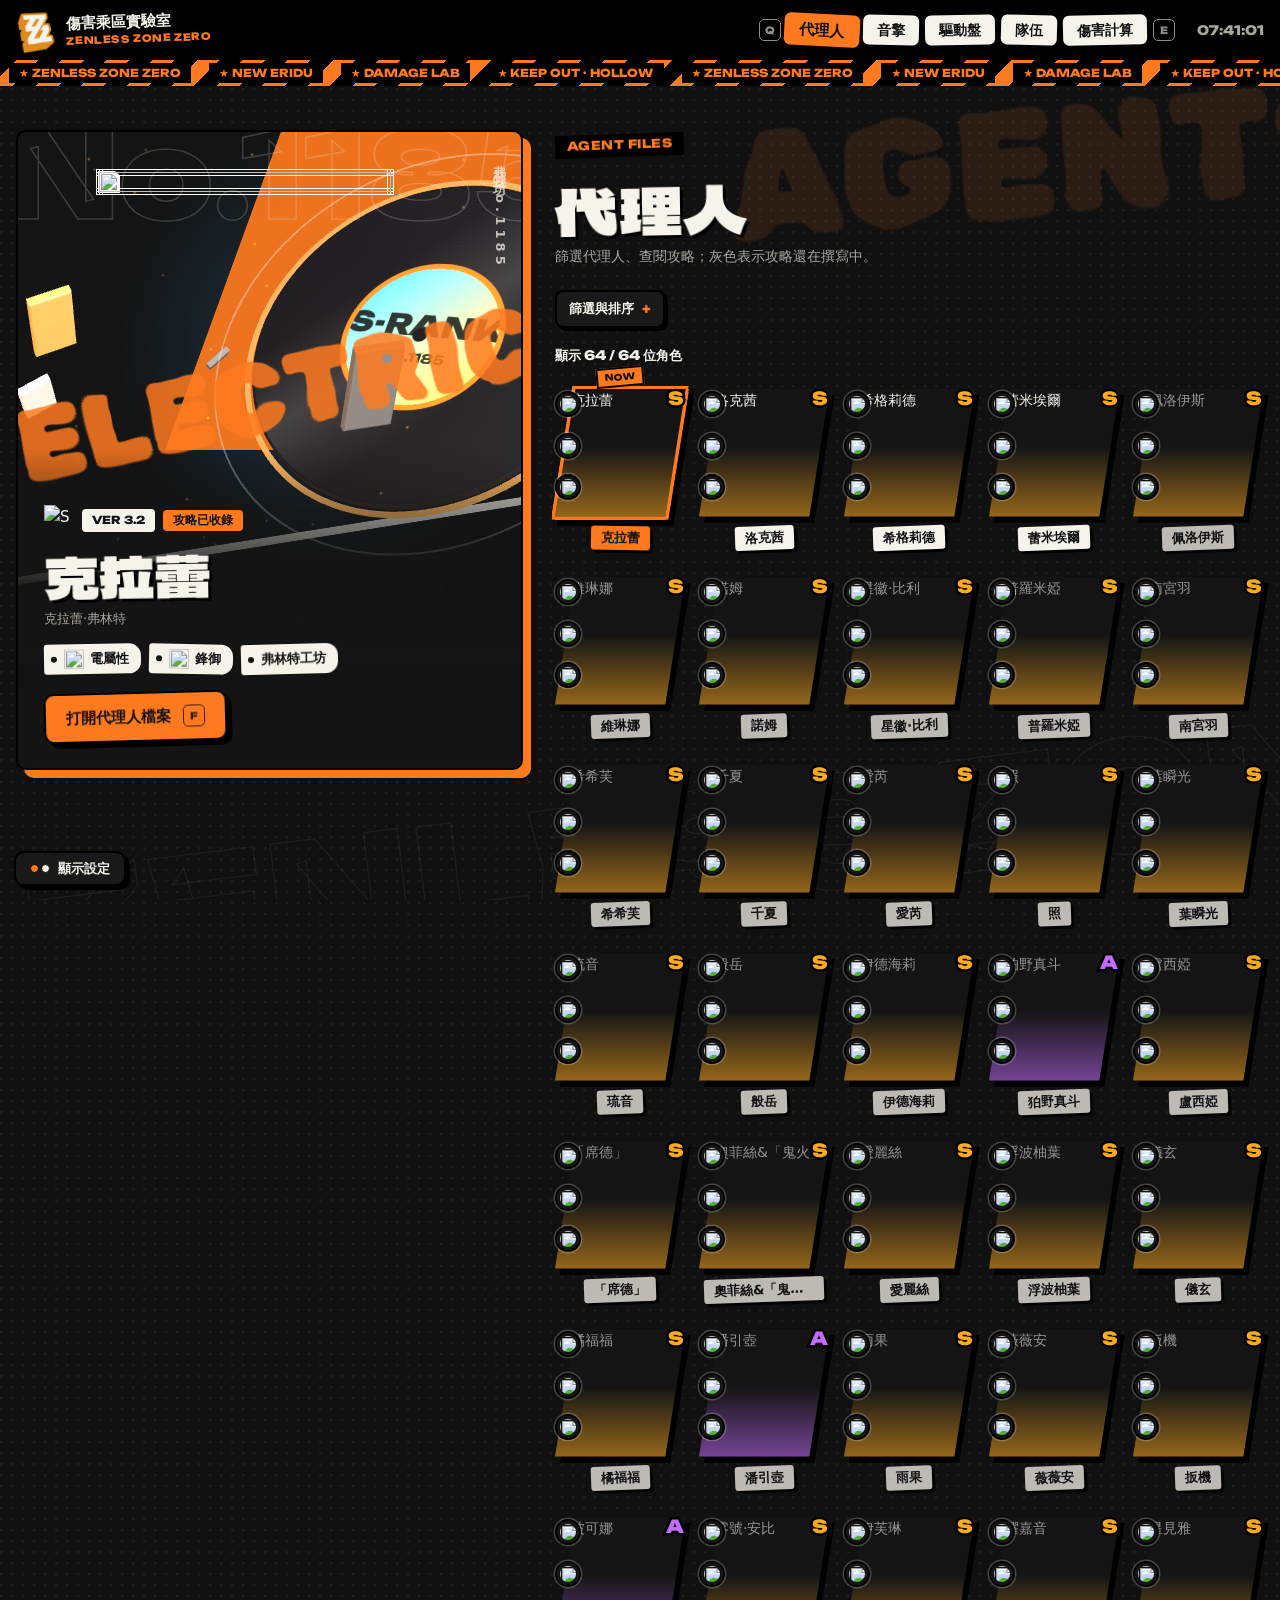
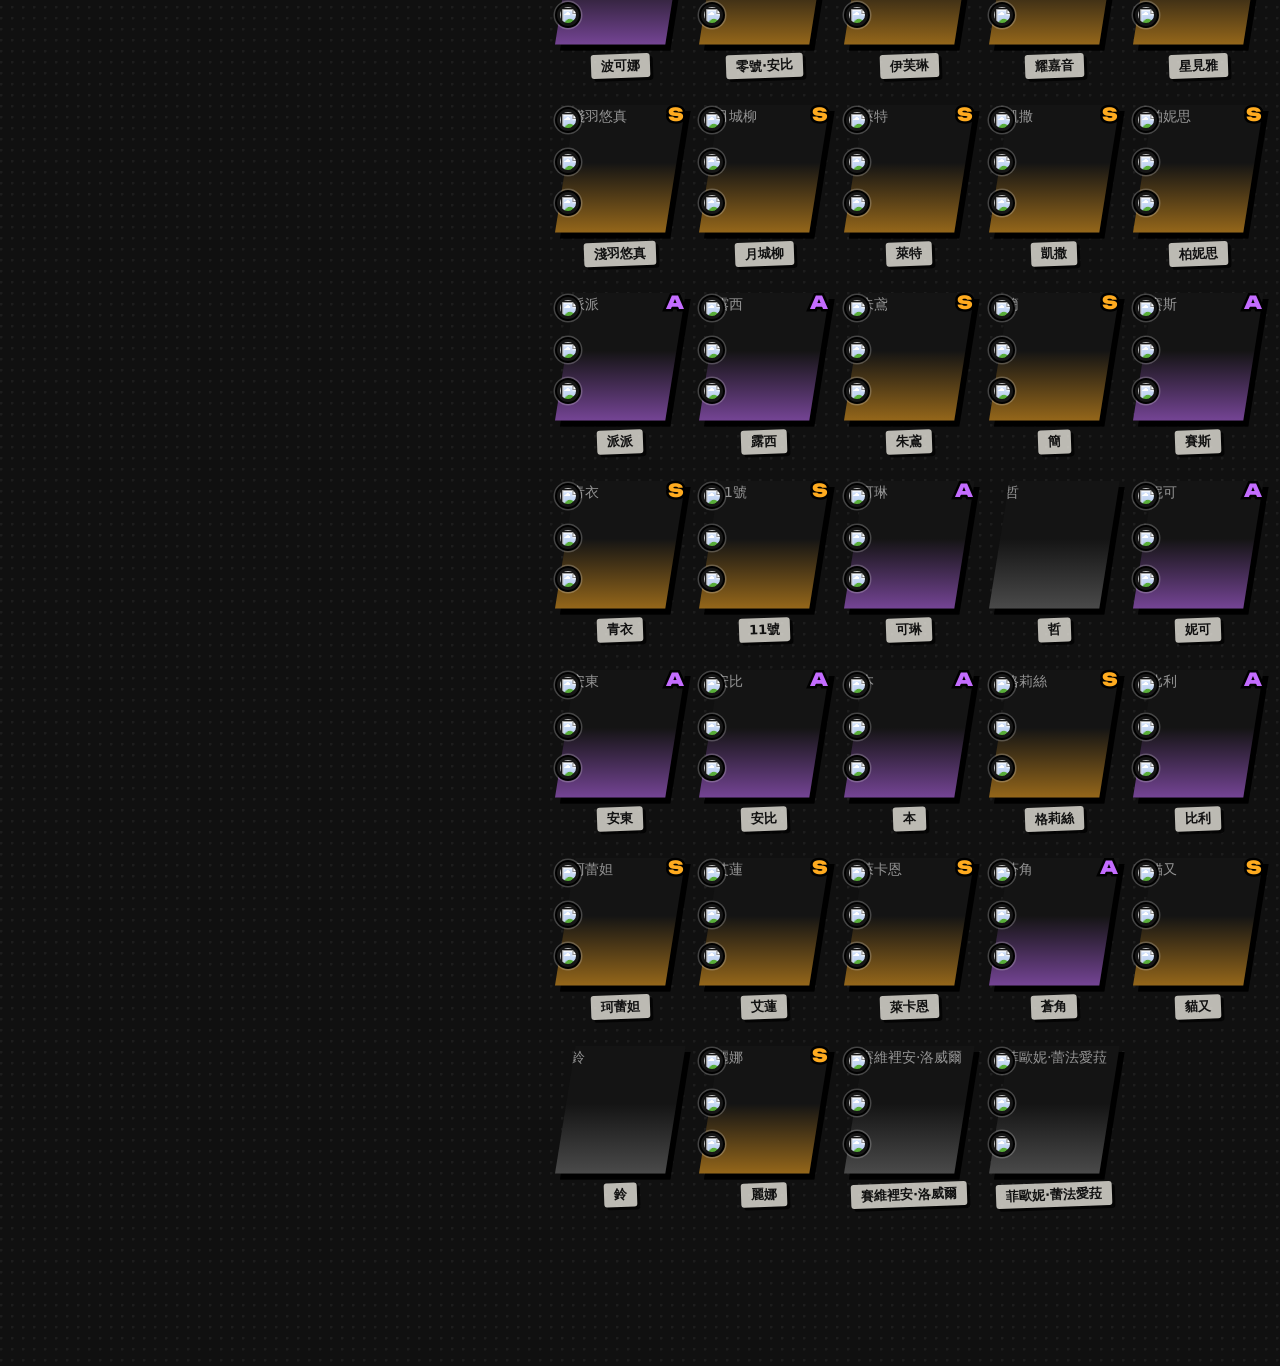
==== index.html @ a224c1a5 "feat: Update style" ====
<!doctype html>
<html lang="zh-Hant">
<head>
<meta charset="utf-8">
<meta name="viewport" content="width=device-width, initial-scale=1">
<meta name="color-scheme" content="dark">
<title>傷害乘區實驗室 · 絕區零</title>
<link rel="icon" type="image/png" sizes="16x16" href="assets/images/site/favicon-16.png">
<link rel="icon" type="image/png" sizes="32x32" href="assets/images/site/favicon-32.png">
<link rel="icon" type="image/png" sizes="512x512" href="assets/images/site/favicon-512.png">
<link rel="apple-touch-icon" href="assets/images/site/favicon-180.png">
<link rel="stylesheet" href="assets/fonts/fonts.css">
<style>
/* Street terminal (A4): black ground, one orange accent, cream stickers.
   Type: Dela Gothic One for large CJK titles, Unbounded for Latin/numbers, Rubik Spray Paint for decorative street words (assets/fonts, OFL).
   Hero areas (spotlight, detail art, damage result) sit on a dark stage; element colour only lights character art. */
:root{
  --bg:#101010; --surface:#191919; --surface-2:#232323; --line:#323232; --fg:#f6f3ea; --mute:#a9a69e;
  --acc:#ff7a1f; --acc-ink:#121212; --ink:#000; --sticker:#f6f3ea; --sticker-ink:#121212; --tape:#2b2825; --tape-ink:#f3efe2;
  --stage:#141414; --stage-fg:#f6f3ea; --stage-mute:#a9a69e; --danger:#ff4d4d; --dots:#ffffff0e;
  --el:#3fb4ff; --el2:#ffe14a;
  --f-body:"Noto Sans TC","Source Han Sans TC","Microsoft JhengHei UI","Microsoft JhengHei","PingFang TC","Hiragino Sans GB","Segoe UI",system-ui,sans-serif;
  --f-disp:"Unbounded","Arial Black",var(--f-body);
  --f-head:"Dela Gothic One",var(--f-body);
  --f-spray:"Rubik Spray Paint","Unbounded",var(--f-body);
  --f-mono:ui-monospace,"Cascadia Mono",Consolas,monospace;
  --gutter:max(16px,env(safe-area-inset-left,0px)); --gutter-r:max(16px,env(safe-area-inset-right,0px));
  --ease:cubic-bezier(.7,0,.2,1); --out:cubic-bezier(.16,1,.3,1); --spring:cubic-bezier(.3,1.5,.5,1);
  color-scheme:dark;
  transition:--el .9s ease,--el2 .9s ease;
}
@property --el{syntax:'<color>';inherits:true;initial-value:#3fb4ff}
@property --el2{syntax:'<color>';inherits:true;initial-value:#ffe14a}
*{box-sizing:border-box}
[hidden]{display:none!important}
html{background:radial-gradient(circle at 1px 1px,var(--dots) 1.3px,transparent 1.8px) 0 0/11px 11px,var(--bg)}
body{margin:0;min-height:100vh;color:var(--fg);font:500 15px/1.7 var(--f-body);overflow-x:hidden}
button,input,select{font:inherit;color:inherit}
button,a,input,select,summary{-webkit-tap-highlight-color:transparent}
button{cursor:pointer}
button:disabled{opacity:.45;cursor:not-allowed}
a{color:var(--acc);text-underline-offset:4px}
img{max-width:100%}
:focus-visible{outline:3px solid var(--acc);outline-offset:3px}
.sr-only{position:absolute;width:1px;height:1px;padding:0;margin:-1px;overflow:hidden;clip:rect(0,0,0,0);white-space:nowrap;border:0}
.disp{font-family:var(--f-disp);font-weight:800}
.head{font-family:var(--f-head);font-weight:400;letter-spacing:.01em}
.h-fx{display:inline-block;transform:rotate(-1deg);text-shadow:3px 3px 0 #000}
kbd{display:inline-grid;place-items:center;min-width:22px;height:22px;padding:0 5px;border:1.5px solid currentColor;border-radius:5px;font:800 10px/1 var(--f-disp);opacity:.85}

/* ---------- ambient ---------- */
.bg{position:fixed;inset:0;z-index:-1;pointer-events:none;overflow:hidden}
.bg-word{position:absolute;left:0;top:48%;width:max-content;white-space:nowrap;font:800 150px/1 var(--f-disp);color:transparent;-webkit-text-stroke:1.5px var(--dots);transform:rotate(-7deg);animation:word 70s linear infinite}
@keyframes word{from{transform:rotate(-7deg) translateX(0)}to{transform:rotate(-7deg) translateX(-50%)}}

/* ---------- boot ---------- */
.boot{position:fixed;inset:0;z-index:90;display:grid;place-items:center;background:var(--stage);color:var(--stage-fg);cursor:pointer}
.boot-in{display:grid;justify-items:center;gap:14px;text-align:center}
.boot img{width:84px;filter:drop-shadow(4px 4px 0 #000);animation:boot-logo .8s var(--spring) both}
@keyframes boot-logo{from{transform:scale(.2) rotate(-120deg);opacity:0}}
.boot b{font:800 24px/1 var(--f-disp);letter-spacing:.06em;color:var(--acc);animation:pop .5s var(--spring) .2s both}
.boot-bar{width:min(300px,70vw);height:12px;border:2px solid var(--stage-fg);border-radius:3px;overflow:hidden}
.boot-bar i{display:block;height:100%;width:0;background:repeating-linear-gradient(-45deg,var(--acc) 0 8px,var(--stage) 8px 16px);animation:boot-bar .9s var(--ease) .25s forwards}
@keyframes boot-bar{to{width:100%}}
.boot.done{animation:boot-out .5s var(--ease) forwards;pointer-events:none}
@keyframes boot-out{to{clip-path:polygon(100% 0,100% 0,100% 100%,100% 100%)}}

/* ---------- header ---------- */
.hud{position:sticky;top:env(safe-area-inset-top,0px);z-index:30;background:var(--ink);color:#f6f3ea}
.hud-in{display:flex;align-items:center;gap:18px;padding:10px var(--gutter-r) 10px var(--gutter);max-width:1440px;margin:0 auto}
.brand{display:flex;align-items:center;gap:10px;flex:none;color:#f6f3ea;text-decoration:none;transform:rotate(-2deg)}
.brand .mark{width:40px;height:40px;object-fit:contain;filter:drop-shadow(2px 2px 0 #000);transition:transform .6s var(--spring)}
.brand:hover .mark{transform:rotate(-360deg)}
.brand b{display:block;font-size:15px;font-weight:900;line-height:1.15}
.brand small{display:block;font:800 10px/1.4 var(--f-disp);letter-spacing:.06em;color:var(--acc)}
.tabs{display:flex;align-items:center;gap:6px;margin-left:auto;padding:4px;overflow-x:auto;scrollbar-width:none;max-width:100%}
.tabs::-webkit-scrollbar{display:none}
.tabs kbd{color:#a9a69e;flex:none}
.tabs a{--r:-1.5deg;position:relative;flex:none;padding:6px 14px;border-radius:6px;background:#f6f3ea;color:#121212;text-decoration:none;font-weight:900;font-size:14px;line-height:1.3;transform:rotate(var(--r));box-shadow:3px 3px 0 #0008;transition:transform .35s var(--spring),background .2s,color .2s}
.tabs a:nth-of-type(2){--r:1.2deg}.tabs a:nth-of-type(3){--r:-.8deg}.tabs a:nth-of-type(4){--r:1.6deg}.tabs a:nth-of-type(5){--r:-1.2deg}
.tabs a:hover{transform:rotate(0) translateY(-2px)}
.tabs a[aria-current=page]{background:var(--acc);color:var(--acc-ink);transform:rotate(calc(var(--r) * -2)) scale(1.08);box-shadow:4px 4px 0 #000}
.clock{flex:none;font:800 13px/1 var(--f-disp);color:#a9a69e}
.hazard{height:26px;overflow:hidden;background:repeating-linear-gradient(-45deg,var(--acc) 0 16px,var(--ink) 16px 32px)}
.hazard p{margin:0;display:flex;width:max-content;height:100%;align-items:center;animation:tape 30s linear infinite}
.hazard span{margin:0 9px;padding:0 10px;background:var(--ink);color:var(--acc);font:800 11px/20px var(--f-disp);white-space:nowrap}
@keyframes tape{to{transform:translateX(-50%)}}

.shell{position:relative;max-width:1380px;margin:0 auto;padding:28px var(--gutter-r) 120px var(--gutter);transform-origin:50% 35vh}
.shell.exit{animation:main-exit .4s var(--ease) forwards}
.shell.enter{animation:main-enter .7s var(--out) both}
@keyframes main-exit{to{opacity:0;transform:perspective(1400px) translateZ(-160px) rotateY(10deg) translateX(-60px)}}
@keyframes main-enter{from{opacity:0;transform:perspective(1400px) translateZ(-240px) rotateY(-12deg) translateX(80px)}}

/* ---------- shared ---------- */
.eyebrow,.section-kicker{display:inline-block;margin:0;padding:3px 12px;background:var(--ink);color:var(--acc);font:800 12px/1.4 var(--f-disp);letter-spacing:.04em;transform:rotate(-2deg)}
.module-head{position:relative;isolation:isolate;padding:18px 0 22px}
.module-head h2{margin:12px 0 8px;font:400 clamp(38px,5.2vw,64px)/1.05 var(--f-head);transform:rotate(-1deg);text-shadow:3px 3px 0 #000}
.module-head p{margin:0;max-width:52ch;color:var(--mute);font-size:13.5px;line-height:1.75}
.spray{display:none}
[data-exp=on] .spray{display:block;position:absolute;left:24%;top:-30px;z-index:-1;font:400 clamp(84px,12vw,170px)/1 var(--f-spray);color:var(--acc);opacity:.11;white-space:nowrap;pointer-events:none;transform:rotate(-5deg)}
[data-exp=on] .spray.go{animation:spray-in .9s var(--out) both}
@keyframes spray-in{from{opacity:0;transform:rotate(-5deg) translateX(-50px) scale(1.12)}}
.panel{position:relative;background:var(--surface);border:2.5px solid var(--ink);border-radius:8px;box-shadow:6px 6px 0 var(--ink)}
.button{display:inline-flex;align-items:center;gap:8px;padding:8px 14px;border:2.5px solid var(--ink);border-radius:8px;background:var(--surface-2);color:var(--fg);font-weight:900;font-size:13px;line-height:1.2;text-decoration:none;box-shadow:3px 3px 0 var(--ink);transition:transform .25s var(--spring),background .2s}
.button:hover{transform:translate(-1px,-1px) rotate(-1.5deg)}
.button:active{transform:translate(2px,2px);box-shadow:1px 1px 0 var(--ink)}
.button.primary,.btn-acc{position:relative;overflow:hidden;background:var(--acc);color:var(--acc-ink);box-shadow:5px 5px 0 var(--ink)}
.btn-acc{display:inline-flex;align-items:center;gap:12px;padding:12px 20px;border:2.5px solid var(--ink);border-radius:10px;text-decoration:none;font-weight:900;font-size:15px;line-height:1;transform:rotate(-1.5deg);transition:transform .25s var(--spring),box-shadow .25s}
.btn-acc:hover{transform:rotate(0) translate(-2px,-2px);box-shadow:8px 8px 0 var(--ink)}
.btn-acc:before{content:"";position:absolute;inset:0;background:linear-gradient(105deg,transparent 38%,#ffffff88 50%,transparent 62%);transform:translateX(-120%);animation:sweep 3s var(--ease) infinite}
@keyframes sweep{45%,100%{transform:translateX(120%)}}
summary{cursor:pointer;list-style:none}
summary::-webkit-details-marker{display:none}
.hint{font-size:12px;color:var(--mute);line-height:1.75;margin:8px 0 0}
@keyframes pop{from{opacity:0;transform:scale(.3) rotate(-30deg)}}
@keyframes rise{from{opacity:0;transform:translateY(14px)}}
@keyframes spin{to{transform:rotate(1turn)}}

/* ---------- agents: spotlight + roster ---------- */
.select{display:grid;grid-template-columns:minmax(0,5fr) minmax(0,7fr);gap:32px;align-items:start}
.select-main{min-width:0}
.spot{position:sticky;top:130px;height:min(640px,calc(100vh - 160px));min-height:520px;border-radius:10px;overflow:hidden;background:radial-gradient(60% 50% at 62% 34%,color-mix(in srgb,var(--el) 22%,transparent),transparent 70%),var(--stage);color:var(--stage-fg);border:2.5px solid var(--ink);box-shadow:8px 8px 0 var(--acc);isolation:isolate}
.spot-block{position:absolute;z-index:0;left:44%;top:-14%;width:90%;height:64%;background:var(--acc);opacity:.92;transform:skewX(-20deg)}
.spot-line{position:absolute;z-index:0;left:-10%;top:63%;width:130%;height:8px;background:var(--stage-fg);transform:rotate(-9deg);opacity:.9}
.spot.swap .spot-block,.spot.swap .spot-line{animation:block .65s var(--out) both}
.spot.swap .spot-line{animation-delay:.1s}
@keyframes block{from{clip-path:inset(0 100% 0 0)}to{clip-path:inset(0)}}
.stage{position:absolute;inset:0;z-index:1}
.stage-canvas{position:absolute;inset:0;width:100%;height:100%;display:block}
.rings{display:none;position:absolute;left:66%;top:28%;width:80%;aspect-ratio:1;translate:-50% -50%;border-radius:50%;background:repeating-radial-gradient(circle,#ffffff0c 0 2px,transparent 2px 5px),radial-gradient(circle,var(--el) 0 17%,#111 17.5%);border:4px solid var(--stage-fg);animation:spin 30s linear infinite}
[data-3d=off] .rings{display:block}
.spot-layer{position:absolute;inset:0;z-index:2;display:grid;grid-template-rows:minmax(0,1fr) auto}
.spot-no{position:absolute;left:16px;top:14px;font:800 70px/.9 var(--f-disp);color:transparent;-webkit-text-stroke:1.5px #ffffff30;white-space:nowrap;translate:calc(var(--px,0) * 24px) calc(var(--py,0) * 12px)}
.spot-spray,.spot-vert{display:none}
.spot-art{position:relative;z-index:1;min-height:0;display:grid;place-items:center;padding:40px 20px 0}
.spot-art>*{grid-area:1/1;width:min(86%,340px);aspect-ratio:256/250}
.ghost{display:block;background:var(--ink);-webkit-mask-size:contain;mask-size:contain;-webkit-mask-repeat:no-repeat;mask-repeat:no-repeat;-webkit-mask-position:center;mask-position:center;translate:calc(14px + var(--px,0) * 18px) calc(12px + var(--py,0) * 12px)}
.spot-art img{object-fit:contain;filter:drop-shadow(3px 0 0 #fff) drop-shadow(-3px 0 0 #fff) drop-shadow(0 3px 0 #fff) drop-shadow(0 -3px 0 #fff);translate:calc(var(--px,0) * -10px) calc(var(--py,0) * -7px)}
.spot-info{position:relative;padding:56px 26px 26px;background:linear-gradient(transparent,color-mix(in srgb,var(--stage) 92%,transparent) 42%,var(--stage))}
.spot-meta{display:flex;flex-wrap:wrap;align-items:center;gap:8px}
.spot-meta .rk{width:30px;height:30px}
.pill{display:inline-flex;align-items:center;padding:3px 10px;border-radius:4px;font-size:12px;font-weight:900;line-height:1.3}
.pill.ver{background:var(--stage-fg);color:#121212;font:800 11px/1.5 var(--f-disp)}
.pill.ok{background:var(--acc);color:var(--acc-ink)}
.pill.wait{border:2px dashed var(--stage-mute);color:var(--stage-mute)}
.spot-name{margin:12px 0 4px;font:400 clamp(40px,4.4vw,64px)/1 var(--f-head);letter-spacing:-.02em;perspective:600px}
.spot-name .ch,.d-name .ch{display:inline-block;transform-origin:50% 100%}
.spot-full{margin:0 0 14px;font-size:13px;color:var(--stage-mute)}
.tags{display:flex;flex-wrap:wrap;gap:8px;margin:0 0 18px;padding:0;list-style:none}
.tags li{position:relative;display:inline-flex;align-items:center;gap:6px;padding:4px 12px 4px 20px;background:var(--stage-fg);color:#121212;border-radius:3px 12px 12px 3px;font-weight:900;font-size:13px;transform:rotate(var(--r,-1deg))}
.tags li:nth-child(2){--r:1.2deg}.tags li:nth-child(3){--r:-1.6deg}
.tags li:before{content:"";position:absolute;left:7px;top:50%;width:6px;height:6px;margin-top:-3px;border-radius:50%;background:var(--stage)}
.tags img{width:20px;height:20px;object-fit:contain}
.spot-layer.in .ghost{animation:ghost .7s var(--out) .06s both}
.spot-layer.in .spot-art img{animation:slap .6s var(--spring) both}
.spot-layer.in .spot-name .ch{animation:ch3d .55s var(--spring) both;animation-delay:calc(var(--c) * 55ms + .12s)}
.spot-layer.in .spot-meta,.spot-layer.in .spot-full,.spot-layer.in .tags,.spot-layer.in .btn-acc{animation:rise .5s var(--out) both}
.spot-layer.in .spot-full{animation-delay:.18s}.spot-layer.in .tags{animation-delay:.24s}.spot-layer.in .btn-acc{animation-delay:.3s}
.spot-layer.in .spot-no{animation:no-in .8s var(--out) both}
.spot-layer.out{animation:peel .38s var(--ease) forwards}
@keyframes ghost{from{opacity:0;transform:translate(60px,20px)}}
@keyframes slap{from{opacity:0;transform:scale(1.4) rotate(-10deg)}}
@keyframes ch3d{from{opacity:0;transform:rotateX(-100deg) translateY(10px)}}
@keyframes no-in{from{opacity:0;transform:translateX(-70px)}}
@keyframes peel{to{opacity:0;transform:translate(-50px,-60px) rotate(-14deg)}}
[data-exp=on] .spot-spray{display:block;position:absolute;left:-6px;top:34%;z-index:0;font:400 clamp(70px,8vw,118px)/.9 var(--f-spray);color:var(--acc);opacity:.85;white-space:nowrap;transform:rotate(-12deg);pointer-events:none;translate:calc(var(--px,0) * 34px) 0}
[data-exp=on] .spot-layer.in .spot-spray{animation:spray-in .8s var(--out) .05s both}
[data-exp=on] .spot-vert{display:block;position:absolute;right:14px;top:22px;z-index:3;writing-mode:vertical-rl;font:700 13px/1 var(--f-body);letter-spacing:.32em;color:var(--stage-fg);opacity:.75}
[data-exp=on] .spot-vert b{color:var(--acc);font-weight:700}
[data-exp=on] .spot-no{left:-14px;top:-10px;font-size:118px;-webkit-text-stroke:1.5px #ffffff2e}

/* filters: label-maker tape */
.roster-filters{margin:0 0 18px}
.roster-filters>summary{display:inline-flex;align-items:center;gap:8px;padding:6px 12px;background:var(--surface);border:2.5px solid var(--ink);border-radius:8px;box-shadow:3px 3px 0 var(--ink);font-weight:900;font-size:13px}
.roster-filters>summary:after{content:"+";font:800 14px/1 var(--f-disp);color:var(--acc);transition:transform .35s var(--spring)}
.roster-filters[open]>summary:after{transform:rotate(45deg)}
.roster-filter-fields{display:grid;gap:10px;padding-top:14px}
.roster-filter-fields fieldset{min-width:0;margin:0;padding:0;border:0;display:flex;flex-wrap:wrap;align-items:center;gap:6px}
.roster-filter-fields legend{float:left;margin-right:6px;padding:0;font-weight:900;font-size:13px;color:var(--mute)}
.filter-option{position:relative;display:inline-flex;align-items:center;gap:5px;padding:4px 10px 4px 6px;min-height:30px;border-radius:3px;background:var(--tape);color:var(--tape-ink);font-weight:900;font-size:12.5px;letter-spacing:.04em;text-shadow:0 1px 0 #000;box-shadow:inset 0 2px 0 #fff2,inset 0 -2px 0 #0006,2px 3px 0 #0005;cursor:pointer;transition:transform .25s var(--spring),background .15s,color .15s}
.filter-option input{position:absolute;width:1px;height:1px;opacity:0;margin:0}
.filter-option img{width:20px;height:20px;object-fit:contain}
.filter-option:hover{transform:rotate(-2deg) scale(1.05)}
.filter-option:has(input:checked){background:var(--acc);color:var(--acc-ink);text-shadow:none;transform:rotate(-3deg) scale(1.04)}
.filter-option:has(input:focus-visible){outline:3px solid var(--acc);outline-offset:2px}
.roster-filter-fields select{min-width:0;min-height:34px;padding:4px 10px;border:2.5px solid var(--ink);border-radius:8px;background:var(--surface-2);font-weight:700;font-size:13px}
.roster-filter-footer{display:flex;align-items:center;justify-content:space-between;gap:12px;font-size:12px;color:var(--mute)}
.roster-count{margin:0 0 18px;font:800 13px/1.4 var(--f-disp);color:var(--fg)}
.roster{color:var(--mute);font-size:14px;padding-bottom:40px}
.roster-grid{display:grid;grid-template-columns:repeat(auto-fill,minmax(118px,1fr));gap:22px 14px}
#roster.roster-grid{grid-template-columns:repeat(auto-fill,minmax(124px,1fr));gap:28px 14px;padding-top:6px}
.roster-empty,.guide-empty{grid-column:1/-1;margin:0;padding:28px 18px;text-align:center;border:2.5px dashed var(--line);border-radius:8px;color:var(--mute);font-size:14px}

/* agent tiles */
.tile{position:relative;display:block;text-decoration:none;color:var(--fg);outline:none;perspective:700px;animation:tile-in .6s var(--spring) both;animation-delay:calc(var(--i,0) * 30ms)}
@keyframes tile-in{from{opacity:0;transform:rotate(-12deg) scale(.5)}}
.tile-shape{display:block;transform:rotateX(var(--rx,0deg)) rotateY(var(--ry,0deg));transition:transform .3s var(--out),filter .2s;filter:drop-shadow(5px 6px 0 var(--ink))}
.tile-frame{position:relative;display:block;aspect-ratio:256/250;clip-path:polygon(15.6% 0,100% 0,84.4% 100%,0 100%);background:linear-gradient(0deg,color-mix(in srgb,var(--rk,#777) 55%,transparent),transparent 55%),var(--stage);overflow:hidden}
.tile-frame img{position:absolute;inset:0;width:100%;height:100%;object-fit:cover;translate:calc(var(--mx,0) * -7px) calc(var(--my,0) * -7px);transition:scale .5s var(--out),translate .2s}
.tile-glare{position:absolute;inset:0;background:radial-gradient(60% 60% at var(--gx,50%) var(--gy,0%),#ffffff55,transparent 60%);opacity:0;transition:opacity .25s}
.tile:hover .tile-frame img,.tile:focus-visible .tile-frame img{scale:1.1}
.tile:hover .tile-glare,.tile:focus-visible .tile-glare{opacity:1}
.tile:hover .tile-shape,.tile:focus-visible .tile-shape,.tile.on .tile-shape{filter:drop-shadow(3px 0 0 var(--acc)) drop-shadow(-3px 0 0 var(--acc)) drop-shadow(0 3px 0 var(--acc)) drop-shadow(0 -3px 0 var(--acc)) drop-shadow(5px 6px 0 var(--ink))}
.tile:hover .tile-shape,.tile:focus-visible .tile-shape{transform:translateY(-6px) rotateX(var(--rx,0deg)) rotateY(var(--ry,0deg)) scale(1.04)}
.tile.on:before{content:"NOW";position:absolute;left:50%;top:-22px;z-index:3;padding:1px 7px;translate:-50% 0;background:var(--acc);color:var(--acc-ink);border:2px solid var(--ink);font:800 9px/1.5 var(--f-disp);transform:rotate(-5deg);animation:bob 1s ease-in-out infinite}
@keyframes bob{50%{translate:-50% -4px}}
.tile-rk{position:absolute;top:0;right:2px;z-index:2;font:900 18px/1 var(--f-disp);color:var(--rk,#999);-webkit-text-stroke:5px var(--ink);paint-order:stroke fill;transition:transform .35s var(--spring);transform-origin:70% 30%}
.tile:hover .tile-rk,.tile:focus-visible .tile-rk{transform:scale(1.4) rotate(-10deg)}
.tile-icons{position:absolute;left:0;bottom:36px;z-index:2;display:flex;flex-direction:column;gap:3px}
.tile-icons img{width:26px;height:26px;padding:3px;object-fit:contain;background:#161616;border:2px solid var(--ink);border-radius:50%;box-shadow:0 0 0 1.5px #ffffff38}
.tile-name{display:block;width:max-content;max-width:92%;margin:9px auto 0;padding:2px 10px;background:var(--sticker);color:var(--sticker-ink);border-radius:3px;font-weight:900;font-size:13px;line-height:1.5;white-space:nowrap;overflow:hidden;text-overflow:ellipsis;transform:rotate(-2deg);box-shadow:3px 3px 0 var(--ink);transition:background .2s,color .2s,transform .3s var(--spring)}
.tile:hover .tile-name,.tile.on .tile-name{background:var(--acc);color:var(--acc-ink);transform:rotate(1deg)}
.tile.no-guide .tile-frame img{filter:grayscale(1) brightness(.6) contrast(1.1)}
.tile.no-guide .tile-name{opacity:.75}
.tile.no-guide:hover .tile-frame img{filter:grayscale(.2)}

/* W-engine / disc tiles */
.item-card{position:relative;display:grid;gap:8px;min-width:0;color:var(--fg);text-decoration:none;font-weight:900;font-size:13px;perspective:600px;animation:tile-in .55s var(--spring) both;animation-delay:calc(var(--i,0) * 25ms)}
.item-card-art{position:relative;display:block;aspect-ratio:1;border-radius:10px;overflow:hidden;background:radial-gradient(circle at 50% 30%,color-mix(in srgb,var(--rk,#6b6b6b) 80%,#fff 20%),color-mix(in srgb,var(--rk,#6b6b6b) 50%,#000) 78%);border:2.5px solid var(--ink);box-shadow:4px 4px 0 var(--ink);transform:rotateX(var(--rx,0deg)) rotateY(var(--ry,0deg));transition:transform .3s var(--out),box-shadow .2s}
.item-card-art .portrait-image{display:block;width:100%;height:100%;object-fit:contain;padding:10%;transition:transform .45s var(--spring)}
.item-card-badges{position:absolute;top:5px;left:5px;display:flex;gap:3px}
.item-card-badges .agent-badge{display:grid;place-items:center;width:26px;height:26px;background:#161616;border:2px solid var(--ink);border-radius:50%;box-shadow:0 0 0 1.5px #ffffff38}
.item-card-badges .agent-badge img{width:80%;height:80%;object-fit:contain}
.item-card-name{display:block;overflow:hidden;text-overflow:ellipsis;white-space:nowrap}
.item-card:hover .item-card-art .portrait-image,.item-card:focus-visible .item-card-art .portrait-image{transform:scale(1.12) rotate(-6deg) translateY(-4px)}
.item-card:hover .item-card-art,.item-card:focus-visible .item-card-art{box-shadow:0 0 0 4px var(--acc),6px 6px 0 4px var(--ink)}
.item-card:hover .item-card-name{color:var(--acc)}

/* ---------- teams ---------- */
.team-grid{display:grid;grid-template-columns:repeat(auto-fill,minmax(300px,1fr));gap:30px 24px;color:var(--mute);font-size:14px;padding-top:12px}
.team-card{--r:-.8deg;position:relative;display:grid;gap:12px;padding:24px 20px 18px;background:var(--surface);border:2.5px solid var(--ink);border-radius:8px;box-shadow:6px 6px 0 var(--ink);color:var(--fg);text-decoration:none;transform:rotate(var(--r));transition:transform .35s var(--spring),box-shadow .2s;animation:pop .55s var(--spring) both}
.team-card:nth-child(even){--r:.9deg}
.team-card:hover,.team-card:focus-visible{transform:rotate(0) translate(-3px,-3px);box-shadow:9px 9px 0 var(--acc)}
.team-card:before{content:"";position:absolute;left:50%;top:-11px;width:64px;height:20px;translate:-50% 0;background:#efe6c8cc;transform:rotate(-4deg);box-shadow:0 1px 2px #0003}
.team-card h3{margin:0;font-size:18px;font-weight:900;line-height:1.4}
.team-members{display:flex;flex-wrap:wrap;gap:8px}
.team-card .team-members img{width:64px;height:64px;object-fit:cover;object-position:50% 45%;border-radius:50%;background:var(--sticker);border:2.5px solid var(--ink);box-shadow:3px 3px 0 var(--ink);transition:transform .35s var(--spring)}
.team-card:hover .team-members img:nth-child(1){transform:rotate(-8deg) translateY(-4px)}
.team-card:hover .team-members img:nth-child(2){transform:translateY(-8px) scale(1.06)}
.team-card:hover .team-members img:nth-child(3){transform:rotate(8deg) translateY(-4px)}
.member-link{display:grid;justify-items:center;gap:6px;color:var(--fg);text-decoration:none;font-size:13px;font-weight:900}
.member-link img{width:84px;height:84px;object-fit:cover;object-position:50% 45%;border-radius:50%;background:var(--sticker);border:2.5px solid var(--ink);box-shadow:4px 4px 0 var(--ink);transition:transform .35s var(--spring)}
.member-link:hover img{transform:scale(1.08) rotate(-6deg)}
.member-link:hover span{color:var(--acc)}

/* ---------- detail pages ---------- */
.guide-page{padding:4px 0 60px}
.back-link{display:inline-flex;align-items:center;gap:8px;margin-bottom:18px;padding:5px 12px;background:var(--surface);border:2.5px solid var(--ink);border-radius:999px;color:var(--fg);text-decoration:none;font-weight:900;font-size:13px;box-shadow:3px 3px 0 var(--ink);transform:rotate(-1deg)}
.back-link:hover{background:var(--acc);color:var(--acc-ink)}
.dossier{display:grid;grid-template-columns:minmax(0,5fr) minmax(0,7fr);gap:36px;align-items:start}
.d-main{min-width:0}
.d-art{position:sticky;top:130px;aspect-ratio:4/5;max-height:calc(100vh - 160px);border-radius:10px;overflow:hidden;background:radial-gradient(60% 50% at 50% 40%,color-mix(in srgb,var(--el) 26%,transparent),transparent 70%),var(--stage);border:2.5px solid var(--ink);box-shadow:8px 8px 0 var(--acc);isolation:isolate}
.d-art .spot-block{left:30%;top:-22%}
.d-art .spot-line{top:74%}
.d-art .spot-art{position:absolute;inset:0;padding:0 0 46px;z-index:2}
.d-art .spot-art>*{width:80%}
.d-art .ghost{animation:ghost .8s var(--out) .15s both}
.d-art .spot-art img{animation:slap .7s var(--spring) both}
.d-art .rings{left:58%;top:30%}
.d-chibi{position:absolute;right:16px;bottom:56px;z-index:3;width:30%;filter:drop-shadow(3px 0 0 #fff) drop-shadow(-3px 0 0 #fff) drop-shadow(0 3px 0 #fff) drop-shadow(0 -3px 0 #fff) drop-shadow(5px 6px 0 #0006);transform:rotate(8deg);animation:pop .7s var(--spring) .6s both}
.d-strip{position:absolute;left:0;right:0;bottom:0;z-index:3;height:30px;overflow:hidden;background:repeating-linear-gradient(-45deg,var(--acc) 0 14px,var(--ink) 14px 28px)}
.d-strip span{display:inline-block;margin-top:5px;padding:0 8px;background:var(--ink);color:var(--acc);font:800 11px/20px var(--f-disp);white-space:nowrap;animation:tape 18s linear infinite}
.kicker{display:table;margin:0;padding:3px 12px;background:var(--ink);color:var(--acc);font:800 12px/1.4 var(--f-disp);transform:rotate(-2deg)}
.d-name{margin:14px 0 6px;font:400 clamp(44px,6vw,88px)/1.05 var(--f-head);letter-spacing:-.02em;perspective:700px;overflow-wrap:anywhere}
.d-name .ch{animation:ch3d .6s var(--spring) both;animation-delay:calc(var(--c) * 60ms + .15s)}
.d-full{margin:0 0 20px;font-size:15px;color:var(--mute)}
.facts{display:flex;flex-wrap:wrap;gap:12px;margin:0 0 34px;padding:0;list-style:none}
.facts li{animation:pop .5s var(--spring) both;animation-delay:calc(var(--i) * 70ms + .25s)}
.facts .tag{position:relative;display:inline-grid;padding:6px 16px 6px 24px;background:var(--surface);border:2.5px solid var(--ink);border-radius:4px 16px 16px 4px;box-shadow:3px 3px 0 var(--ink);transform:rotate(var(--r,-1deg))}
.facts .tag:before{content:"";position:absolute;left:8px;top:50%;width:8px;height:8px;margin-top:-4px;border-radius:50%;background:var(--bg);box-shadow:0 0 0 2px var(--ink)}
.facts small{font-size:12px;font-weight:700;color:var(--mute)}
.facts b{display:flex;align-items:center;gap:5px;font-size:16px;font-weight:900}
.facts img{width:22px;height:22px;object-fit:contain}
.sub{display:flex;align-items:baseline;gap:12px;margin:0 0 16px;font-size:22px;font-weight:900;line-height:1.2}
.sub small{padding:2px 10px;background:var(--ink);color:var(--acc);font:800 11px/1.5 var(--f-disp);transform:rotate(2deg)}
.item-grid{grid-template-columns:repeat(auto-fill,minmax(112px,1fr));margin-bottom:34px}
.guide-related{margin-top:34px}
/* W-engine / disc / team heads */
.item-head{display:grid;grid-template-columns:minmax(220px,360px) minmax(0,1fr);gap:32px;align-items:center;margin-bottom:30px}
.item-stage{position:relative;display:grid;place-items:center;aspect-ratio:1;border-radius:10px;overflow:hidden;background:radial-gradient(circle at 50% 50%,color-mix(in srgb,var(--rk,#777) 42%,transparent),transparent 64%),var(--stage);border:2.5px solid var(--ink);box-shadow:8px 8px 0 var(--acc);isolation:isolate}
.item-stage .item-avatar{position:relative;z-index:2;width:52%;filter:drop-shadow(3px 0 0 #fff) drop-shadow(-3px 0 0 #fff) drop-shadow(0 3px 0 #fff) drop-shadow(0 -3px 0 #fff);animation:float 4s ease-in-out infinite}
[data-3d=on] .item-stage.is-disc .item-avatar.has-3d{opacity:0}
@keyframes float{50%{transform:translateY(-10px) rotate(3deg)}}
.item-title{min-width:0}
.item-title .agent-ver{margin:0 0 6px}
.agent-ver{display:inline-block;margin-left:10px;padding:2px 8px;background:var(--stage-fg);color:#121212;font:800 11px/1.5 var(--f-disp);border-radius:3px;vertical-align:middle;transform:rotate(3deg)}
.agent-facts{display:flex;flex-wrap:wrap;gap:10px;margin-top:14px}
.agent-fact{display:inline-flex;align-items:center;gap:6px;padding:5px 12px;background:var(--surface);border:2.5px solid var(--ink);border-radius:4px 14px 14px 4px;box-shadow:3px 3px 0 var(--ink);font-size:13px;font-weight:900;white-space:nowrap;transform:rotate(-1deg)}
.agent-fact:nth-child(even){transform:rotate(1.2deg)}
.agent-fact img{width:20px;height:20px;object-fit:contain}
.team-head{display:flex;flex-wrap:wrap;align-items:flex-end;justify-content:space-between;gap:22px;margin-bottom:28px}
.team-head h2{margin:14px 0 0;font:400 clamp(32px,4.4vw,56px)/1.15 var(--f-head);text-shadow:3px 3px 0 #000;transform:rotate(-1deg)}
.team-head .eyebrow{transform:rotate(-2deg)}
/* guide markdown */
.guide-body{font-size:15px;line-height:1.95;font-weight:500;color:var(--fg)}
.guide-body>p,.guide-section>*:not(summary){margin:0 0 14px}
.guide-body img{max-width:100%;height:auto;border-radius:8px;border:2.5px solid var(--ink)}
.guide-body h3{display:table;margin:22px 0 10px;padding:1px 10px;background:var(--acc);color:var(--acc-ink);font-size:15px;font-weight:900;transform:rotate(-1deg)}
.guide-body h4{margin:18px 0 8px;font-size:15px;font-weight:900;color:var(--acc)}
.guide-body a{color:var(--acc)}
.guide-body code{font-family:var(--f-mono);background:#0b0b0b;border:1px solid var(--line);padding:1px 6px;border-radius:4px;font-size:.9em;color:var(--acc)}
.guide-body table{border-collapse:collapse;width:100%;font-size:14px}
.guide-body th,.guide-body td{border:2px solid var(--ink);padding:6px 10px;text-align:left;background:var(--surface-2)}
.guide-body th{background:var(--ink);color:var(--acc)}
.guide-body blockquote{margin:0 0 14px;padding:10px 16px;border-left:5px solid var(--acc);background:#0b0b0b;border-radius:0 8px 8px 0;color:var(--mute)}
.guide-body ul{padding-left:22px}
.guide-body li::marker{color:var(--acc)}
.guide-section{position:relative;margin-bottom:20px;padding:16px 20px 6px;background:var(--surface);border:2.5px solid var(--ink);border-radius:6px;box-shadow:5px 5px 0 var(--ink);transform:rotate(var(--r,-.4deg))}
.guide-section:nth-child(even){--r:.4deg}
.guide-section>summary{display:flex;align-items:center;gap:10px;padding:2px 0 10px}
.guide-section>summary:before{content:"";flex:none;width:22px;height:8px;background:var(--acc);border:2px solid var(--ink);transform:skewX(-20deg)}
.guide-section>summary h2{display:inline;margin:0;font-size:19px;font-weight:900;line-height:1.35}
.guide-section>summary:after{content:"+";margin-left:auto;font:800 16px/1 var(--f-disp);color:var(--acc);transition:transform .35s var(--spring)}
.guide-section[open]>summary:after{transform:rotate(45deg)}
.guide-section::details-content{block-size:0;overflow:clip;transition:block-size .45s var(--out),content-visibility .45s allow-discrete}
.guide-section[open]::details-content{block-size:auto}
.guide-section[open]>summary{border-bottom:2px dashed var(--line);margin-bottom:14px}
.video-embed{aspect-ratio:16/9;margin:0 0 16px;border:2.5px solid var(--ink);border-radius:8px;overflow:hidden;background:#000;box-shadow:5px 5px 0 var(--ink)}
.video-embed iframe{display:block;width:100%;height:100%;border:0}
.agent-chip{display:inline-flex;align-items:center;gap:6px;padding:2px 10px 2px 2px;margin:0 2px;vertical-align:middle;border:2px solid var(--ink);border-radius:999px;background:var(--surface-2);color:var(--fg)!important;font-size:.9em;font-weight:900;line-height:1.6;text-decoration:none;box-shadow:2px 2px 0 var(--ink);transition:transform .3s var(--spring),background .2s}
.agent-chip img{width:26px;height:26px;object-fit:contain}
.agent-chip[data-icon-key^="agent:"] img{border-radius:50%;object-fit:cover;object-position:50% 45%;background:var(--sticker);border:1.5px solid var(--ink);transition:transform .35s var(--spring)}
a.agent-chip:hover{background:var(--acc);color:var(--acc-ink)!important;transform:rotate(-2deg)}
a.agent-chip:hover img{transform:scale(1.15) rotate(-8deg)}
.agent-chip.text-only,.agent-chip.missing{padding-left:10px}
.agent-chip.missing{color:var(--danger)!important;border-style:dashed}
.icon-chip.alias{border-style:dashed;font-style:italic}
.item-body .item-effect{white-space:pre-line}
.item-body .item-condition{color:var(--mute);font-size:14px}
.item-source{color:var(--mute);font-size:12px}
.item-agents{padding-bottom:6px}

/* ---------- damage lab ---------- */
.calc-links{display:flex;flex-wrap:wrap;gap:8px;width:fit-content;margin:0 0 6px auto}
.calc-links a{padding:5px 12px;background:var(--surface);border:2px solid var(--ink);border-radius:6px;color:var(--fg);text-decoration:none;font-weight:900;font-size:13px;box-shadow:3px 3px 0 var(--ink);transition:transform .25s var(--spring)}
.calc-links a:hover{background:var(--acc);color:var(--acc-ink);transform:rotate(-2deg)}
.hero{position:relative;isolation:isolate;display:flex;justify-content:space-between;align-items:center;gap:24px;padding:26px 0 30px}
.hero h1{margin:14px 0 12px;font:400 clamp(34px,4.8vw,62px)/1.2 var(--f-head);text-shadow:3px 3px 0 #000;transform:rotate(-1deg)}
.hero h1 span{display:inline-block;margin-top:6px;padding:0 12px;background:var(--acc);color:var(--acc-ink);text-shadow:none;transform:rotate(1.5deg);box-shadow:5px 5px 0 #000}
.tagline{margin:0;font-weight:900;font-size:clamp(15px,1.5vw,19px);color:var(--fg)}
.tagline:before{content:"// ";color:var(--acc)}
.pill-row,.hero .pill{display:inline-flex;align-items:center;gap:8px;margin-top:16px;padding:4px 12px;background:var(--sticker);color:var(--sticker-ink);border-radius:3px;font-weight:900;font-size:12px;transform:rotate(-1deg);box-shadow:3px 3px 0 #000}
.dot{width:8px;height:8px;border-radius:50%;background:var(--danger);animation:blink 1s steps(1) infinite}
@keyframes blink{50%{opacity:0}}
.avatar-slot{position:relative;flex:none;align-self:center}
.hero-art{display:grid;place-items:center;width:200px;height:200px;padding:0;border:0;background:none;cursor:pointer;transform:rotate(5deg);transition:transform .35s var(--spring)}
.hero-art:hover{transform:rotate(-3deg) scale(1.05)}
#avatar-img{width:100%;height:100%;object-fit:contain;filter:drop-shadow(3px 0 0 #fff) drop-shadow(-3px 0 0 #fff) drop-shadow(0 3px 0 #fff) drop-shadow(0 -3px 0 #fff) drop-shadow(6px 7px 0 #000);opacity:0;transition:opacity .3s}
.avatar-slot .avatar-tag{position:absolute;top:-6px;right:-8px;z-index:2;padding:2px 8px;background:var(--acc);color:var(--acc-ink);border:2px solid var(--ink);font:800 10px/1.5 var(--f-disp);transform:rotate(8deg)}
.avatar-slot .avatar-name{position:absolute;left:-8px;bottom:0;z-index:2;max-width:200px;overflow:hidden;text-overflow:ellipsis;white-space:nowrap;padding:2px 10px;background:var(--sticker);color:var(--sticker-ink);border-radius:3px;font-weight:900;font-size:12px;transform:rotate(-4deg);box-shadow:3px 3px 0 #000}
.experiments{display:grid;grid-template-columns:repeat(3,1fr);gap:14px;margin-bottom:28px}
.experiment{display:flex;align-items:center;gap:14px;padding:14px 16px;text-align:left;background:var(--surface);border:2.5px solid var(--ink);border-radius:8px;box-shadow:5px 5px 0 var(--ink);transition:transform .3s var(--spring),box-shadow .2s}
.experiment:hover{transform:translate(-2px,-2px) rotate(-.8deg);box-shadow:8px 8px 0 var(--acc)}
.experiment .num{flex:none;font:800 13px/1 var(--f-disp);color:var(--acc)}
.experiment strong{display:block;font-size:14px;font-weight:900;margin-bottom:3px}
.experiment small{color:var(--mute);font-size:12px}
.experiment .arrow{margin-left:auto;display:grid;place-items:center;flex:none;width:26px;height:26px;background:var(--acc);color:var(--acc-ink);border:2px solid var(--ink);border-radius:50%;font-weight:900}
.formula-overview{padding:24px;margin-bottom:28px}
.section-title{display:flex;align-items:center;justify-content:space-between;gap:12px;margin-bottom:16px}
.section-title h2{margin:0;font-size:20px;font-weight:900}
.section-title small{font-size:12px;color:var(--mute)}
.formula-overview>p{font-size:13px;line-height:1.85;color:var(--mute)}
.formula-tabs{display:flex;flex-wrap:wrap;gap:8px;margin:18px 0}
.formula-tabs button{--r:-1deg;padding:6px 14px;border:2px solid var(--ink);border-radius:6px;background:var(--sticker);color:var(--sticker-ink);font-weight:900;font-size:13px;transform:rotate(var(--r));box-shadow:3px 3px 0 var(--ink);transition:transform .3s var(--spring),background .2s}
.formula-tabs button:nth-child(even){--r:1.2deg}
.formula-tabs button:hover{transform:rotate(0) translateY(-2px)}
.formula-tabs button[aria-pressed=true]{background:var(--acc);color:var(--acc-ink);transform:rotate(calc(var(--r) * -2)) scale(1.06)}
.full-equation{font-size:15px;font-weight:900;line-height:2;color:var(--fg);overflow-wrap:anywhere;margin:10px 0}
.substitution,.formula{font:12.5px/1.85 var(--f-mono);color:var(--acc);overflow-wrap:anywhere;background:#0b0b0b;padding:12px 14px;border:2px solid var(--ink);border-radius:6px}
.formula-overview details,.formula-all{border-top:2px dashed var(--line);margin-top:14px}
.formula-overview details>summary,.sources>summary{display:flex;align-items:center;gap:8px;padding:14px 0;font-weight:900;font-size:14px}
.formula-overview details>summary:after,.sources>summary:after,details.group>summary:after{content:"+";margin-left:auto;font:800 15px/1 var(--f-disp);color:var(--acc);transition:transform .35s var(--spring)}
.formula-overview details[open]>summary:after,.sources[open]>summary:after,details.group[open]>summary:after{transform:rotate(45deg)}
.formula-glossary{display:grid;grid-template-columns:repeat(2,minmax(0,1fr));gap:9px;margin:4px 0 14px}
.formula-glossary button{display:block;min-width:0;padding:10px 12px;text-align:left;line-height:1.65;background:var(--surface-2);border:2px solid var(--ink);border-radius:6px;box-shadow:3px 3px 0 var(--ink);transition:transform .25s var(--spring)}
.formula-glossary button:hover{transform:translate(-1px,-1px);box-shadow:4px 4px 0 var(--acc)}
.formula-glossary b{font-size:12.5px;font-weight:900}
.formula-glossary small{display:block;color:var(--mute);font-size:11.5px;overflow-wrap:anywhere;white-space:pre-line}
.formula-all article{padding:12px 0;border-bottom:1px solid var(--line)}
.formula-all h3,.sources-content h3{margin:0 0 6px;font-size:14px;font-weight:900;color:var(--acc)}
.sources-content h3{margin-top:20px}
.formula-all p,.sources-content p,.sources-content li{font-size:12.5px;color:var(--mute);line-height:1.9;margin:0 0 10px;overflow-wrap:anywhere}
.sources-content ul{padding-left:20px}
.sources-content table th,.sources-content table td{padding:4px 8px;border-bottom:1px solid var(--line)}
.workbench{display:grid;grid-template-columns:390px minmax(0,1fr);gap:24px;align-items:start}
.controls{overflow:hidden}
.panel-heading{display:flex;justify-content:space-between;align-items:center;gap:8px;padding:16px 20px 12px;margin:0 0 6px;background:var(--ink)}
.panel-heading h2{margin:0;font-size:17px;font-weight:900}
.subtle{font:800 10px/1.4 var(--f-disp);color:var(--acc)}
.mode-switch{display:grid;grid-template-columns:repeat(5,minmax(0,1fr));gap:6px;margin:8px 20px 12px}
.mode-switch button{padding:7px 2px;border:2px solid var(--ink);border-radius:6px;background:var(--surface-2);font-weight:900;font-size:12.5px;box-shadow:2px 2px 0 var(--ink);transition:transform .25s var(--spring),background .2s}
.mode-switch button:hover{transform:translateY(-2px)}
.mode-switch button[aria-pressed=true]{background:var(--acc);color:var(--acc-ink)}
.mode-explain{font-size:12.5px;color:var(--mute);line-height:1.8;margin:6px 20px 14px}
.scope{margin:0 20px 16px;padding:9px 12px;border-left:4px solid var(--acc);background:#ff7a1f12;color:#f3d6bd;font-size:12.5px;line-height:1.75}
.source-roles{margin-bottom:16px;padding:11px 13px;background:#ff7a1f10;border:2px solid #ff7a1f55;border-radius:6px;font-size:12.5px;line-height:1.9;color:var(--mute)}
.source-roles b{color:var(--acc)}
details.group{border-top:2px dashed var(--line)}
details.group>summary{display:flex;align-items:center;gap:10px;padding:14px 20px;font-weight:900;font-size:14px}
.group-no{display:grid;place-items:center;flex:none;width:24px;height:24px;background:var(--acc);color:var(--acc-ink);border:2px solid var(--ink);border-radius:50%;font:800 11px/1 var(--f-disp)}
.fields{display:grid;gap:18px;padding:0 20px 20px}
.field-stack{display:grid;gap:18px}
.field label{display:block;color:var(--mute);font-size:12.5px;margin-bottom:8px}
.field-head{display:flex;align-items:center;justify-content:space-between;gap:10px;margin-bottom:6px}
.field-head label{margin:0;color:var(--fg);font-weight:700}
.label-line{display:flex;align-items:center;gap:7px;min-width:0}
.help-toggle{flex:none;width:21px;height:21px;padding:0;border:2px solid var(--ink);border-radius:50%;background:var(--surface-2);color:var(--mute);font:800 10px/1 var(--f-disp);box-shadow:1px 1px 0 var(--ink)}
.help-toggle:hover{color:var(--acc)}
.help-toggle[aria-expanded=true]{background:var(--acc);color:var(--acc-ink)}
.field-help{margin:9px 0 0;padding:10px 12px;border-left:4px solid var(--acc);background:#0b0b0b;border-radius:0 6px 6px 0;font-size:12px;line-height:1.85;color:var(--mute)}
.field-help p{margin:0}.field-help p+p{margin-top:7px}
.field-help b{display:block;color:var(--acc);font:800 10px/1.7 var(--f-disp)}
.numberbox{display:flex;align-items:center;gap:4px;min-width:92px;padding:3px 10px;border:2.5px solid var(--ink);border-radius:6px;background:#0b0b0b}
.numberbox input{width:66px;padding:2px;border:0;background:transparent;color:var(--acc);text-align:right;font:800 13px var(--f-disp);appearance:textfield;-moz-appearance:textfield}
.numberbox input::-webkit-inner-spin-button{appearance:none}
.unit{font-size:10px;color:var(--mute)}
input[type=range]{-webkit-appearance:none;appearance:none;width:100%;height:24px;margin:2px 0 0;background:transparent;cursor:pointer}
input[type=range]::-webkit-slider-runnable-track{height:10px;border-radius:10px;border:2px solid var(--ink);background:linear-gradient(90deg,var(--acc) var(--p,50%),var(--surface-2) var(--p,50%))}
input[type=range]::-moz-range-track{height:6px;border-radius:10px;border:2px solid var(--ink);background:var(--surface-2)}
input[type=range]::-moz-range-progress{height:6px;border-radius:10px;background:var(--acc)}
input[type=range]::-webkit-slider-thumb{-webkit-appearance:none;width:20px;height:20px;margin-top:-7px;background:var(--sticker);border:3px solid var(--ink);border-radius:50%;box-shadow:2px 2px 0 var(--ink);transition:transform .25s var(--spring)}
input[type=range]::-moz-range-thumb{width:15px;height:15px;background:var(--sticker);border:3px solid var(--ink);border-radius:50%}
input[type=range]:active::-webkit-slider-thumb{transform:scale(1.3)}
input[type=range]:disabled{opacity:.4;cursor:not-allowed}
.select-row{display:grid;grid-template-columns:1fr 1fr;gap:12px}
.select-row.single{grid-template-columns:1fr}
select{width:100%;min-height:38px;padding:6px 10px;border:2.5px solid var(--ink);border-radius:6px;background:var(--surface-2);color:var(--fg);font-size:13px;font-weight:700}
.check-row{display:flex;align-items:center;gap:10px;font-size:13px;font-weight:700}
.check-row input{accent-color:var(--acc);width:18px;height:18px}
.const-table{width:100%;border-collapse:collapse;font-size:12px;line-height:1.75;margin:10px 0 4px}
.const-table th,.const-table td{border-bottom:1px solid var(--line);padding:7px 9px;text-align:left;vertical-align:top}
.const-table th{color:var(--acc);font:800 10px/1.6 var(--f-disp);white-space:nowrap}
.const-table td:nth-child(2){color:var(--acc);font:800 11px/1.75 var(--f-disp);white-space:nowrap}
.controls-footer{display:flex;flex-wrap:wrap;justify-content:space-between;gap:8px;padding:16px 20px;border-top:2px dashed var(--line)}
.output-column{position:sticky;top:130px;display:grid;gap:22px;min-width:0}
.result{padding:22px 24px;overflow:hidden;background:var(--stage);box-shadow:8px 8px 0 var(--acc);isolation:isolate}
.result:before{content:"";position:absolute;right:-8%;top:-24%;z-index:-1;width:34%;height:62%;background:var(--acc);opacity:.9;transform:skewX(-20deg)}
.result.shake{animation:shake .32s steps(4)}
@keyframes shake{25%{transform:translate(-5px,3px)}50%{transform:translate(4px,-3px)}75%{transform:translate(-2px,2px)}}
.result-top{display:flex;align-items:center;justify-content:space-between;gap:10px}
.result h2{margin:0;font-size:17px;font-weight:900}
.live{display:inline-flex;align-items:center;gap:8px;padding:3px 10px;background:var(--stage-fg);color:#121212;border-radius:3px;font:800 10px/1.6 var(--f-disp);transform:rotate(-2deg)}
.big-number{position:relative;display:flex;align-items:flex-end;flex-wrap:wrap;gap:12px;margin:16px 0 14px;overflow-wrap:anywhere}
.big-number output{font:900 clamp(40px,5.4vw,76px)/1.1 var(--f-disp);color:var(--stage-fg);text-shadow:4px 4px 0 #000}
.big-number.odo-on output{position:absolute;width:1px;height:1px;overflow:hidden;clip:rect(0 0 0 0)}
.odo{display:inline-flex;font:900 clamp(40px,5.4vw,76px)/1.1 var(--f-disp);color:var(--stage-fg);text-shadow:4px 4px 0 #000;transform-origin:0 70%}
.odo.pulse{animation:odo-pulse .55s var(--out)}
@keyframes odo-pulse{30%{transform:scale(1.07) rotate(-1.5deg)}}
.odo-col{display:inline-block;width:1ch;height:1.1em;overflow-x:visible;overflow-y:clip;text-align:center}
.odo-strip{display:flex;flex-direction:column;transition:transform 1s cubic-bezier(.2,1.2,.35,1)}
.odo-strip span{display:block;height:1.1em}
.odo-sep{display:inline-block;height:1.1em;text-align:center}
.result-unit{font:800 16px/1.8 var(--f-disp);color:var(--stage-mute)}
.spark{position:absolute;left:var(--sx,40%);top:50%;width:16px;height:5px;border-radius:2px;background:var(--sc);transform:rotate(var(--a)) translateX(0);animation:spark .6s cubic-bezier(.2,.8,.3,1) forwards;pointer-events:none}
@keyframes spark{to{transform:rotate(var(--a)) translateX(var(--d)) scaleX(.2);opacity:0}}
.result-meta{display:flex;justify-content:space-between;align-items:center;gap:12px;flex-wrap:wrap;color:var(--stage-mute);font-size:12.5px}
.comparison{display:flex;justify-content:space-between;align-items:center;gap:14px;margin-top:18px;padding-top:14px;border-top:2px dashed #ffffff26;font-size:12.5px}
.comparison strong{font:900 22px var(--f-disp);color:var(--acc)}
.comparison strong.negative{color:var(--danger)}
.comparison small{display:block;color:var(--stage-mute);margin-top:4px;font-size:11.5px}
.status-message{margin:14px 0 0;font-size:12.5px;line-height:1.7;color:#f3d6bd}
.breakdown,.mini-card{padding:20px 22px}
.factor-list{display:grid;gap:7px}
.factor{display:grid;grid-template-columns:96px 70px minmax(0,1fr) 86px;align-items:center;gap:10px;width:100%;padding:9px 10px;text-align:left;font-size:12.5px;background:var(--surface-2);border:2px solid var(--ink);border-radius:6px;transition:transform .25s var(--spring),box-shadow .2s}
.factor:hover{transform:translate(-1px,-1px);box-shadow:3px 3px 0 var(--ink)}
.factor[aria-pressed=true]{box-shadow:0 0 0 3px var(--acc),4px 4px 0 3px var(--ink)}
.factor-name{font-weight:900}
.factor .value{font:800 12px var(--f-disp);color:var(--acc)}
.factor[data-loss=true] .value{color:var(--danger)}
.bar-track{height:12px;border-radius:6px;background:#0b0b0b;border:1.5px solid var(--ink);overflow:hidden}
.bar-fill{height:100%;background:repeating-linear-gradient(-60deg,var(--acc) 0 7px,color-mix(in srgb,var(--acc) 70%,#fff) 7px 10px);transition:width .8s var(--out)}
.factor[data-loss=true] .bar-fill{background:repeating-linear-gradient(-60deg,var(--danger) 0 7px,color-mix(in srgb,var(--danger) 70%,#fff) 7px 10px)}
.cumulative{text-align:right;color:var(--mute);font:800 11px var(--f-disp)}
.factor-info{min-height:120px;margin-top:14px;padding-top:14px;border-top:2px dashed var(--line)}
.factor-info h3{display:table;margin:0 0 10px;padding:1px 8px;background:var(--acc);color:var(--acc-ink);font-size:13px;font-weight:900;transform:rotate(-1deg)}
.factor-info p{font-size:12.5px;color:var(--mute);line-height:1.8;margin:9px 0 0}
.formula-compact{margin-top:16px;padding-top:14px;border-top:2px dashed var(--line);font-size:12.5px;line-height:1.9;color:var(--mute);overflow-wrap:anywhere}
.formula-compact strong{display:block;margin-bottom:4px;color:var(--fg);font-weight:900}
.mini-card h2{margin:0 0 10px;font-size:16px;font-weight:900}
.mini-card p{margin:0;font-size:12.5px;line-height:1.9;color:var(--mute)}
.sharp-prob{font:12px/1.8 var(--f-mono);color:var(--acc);margin-top:12px}
.timeline{height:12px;margin:16px 0 8px;border:2px solid var(--ink);border-radius:6px;background:#0b0b0b;overflow:hidden}
.timeline span{display:block;height:100%;background:var(--acc);transition:width .2s}
.timeline-labels{display:flex;justify-content:space-between;font-size:10.5px;color:var(--mute)}
.formula-line{margin-top:12px;font-size:12.5px;line-height:1.9;color:#f3d6bd;overflow-wrap:anywhere}
.learning{margin-top:48px}
.learning>h2{margin:12px 0 22px;font:400 clamp(28px,3.6vw,42px)/1.2 var(--f-head);text-shadow:3px 3px 0 #000;transform:rotate(-1deg)}
.concept-grid{display:grid;grid-template-columns:1.15fr 1fr;gap:22px}
.concept{padding:22px}
.concept h3{margin:0 0 10px;font-size:17px;font-weight:900}
.concept p{margin:0 0 14px;font-size:13px;line-height:1.9;color:var(--mute)}
.lab-label{display:flex;justify-content:space-between;margin:12px 0;font-size:12.5px;color:var(--mute)}
.lab-label output{color:var(--acc);font:800 13px var(--f-disp)}
.contrast{display:grid;grid-template-columns:1fr 1fr;gap:12px;margin-top:16px}
.contrast div{padding:14px;background:var(--surface-2);border:2px solid var(--ink);border-radius:6px;box-shadow:3px 3px 0 var(--ink)}
.contrast span{display:block;font-size:11.5px;color:var(--mute)}
.contrast strong{display:block;margin:7px 0;font:900 22px var(--f-disp);color:var(--acc)}
.contrast code{font-size:11.5px;color:var(--mute)}
.quiz-options{display:grid;gap:8px;margin-top:12px}
.quiz-options button{padding:11px 14px;text-align:left;font-size:13px;font-weight:700;background:var(--surface-2);border:2px solid var(--ink);border-radius:6px;box-shadow:3px 3px 0 var(--ink);transition:transform .25s var(--spring)}
.quiz-options button:hover{transform:translate(-1px,-1px) rotate(-.6deg)}
.quiz-options button[aria-pressed=true]{background:var(--acc);color:var(--acc-ink)}
.quiz-feedback{min-height:48px;margin:13px 0 0!important;color:#f3d6bd!important}
.sources{margin-top:26px;padding:0 22px}
.sources-content{padding-bottom:18px}
.footer{display:flex;justify-content:space-between;gap:16px;margin-top:30px;padding-top:20px;border-top:3px solid var(--acc);color:var(--mute);font-size:11.5px;line-height:1.8}
.mobile-dock{display:none}
body:not([data-view=calc]) .mobile-dock{display:none!important}

/* ---------- wipe ---------- */
.wipe{position:fixed;inset:0;z-index:60;pointer-events:none;overflow:hidden}
.wipe i{position:absolute;top:-20%;bottom:-20%;left:-30%;width:160%;transform:translateX(125%) skewX(-22deg)}
.wipe i:nth-child(1){background:var(--acc)}
.wipe i:nth-child(2){background:var(--stage);display:grid;place-items:center}
.wipe b{transform:skewX(22deg);text-align:center;opacity:0;color:var(--stage-fg);font-weight:400}
.wipe .w-zh{display:block;font:400 clamp(46px,9vw,110px)/1 var(--f-head)}
.wipe .w-en{display:inline-block;margin-top:16px;padding:3px 14px;background:var(--acc);color:var(--acc-ink);font:800 clamp(14px,2.2vw,22px)/1.4 var(--f-disp);transform:rotate(-3deg)}
[data-exp=on] .wipe .w-en{padding:0;background:none;color:var(--acc);font:400 clamp(44px,8vw,96px)/1 var(--f-spray);transform:rotate(-6deg)}
.wipe.cover i{animation:w-in .42s var(--ease) forwards}
.wipe.cover i:nth-child(2){animation-delay:.08s}
.wipe.cover b{animation:w-label .45s var(--spring) .3s forwards}
.wipe.reveal i{transform:translateX(0) skewX(-22deg);animation:w-out .5s var(--ease) forwards}
.wipe.reveal i:nth-child(1){animation-delay:.08s}
.wipe.reveal b{opacity:1}
@keyframes w-in{to{transform:translateX(0) skewX(-22deg)}}
@keyframes w-out{to{transform:translateX(-135%) skewX(-22deg)}}
@keyframes w-label{from{opacity:0;transform:skewX(22deg) scale(1.6) rotate(-8deg)}to{opacity:1;transform:skewX(22deg)}}

/* ---------- settings ---------- */
.tune{position:fixed;z-index:70;left:max(14px,env(safe-area-inset-left,0px));bottom:max(14px,env(safe-area-inset-bottom,0px))}
.tune-btn{display:inline-flex;align-items:center;gap:8px;padding:9px 14px;border:2.5px solid var(--ink);border-radius:10px;background:var(--surface);font-weight:900;font-size:13px;line-height:1;box-shadow:4px 4px 0 var(--ink)}
.tune-btn i{display:flex;gap:2px}
.tune-btn i b{width:9px;height:9px;border-radius:50%;border:1.5px solid var(--ink)}
.tune-btn[aria-expanded=true]{background:var(--acc);color:var(--acc-ink)}
.tune-panel{position:absolute;left:0;bottom:calc(100% + 12px);width:min(300px,calc(100vw - 32px));padding:14px;border-radius:10px;background:var(--surface);border:2.5px solid var(--ink);box-shadow:6px 6px 0 var(--ink);display:grid;gap:12px;transform-origin:0 100%;animation:tune-in .35s var(--spring)}
@keyframes tune-in{from{opacity:0;transform:scale(.85) translateY(10px)}}
.tune fieldset{margin:0;padding:0;border:0;display:grid;gap:6px}
.tune legend{padding:0;margin-bottom:6px;font-weight:900;font-size:13px}
.seg{display:grid;grid-auto-flow:column;grid-auto-columns:1fr;gap:4px}
.seg label{position:relative;display:grid;place-items:center;padding:7px 4px;border:2px solid var(--line);border-radius:8px;font-size:13px;font-weight:900;cursor:pointer}
.seg input{position:absolute;opacity:0;width:1px;height:1px}
.seg label:has(input:checked){background:var(--acc);color:var(--acc-ink);border-color:var(--ink)}
.seg label:has(input:focus-visible){outline:3px solid var(--acc);outline-offset:2px}
.seg label:has(input:disabled){opacity:.4;cursor:not-allowed}
.tune-note{margin:0;font-size:11px;color:var(--mute);line-height:1.6}

.head,.module-head h2,.spot-name,.d-name,.hero h1,.learning>h2,.team-head h2,.wipe .w-zh{font-weight:900;font-synthesis:none}

/* ---------- responsive ---------- */
@media (max-width:1000px){
  .clock{display:none}
  .select,.dossier,.workbench{grid-template-columns:minmax(0,1fr)}
  .spot,.d-art,.output-column{position:relative;top:0}
  .spot{height:460px;min-height:0}
  .d-art{max-width:480px;width:100%;margin:0 auto}
  .item-head{grid-template-columns:minmax(0,1fr)}
  .item-stage{max-width:360px;width:100%}
  .factor{grid-template-columns:86px 62px minmax(0,1fr) 74px;gap:6px;font-size:12px}
  .experiments{gap:10px}
}
@media (max-width:760px){
  .hud-in{flex-wrap:wrap;gap:10px}
  .tabs{margin-left:0;width:100%;gap:5px}
  .tabs kbd{display:none}
  .tabs a{padding:5px 10px;font-size:13px}
  .shell{padding-top:20px;padding-bottom:110px}
  #roster.roster-grid{grid-template-columns:repeat(3,minmax(0,1fr));gap:26px 8px}
  .roster-grid{grid-template-columns:repeat(3,minmax(0,1fr));gap:16px 10px}
  .tile-name{font-size:12px;padding:1px 7px}
  .tile-icons{bottom:32px}.tile-icons img{width:22px;height:22px}
  .spot{height:390px;box-shadow:5px 5px 0 var(--acc)}
  .spot-no{font-size:48px}
  [data-exp=on] .spot-no{font-size:72px}
  .spot .spot-art{position:absolute;top:0;right:0;width:70%;height:76%;padding:16px 4px 0}
  .spot .spot-art>*{width:100%}
  .spot-info{grid-row:2;padding:30px 18px 18px}
  .spot-name{font-size:40px}
  .spot-full,[data-exp=on] .spot-vert{display:none}
  .tags{margin-bottom:12px}
  .btn-acc{padding:10px 16px;font-size:14px}
  .roster-filter-footer{align-items:flex-start}
  .team-grid{grid-template-columns:minmax(0,1fr)}
  .hero{padding-top:18px}
  .avatar-slot{display:none}
  .experiments{grid-template-columns:minmax(0,1fr)}
  .formula-overview{padding:18px 16px}
  .formula-glossary{grid-template-columns:minmax(0,1fr)}
  .full-equation{font-size:13px}
  .output-column{grid-row:1}
  .mini-card{display:none}
  .factor{grid-template-columns:minmax(0,1fr) 62px 74px;gap:6px}
  .factor .bar-track{grid-column:1/-1;grid-row:2}
  .factor-info{min-height:0}
  .concept-grid{grid-template-columns:minmax(0,1fr)}
  .footer{flex-direction:column;gap:6px}
  .member-link img{width:64px;height:64px}
  .mobile-dock{position:fixed;z-index:20;left:0;right:0;bottom:0;display:flex;align-items:center;justify-content:space-between;gap:12px;padding:10px var(--gutter-r) calc(10px + env(safe-area-inset-bottom,0px)) var(--gutter);background:#101010f5;border-top:3px solid var(--acc);box-shadow:0 -4px 0 #000}
  .mobile-dock span{display:block;font-size:10.5px;color:var(--mute)}
  .mobile-dock output{font:900 22px var(--f-disp);color:var(--fg)}
  .mobile-dock nav{display:flex;gap:6px}
  .mobile-dock a{padding:8px 10px;border:2px solid var(--ink);border-radius:6px;background:var(--surface-2);color:var(--fg);text-decoration:none;font-size:12px;font-weight:900}
  .mobile-dock nav a:first-child{background:var(--acc);color:var(--acc-ink)}
  body[data-view=calc] .tune{bottom:calc(76px + env(safe-area-inset-bottom,0px))}
  .bg-word{font-size:90px}
}
@media (prefers-reduced-motion:reduce){
  *,*:before,*:after{animation:none!important;transition:none!important;scroll-behavior:auto!important}
}
@media print{
  .hud,.bg,.tune,.wipe,.mobile-dock,.controls,.experiments,.quiz-options,.calc-links,.spot{display:none!important}
  .workbench,.concept-grid,.select{display:block}
  .output-column{position:static}
  .panel{break-inside:avoid;margin-bottom:16px}
  body{print-color-adjust:exact}
}
.still *,.still *:before,.still *:after{animation:none!important;transition:none!important}
</style>
</head>
<body>
<div class="bg" aria-hidden="true"><div class="bg-word">ZENLESS ZONE ZERO ★ NEW ERIDU ★ ZENLESS ZONE ZERO ★ NEW ERIDU ★ </div></div>
<header class="hud"><div class="hud-in"><a class="brand" href="#/agents"><img class="mark" src="assets/images/site/logo.png" alt="" width="40" height="40"><span><b>傷害乘區實驗室</b><small>ZENLESS ZONE ZERO</small></span></a><nav class="tabs module-tabs" aria-label="切換模塊"><kbd aria-hidden="true">Q</kbd><a href="#/agents" data-module-link="agents">代理人</a><a href="#/wengines" data-module-link="wengines">音擎</a><a href="#/discs" data-module-link="discs">驅動盤</a><a href="#/teams" data-module-link="teams">隊伍</a><a href="#/calc" data-module-link="calc">傷害計算</a><kbd aria-hidden="true">E</kbd></nav><span class="clock" id="clock" aria-hidden="true"></span></div><div class="hazard" aria-hidden="true"><p id="tape"></p></div></header>
<div class="shell">
  <section class="module" id="module-agents" data-module="agents" hidden>
    <div id="agents-list" class="select">
      <aside class="spot" id="spot" aria-label="目前聚焦的代理人"><span class="spot-block" aria-hidden="true"></span><span class="spot-line" aria-hidden="true"></span><div class="stage" id="stage-spot"><span class="rings"></span></div></aside>
      <div class="select-main">
      <div class="module-head"><div class="eyebrow">AGENT FILES</div><h2>代理人</h2><p>篩選代理人、查閱攻略；灰色表示攻略還在撰寫中。</p></div>
      <details class="roster-filters" id="roster-filters">
        <summary>篩選與排序</summary>
        <div class="roster-filter-fields">
          <fieldset id="filter-rarity"><legend>稀有度</legend></fieldset>
          <fieldset id="filter-element"><legend>元素</legend></fieldset>
          <fieldset id="filter-profession"><legend>職業</legend></fieldset>
          <fieldset id="filter-faction"><legend>陣營</legend></fieldset>
          <fieldset class="roster-sort-field"><legend>排序</legend><select id="roster-sort" aria-label="排序"><option value="version-desc">版本：新到舊</option><option value="version-asc">版本：舊到新</option><option value="name-asc">名稱：正序</option><option value="name-desc">名稱：反序</option><option value="rarity-desc">稀有度：高到低</option><option value="id-asc">Wiki ID：小到大</option></select></fieldset>
          <div class="roster-filter-footer"><span>同一類可複選（符合任一即顯示），不同類同時套用；版本未提供的角色排在版本排序末尾。</span><button type="button" class="button" id="roster-reset">重設</button></div>
        </div>
      </details>
      <p class="roster-count" id="roster-count" role="status" aria-live="polite"></p>
      <div class="roster" id="roster">載入角色資料中…</div>
      </div>
    </div>
    <article class="guide-page" id="agent-page" hidden></article>
  </section>
  <section class="module" id="module-wengines" data-module="wengines" hidden>
    <div id="wengines-list">
      <div class="module-head"><div class="eyebrow">W-ENGINE FILES</div><h2>音擎</h2><p>篩選音擎，點進去查看基礎屬性、音擎效果與推薦代理人。</p></div>
      <details class="roster-filters" id="wengine-roster-filters">
        <summary>篩選與排序</summary>
        <div class="roster-filter-fields">
          <fieldset id="wengine-filter-rarity"><legend>稀有度</legend></fieldset>
          <fieldset id="wengine-filter-profession"><legend>職業</legend></fieldset>
          <fieldset class="roster-sort-field"><legend>排序</legend><select id="wengine-roster-sort" aria-label="排序"><option value="version-desc">版本：新到舊</option><option value="version-asc">版本：舊到新</option><option value="name-asc">名稱：正序</option><option value="name-desc">名稱：反序</option><option value="rarity-desc">稀有度：高到低</option><option value="id-asc">Wiki ID：小到大</option></select></fieldset>
          <div class="roster-filter-footer"><span>同一類可複選（符合任一即顯示），不同類同時套用；官方未提供版本的音擎排在版本排序末尾。</span><button type="button" class="button" id="wengine-roster-reset">重設</button></div>
        </div>
      </details>
      <p class="roster-count" id="wengine-roster-count" role="status" aria-live="polite"></p>
      <div class="roster" id="wengine-roster">載入音擎資料中…</div>
    </div>
    <article class="guide-page" id="wengine-page" hidden></article>
  </section>
  <section class="module" id="module-discs" data-module="discs" hidden>
    <div id="discs-list">
      <div class="module-head"><div class="eyebrow">DRIVE DISC FILES</div><h2>驅動盤</h2><p>點驅動盤套裝查看 2 件與 4 件套效果。</p></div>
      <details class="roster-filters" id="disc-roster-filters">
        <summary>排序</summary>
        <div class="roster-filter-fields">
          <fieldset class="roster-sort-field"><legend>排序</legend><select id="disc-roster-sort" aria-label="排序"><option value="version-desc">版本：新到舊</option><option value="version-asc">版本：舊到新</option><option value="name-asc">名稱：正序</option><option value="name-desc">名稱：反序</option><option value="id-asc">Wiki ID：小到大</option></select></fieldset>
          <div class="roster-filter-footer"><span>官方未提供版本的驅動盤排在版本排序末尾。</span><button type="button" class="button" id="disc-roster-reset">重設</button></div>
        </div>
      </details>
      <p class="roster-count" id="disc-roster-count" role="status" aria-live="polite"></p>
      <div class="roster" id="disc-roster">載入驅動盤資料中…</div>
    </div>
    <article class="guide-page" id="disc-page" hidden></article>
  </section>
  <section class="module" id="module-teams" data-module="teams" hidden>
    <div id="teams-list">
      <div class="module-head"><div class="eyebrow">SQUAD FILES</div><h2>隊伍</h2><p>點隊伍看配隊攻略，點成員頭像回到代理人頁。</p></div>
      <div class="team-grid" id="team-list" aria-live="polite">載入隊伍資料中…</div>
    </div>
    <article class="guide-page" id="team-page" hidden></article>
  </section>
  <div class="module" id="module-calc" data-module="calc" hidden>
  <nav class="toplinks calc-links" aria-label="傷害計算導覽"><a href="#all-formulas">完整公式</a><a href="#workbench">試算台</a><a href="#learning">觀念練習</a><a href="#sources" id="sources-link">來源與範圍 ↗</a></nav>
  <section class="hero"><div><div class="eyebrow">INTERACTIVE FIELD NOTES / 02</div><h1>H.I.A. 急難救助：<span>拯救刮痧師傅大作戰</span></h1><p class="tagline">把算傷害講得像是在接神祕懸賞一樣</p><div class="pill"><span class="dot"></span>九種完整公式 · Lv.60 基底 · 離線可用</div></div><div class="avatar-slot"><button type="button" class="hero-art" id="avatar-frame" aria-label="換下一張角色頭像，每 10 秒也會自動換"><img id="avatar-img" alt=""></button><span class="avatar-tag" id="avatar-tag"></span><span class="avatar-name" id="avatar-name"></span></div></section>
  <div class="experiments" aria-label="一鍵實驗">
    <button class="experiment" data-preset="dilution"><span class="num">01 /</span><span><strong>增傷為何被稀釋？</strong><small>已有 100%，再加 20% 試試</small></span><span class="arrow">↗</span></button>
    <button class="experiment" data-preset="defense"><span class="num">02 /</span><span><strong>減防、穿透怎麼選？</strong><small>40% 穿透 vs. 各 20%</small></span><span class="arrow">↗</span></button>
    <button class="experiment" data-preset="disorder"><span class="num">03 /</span><span><strong>紊亂越早越痛？</strong><small>拖動剩餘時間，看階梯結算</small></span><span class="arrow">↗</span></button>
  </div>
  <section class="panel formula-overview" id="all-formulas" aria-label="九種傷害完整公式">
    <div class="section-title"><h2>完整傷害公式</h2><small>九種傷害 · 公式與試算同步</small></div>
    <p>選一種傷害，先看整條公式，再到下方調數值。百分比計算前都除以 100；沒有的加成填 0，沒有的獨立修正為 ×1。</p>
    <div class="formula-tabs" role="group" aria-label="選擇完整公式"><button data-mode="direct" aria-pressed="true">直傷</button><button data-mode="sheer" aria-pressed="false">貫穿</button><button data-mode="sharp" aria-pressed="false">銳化</button><button data-mode="anomaly" aria-pressed="false">異常</button><button data-mode="disorder" aria-pressed="false">紊亂</button><button data-mode="turbulence" aria-pressed="false">亂流</button><button data-mode="release" aria-pressed="false">異放</button><button data-mode="aberrant" aria-pressed="false">耀變</button><button data-mode="trueDmg" aria-pressed="false">真實</button></div>
    <div id="full-equation" class="full-equation"></div><div id="substitution" class="substitution"></div><p id="formula-key-note" class="hint"></p>
    <details><summary>展開這條公式的變數定義與目前數值</summary><div id="formula-glossary" class="formula-glossary"></div></details>
    <details class="formula-all"><summary>一次列出全部九種完整公式</summary><div id="all-formula-list"></div></details>
    <details class="formula-all"><summary>查看倍率表與貫穿／銳化／異放／耀變／真實傷害的換算規則</summary><div class="sources-content">
      <p>下列倍率單位為 %；floor 是無條件捨去，t 的單位為秒。紊亂使用被覆蓋異常剩餘時間；亂流為非風先發生時的剩餘時間，或風先發生時非風異常的完整持續時間。</p>
      <div style="overflow-x:auto"><table style="border-collapse:collapse;width:100%;font-size:12px;line-height:2;text-align:left"><thead><tr><th>非風屬性</th><th>異常單次</th><th>普通紊亂</th><th>亂流</th></tr></thead><tbody>
        <tr><td>物理</td><td>713%</td><td>450 + floor(t) × 7.5</td><td>800 + floor(t) × 7.5</td></tr>
        <tr><td>冰</td><td>500%</td><td>450 + floor(t) × 7.5</td><td>1300 + floor(t) × 7.5</td></tr>
        <tr><td>烈霜</td><td>500%</td><td>600 + floor(t) × 75</td><td>0 + floor(t) × 75</td></tr>
        <tr><td>火</td><td>50%</td><td>450 + floor(t/0.5) × 50</td><td>900 + floor(t/0.5) × 50</td></tr>
        <tr><td>電</td><td>125%</td><td>450 + floor(t) × 125</td><td>650 + floor(t) × 125</td></tr>
        <tr><td>乙太</td><td>62.5%</td><td>450 + floor(t/0.5) × 62.5</td><td>650 + floor(t/0.5) × 62.5</td></tr>
        <tr><td>風（僅異常）</td><td>1250%</td><td>極性紊亂 100%</td><td>—（風是亂流的觸發方）</td></tr>
      </tbody></table></div>
      <p>玄墨同乙太、凜刃同物理，已併入上表的乙太與物理列。風化只作為一次性異常倍率，亂流模式不能選風。仍可用「其他屬性・自訂倍率」填自行計算的結果。自訂異放則填原異常單次倍率，技能結算比例仍另乘。自訂模式不判斷觸發條件，請先確認狀態可結算。</p>
      <h3>貫穿：先算貫穿力，再乘技能倍率</h3><p>P = 攻擊力 × 攻擊轉換率 + 最大生命 × 生命轉換率 + 額外貫穿力。示例 2,000 × 30% + 20,000 × 10% = 2,600；以技能實際轉換率為準，防禦區固定 1。</p>
      <h3>銳化：自身防禦 × 技能倍率 × 分段暴擊期望</h3><p>令 r 為最終暴率（0–2）、s 為額外銳暴傷害（初始 1.5）。r ≤ 1：C = 1 + r × s；1 &lt; r ≤ 2：C = (1+s) × [1+(r−1)×s]。例如 r=1.5、s=1.5，C=4.375。克拉蕾的局外普通暴傷轉暴率示例：50% × 0.35 = 17.5 個百分點；不要在已含核心轉換的最終暴率上再加一次。</p>
      <h3>毀傷：就是銳化，只是觸發方式不同</h3><p>原文把毀傷歸類為銳化傷害：須消耗殘痕值觸發，為一次性的範圍傷害，克拉蕾的毀傷倍率和<b>特殊技</b>等級有關。公式與乘區與銳化完全相同，沒有毀傷專屬乘區，所以用銳化模式計算，技能倍率欄改填該等級的毀傷倍率即可。原文只有這一句敘述，各等級的實際倍率需自行查角色技能文本。</p>
      <h3>耀變：兩份精通，沒有暴擊</h3><p>基礎傷害區 = 倍率區 × 耀變倍率提升區 × 攻擊力，其中耀變倍率提升區 = 1 + 0.2% × 結算當下精通；異化係數區 = 1 + 核心技 10% + 0.02% × 當下精通 + 二命 20%。精通區用的是虛曜快照的精通，與上面兩區的「當下精通」是不同的值。原文明載耀變不吃異常暴擊；特殊虛曜多一個特殊等級區（Lv.60 為 2.5），四命另外獨立乘 1.12。</p>
      <h3>真實傷害：只有基礎傷害區</h3><p>倍率 × 目標最大生命值，無屬性，不吃暴擊、增傷、防禦、抗性、失衡。部位破壞、穢盾淨除、完美反制、活性轉化等機制會造成，各機制倍率原文未列出，需自行查證。</p>
      <h3>異放：原異常單次倍率與結算比例分開</h3><p>固定比例例：一段感電 125% × 技能結算 400% = 500% 基礎倍率。精通縮放例：薇薇安以太示例每 10 精通提供 6.15% 比例，施放者 300 精通時，比例為 6.15% × 30 = 184.5%；侵蝕單次 62.5% 再乘 184.5%，得到 115.3125% 基礎倍率。原異常基底的精通區仍須另外乘，不能省略。</p>
    </div></details>
    <a class="button primary" href="#parameters" style="display:inline-block;text-decoration:none;margin-top:14px">調整這種傷害的數值 ↓</a>
  </section>
  <main id="workbench" class="workbench">
    <section class="panel controls" aria-label="傷害參數">
      <div class="panel-heading"><h2>調整你的假設</h2><span class="subtle">01 — INPUT</span></div>
      <div class="mode-switch" role="group" aria-label="傷害種類"><button data-mode="direct" aria-pressed="true">直傷</button><button data-mode="sheer" aria-pressed="false">貫穿</button><button data-mode="sharp" aria-pressed="false">銳化</button><button data-mode="anomaly" aria-pressed="false">異常</button><button data-mode="disorder" aria-pressed="false">紊亂</button><button data-mode="turbulence" aria-pressed="false">亂流</button><button data-mode="release" aria-pressed="false">異放</button><button data-mode="aberrant" aria-pressed="false">耀變</button><button data-mode="trueDmg" aria-pressed="false">真實</button></div>
      <p id="mode-explain" class="mode-explain"></p>
      <p class="scope" id="mode-scope">以戰鬥中的最終攻擊力輸入，避免把裝備與隊友加成重算一次。</p>
      <details class="group" open><summary><span class="group-no">A</span> 傷害的起點</summary><div class="fields">
        <div id="source-roles" class="source-roles" hidden></div>
        <div id="attack-field"></div>
        <div id="sheer-fields" class="field-stack" hidden><div class="field"><label for="sheerMethod">貫穿力來源</label><select id="sheerMethod"><option value="manual">直接輸入局內最終貫穿力</option><option value="derive">由攻擊、生命與轉換率試算</option></select></div><div id="sheerPower-field"></div><div id="sheer-conversion" class="field-stack" hidden><div id="maxHp-field"></div><div id="atkConversion-field"></div><div id="hpConversion-field"></div><div id="sheerFlat-field"></div></div><p class="hint" id="sheer-hint"></p></div>
        <div id="agentDef-field" hidden></div>
        <div id="direct-fields"><div id="skill-field"></div><div class="select-row single" id="crit-mode-wrap" style="margin-top:18px"><div class="field"><label for="critMode">結果類型</label><select id="critMode"><option value="average">平均期望（含暴擊機率）</option><option value="normal">非暴擊</option><option value="critical">暴擊命中</option></select></div></div></div>
        <div id="anomaly-fields" hidden><div class="field"><label for="element" id="element-label">異常屬性</label><select id="element"><option value="physical">物理／凛刃 · 強擊</option><option value="ice">冰 · 碎冰</option><option value="frost">烈霜 · 碎冰</option><option value="fire">火 · 灼燒</option><option value="electric" selected>電 · 感電</option><option value="ether">乙太／玄墨 · 侵蝕</option><option value="wind">風 · 風化</option></select></div><div id="ap-field" style="margin-top:18px"></div><div id="hits-wrap" style="margin-top:18px"><div id="hits-field"></div><p class="hint" id="hits-hint"></p></div><div id="time-wrap" style="margin-top:18px" hidden><div id="time-field"></div><p class="hint">剩餘時間，不是已經經過多久。一般狀態以 10 秒上限示範；0 秒表示已結束、不能再觸發普通紊亂。</p></div></div>
      </div></details>
      <details class="group" id="crit-group" open><summary><span class="group-no">B</span> 暴擊與期望</summary><div class="fields"><div id="normal-crit-fields" class="field-stack"><div id="cr-field"></div><div id="cd-field"></div><p class="hint">暴擊傷害填額外增加百分比；100% 暴傷代表暴擊命中 ×2。</p></div><div id="sharp-crit-fields" class="field-stack" hidden><div id="sharpCr-field"></div><div id="sharpCd-field"></div><p class="hint">輸入最終銳化暴率與「銳暴傷害」。銳暴初始 150%：一次暴擊 ×2.5，二次暴擊 ×6.25。普通暴傷不直接填入銳暴；克拉蕾的局外普通暴傷每 1% 轉為 0.35% 局外暴率，已有最終暴率時不要重加。</p><p class="sharp-prob" id="sharp-prob"></p></div></div></details>
      <details class="group" id="settlement-group" open hidden><summary><span class="group-no">B</span> 特殊結算方式</summary><div class="fields"><div id="customMV-field" hidden></div><div id="turbulence-fields" class="field-stack" hidden><div class="field"><label for="turbulenceOrder">哪一種異常先發生？</label><select id="turbulenceOrder"><option value="nonWindFirst">非風先 → 使用其剩餘時間</option><option value="windFirst">風先 → 使用非風完整持續時間</option></select></div><div id="duration-field"></div><p class="hint">亂流取代這組風／非風異常互動的普通紊亂。造成者是風異常來源，傷害屬性與積蓄基底則取非風異常。</p></div><div id="aberrant-fields" class="field-stack" hidden><div id="aberrantAP-field"></div><div id="aberrantBonus-field"></div><label class="check-row" for="specialSigil"><input type="checkbox" id="specialSigil">特殊虛曜：多乘一個特殊等級區</label><label class="check-row" for="m4"><input type="checkbox" id="m4">四命：耀變倍率額外 ×1.12</label><p class="hint">異化係數區 = 1 ＋ 固定加成 ＋ 0.02% × 結算當下精通；核心技 +10%、二命 +20% 都填在固定加成。特殊等級區 = 1 ＋ 0.025 × 角色等級，Lv.60 為 2.5。一般耀變的屬性取「繼承的異常」，特殊虛曜取蕾米的流變屬性。</p></div><div id="trueDmg-fields" class="field-stack" hidden><div id="targetHp-field"></div><p class="hint">真實傷害只乘基礎傷害區：倍率 × 目標最大生命值。面板、暴擊、增傷、防禦、抗性一律不參與，所以其他欄位在這個模式會收起來。各機制的確切倍率所引文章未列出，需自行查證後填。</p></div><div id="release-fields" class="field-stack" hidden><div class="field"><label for="releaseMethod">技能如何描述結算比例？</label><select id="releaseMethod"><option value="fixed">固定結算比例（例：400% 異常傷害）</option><option value="apScale">每 10 點施放者精通換算比例</option></select></div><div id="releaseRatio-field"></div><div id="release-ap-fields" class="field-stack" hidden><div id="triggerAP-field"></div><div id="ratioPer10-field"></div></div><p class="hint" id="release-hint"></p></div></div></details>
      <details class="group" id="bonus-group" open><summary><span class="group-no">C</span> 增傷、易傷與失衡</summary><div class="fields"><div id="dmg-field"></div><div id="attribute-field"></div><div id="outgoingReduction-field"></div><div id="taken-field"></div><div id="reduction-field"></div><div id="special-wrap" hidden><div id="special-field"></div></div><div id="specialReduction-field" hidden></div><div id="typeBonus-field" hidden></div><label class="check-row" for="stunned"><input type="checkbox" id="stunned">敵人正在失衡</label><div id="stun-field"></div></div></details>
      <details class="group" id="defense-group"><summary><span class="group-no">D</span> 敵人防禦與穿透</summary><div class="fields"><div id="def-field"></div><div id="defUp-field"></div><div id="shred-field"></div><div id="ignore-field"></div><div id="pen-field"></div><div id="flat-field"></div><p class="hint">敵人防禦填已含等級、未套增減防的防禦值。敵人增防與減防在同一括號加減，有效防禦最低 0。角色 Lv.60 防禦公式係數為 794。</p></div></details>
      <details class="group" id="res-group"><summary><span class="group-no">E</span> 屬性抗性</summary><div class="fields"><div id="res-field"></div><div id="resDown-field"></div><p class="hint">負抗性代表弱點。減抗與無視抗性在此合計輸入；抗性乘區最高為 2 倍。</p></div></details>
      <details class="group" id="direct-extra"><summary><span class="group-no">F</span> 距離衰減與直傷易傷</summary><div class="fields"><div id="distanceLoss-field"></div><div id="directTaken-field"></div><p class="hint">距離衰減請填已確認的傷害衰減百分比，不以公尺估算。直傷易傷須符合風化／浸染等效果指定的屬性與狀態才填；預設 0 表示沒有適用效果。</p></div></details>
      <details class="group" id="anomaly-extra" hidden><summary><span class="group-no">F</span> 異常暴擊與獨立減易傷</summary><div class="fields"><div id="anomaly-crit-fields" class="field-stack"><div id="anomalyCr-field"></div><div id="anomalyCd-field"></div><div id="release-crit-fields" class="field-stack" hidden><div id="releaseCr-field"></div><div id="releaseCd-field"></div></div></div><div id="anomalyTaken-field"></div><div id="anomalyReduction-field"></div><p class="hint">這是指定技能允許的異常暴擊，不使用普通面板雙暴。無對應技能請保持暴率 0。異常獨立減易傷與上方異常增傷區是兩個乘區。</p></div></details>
      <div class="controls-footer"><button class="button" id="reset">重設全部</button><button class="button" id="help-all" aria-pressed="false">展開全部說明</button><a href="#result" class="button" style="text-decoration:none">看計算結果 ↑</a></div>
    </section>
    <div class="output-column">
      <section class="panel result" id="result" aria-label="計算結果"><div class="result-top"><h2 id="result-heading">平均期望傷害</h2><span class="live"><span class="dot"></span>LIVE CALCULATION</span></div><div class="big-number"><output id="damage">—</output> <span class="result-unit">DMG</span></div><div class="result-meta"><span id="result-context"></span><button class="button" id="pin">設為比較基準</button></div><div class="comparison" id="comparison" hidden><div><span id="baseline-label"></span><small id="baseline-number"></small></div><strong id="delta"></strong></div><p class="status-message" id="status" role="status" aria-live="polite"></p></section>
      <section class="panel breakdown"><div class="section-title"><h2>一筆傷害的旅程</h2><small>點選乘區看公式 ↓</small></div><div class="factor-list" id="factors"></div><div class="factor-info" id="factor-info" aria-live="polite"></div><p class="hint">右側數字＝依序相乘後的傷害；色條比較的是各步累計值，不是傷害占比。</p><div class="formula-compact"><strong>完整公式與代入結果</strong><div id="compact-equation"></div><div id="compact-substitution"></div><a href="#all-formulas">比較全部七種公式 ↑</a></div></section>
      <section class="panel mini-card"><h2 id="insight-title">先從一個乘區開始</h2><p id="insight"></p><div id="timeline-wrap" hidden><div class="timeline"><span id="timeline-fill"></span></div><div class="timeline-labels"><span>已結束 · 0 秒</span><span>剛觸發 · 10 秒</span></div></div><div class="formula-line" id="formula-line"></div></section>
    </div>
  </main>
  <section class="learning" id="learning"><p class="section-kicker">LESS NUMBERS, MORE UNDERSTANDING</p><h2>把直覺，也調整一下。</h2><div class="concept-grid">
    <section class="panel concept"><h3>同區相加，跨區相乘。</h3><p>固定「再加 20 個百分點」，比較放進既有增傷區，或放進原本為 0 的易傷區。拖動已有增傷，觀察收益差距。</p><label class="lab-label" for="labBonus">已有增傷 <output id="labBonus-value">100%</output></label><input id="labBonus" type="range" min="0" max="300" step="10" value="100"><div class="contrast"><div><span>再加 20% 同區增傷</span><strong id="same-gain">+10.0%</strong><code id="same-equation">2.2 ÷ 2.0</code></div><div><span>另外取得 20% 易傷</span><strong>+20.0%</strong><code>× 1.2</code></div></div><p class="hint" style="margin:13px 0 0">相對收益下降，不代表原有增傷失效。此處只比較指定乘區；不代表任意兩件裝備能直接這樣換算。</p></section>
    <section class="panel concept"><h3>換個人觸發，誰的傷害？</h3><p>角色 A 已讓敵人感電，角色 B 再讓敵人灼燒，觸發普通紊亂。這次紊亂結算哪一個異常？</p><div class="quiz-options" role="group" aria-label="紊亂觀念小測驗"><button data-answer="a" aria-pressed="false">A 的感電：被覆蓋的前一個異常</button><button data-answer="b" aria-pressed="false">B 的灼燒：最後觸發的角色</button><button data-answer="both" aria-pressed="false">直接將兩人的攻擊力加起來</button></div><p id="quiz-feedback" class="quiz-feedback" role="status">選一個答案，看看原因。</p></section>
  </div></section>
  <details class="panel sources" id="sources"><summary>閱讀依據、適用範圍與特殊機制</summary><div class="sources-content">
    <p>這是一份以巴哈文章為起點、重新設計的互動教學。解說與視覺皆重新編寫，保留原作者連結；不是原文全文鏡像，也不是角色配裝資料庫。</p>
    <ul><li><a href="https://forum.gamer.com.tw/Co.php?bsn=74860&amp;sn=32943" target="_blank" rel="noopener noreferrer">巴哈姆特：觀念解析－傷害種類＆乘區（1F）</a>：傷害分類、乘區與常規倍率。</li><li><a href="https://forum.gamer.com.tw/Co.php?bsn=74860&amp;sn=32963" target="_blank" rel="noopener noreferrer">巴哈姆特：異常傷害機制（2F）</a>：積蓄來源與結算觀念，建議延伸閱讀。</li><li><a href="https://wikiwiki.jp/zenless/ダメージ計算式" target="_blank" rel="noopener noreferrer">日文 Wiki：ダメージ計算式</a>：交叉核對直傷、防禦與抗性公式。</li><li><a href="https://wikiwiki.jp/zenless/状態異常" target="_blank" rel="noopener noreferrer">日文 Wiki：状態異常</a>：常規屬性倍率、段數與等級乘區。</li></ul>
    <h3>常數與係數，值從哪來</h3><p>下表是本頁寫死在計算式裡的常數。面板類數值（攻擊力、精通、雙暴等）請以遊戲內戰鬥中面板為準，不在此表。</p><div id="constants-table"></div>
    <h3>本頁算的是什麼？</h3><p>提供直傷、貫穿、銳化、異常、紊亂、亂流、異放、耀變、真實傷害的乘區公式與單次結算。耀變不吃暴擊；真實傷害只有基礎傷害區。角色／異常基底固定 Lv.60。貫穿可輸入最終貫穿力或由攻擊／生命換算；銳化輸入自身防禦與最終銳化雙暴。異常段數、距離衰減、敵人獨立減傷和技能條件，均由你依實際情況填值。</p>
    <p>亂流與異放分別輸入原異常基底和本次結算條件。基底的攻擊、一般增傷、精通、等級、穿透率與穿透值是快照／有效值；本次結算使用當下敵人狀態，以及本次造成者可享有的特殊增傷。亂流的造成者是風異常來源，屬性與基底是非風異常；異放的造成者是技能施放者，基底是被結算的原異常。這不是把所有數值都換成觸發者目前面板。</p>
    <h3>耀變與真實傷害的依據</h3><p>耀變公式取自 5F「五、蕾米埃爾的耀變傷害」：基礎傷害區 = 倍率區 × 耀變倍率提升區 × 攻擊力，另有異化係數區、（特殊虛曜才有的）特殊等級區；原文明載耀變<b>無法受益於目前的異常暴擊效果</b>，所以公式不列暴擊區。耀變有「異常傷害」標籤但不繼承性質：繼承物理異常的耀變不算強擊傷害。流明積蓄點、異化反應與虛曜的蓄能流程屬於角色機制，本頁不模擬，只算單次結算。</p><p>真實傷害取自 1F「四、真實傷害」：只計算基礎傷害區的無屬性傷害，基底通常是目標的最大生命值，與面板、暴擊、增傷、防禦、抗性都無關；常見於部位破壞、穢盾淨除、完美反制、活性轉化。各機制的確切倍率原文未列出（原文指向站外的數據機制導論），本頁不預填倍率。</p>
    <h3>已知但未實作的角色專屬變體</h3><p>原文另外整理了幾種「基礎傷害區不同、但仍屬既有種類」的角色專屬傷害，本頁沒有做成獨立模式：毀傷（克拉蕾，消耗殘痕值觸發的一次性範圍傷害，原文明寫「屬於銳化傷害」，公式與銳化相同）、極性紊亂（柳、南宮羽，跳過積蓄過程，不受一般紊亂 3 秒 CD 限制）、極性強擊（愛麗絲，直接以當下積蓄值結算並觸發紊亂）、決算傷害（雨果、佩洛伊斯，命中失衡敵人觸發，固定 +1000%，依剩餘失衡時間最多加到 3400%）。決算本質是直傷，可把倍率直接填進直傷模式的技能倍率；毀傷用銳化模式、倍率填毀傷倍率；極性紊亂／極性強擊可用紊亂／異常模式代入你已知的倍率。角色個別數值需自行查證。</p>
    <h3>技能特例如何處理？</h3><p>沒有技能授予特殊異常暴擊時，保持異常暴率 0；有對應角色效果才填。異放的來源異常暴率與額外異放暴率相加後封頂 100%，暴傷相加，再算期望，此處採巴哈作者的實測整理。距離衰減手動填入，不提供未確認的通用公尺曲線。普通紊亂不套異常暴擊與異常專用增傷。異放結算比例依技能輸入，精通縮放模式提供來源中的示例係數，未自動套全角色／全核心等級資料。</p>
    <p>「完整公式」指列出所引文章九種傷害的通用乘區，不是全角色技能模擬。基底限定一名積蓄者或你已算好的有效快照；不自動混合多人積蓄、不包含異化基底、極性紊亂額外精通項、技能專屬附加傷害、動態 Buff 時序或實戰 DPS。其他屬性可自訂倍率，但需自行確認觸發條件。結算結果不包含之前已跳出的傷害或新異常另行造成的傷害。</p>
    <p>核對日期：2026-09-18。巴哈直接擷取受限，已使用搜尋索引中的公式核對；特殊公式依巴哈玩家實測整理，不宣稱官方驗證。原始來源：<a href="https://forum.gamer.com.tw/Co.php?bsn=74860&amp;sn=36497" target="_blank" rel="noopener noreferrer">5F 異放與快照進階觀念</a>。多人積蓄資料存在模型差異，因此不提供自動混合積蓄。數值保留浮點計算，顯示時四捨五入；遊戲內結果仍需實測。</p>
  </div></details>
  <footer class="footer"><span>ZENLESS ZONE ZERO / DAMAGE LAB<br>從一個數字，理解一整條公式。</span><span>教學用非官方工具 · 不連網、不上傳數值<br>重新開啟頁面會回到預設值。</span></footer>
  </div>
</div>
<aside class="mobile-dock" aria-label="即時傷害摘要"><div><span id="mobile-heading">平均期望傷害</span><output id="mobile-damage">—</output></div><nav aria-label="手機快捷導覽"><a href="#parameters">調數值</a><a href="#result">看乘區 ↑</a></nav></aside>
<div class="wipe" id="wipe" aria-hidden="true"><i></i><i><b id="wipe-label"></b></i></div>
<div class="tune" id="tune">
  <div class="tune-panel" id="tune-panel" hidden>
    <fieldset><legend>實驗排版</legend><div class="seg"><label><input type="radio" name="exp" value="on">開</label><label><input type="radio" name="exp" value="off">關</label></div></fieldset>
    <fieldset><legend>3D 場景</legend><div class="seg"><label><input type="radio" name="d3" value="on">開</label><label><input type="radio" name="d3" value="off">關</label></div></fieldset>
    <p class="tune-note" id="tune-note">實驗排版：噴漆大字、直排、裁切大號編號。3D 場景較耗效能，舊手機可關閉。設定只存在這台裝置。</p>
  </div>
  <button type="button" class="tune-btn" id="tune-btn" aria-expanded="false" aria-controls="tune-panel"><i aria-hidden="true"><b style="background:var(--acc)"></b><b style="background:var(--fg)"></b></i><span>顯示設定</span></button>
</div>
<div class="boot" id="boot" hidden><div class="boot-in"><img src="assets/images/site/logo.png" alt=""><b>ZZZ LAB</b><span class="boot-bar"><i></i></span></div></div>
<noscript><p>請在瀏覽器啟用 JavaScript，才能使用即時計算與互動解說。</p></noscript>
<script id="damage-engine">
'use strict';
// ponytail: explicit effective inputs, not an agent database or combat timeline simulator.
const ELEMENTS = {
  physical:{name:'物理／凛刃 · 強擊',single:7.13,maxHits:1,interval:1,tail:.075,disorder:4.5,turbulence:8},
  ice:{name:'冰 · 碎冰',single:5,maxHits:1,interval:1,tail:.075,disorder:4.5,turbulence:13},
  frost:{name:'烈霜 · 碎冰',single:5,maxHits:1,interval:1,tail:.75,disorder:6,turbulence:0},
  fire:{name:'火 · 灼燒',single:.5,maxHits:20,interval:.5,tail:.5,disorder:4.5,turbulence:9},
  electric:{name:'電 · 感電',single:1.25,maxHits:10,interval:1,tail:1.25,disorder:4.5,turbulence:6.5},
  ether:{name:'乙太／玄墨 · 侵蝕',single:.625,maxHits:20,interval:.5,tail:.625,disorder:4.5,turbulence:6.5},
  wind:{name:'風 · 風化',single:12.5,maxHits:1,interval:1,tail:0,disorder:1,turbulence:0},
  custom:{name:'其他屬性 · 自訂倍率',single:1,maxHits:1,interval:1,tail:0,disorder:4.5,turbulence:0}
};
const MODE_NAMES={direct:'直傷',sheer:'貫穿',sharp:'銳化',anomaly:'異常',disorder:'紊亂',turbulence:'亂流',release:'異放',aberrant:'耀變',trueDmg:'真實'};
const COMMON='增傷區 × 抗性區 × 防禦區 × 減易傷區 × 失衡區';
const FORMULAS={
  direct:'攻擊力 × 技能倍率 × '+COMMON+' × 普通暴擊區 × 距離區 × 直傷易傷區',
  sheer:'貫穿力 × 技能倍率 × 增傷區 × 抗性區 × 減易傷區 × 失衡區 × 普通暴擊區 × 距離區 × 貫穿增傷區 × 直傷易傷區（防禦固定 ×1）',
  sharp:'自身防禦力 × 技能倍率 × '+COMMON+' × 銳化暴擊區 × 距離區 × 銳化增傷區 × 直傷易傷區',
  anomaly:'基底攻擊力 × 異常倍率 × '+COMMON+' × 等級區 × 精通區 × 異常增傷區 × 異常暴擊區 × 異常減易傷區',
  disorder:'前一異常基底攻擊力 × 紊亂倍率 × '+COMMON+' × 等級區 × 精通區 × 紊亂增傷區',
  turbulence:'非風基底攻擊力 × 亂流倍率 × '+COMMON+' × 等級區 × 精通區 ×（1＋異常增傷＋亂流增傷－同區減傷）× 異常暴擊區 × 異常減易傷區',
  release:'原異常基底攻擊力 × 原異常單次倍率 × 技能結算比例 × '+COMMON+' × 等級區 × 精通區 ×（1＋異常增傷＋異放增傷－同區減傷）× 合併異常暴擊區 × 異常減易傷區',
  aberrant:'攻擊力 × 倍率區 × 耀變倍率提升區 × '+COMMON+' × 異化係數區 × 等級區 ×（特殊虛曜才有的特殊等級區）× 精通區 × 異常增傷區 × 異常減易傷區（無暴擊區）',
  trueDmg:'目標最大生命值 × 真實傷害倍率（沒有其他乘區）'
};
const MODE_NOTES={direct:'普通直傷以攻擊力為基礎；技能另有生命／防禦轉換或倍率加算時，先換成正確基礎傷害。',sheer:'貫穿力不是穿透率。防禦區固定 1，減防、穿透率、穿透值皆不增傷；屬性抗性仍有效。',sharp:'銳化用自身防禦力。銳化暴率可達 200%，超過 100% 進入第二次暴擊；普通暴傷不能當成銳暴傷害。毀傷也屬於銳化傷害，用同一條公式，倍率欄改填毀傷倍率。',anomaly:'異常倍率依屬性與實際段數決定。無特殊技能時異常暴率為 0，異常暴擊區就是 1。',disorder:'使用被覆蓋異常的剩餘時間與基底；普通紊亂不吃異常暴擊及異常專用增傷。',turbulence:'基底與傷害屬性取非風異常，傷害造成者是風異常來源；亂流增傷與異常增傷同區相加。',release:'先算「原異常單次倍率 × 技能結算比例」。原異常基底精通與施放者用來換算比例的精通是兩個不同輸入。',aberrant:'耀變是異常體系的第三個分支（蕾米埃爾）。不吃暴擊，也不吃異常暴擊；它有「異常傷害」標籤但不繼承性質，繼承物理異常的耀變不算強擊傷害。',trueDmg:'真實傷害只算基礎傷害區：無屬性，與攻擊力、暴擊、增傷、防禦、抗性全部無關，常見於部位破壞、穢盾淨除、完美反制、活性轉化等機制。'};
const DEFAULTS={mode:'direct',attack:3000,skill:300,critMode:'average',cr:50,cd:100,element:'electric',ap:300,hits:1,time:5,dmg:40,attribute:30,taken:0,special:0,stunned:false,stun:150,def:1000,shred:0,ignore:0,pen:0,flat:0,res:0,resDown:0,sheerMethod:'manual',sheerPower:2900,maxHp:20000,atkConversion:30,hpConversion:10,sheerFlat:0,agentDef:2000,sharpCr:150,sharpCd:150,turbulenceOrder:'nonWindFirst',duration:10,customMV:100,releaseMethod:'fixed',releaseRatio:400,triggerAP:300,ratioPer10:6.15,reduction:0,specialReduction:0,typeBonus:0,distanceLoss:0,directTaken:0,anomalyCr:0,anomalyCd:0,releaseCr:0,releaseCd:0,anomalyTaken:0,anomalyReduction:0,defUp:0,outgoingReduction:0,aberrantAP:300,aberrantBonus:10,targetHp:100000,specialSigil:false,m4:false};
const LIMITS={attack:[0,10000,50],skill:[0,10000,10],cr:[0,100,1],cd:[0,400,1],ap:[0,1200,1],hits:[1,20,1],time:[0,30,.1],dmg:[0,300,1],attribute:[0,200,1],taken:[0,200,1],special:[0,300,1],stun:[100,300,1],def:[0,10000,1],shred:[0,100,1],ignore:[0,100,1],pen:[0,100,1],flat:[0,1500,1],res:[-100,100,1],resDown:[0,200,1],sheerPower:[0,15000,10],maxHp:[0,100000,100],atkConversion:[0,100,1],hpConversion:[0,100,1],sheerFlat:[0,5000,10],agentDef:[0,10000,10],sharpCr:[0,200,1],sharpCd:[0,400,1],duration:[1,30,.1],customMV:[0,20000,.1],releaseRatio:[0,10000,1],triggerAP:[0,1200,1],ratioPer10:[0,100,.01],reduction:[0,100,1],specialReduction:[0,100,1],typeBonus:[0,300,1],distanceLoss:[0,100,1],directTaken:[0,100,1],anomalyCr:[0,100,1],anomalyCd:[0,400,1],releaseCr:[0,100,1],releaseCd:[0,400,1],anomalyTaken:[0,200,1],anomalyReduction:[0,100,1],aberrantAP:[0,1200,1],aberrantBonus:[0,200,1],targetHp:[0,2000000,1000]};
const clamp=(n,min,max)=>Math.min(max,Math.max(min,n));
Object.assign(LIMITS,{defUp:[0,200,1],outgoingReduction:[0,100,1]});
const isDirect=mode=>['direct','sheer','sharp'].includes(mode);
const isDerived=mode=>['turbulence','release'].includes(mode);
function sanitize(input){
  const s={...DEFAULTS,...input};
  for(const [key,[min,max]] of Object.entries(LIMITS)){const n=Number(s[key]);s[key]=clamp(Number.isFinite(n)?n:DEFAULTS[key],min,max);}
  if(!Object.hasOwn(MODE_NAMES,s.mode))s.mode='direct';
  for(const [key,choices] of Object.entries({critMode:['average','normal','critical'],sheerMethod:['manual','derive'],turbulenceOrder:['nonWindFirst','windFirst'],releaseMethod:['fixed','apScale']}))if(!choices.includes(s[key]))s[key]=DEFAULTS[key];
  if(!Object.hasOwn(ELEMENTS,s.element))s.element='electric';
  if(s.mode==='turbulence'&&s.element==='wind')s.element='electric';
  s.hits=clamp(Math.round(s.hits),1,ELEMENTS[s.element].maxHits);s.stunned=s.stunned===true;s.specialSigil=s.specialSigil===true;s.m4=s.m4===true;
  return s;
}
function calculate(input){
  const s=sanitize(input),e=ELEMENTS[s.element],factors=[],direct=isDirect(s.mode),derived=isDerived(s.mode),custom=s.element==='custom',aberrant=s.mode==='aberrant';
  const add=(id,label,value,formula,explanation)=>factors.push({id,label,value,formula,explanation});
  if(s.mode==='trueDmg'){
    add('attack','目標最大生命值',s.targetHp,`${s.targetHp}（目標的最大生命值）`,'真實傷害的基礎值通常是目標的最大生命值，與我方任何面板無關。');
    add('coefficient','真實傷害倍率',s.skill/100,`${s.skill}% ÷ 100 = ${s.skill/100}`,'倍率由觸發機制決定：部位破壞、穢盾淨除、完美反制、活性轉化等。所引文章沒有列出各機制的確切倍率，需自行查證後填入。');
    let trueTotal=1;for(const f of factors){trueTotal*=f.value;f.cumulative=trueTotal;}
    return {total:trueTotal,factors,coefficient:s.skill/100,releaseRatio:1,baseValue:s.targetHp,defEffective:0,state:s};
  }
  const defEffective=Math.max(0,s.def*Math.max(0,1+(s.defUp-s.shred-s.ignore)/100)*(1-s.pen/100)-s.flat);
  const defFactor=s.mode==='sheer'?1:794/(794+defEffective),resFactor=clamp(1-s.res/100+s.resDown/100,0,2);
  const sheerValue=s.sheerMethod==='derive'?s.attack*s.atkConversion/100+s.maxHp*s.hpConversion/100+s.sheerFlat:s.sheerPower;
  const baseValue=s.mode==='sheer'?sheerValue:s.mode==='sharp'?s.agentDef:s.attack;
  const baseLabel=s.mode==='sheer'?'貫穿力':s.mode==='sharp'?'自身防禦':'攻擊力';
  add('attack',baseLabel,baseValue,s.mode==='sheer'&&s.sheerMethod==='derive'?`${s.attack} × ${s.atkConversion}% + ${s.maxHp} × ${s.hpConversion}% + ${s.sheerFlat} = ${baseValue}`:`${baseValue}（${baseLabel}有效值）`,s.mode==='sheer'?'直接輸入最終貫穿力，或按技能轉換率換算。30% 攻擊＋10% 生命是所引資料中的示例，不是保證所有角色永久通用的係數。':s.mode==='sharp'?'銳化基礎值是自身防禦。這與敵人防禦是兩個欄位，攻擊力不參與本模式。':derived?'使用原異常基底的有效攻擊力；不是本次風角色／異放施放者當下整套面板。':'使用已含裝備、Buff 的有效攻擊力，避免把相同加成重算。');
  let coefficient,coefFormula,coefLabel,t=s.time;
  if(direct){coefficient=s.skill/100;coefLabel='技能倍率';coefFormula=`${s.skill}% ÷ 100 = ${coefficient}`;}
  else if(aberrant){coefficient=s.skill/100;coefLabel='倍率區';coefFormula=`${s.skill}% ÷ 100 = ${s.skill/100}`;}
  else if(s.mode==='release'){coefficient=custom?s.customMV/100:e.single;coefLabel='原異常倍率';coefFormula=custom?`自訂原異常單次 ${s.customMV}%`:`${e.name}：單次 ${e.single*100}%`;
  }else if(custom){coefficient=s.customMV/100;coefLabel=MODE_NAMES[s.mode]+'倍率';coefFormula=`自訂已結算倍率 ${s.customMV}% ÷ 100`;
  }else if(s.mode==='anomaly'){coefficient=e.single*s.hits;coefLabel='異常倍率';coefFormula=`${e.single*100}% × ${s.hits} 段 = ${(coefficient*100).toFixed(1)}%`;
  }else{
    if(s.mode==='turbulence'&&s.turbulenceOrder==='windFirst')t=s.duration;
    const steps=Math.floor(t/e.interval+1e-9),fixed=s.mode==='turbulence'?e.turbulence:e.disorder;
    coefficient=t>0?fixed+steps*e.tail:0;coefLabel=MODE_NAMES[s.mode]+'倍率';
    coefFormula=t===0?'0（基底異常已結束，無本次結算）':`${fixed*100}% + floor(${t} ÷ ${e.interval}) × ${e.tail*100}% = ${(coefficient*100).toFixed(1)}%`;
  }
  add('coefficient',coefLabel,coefficient,coefFormula,direct?'技能倍率作用於對應基礎能力，多段技能可輸入合計倍率。':aberrant?'耀變的倍率區標在蕾米埃爾的普攻／支援技／終結技文本中，會隨技能等級變動。':custom?'自訂時請填已確認的完整倍率，系統不再另外補段數／時間。異放例外：此欄只填原異常單次倍率，結算比例在下一區另乘。':s.mode==='release'?'技能寫「結算 400% 異常傷害」是原異常單次倍率再乘 4，不是直接以 400% 攻擊力結算。':s.mode==='anomaly'?'使用屬性固定倍率，不吃一般技能倍率；感電／侵蝕段數須實際觸發。':'floor 是無條件捨去，倍率呈階梯變化。紊亂用前一異常剩餘時間；亂流若風先發生，則用非風異常完整持續時間。');
  if(aberrant)add('aberrantMv','耀變倍率提升區',1+s.aberrantAP*.002,`1 + 0.2% × ${s.aberrantAP} = ${(1+s.aberrantAP*.002).toFixed(3)}`,'實時結算：用造成耀變傷害「當下」的異常精通，不是虛曜快照的那一份精通。');
  let releaseRatio=1;
  if(s.mode==='release'){
    releaseRatio=s.releaseMethod==='fixed'?s.releaseRatio/100:s.ratioPer10/100*(s.triggerAP/10);
    add('releaseRatio','技能結算比例',releaseRatio,s.releaseMethod==='fixed'?`${s.releaseRatio}% ÷ 100 = ${releaseRatio}`:`${s.ratioPer10}% × (${s.triggerAP} ÷ 10) = ${releaseRatio.toFixed(6)}`,'比例以技能為準，請自行包含該技能指定的額外條件。每 10 精通換算的 AP/10 不取整；此精通屬於施放者，與原異常基底精通分開。');
  }
  add('bonus','增傷區',Math.max(0,1+(s.dmg+s.attribute-s.outgoingReduction)/100),`max(0, 1 + ${s.dmg}% + ${s.attribute}% − ${s.outgoingReduction}%)`,'適用於本次傷害的通用／屬性增傷先相加，再扣此增傷區的全類型減傷；不是敵人的受擊減傷。同區越高，再加固定百分點的相對收益越小。');
  add('resistance','抗性區',resFactor,`clamp(1 − ${s.res}% + ${s.resDown}%, 0, 2) = ${resFactor.toFixed(2)}`,'抗性可以降低傷害，負抗性則提高傷害。此模型依來源將抗性乘區限制在 0 至 2；沒有套用其他遊戲的負抗折半規則。');
  add('defense','防禦區',defFactor,s.mode==='sheer'?'1（貫穿無視所有敵人防禦）':`有效防禦 = max(0, ${s.def} × max(0, 1 + ${s.defUp}% − ${s.shred}% − ${s.ignore}%) × (1 − ${s.pen}%) − ${s.flat}) = ${defEffective.toFixed(2)}\n794 ÷ (794 + ${defEffective.toFixed(2)}) = ${defFactor.toFixed(4)}`,s.mode==='sheer'?'防禦區固定為 1。提高穿透率、固定穿透或減防，都不會再提高貫穿傷害。':'敵人增防、減防與無視防禦在同一括號加減，再乘穿透率，最後扣固定穿透值。有效防禦最低 0；銳化仍會經過這一區。');
  add('taken','減易傷區',Math.max(0,1+(s.taken-s.reduction)/100),`max(0, 1 + ${s.taken}% − ${s.reduction}%)`,'這是常規受擊易傷與受擊減傷，與我方增傷、異常獨立減易傷分屬不同乘區。');
  add('stun','失衡區',s.stunned?s.stun/100:1,s.stunned?`${s.stun}% ÷ 100 = ${(s.stun/100).toFixed(2)}`:'1（未失衡）','失衡易傷倍率直接填顯示值：150% 是 ×1.5，不是 ×2.5。只有勾選「敵人正在失衡」才生效。');
  if(direct){
    if(s.mode==='sharp'){
      const r=s.sharpCr/100,d=s.sharpCd/100,crit=r<=1?1+r*d:(1+d)*(1+(r-1)*d);
      add('crit','銳化暴擊區',crit,r<=1?`1 + ${s.sharpCr}% × ${s.sharpCd}% = ${crit.toFixed(4)}`:`(1 + ${s.sharpCd}%) × [1 + (${s.sharpCr}% − 1) × ${s.sharpCd}%] = ${crit.toFixed(4)}`,'最終暴率最多 200%。100% 以上保證一次暴擊，超出部分為第二次暴擊機率；兩次暴擊倍率相乘。銳暴傷害初始 150%，普通暴傷不直接提高這個值。');
    }else{
      const crit=s.critMode==='average'?1+s.cr/100*s.cd/100:s.critMode==='critical'?1+s.cd/100:1;
      add('crit','普通暴擊區',crit,s.critMode==='average'?`1 + ${s.cr}% × ${s.cd}% = ${crit.toFixed(4)}`:s.critMode==='critical'?`1 + ${s.cd}% = ${crit.toFixed(4)}`:'1（非暴擊）','期望值是暴擊與非暴擊的加權平均。「暴擊命中」只是假設這一擊暴擊，不代表保證發生。');
    }
    add('distance','距離區',1-s.distanceLoss/100,`1 − ${s.distanceLoss}%`,'填已查證的衰減百分比，不將距離公尺數直接映射成通用公式。沒有距離衰減請填 0。');
    if(s.mode!=='direct')add('special',MODE_NAMES[s.mode]+'增傷區',1+s.special/100,`1 + ${s.special}%`,'這是貫穿／銳化各自獨立的專用增傷，與一般增傷區相乘。');
    add('directTaken','直傷易傷區',1+s.directTaken/100,`1 + ${s.directTaken}%`,'只填適用於本次屬性與狀態的直傷易傷；例如風化／浸染的指定效果。直傷、貫穿、銳化均可受益，異常體系不套用。');
  }else{
    if(aberrant)add('aberrantCoef','異化係數區',1+s.aberrantBonus/100+s.aberrantAP*.0002,`1 + ${s.aberrantBonus}% + 0.02% × ${s.aberrantAP} = ${(1+s.aberrantBonus/100+s.aberrantAP*.0002).toFixed(4)}`,'加權積蓄數值：核心技 +10%、二命 +20% 填進固定加成，精通項為 0.02% × 當下精通。0.02% 是所引文章列出的數值，核心技等級不同會變動。');
    add('level','等級區',2,'Lv.60 → ×2','異常體系共用的等級乘區，公式為 trunc(1 + 1/59 × (等級 − 1), 4)，Lv.60 剛好等於 2。不是防禦公式的 794。');
    if(aberrant&&s.specialSigil)add('specialLevel','特殊等級區',2.5,'1 + 0.025 × 60 = 2.5','只有特殊虛曜（一命蕾米埃爾進場獲得 3 顆）的耀變傷害多這一區，一般耀變沒有。');
    add('ap','精通區',s.ap/100,`${s.ap} ÷ 100 = ${(s.ap/100).toFixed(2)}`,'使用異常基底的有效精通。異放中，施放者拿來換算技能比例的精通在「技能結算比例」另算；異常掌控不能填在這裡。');
    const specialBonus=s.special+(derived?s.typeBonus:0)-(s.mode==='disorder'?0:s.specialReduction);
    add('special',s.mode==='disorder'?'紊亂增傷區':'異常增傷區',Math.max(0,1+specialBonus/100),`max(0, 1 + ${s.special}%${derived?' + '+s.typeBonus+'%':''}${s.mode==='disorder'?'':' − '+s.specialReduction+'%'})`,s.mode==='disorder'?'普通紊亂只套用紊亂專用增傷，不套用異常增傷。':'亂流／異放增傷與異常增傷在此相加。同區的異常減傷也在此扣除；它不同於下方的異常獨立減傷。');
    if(s.mode!=='disorder'){
      if(!aberrant){
      const rate=Math.min(1,(s.anomalyCr+(s.mode==='release'?s.releaseCr:0))/100),critDamage=(s.anomalyCd+(s.mode==='release'?s.releaseCd:0))/100;
      add('anomalyCrit','異常暴擊區',1+rate*critDamage,s.mode==='release'?`1 + min(1, ${s.anomalyCr}% + ${s.releaseCr}%) × (${s.anomalyCd}% + ${s.releaseCd}%)`:`1 + ${s.anomalyCr}% × ${s.anomalyCd}%`,'僅指定角色效果允許異常暴擊，不讀普通面板雙暴。異放依巴哈作者實測整理，來源異常與額外異放的暴率先加算、暴傷先加算，再算期望；合計暴率最多 100%。');}
      add('anomalyTaken','異常減易傷',Math.max(0,1+(s.anomalyTaken-s.anomalyReduction)/100),`max(0, 1 + ${s.anomalyTaken}% − ${s.anomalyReduction}%)`,'異常、亂流、異放、耀變適用的獨立受擊修正。與普通減易傷區、異常增傷區相乘，不挪到同一欄相減。');
      if(aberrant&&s.m4)add('m4','四命獨立乘區',1.12,'×1.12','蕾米埃爾四命：耀變傷害倍率額外 +12%，是獨立乘區，不與倍率區相加。');
    }
  }
  let total=1;for(const f of factors){total*=f.value;f.cumulative=total;}
  return {total,factors,coefficient,releaseRatio,baseValue,defEffective,state:s};
}
</script>
<script src="assets/vendor/marked.umd.js"></script>
<script id="site-ui">
'use strict';
// Site shell: module router, character/team tables (data/*.json) and markdown guides (guides/**/*.md).
const $=id=>document.getElementById(id);
let CHARACTERS=[],TEAMS=[],AVATARS=[],ICON_ENTRIES={},WENGINES=[],DISCS=[];
const PAGES={agents:'agents',agent:'agents',wengines:'wengines',wengine:'wengines',discs:'discs',disc:'discs',teams:'teams',team:'teams',calc:'calc'};
// Detail route -> [module, article id].
const DETAIL_PAGES={agent:['agents','agent-page'],wengine:['wengines','wengine-page'],disc:['discs','disc-page'],team:['teams','team-page']};
const getJson=url=>fetch(url,{cache:'no-cache'}).then(r=>{if(!r.ok)throw new Error(url+' '+r.status);return r.json();});
const dataReady=Promise.all([getJson('data/characters.json'),getJson('data/teams.json'),getJson('data/icon-registry.json').catch(error=>{console.warn('Icon registry unavailable:',error);return {entries:{}};}),getJson('data/wengines.json'),getJson('data/discs.json'),getJson('data/custom-icons.json').catch(error=>{console.warn('Custom icons unavailable:',error);return {};})]).then(([characters,teams,registry,wengines,discs,custom])=>{
  // Hand-made custom:* icons sit beside the crawled registry; official keys win on any clash.
  CHARACTERS=characters;TEAMS=teams;ICON_ENTRIES={...custom,...registry.entries};WENGINES=wengines;DISCS=discs;
  // iconOf borrows another entry's image, so one official icon can carry several meanings (閃避 → 閃避反擊、衝刺攻擊…).
  for(const e of Object.values(custom))if(e.iconOf)e.icon=ICON_ENTRIES[e.iconOf]?.icon;
  AVATARS=characters.filter(c=>c.version).flatMap(c=>c.avatars.map(f=>({f,n:c.name,v:c.version})));
});
dataReady.catch(()=>{for(const id of ['roster','wengine-roster','disc-roster','team-list'])$(id).textContent='資料載入失敗。請透過網頁伺服器開啟（直接雙擊 index.html 無法讀取 data/ 內的檔案，見 README）。';});
const findCharacter=id=>CHARACTERS.find(c=>c.id===Number(id));
const findWengine=id=>WENGINES.find(w=>w.id===Number(id));
const findDisc=id=>DISCS.find(d=>d.id===Number(id));
const findTeam=id=>TEAMS.find(t=>t.id===Number(id));
const el=(tag,className,text)=>{const e=document.createElement(tag);if(className)e.className=className;if(text!=null)e.textContent=text;return e;};
const avatarImg=(c,className)=>{const img=el('img',className);img.src=encodeURI(c.icon);img.alt=c.name;img.loading='lazy';return img;};
const manualAvatar=c=>{if(!c.avatars?.[0])return null;const img=el('img');img.src=encodeURI(c.avatars[0]);img.alt=c.name;img.loading='lazy';return img;};
const RARITY_COLOR={S:'#ffab1f',A:'#c46cff',B:'#3ea8ff'};
// Title split into letters so each can flip in; the heading keeps the full name for assistive tech.
function letterTitle(text,className){const h=el('h2',className);h.setAttribute('aria-label',text);[...text].forEach((ch,i)=>{const s=el('span','ch',ch);s.style.setProperty('--c',i);s.setAttribute('aria-hidden','true');h.append(s);});return h;}
function subHeading(text,en){const h=el('h3','sub',text);h.append(el('small',null,en));return h;}
// Portrait with a black silhouette offset behind it (mask of the same artwork).
function portraitStack(c){const wrap=el('div','spot-art'),ghost=el('span','ghost'),src='url("'+encodeURI(c.icon)+'")';ghost.style.setProperty('-webkit-mask-image',src);ghost.style.setProperty('mask-image',src);const img=avatarImg(c);img.alt='';img.loading='eager';wrap.append(ghost,img);return wrap;}

let lastView='',routeToken=0;
function route(){
  const hash=decodeURIComponent(location.hash.slice(1));
  let [page,id]=hash.startsWith('/')?hash.slice(1).split('/'):[],target=null;
  // Plain anchors (#workbench, #sources…) open the module that contains them.
  if(!PAGES[page]){target=hash?document.getElementById(hash):null;page=target?.closest('[data-module]')?.dataset.module||'agents';id='';}
  const name=PAGES[page],view=page+'/'+(id||'');
  for(const m of document.querySelectorAll('[data-module]'))m.hidden=m.dataset.module!==name;
  for(const a of document.querySelectorAll('[data-module-link]'))a.dataset.moduleLink===name?a.setAttribute('aria-current','page'):a.removeAttribute('aria-current');
  document.body.dataset.view=name;
  if(target)target.scrollIntoView();else if(view!==lastView)window.scrollTo(0,0);
  lastView=view;
  const token=++routeToken;
  if(name!=='calc')dataReady.then(()=>{if(token===routeToken)renderPage(page,id,token);},()=>{});
  else window.FX?.afterRender('calc','');
}
function renderPage(page,id,token){
  const module=PAGES[page],detail=DETAIL_PAGES[page];
  $(module+'-list').hidden=!!detail;
  const box=$((detail||DETAIL_PAGES[page.slice(0,-1)])[1]);box.hidden=!detail;
  if(CATALOGS[page])renderCatalog(page);
  else if(page==='teams')renderTeamList();
  else if(page==='agent')renderAgentPage(box,findCharacter(id),token);
  else if(page==='wengine')renderWenginePage(box,findWengine(id),token);
  else if(page==='disc')renderDiscPage(box,findDisc(id),token);
  else renderTeamPage(box,findTeam(id),token);
  window.FX?.afterRender(page,id);
}

function appendBadges(box,badgeList){
  for(const [kind,value]of badgeList){
    const entry=categoryIcon(kind,value);if(!entry)continue;
    const badge=el('span','agent-badge');badge.dataset.kind=kind;badge.title=entry.name;badge.setAttribute('role','img');badge.setAttribute('aria-label',entry.name);
    const img=el('img');img.src=encodeURI(entry.icon);img.alt='';badge.append(img);box.append(badge);
  }
}
// Agents: slanted portrait tile (rank letter, element/role/faction discs, name sticker); hover feeds the spotlight.
function agentCard(c){
  const card=el('a','agent-card tile'+(c.guide?'':' no-guide'));card.href='#/agent/'+c.id;card.dataset.id=c.id;
  if(RARITY_COLOR[c.rarity])card.style.setProperty('--rk',RARITY_COLOR[c.rarity]);
  const shape=el('span','tile-shape'),frame=el('span','tile-frame');frame.append(avatarImg(c,'portrait-image'),el('span','tile-glare'));shape.append(frame);card.append(shape);
  if(c.rarity){const rank=el('span','tile-rk',c.rarity);rank.setAttribute('aria-hidden','true');card.append(rank);}
  const badges=el('span','tile-icons');appendBadges(badges,[['element',c.elementId],['profession',c.professionId],['faction',c.faction]]);card.append(badges);
  card.append(el('span','tile-name',c.name));
  card.setAttribute('aria-label',[c.name,c.rarity&&c.rarity+' 級',categoryIcon('element',c.elementId)?.name,categoryIcon('profession',c.professionId)?.name,c.guide?'':'攻略撰寫中'].filter(Boolean).join('，'));
  if(!c.guide)card.title='攻略撰寫中';
  return card;
}
// W-Engine / disc artwork is square, so they keep the rounded-square capsule card.
function itemCard(item,href,badgeList){
  const card=el('a','item-card');card.href=href;card.dataset.id=item.id;
  const rk=RARITY_COLOR[itemRarity(item)];if(rk&&badgeList.length)card.style.setProperty('--rk',rk);
  const art=el('span','item-card-art');art.append(avatarImg(item,'portrait-image'));
  const badges=el('span','item-card-badges');appendBadges(badges,badgeList);art.append(badges);
  card.append(art,el('span','item-card-name',item.name));
  return card;
}
const wengineCard=w=>itemCard(w,'#/wengine/'+w.id,[['rarity',w.rarity],['profession',w.professionId]]);
const discCard=d=>itemCard(d,'#/disc/'+d.id,[]);
function teamCard(t){
  const card=el('a','team-card');card.href='#/team/'+t.id;card.dataset.id=t.id;
  const members=el('div','team-members');
  for(const c of t.members.map(findCharacter).filter(Boolean))members.append(manualAvatar(c)||el('span',null,c.name));
  card.append(el('h3',null,t.title),members);
  return card;
}
const characterNameOrder=new Intl.Collator('zh-Hant',{numeric:true});
const versionOrder=new Intl.Collator('en',{numeric:true});
const rarityOrder={S:3,A:2,B:1};
const categoryIcon=(kind,value)=>!value?null:kind==='faction'?Object.entries(ICON_ENTRIES).find(([key,e])=>key.startsWith('faction:')&&e.name===value)?.[1]:ICON_ENTRIES[kind+':'+(kind==='rarity'?value.toLowerCase():value)];
// Overview pages. Element ids are prefix + 'filter-<kind>' / 'roster-sort' / 'roster-reset' / 'roster-count' / 'roster'.
// Each filter maps an item to its values; checked options in one group are OR-ed, groups are AND-ed, none checked = all.
const CATALOGS={
  agents:{prefix:'',items:()=>CHARACTERS,unit:'位角色',noun:'角色',card:agentCard,filters:{rarity:c=>[c.rarity],element:c=>[c.elementId],profession:c=>[c.professionId],faction:c=>[c.faction]}},
  wengines:{prefix:'wengine-',items:()=>WENGINES,unit:'把音擎',noun:'音擎',card:wengineCard,filters:{rarity:w=>[w.rarity],profession:w=>[w.professionId]}},
  discs:{prefix:'disc-',items:()=>DISCS,unit:'套驅動盤',noun:'驅動盤',card:discCard,filters:{}},
};
const itemRarity=item=>item.rarity??item.rarities?.[0];
const filterLabel=(kind,value)=>categoryIcon(kind,value)?.name??(kind==='rarity'?value+'級':value);
function filterValues(config,kind,item){return config.filters[kind](item).filter(Boolean);}
function checkedFilterValues(fieldset){return [...fieldset.querySelectorAll('input:checked')].map(i=>i.value).filter(Boolean);}
function initCatalogControls(page){
  const config=CATALOGS[page],p=config.prefix;
  if(config.ready)return;
  config.ready=true;
  const render=()=>renderCatalog(page);
  for(const kind of Object.keys(config.filters)){
    const fieldset=$(p+'filter-'+kind),values=new Set();let unknown=false;
    for(const item of config.items()){const v=filterValues(config,kind,item);v.forEach(x=>values.add(x));if(!v.length)unknown=true;}
    const sorted=[...values].sort((a,b)=>kind==='rarity'?(rarityOrder[b]||0)-(rarityOrder[a]||0):characterNameOrder.compare(filterLabel(kind,a),filterLabel(kind,b)));
    const choices=[['','全部'],...sorted.map(v=>[v,filterLabel(kind,v)])];if(unknown)choices.push(['__unknown__','未分類／未提供']);
    for(const [value,label]of choices){
      const option=el('label','filter-option'),input=el('input');input.type='checkbox';input.name=fieldset.id;input.value=value;input.checked=value==='';option.append(input);
      const entry=categoryIcon(kind,value);if(entry){const img=el('img');img.src=encodeURI(entry.icon);img.alt='';option.append(img);}
      option.append(el('span',null,label));fieldset.append(option);
    }
    // "全部" is checked exactly when nothing else is: picking it clears the group, clearing the last option restores it.
    fieldset.addEventListener('change',e=>{
      const all=fieldset.querySelector('input[value=""]');
      if(e.target===all)for(const i of fieldset.querySelectorAll('input'))i.checked=i===all;
      else all.checked=!checkedFilterValues(fieldset).length;
      render();
    });
  }
  $(p+'roster-sort').addEventListener('change',render);
  $(p+'roster-reset').addEventListener('click',()=>{for(const kind of Object.keys(config.filters))for(const i of $(p+'filter-'+kind).querySelectorAll('input'))i.checked=i.value==='';$(p+'roster-sort').value='version-desc';render();});
}
function renderCatalog(page){
  initCatalogControls(page);
  const config=CATALOGS[page],p=config.prefix,items=config.items();
  const roster=$(p+'roster');roster.textContent='';roster.classList.add('roster-grid');
  const filtered=items.filter(item=>Object.keys(config.filters).every(kind=>{
    const selected=checkedFilterValues($(p+'filter-'+kind)),values=filterValues(config,kind,item);
    return !selected.length||selected.some(v=>v==='__unknown__'?!values.length:values.includes(v));
  }));
  const sort=$(p+'roster-sort').value;
  filtered.sort((a,b)=>{
    if(sort.startsWith('version-')){
      if(!a.version||!b.version)return Number(!a.version)-Number(!b.version);
      return versionOrder.compare(a.version,b.version)*(sort==='version-desc'?-1:1);
    }
    if(sort.startsWith('name-'))return characterNameOrder.compare(a.name,b.name)*(sort==='name-desc'?-1:1);
    if(sort==='rarity-desc')return (rarityOrder[itemRarity(b)]||0)-(rarityOrder[itemRarity(a)]||0);
    return a.id-b.id;
  });
  $(p+'roster-count').textContent=`顯示 ${filtered.length} / ${items.length} ${config.unit}`;
  if(!filtered.length)roster.append(el('p','roster-empty',`沒有符合條件的${config.noun}。請調整篩選條件或按「重設」。`));
  else for(const item of filtered)roster.append(config.card(item));
  window.FX?.onRoster(page);
}
function renderTeamList(){
  const list=$('team-list');list.textContent='';
  if(!TEAMS.length){list.append(el('p','guide-empty','還沒有隊伍。'));return;}
  for(const t of TEAMS)list.append(teamCard(t));
}
function notFound(box,label,back,backText){
  box.textContent='';const link=el('a','back-link',backText);link.href=back;
  box.append(link,el('p','guide-empty','找不到這個'+label+'。'));
}
function renderAgentPage(box,c,token){
  if(!c)return notFound(box,'角色','#/agents','← 全部代理人');
  box.textContent='';
  const back=el('a','back-link','← 全部代理人');back.href='#/agents';
  // Left: sticky art panel (3D stage, silhouette, chibi sticker, hazard strip). Right: facts, W-Engines, guide, squads.
  const dossier=el('div','dossier'),art=el('div','d-art'),main=el('div','d-main');art.id='d-art';
  const stage=el('div','stage');stage.id='stage-detail';stage.append(el('span','rings'));
  art.append(el('span','spot-block'),el('span','spot-line'),stage,portraitStack(c));
  const chibi=manualAvatar(c);if(chibi){chibi.className='d-chibi';chibi.alt='';art.append(chibi);}
  const strip=el('div','d-strip');strip.setAttribute('aria-hidden','true');strip.append(el('span',null,`★ AGENT FILE ${c.id} ★ ${c.rarity?c.rarity+'-RANK':'NEW ERIDU'} ★ VER ${c.version||'—'} `.repeat(8)));art.append(strip);
  main.append(el('p','kicker','AGENT FILE · No.'+c.id),letterTitle(c.name,'d-name h-fx'));
  if(c.officialName&&c.officialName!==c.name)main.append(el('p','d-full',c.officialName));
  const facts=el('ul','facts'),tilt=[-1.5,1.2,-.8,1.6,-1.2];
  const rows=[['稀有度','rarity',c.rarity],['屬性','element',c.elementId],['職業','profession',c.professionId],['陣營','faction',c.faction],['實裝版本',null,c.version]];
  rows.filter(r=>r[2]).forEach(([label,kind,value],i)=>{
    const entry=kind&&categoryIcon(kind,value),li=el('li'),tag=el('span','tag'),b=el('b');li.style.setProperty('--i',i);tag.style.setProperty('--r',tilt[i]+'deg');
    if(entry?.icon){const img=el('img');img.src=encodeURI(entry.icon);img.alt='';b.append(img);}
    b.append(kind==='rarity'?(entry?.name??value+'級'):kind==='faction'||!kind?value:(entry?.name??value));
    tag.append(el('small',null,label),b);li.append(tag);facts.append(li);
  });
  main.append(facts);
  // Official agent-page recommendations first, then W-Engines that list this agent.
  const engineIds=[...new Set([...(c.recommendedWengines||[]),...WENGINES.filter(w=>w.recommendedAgents.includes(c.id)).map(w=>w.id)])];
  const engines=engineIds.map(findWengine).filter(Boolean);
  const engineGrid=el('div','roster-grid item-grid');
  if(engines.length)engineGrid.append(...engines.map(wengineCard));else engineGrid.append(el('p','guide-empty','官方資料尚未列出推薦音擎。'));
  const body=el('div','guide-body');
  const related=el('section','guide-related'),teams=TEAMS.filter(t=>t.members.includes(c.id));
  const grid=el('div','team-grid');
  if(teams.length)grid.append(...teams.map(teamCard));else grid.append(el('p','guide-empty','還沒有收錄這個代理人的隊伍。'));
  related.append(subHeading('相關隊伍','SQUAD'),grid);
  main.append(subHeading('推薦音擎','W-ENGINE'),engineGrid,subHeading('攻略','GUIDE'),body,related);
  dossier.append(art,main);box.append(back,dossier);
  fillGuide(body,c.guide,token);
}
// W-Engine / disc pages: official data from their tables, plus an optional guide markdown like agents.
function factPill(kind,text,icon){
  const fact=el('span','agent-fact');fact.dataset.kind=kind;
  if(icon){const img=el('img');img.src=encodeURI(icon);img.alt='';fact.append(img);}
  fact.append(el('span',null,text));return fact;
}
// W-Engine / disc head: art on a dark stage (3D equalizer ring or spinning disc), title and fact stickers.
function itemHead(item,facts,kind){
  const head=el('header','item-head'),stage=el('div','item-stage'+(kind==='disc'?' is-disc':'')),title=el('div','item-title');stage.id='item-stage';
  const rk=RARITY_COLOR[itemRarity(item)];if(rk&&kind!=='disc')stage.style.setProperty('--rk',rk);
  stage.append(avatarImg(item,'item-avatar'));
  title.append(el('p','kicker',(kind==='disc'?'DRIVE DISC':'W-ENGINE')+' · No.'+item.id),letterTitle(item.name,'d-name h-fx'));
  if(item.version)title.append(el('span','agent-ver','VER '+item.version));
  const list=el('div','agent-facts');list.append(...facts);title.append(list);
  head.append(stage,title);
  return head;
}
function infoSection(heading,...children){
  const section=el('details','guide-section item-section');section.open=true;
  const summary=el('summary');summary.append(el('h2',null,heading));section.append(summary,...children);
  return section;
}
const effectText=(text,className='item-effect')=>el('p',className,text||'官方資料未提供。');
function itemGuide(box,item,token){
  if(!item.guide)return;
  const body=el('div','guide-body');box.append(body);fillGuide(body,item.guide,token);
}
function renderWenginePage(box,w,token){
  if(!w)return notFound(box,'音擎','#/wengines','← 全部音擎');
  box.textContent='';
  const back=el('a','back-link','← 全部音擎');back.href='#/wengines';
  const facts=[];
  const rarity=categoryIcon('rarity',w.rarity);if(rarity)facts.push(factPill('rarity',rarity.name,rarity.icon));
  const profession=categoryIcon('profession',w.professionId);if(profession)facts.push(factPill('profession',profession.name,profession.icon));
  for(const [kind,stat]of [['base-stat',w.baseStat],['advanced-stat',w.advancedStat]])if(stat?.value)facts.push(factPill(kind,stat.name+' '+stat.value));
  const body=el('div','guide-body item-body');
  const effect=[];if(w.effectCondition)effect.push(el('p','item-condition',w.effectCondition));effect.push(effectText(w.effect));
  body.append(infoSection('音擎效果'+(w.effectName?'｜'+w.effectName:''),...effect));
  const agents=w.recommendedAgents.map(findCharacter).filter(Boolean);
  if(agents.length){
    const members=el('div','team-members item-agents');
    for(const c of agents){const link=el('a','member-link');link.href='#/agent/'+c.id;link.dataset.id=c.id;const avatar=manualAvatar(c);if(avatar)link.append(avatar);link.append(el('span',null,c.name));members.append(link);}
    body.append(infoSection('推薦代理人',members));
  }
  if(w.intro)body.append(infoSection('簡介',effectText(w.intro)));
  const note=el('p','item-source');const src=el('a',null,'HoYoWiki');src.href=w.sourcePage;src.target='_blank';src.rel='noopener';
  note.append('屬性為 Lv.60 改裝後數值；資料來源：',src,'。');
  body.append(note);
  box.append(back,itemHead(w,facts,'wengine'),body);
  itemGuide(box,w,token);
}
function renderDiscPage(box,d,token){
  if(!d)return notFound(box,'驅動盤','#/discs','← 全部驅動盤');
  box.textContent='';
  const back=el('a','back-link','← 全部驅動盤');back.href='#/discs';
  const body=el('div','guide-body item-body');
  body.append(infoSection('2 件套效果',effectText(d.twoPiece)),infoSection('4 件套效果',effectText(d.fourPiece)));
  const note=el('p','item-source');const src=el('a',null,'HoYoWiki');src.href=d.sourcePage;src.target='_blank';src.rel='noopener';
  note.append('資料來源：',src,'。');
  body.append(note);
  box.append(back,itemHead(d,[],'disc'),body);
  itemGuide(box,d,token);
}
function renderTeamPage(box,t,token){
  if(!t)return notFound(box,'隊伍','#/teams','← 全部隊伍');
  box.textContent='';
  const back=el('a','back-link','← 全部隊伍');back.href='#/teams';
  const head=el('header','guide-head team-head'),members=el('div','team-members');
  for(const c of t.members.map(findCharacter).filter(Boolean)){
    const link=el('a','member-link');link.href='#/agent/'+c.id;link.dataset.id=c.id;
    const avatar=manualAvatar(c);if(avatar)link.append(avatar);
    link.append(el('span',null,c.name));members.append(link);
  }
  const title=el('div');title.append(el('div','eyebrow','SQUAD FILE'),el('h2',null,t.title));
  head.append(title,members);
  const body=el('div','guide-body');
  box.append(back,head,body);
  fillGuide(body,t.guide,token);
}

const guideCache=new Map();
function loadGuide(path){
  if(!guideCache.has(path))guideCache.set(path,fetch(path,{cache:'no-cache'}).then(r=>{if(!r.ok)throw new Error(r.status);return r.text();}).catch(e=>{guideCache.delete(path);throw e;}));
  return guideCache.get(path);
}
function fillGuide(body,path,token){
  if(!path){body.append(el('p','guide-empty','攻略撰寫中。'));return;}
  body.append(el('p','guide-empty','載入攻略中…'));
  loadGuide(path).then(md=>{if(token===routeToken)renderMarkdown(body,md,path);},()=>{if(token===routeToken)body.replaceChildren(el('p','guide-empty','攻略檔案讀取失敗：'+path));});
}
// A video link alone on its own line becomes an embedded player; other hosts stay plain links.
function youtubeSeconds(t){
  if(!t)return 0;if(/^\d+s?$/.test(t))return parseInt(t);
  const m=t.match(/^(?:(\d+)h)?(?:(\d+)m)?(?:(\d+)s)?$/);return m?(+m[1]||0)*3600+(+m[2]||0)*60+(+m[3]||0):0;
}
function videoEmbed(href){
  let u;try{u=new URL(href);}catch{return null;}
  const host=u.hostname.replace(/^(www|m)\./,'');
  const yt=host==='youtu.be'?u.pathname.slice(1):host==='youtube.com'?u.searchParams.get('v')||u.pathname.match(/^\/(?:shorts|embed|live)\/([\w-]+)/)?.[1]:null;
  if(yt){
    // start/end are seconds from the beginning of the video (YouTube player parameters); end is our own add-on to the share link.
    const start=youtubeSeconds(u.searchParams.get('t')||u.searchParams.get('start')),end=youtubeSeconds(u.searchParams.get('end')),q=new URLSearchParams();
    if(start)q.set('start',start);if(end>start)q.set('end',end);
    return 'https://www.youtube-nocookie.com/embed/'+yt+(q.size?'?'+q:'');
  }
  const bv=host==='bilibili.com'&&u.pathname.match(/^\/video\/(BV\w+)/)?.[1];
  if(bv)return 'https://player.bilibili.com/player.html?bvid='+bv+'&autoplay=0'+(u.searchParams.get('p')?'&p='+u.searchParams.get('p'):'');
  return null;
}
// Agents use the manual chibi (name only without one); W-Engines/discs use their official icon and link to their page.
function resolveReference(key){
  const [kind,id]=key.split(':');
  if(kind==='agent'){const c=findCharacter(id);return c&&{name:c.name,src:c.avatars?.[0],href:'#/agent/'+c.id};}
  const item=kind==='wengine'?findWengine(id):kind==='disc'?findDisc(id):null;
  if(item)return {name:item.name,src:item.icon,href:'#/'+kind+'/'+item.id};
  const entry=ICON_ENTRIES[key];return entry&&{name:entry.name,src:entry.icon};
}
function renderMarkdown(body,md,path){
  const tmp=el('div');tmp.innerHTML=marked.parse(md);
  const base=new URL(path,location.href);
  // Relative media paths are relative to the .md file, same as any markdown editor preview.
  for(const n of tmp.querySelectorAll('img[src],video[src],source[src]'))n.src=new URL(n.getAttribute('src'),base).href;
  for(const p of tmp.querySelectorAll('p')){
    const a=p.firstElementChild;
    if(p.childElementCount!==1||a.tagName!=='A'||p.textContent.trim()!==a.textContent.trim()||a.textContent.trim()!==a.getAttribute('href'))continue;
    const src=videoEmbed(a.href);if(!src)continue;
    const wrap=el('div','video-embed'),frame=el('iframe');
    frame.src=src;frame.loading='lazy';frame.allowFullscreen=true;frame.title='嵌入影片';
    frame.setAttribute('allow','accelerometer; clipboard-write; encrypted-media; gyroscope; picture-in-picture; web-share');
    wrap.append(frame);p.replaceWith(wrap);
  }
  // Numeric and agent references use official HoYoWiki character IDs.
  // {{key=文字}} keeps key's icon but shows 文字, e.g. an agent-only term like 猩紅銘刻 on the shared 機制條 icon.
  const walker=document.createTreeWalker(tmp,NodeFilter.SHOW_TEXT),texts=[];
  const tokenPattern=/\{\{(?:\d+|[a-z][a-z0-9_]*:[a-zA-Z0-9_-]+)(?:=[^{}=]+)?\}\}/;
  while(walker.nextNode())if(tokenPattern.test(walker.currentNode.nodeValue)&&!walker.currentNode.parentElement.closest('code,pre'))texts.push(walker.currentNode);
  for(const node of texts){
    const frag=document.createDocumentFragment();
    node.nodeValue.split(/(\{\{(?:\d+|[a-z][a-z0-9_]*:[a-zA-Z0-9_-]+)(?:=[^{}=]+)?\}\})/).forEach((part,i)=>{
      if(i%2===0){if(part)frag.append(part);return;}
      const [reference,label]=part.slice(2,-2).split('='),key=/^\d+$/.test(reference)?'agent:'+reference:reference;
      const ref=resolveReference(key);
      if(!ref){frag.append(el('span','agent-chip icon-chip missing',part));return;}
      const chip=el(ref.href?'a':'span','agent-chip icon-chip');chip.dataset.iconKey=key;
      if(ref.href)chip.href=ref.href;
      if(ref.src){const img=el('img');img.src=encodeURI(ref.src);img.alt='';img.loading='lazy';chip.append(img);}
      else chip.classList.add('text-only');
      if(label?.trim()){chip.classList.add('alias');chip.title=ref.name;chip.append(label.trim());}else chip.append(ref.name);frag.append(chip);
    });
    node.replaceWith(frag);
  }
  // Each H2 plus everything up to the next H2 becomes a collapsible section, open by default.
  body.textContent='';let section=null;
  for(const node of [...tmp.childNodes]){
    if(node.nodeName==='H2'){
      section=el('details','guide-section');section.open=true;
      const summary=el('summary');summary.append(node);section.append(summary);body.append(section);
    }else (section||body).append(node);
  }
}
// Module changes play the page wipe (street-fx) before the router swaps content.
addEventListener('hashchange',()=>window.FX?FX.navigate(route):route());route();
</script>
<script id="damage-ui">
let avatarIndex=-1,avatarTimer=0;
function showAvatar(){
  if(!AVATARS.length)return;
  let next=avatarIndex;
  if(AVATARS.length>1){while(next===avatarIndex)next=Math.floor(Math.random()*AVATARS.length);}else next=0;
  avatarIndex=next;
  const img=$('avatar-img');img.style.opacity='0';
  img.src=encodeURI(AVATARS[next].f);
  img.alt=AVATARS[next].n;
  $('avatar-tag').textContent='VER '+AVATARS[next].v;
  $('avatar-name').textContent=AVATARS[next].n;
}
$('avatar-img').addEventListener('load',()=>{$('avatar-img').style.opacity='1';});
function cycleAvatar(){showAvatar();clearInterval(avatarTimer);avatarTimer=setInterval(showAvatar,10000);}
$('avatar-frame').addEventListener('click',cycleAvatar);
dataReady.then(cycleAvatar,()=>{});
const fmt=n=>new Intl.NumberFormat('zh-TW',{maximumFractionDigits:1}).format(n);
let state={...DEFAULTS},baseline=null,selectedFactor='bonus',message='先調整參數，再點選下方乘區查看推導。';
const FIELD_SPEC=[['attack','戰鬥中攻擊力',''],['skill','技能倍率','%'],['cr','暴擊率','%'],['cd','暴擊傷害','%'],['ap','異常基底精通',''],['hits','實際結算段數','段'],['time','前一異常剩餘時間','秒'],['dmg','適用的通用增傷','%'],['attribute','適用的屬性增傷','%'],['taken','常規受擊易傷','%'],['special','專用增傷','%'],['stun','失衡易傷倍率','%'],['def','敵人防禦',''],['shred','減防率','%'],['ignore','無視防禦','%'],['pen','穿透率','%'],['flat','固定穿透值',''],['res','敵人屬性抗性','%'],['resDown','減抗＋無視抗性','%'],
['sheerPower','最終貫穿力',''],['maxHp','局內最大生命值',''],['atkConversion','攻擊轉貫穿力比例','%'],['hpConversion','生命轉貫穿力比例','%'],['sheerFlat','額外固定貫穿力',''],['agentDef','自身局內防禦力',''],['sharpCr','銳化最終暴擊率','%'],['sharpCd','銳暴傷害','%'],['duration','非風異常完整持續時間','秒'],['customMV','自訂基礎倍率','%'],['releaseRatio','技能結算比例','%'],['triggerAP','異放施放者當下精通',''],['ratioPer10','每 10 精通的結算比例','%'],['reduction','常規受擊減傷','%'],['specialReduction','異常增傷區內的減傷','%'],['typeBonus','本次結算專用增傷','%'],['distanceLoss','距離造成的衰減','%'],['directTaken','適用的直傷易傷','%'],['anomalyCr','來源異常特殊暴擊率','%'],['anomalyCd','來源異常特殊暴擊傷害','%'],['releaseCr','額外異放暴擊率','%'],['releaseCd','額外異放暴擊傷害','%'],['anomalyTaken','異常獨立受擊易傷','%'],['anomalyReduction','異常獨立受擊減傷','%']];
const FIELD_HELP={
  attack:['角色在戰鬥中的最終攻擊力，已含音擎、驅動盤與隊友增益。','戰鬥中開選單看代理人屬性面板，或在訓練場讀面板值。不要用局外面板再自己加一次 Buff，會重複計算。'],
  skill:['本次要算的那一招在技能頁顯示的傷害倍率；要一次算多段就把那幾段的倍率相加。','遊戲內「代理人 → 技能」頁，對應技能等級那一列的百分比。'],
  cr:['局內最終暴擊率。','戰鬥中代理人屬性面板的暴擊率，已含詞條與 Buff。'],
  cd:['暴擊時「額外增加」的百分比：面板寫 100% 就填 100，代表暴擊命中為 ×2。','戰鬥中代理人屬性面板的暴擊傷害，直接照抄面板數字。'],
  ap:['造成這個異常的那一瞬間，觸發者的異常精通（快照值）。','戰鬥中該名觸發者的屬性面板。異常在觸發當下快照，之後換人或掉 Buff 都不改變已結算的基底。'],
  hits:['這次異常實際跳了幾段。','依屬性的段數上限與間隔（見「來源與範圍 → 常數與係數」）。敵人提早死亡或異常被覆蓋時，填實際跳完的段數。'],
  time:['被覆蓋的那個異常「還剩」幾秒，不是已經過了幾秒。','戰鬥中敵人身上的異常圖示倒數。一般異常 10 秒，有技能延長就自行加上去。'],
  dmg:['所有「造成的傷害提高」類加成的總和；同區內直接相加。','技能、核心技、額外能力、驅動盤四件套的敘述文字，逐條加總。'],
  attribute:['本次傷害屬性對應的「屬性傷害提高」總和。','驅動盤 4 號位主詞條、音擎與隊友增益敘述。與上一欄同在增傷區相加，分兩欄只是方便對帳。'],
  taken:['敵人身上「受到的傷害提高」效果總和。','造成該 debuff 的技能敘述（支援／擊破角色常見）。'],
  special:['只對本次結算類型生效的增傷：貫穿／銳化／異常／紊亂／亂流／異放各自獨立。','技能或核心技敘述中明寫「異常傷害提高」「貫穿傷害提高」之類的條目。'],
  stun:['敵人失衡狀態下的易傷倍率，填顯示值：150% 就是 ×1.5。只有勾選「敵人正在失衡」才生效。','敵人本身的失衡易傷倍率＋我方的「失衡易傷提高」加成。每種敵人不同，150% 是所引資料的示例值。'],
  def:['敵人已含等級、尚未套任何增減防的防禦力。','遊戲內不顯示，需查社群實測的敵人防禦表。沒有確切數字時，用預設值比較「相對差距」仍然有效。'],
  defUp:['敵人自身或場地機制造成的增防百分比。','敵人技能／機制敘述；沒有就填 0。與減防、無視防禦在同一個括號內加減。'],
  shred:['我方造成的「降低防禦力」百分比。','技能、核心技或驅動盤四件套敘述。與無視防禦同括號相加，不是另一個乘區。'],
  ignore:['「無視防禦力」百分比。','技能或驅動盤敘述。與減防同括號相加。'],
  pen:['穿透率百分比。','戰鬥中代理人屬性面板的穿透率。作用在減防與無視防禦之後。'],
  flat:['穿透值，是固定數值不是百分比。','戰鬥中代理人屬性面板的穿透值。在乘完穿透率之後才扣掉。'],
  res:['敵人對本次傷害屬性的抗性，負值代表弱點。','敵人抗性資料；沒有明確資料就填 0，代表不抗也不弱。'],
  resDown:['減抗與無視抗性加總。','技能與驅動盤敘述。抗性區最高 2 倍，加太多也不會再上升。'],
  sheerPower:['局內最終貫穿力。','戰鬥中代理人屬性面板的貫穿力。貫穿力不是穿透率，兩者無關。'],
  maxHp:['角色局內最大生命值。','戰鬥中代理人屬性面板的生命值。'],
  atkConversion:['技能把攻擊力換成貫穿力的比例。','該角色的技能／核心技敘述。30% 只是所引資料的示例，不是全角色通用係數。'],
  hpConversion:['技能把最大生命換成貫穿力的比例。','同樣看角色技能敘述；沒有生命轉換的角色填 0。'],
  sheerFlat:['不經轉換、直接加上的貫穿力。','技能或音擎敘述中直接寫「貫穿力＋N」的條目。'],
  agentDef:['自身局內防禦力，這是銳化的基礎能力。','戰鬥中代理人屬性面板的防禦力。與下方「敵人防禦」是完全不同的兩個欄位。'],
  sharpCr:['銳化的最終暴擊率，可超過 100%，最高 200%；超過 100% 的部分是第二次暴擊的機率。','角色核心技／技能敘述換算後的結果。克拉蕾示例：局外普通暴傷每 1% 轉為 0.35% 局外暴率；已經是最終暴率就不要再加一次。'],
  sharpCd:['銳化專用的暴擊傷害（銳暴），初始 150%。','角色技能敘述中的銳暴加成。普通面板暴擊傷害不能直接填進這一欄。'],
  duration:['非風異常的「完整」持續時間；風異常先發生時用這個值。','該異常的基礎持續時間（一般 10 秒）加上技能延長。'],
  customMV:['自訂的基礎倍率，屬性選「其他屬性」時才用。','自行從技能敘述或實測整理。異放模式下這一欄只填原異常的「單次」倍率，結算比例在另一欄。'],
  releaseRatio:['技能寫的異放結算比例：敘述寫「結算 400% 的異常傷害」就填 400。','異放技能敘述。它乘在原異常單次倍率上，不是直接的攻擊力倍率。'],
  triggerAP:['異放施放者在結算當下的異常精通，用來換算結算比例。','戰鬥中該名施放者的屬性面板。與上方「異常基底精通」通常是不同的人、不同時間點。'],
  ratioPer10:['技能每 10 點精通提供的結算比例。','異放技能敘述。預設 6.15% 是所引資料的薇薇安示例，不是全角色通用。'],
  reduction:['敵人的一般受擊減傷。','敵人技能或場地機制敘述。與「常規受擊易傷」在同一區加減。'],
  specialReduction:['扣在異常增傷區裡面的減傷。','敵人對異常傷害的專屬減免。與下方「異常獨立受擊減傷」是兩個不同的乘區。'],
  typeBonus:['亂流／異放這一次結算專用的增傷。','技能敘述中寫明只對亂流或異放生效的條目，與異常增傷在同一區相加。'],
  distanceLoss:['已確認的距離傷害衰減百分比。','實測或資料整理列出的衰減值。本頁不提供用公尺推估的通用曲線；沒有衰減就填 0。'],
  directTaken:['直傷體系專用的易傷（風化／浸染之類的指定效果）。','對應技能敘述，且要符合它指定的屬性與狀態才填；不符合就留 0。'],
  anomalyCr:['技能特別授予的異常暴擊率；沒有這種技能就保持 0。','角色技能／核心技敘述。普通面板暴擊率不會讓異常暴擊。'],
  anomalyCd:['異常暴擊時的暴擊傷害。','同一個授予異常暴擊的技能敘述。'],
  releaseCr:['只對異放額外生效的暴擊率，會和來源異常的暴率相加，合計上限 100%。','異放技能敘述。先加暴率、先加暴傷再算期望，此加算規則採所引資料的實測整理。'],
  releaseCd:['只對異放額外生效的暴擊傷害，與來源異常的暴傷相加。','同上，看異放技能敘述。'],
  anomalyTaken:['敵人受到異常傷害時的獨立易傷區。','敵人 debuff 或角色技能敘述中寫明「受到的異常傷害提高」的條目。'],
  anomalyReduction:['敵人對異常傷害的獨立減傷。','敵人機制敘述。與異常增傷區內的減傷分開乘，不要填在同一欄。'],
  outgoingReduction:['扣在我方增傷區裡的全類型減傷。','敵人或場地機制敘述中，寫成「造成的傷害降低」而非「受到的傷害降低」的條目。'],
  aberrantAP:['造成耀變傷害「當下」的異常精通，實時結算。','戰鬥中蕾米埃爾的屬性面板。它同時餵給耀變倍率提升區（0.2%／點）與異化係數區（0.02%／點），和上方虛曜快照的精通是不同的兩個值。'],
  aberrantBonus:['異化係數區裡不隨精通變動的固定加成：核心技 +10%、二命 +20%，兩個都有就填 30。','蕾米埃爾的核心技與二命敘述。'],
  targetHp:['目標的最大生命值。','敵人生命資料；遊戲內不直接顯示，需查實測表。真實傷害只跟這個值與倍率有關。']
};
$('element').add(new Option('其他屬性 · 自訂倍率','custom'));
FIELD_SPEC.push(['defUp','敵人增防率','%'],['outgoingReduction','一般增傷區內的全類型減傷','%'],['aberrantAP','耀變結算當下精通',''],['aberrantBonus','異化係數固定加成','%'],['targetHp','目標最大生命值','']);
for(const [mode,formula] of Object.entries(FORMULAS)){const item=document.createElement('article'),h=document.createElement('h3'),p=document.createElement('p');h.textContent=MODE_NAMES[mode]+'傷害';p.textContent='傷害 = '+formula;item.append(h,p);$('all-formula-list').append(item);}
for(const [id,label,unit] of FIELD_SPEC){
  const [min,max,step]=LIMITS[id],box=$(id+'-field');
  const help=FIELD_HELP[id];
  box.className='field';box.innerHTML=`<div class="field-head"><span class="label-line"><label for="${id}">${label}</label>${help?`<button type="button" class="help-toggle" id="${id}-help-btn" aria-expanded="false" aria-controls="${id}-help" title="這一欄要填什麼、值從哪來">?</button>`:''}</span><span class="numberbox"><input id="${id}" type="number" min="${min}" max="${max}" step="${step}" value="${state[id]}" inputmode="decimal"><span class="unit">${unit}</span></span></div><input type="range" id="${id}-range" min="${min}" max="${max}" step="${step}" value="${state[id]}" aria-label="${label}滑桿">${help?`<div class="field-help" id="${id}-help" hidden><p><b>填什麼</b>${help[0]}</p><p><b>值從哪來</b>${help[1]}</p></div>`:''}`;
  if(help)$(id+'-help-btn').addEventListener('click',()=>toggleHelp(id));
  for(const el of [$(id),$(id+'-range')]){
    el.addEventListener('input',()=>{
      if(el.value===''||!Number.isFinite(el.valueAsNumber)){el.setAttribute('aria-invalid','true');$('status').textContent='數值尚未填妥，目前保留上一個有效結果。離開欄位時會還原有效值。';return;}
      el.removeAttribute('aria-invalid');state[id]=el.valueAsNumber;state=sanitize(state);if(el.valueAsNumber!==state[id])el.value=state[id];
      const other=el===$(id)?$(id+'-range'):$(id);other.value=state[id];render();
    });
    el.addEventListener('change',()=>{sync();render();});
  }
}
function toggleHelp(id,force){const panel=$(id+'-help'),btn=$(id+'-help-btn');if(!panel||!btn)return;const open=force===undefined?panel.hidden:force;panel.hidden=!open;btn.setAttribute('aria-expanded',String(open));}
let helpAllOpen=false;
$('help-all').addEventListener('click',()=>{helpAllOpen=!helpAllOpen;for(const [id] of FIELD_SPEC)toggleHelp(id,helpAllOpen);$('help-all').textContent=helpAllOpen?'收合全部說明':'展開全部說明';$('help-all').setAttribute('aria-pressed',String(helpAllOpen));});
const CONSTANTS=[
  ['防禦公式係數','794','防禦區 = 794 ÷ (794 + 有效防禦)，對應 Lv.60。<b>出處待補</b>：所引文章只給公式框架，並寫明「1 級基礎防禦與攻擊方等級基數須查表得知」，沒有列出 794；這是社群通行的 Lv.60 數值，本頁沿用但未取得官方表格。'],
  ['異常等級區','×2','異常、紊亂、亂流、異放、耀變共用。公式 trunc(1 + 1/59 × (等級 − 1), 4)，Lv.60 剛好等於 2。與防禦係數 794 無關。'],
  ['耀變倍率提升區','0.2% ／點','1 + 0.2% × 結算當下異常精通。'],
  ['耀變異化係數區','0.02% ／點','1 + 核心技 10% + 0.02% × 當下精通 + 二命 20%。精通項倍率會隨核心技等級變動。'],
  ['耀變特殊等級區','1 + 0.025 × 等級','只有特殊虛曜適用，Lv.60 為 2.5。'],
  ['耀變四命乘區','×1.12','蕾米埃爾四命，獨立乘區。'],
  ['真實傷害','僅基礎傷害區','倍率 × 目標最大生命值，無屬性、不吃任何其他乘區。各機制的倍率所引文章未列出。'],
  ['抗性區範圍','0 ～ 2','抗性乘區的上下限；減抗堆再多也不超過 ×2。'],
  ['有效防禦下限','0','減防、無視防禦、穿透扣完之後，有效防禦不會是負數。'],
  ['銳暴傷害初始值','150%','銳化暴擊命中為 ×2.5；第二次暴擊再乘一次，兩次全中為 ×6.25。'],
  ['銳化暴擊率上限','200%','超過 100% 的部分是第二次暴擊的機率。'],
  ['異放合併暴擊率上限','100%','來源異常暴率＋額外異放暴率先相加，再封頂。'],
  ['異常一般持續時間','10 秒','未受技能延長時的預設值，用於紊亂／亂流的剩餘時間換算。']
];
function buildConstants(){
  const rows=CONSTANTS.map(([name,value,note])=>[name,value,note]);
  for(const [key,e] of Object.entries(ELEMENTS)){
    if(key==='custom')continue;
    rows.push(['異常倍率 · '+e.name,`單次 ${e.single*100}%`,key==='wind'
      ?'一次性結算。風化只在極性紊亂的情境下作為紊亂基底（100%），一般亂流以「非風異常」為基底，所以亂流模式不能選風。'
      :`最多 ${e.maxHits} 段，每 ${e.interval} 秒 1 段；紊亂 ${e.disorder*100}% ＋每段 ${e.tail*100}%，亂流 ${e.turbulence*100}% ＋每段 ${e.tail*100}%。`]);
  }
  $('constants-table').innerHTML='<table class="const-table"><thead><tr><th>常數</th><th>數值</th><th>用在哪／注意事項</th></tr></thead><tbody>'+
    rows.map(r=>`<tr><td>${r[0]}</td><td>${r[1]}</td><td>${r[2]}</td></tr>`).join('')+
    '</tbody></table><p class="hint">以上常數取自本節開頭列出的巴哈姆特整理與日文 Wiki 條目，核對日期 2026-09-18；遊戲版本更新可能變動。攻擊力、精通、雙暴、貫穿力等面板類數值不是常數，請以戰鬥中面板為準。</p>';
}
buildConstants();
function sync(){
  state=sanitize(state);
  for(const [id] of FIELD_SPEC){$(id).value=state[id];$(id+'-range').value=state[id];$(id).removeAttribute('aria-invalid');}
  for(const id of ['critMode','element','sheerMethod','turbulenceOrder','releaseMethod'])$(id).value=state[id];$('stunned').checked=state.stunned;$('specialSigil').checked=state.specialSigil;$('m4').checked=state.m4;
  for(const id of ['hits','hits-range'])$(id).max=ELEMENTS[state.element].maxHits;
  for(const b of document.querySelectorAll('[data-mode]'))b.setAttribute('aria-pressed',String(b.dataset.mode===state.mode));
  const direct=isDirect(state.mode),disorder=state.mode==='disorder',derived=isDerived(state.mode),custom=state.element==='custom',sharp=state.mode==='sharp',sheer=state.mode==='sheer',release=state.mode==='release',turbulence=state.mode==='turbulence',aberrant=state.mode==='aberrant',trueMode=state.mode==='trueDmg';
  const show=(id,visible)=>{$(id).hidden=!visible;};
  show('direct-fields',direct||aberrant||trueMode);show('crit-group',direct);show('anomaly-fields',!direct&&!trueMode);show('special-wrap',state.mode!=='direct'&&!trueMode);show('bonus-group',!trueMode);show('res-group',!trueMode);show('defense-group',!trueMode);show('time-wrap',!custom&&(disorder||(turbulence&&state.turbulenceOrder==='nonWindFirst')));show('hits-wrap',state.mode==='anomaly'&&!custom);
  show('sheer-fields',sheer);show('sheer-conversion',sheer&&state.sheerMethod==='derive');show('sheerPower-field',state.sheerMethod==='manual');show('agentDef-field',sharp);show('attack-field',!sharp&&!trueMode&&(!sheer||state.sheerMethod==='derive'));
  show('normal-crit-fields',!sharp);show('sharp-crit-fields',sharp);show('crit-mode-wrap',!sharp&&direct);show('direct-extra',direct);show('anomaly-extra',!direct&&!disorder&&!trueMode);show('anomaly-crit-fields',!aberrant);
  show('settlement-group',derived||aberrant||trueMode||(!direct&&custom&&!trueMode));show('customMV-field',!direct&&custom&&!aberrant&&!trueMode);show('aberrant-fields',aberrant);show('trueDmg-fields',trueMode);show('turbulence-fields',turbulence);show('duration-field',turbulence&&!custom&&state.turbulenceOrder==='windFirst');show('release-fields',release);show('releaseRatio-field',state.releaseMethod==='fixed');show('release-ap-fields',state.releaseMethod==='apScale');show('release-crit-fields',release);
  show('typeBonus-field',derived);show('specialReduction-field',!direct&&!disorder&&!trueMode);show('source-roles',derived);
  $('source-roles').innerHTML='<b>原異常基底快照</b><br>攻擊、一般／屬性增傷、精通、穿透率與穿透值。<br><b>本次結算當下</b><br>敵人減防、減抗、失衡，以及傷害造成者可適用的特殊增傷／無視效果。';
  const fieldLabel=(id,text)=>{$(id+'-field').querySelector('label').textContent=text;$(id+'-range').setAttribute('aria-label',text+'滑桿');};
  fieldLabel('attack',derived?'原異常基底攻擊力':'戰鬥中攻擊力');fieldLabel('dmg',derived?'原異常基底通用增傷':'適用的通用增傷');fieldLabel('attribute',derived?'原異常基底屬性增傷':'適用的屬性增傷');fieldLabel('pen',derived?'原異常基底穿透率':'穿透率');fieldLabel('flat',derived?'原異常基底固定穿透':'固定穿透值');
  fieldLabel('skill',aberrant?'耀變倍率區':trueMode?'真實傷害倍率':sharp?'技能／毀傷倍率':'技能倍率');fieldLabel('ap',aberrant?'虛曜快照精通':'異常基底精通');fieldLabel('special',direct?MODE_NAMES[state.mode]+'專用增傷':disorder?'紊亂專用增傷':'異常增傷');fieldLabel('typeBonus',MODE_NAMES[state.mode]+'專用增傷');fieldLabel('time',turbulence?'非風異常剩餘時間':'前一異常剩餘時間');fieldLabel('customMV',release?'原異常單次倍率':'已結算的基礎倍率');
  $('element-label').textContent=disorder?'被覆蓋的前一異常':turbulence?'非風異常（傷害屬性與基底）':release?'被結算的原異常':aberrant?'繼承的異常屬性（決定抗性區）':'異常屬性';
  $('element').querySelector('[value="wind"]').disabled=turbulence;
  $('mode-explain').textContent=MODE_NOTES[state.mode];
  $('mode-scope').textContent=trueMode?'真實傷害只有基礎傷害區；其他乘區在這個模式一律不適用，所以相關欄位會收起來。':aberrant?'基底固定 Lv.60。虛曜快照精通進精通區；耀變倍率提升區與異化係數區用結算當下的精通。耀變不吃暴擊。':derived?'基底固定 Lv.60。'+(turbulence?'基底與屬性取非風異常；傷害造成者取風角色。':'基底取原異常；傷害造成者是異放施放者。')+'以下分別填快照與結算數值。':direct?'填入對應能力的局內最終值。沒有的乘區加成保持 0；不是把所有增傷都塞進同一區。':'單一角色積蓄、Buff 固定的 Lv.60 模型；攻擊與精通屬於'+(disorder?'前一異常':'原異常')+'來源。';
  $('time-wrap').querySelector('.hint').textContent='填剩餘秒數，不是已過時間。一般上限為 10 秒，技能延長可自行調整；0 秒表示異常已結束，無本次結算。';
  $('sheer-hint').textContent=state.sheerMethod==='derive'?'此示例按 30% 攻擊＋10% 生命＋額外貫穿力換算。請依技能改轉換率；已知局內最終貫穿力時改用直接輸入。':'直接輸入已含所有 Buff 的貫穿力。想看如何由攻擊／生命換算，可切換上方選項。';
  $('release-hint').textContent=state.releaseMethod==='fixed'?'例如技能寫「結算 400% 原異常傷害」，此欄填 400；原異常單次倍率仍會另外相乘。條件加成請先反映在技能比例。':'比例 = 每 10 點精通比例 × (施放者精通 ÷ 10)，不取整。預設 6.15% 是來源中薇薇安以太示例，不通用於所有屬性／核心等級。';
  const e=ELEMENTS[state.element];$('hits-hint').textContent=e.maxHits===1?'單次強擊／碎冰，固定結算 1 段。':`每段倍率 ${e.single*100}%。可示範 1–${e.maxHits} 段。`+(state.element==='fire'?'這裡只計入你指定的灼燒段數。':'感電／侵蝕需符合條件的攻擊才會跳傷，並非自動定時觸發。');
  $('hits').disabled=$('hits-range').disabled=e.maxHits===1;
  for(const id of ['def','defUp','shred','ignore','pen','flat']){$(id).disabled=$(id+'-range').disabled=sheer;}
}
function render(){
  const result=calculate(state),s=result.state;
  $('damage').value=fmt(result.total);
  $('mobile-damage').value=fmt(result.total);
  const direct=isDirect(s.mode),custom=s.element==='custom',aberrant=s.mode==='aberrant',trueMode=s.mode==='trueDmg';
  $('result-heading').textContent=s.mode==='direct'?({average:'平均期望傷害',normal:'非暴擊傷害',critical:'暴擊命中傷害'}[s.critMode]):s.mode==='sheer'?'貫穿'+({average:'期望傷害',normal:'非暴擊傷害',critical:'暴擊命中傷害'}[s.critMode]):s.mode==='sharp'?'銳化期望傷害':MODE_NAMES[s.mode]+'結算傷害';
  $('mobile-heading').textContent=$('result-heading').textContent;
  $('result-context').textContent=trueMode?`目標生命 ${fmt(s.targetHp)} · 倍率 ${s.skill}%`:direct?`Lv.60 · ${s.stunned?'失衡中':'未失衡'} · 技能 ${s.skill}%`:`Lv.60 基底 · ${ELEMENTS[s.element].name} · `+(aberrant?`倍率 ${s.skill}%`+(s.specialSigil?' · 特殊虛曜':''):s.mode==='release'?`結算比例 ${(result.releaseRatio*100).toFixed(2)}%`:custom?'自訂倍率':s.mode==='anomaly'?`${s.hits} 段`:s.mode==='turbulence'&&s.turbulenceOrder==='windFirst'?`完整持續 ${s.duration} 秒`:`剩餘 ${s.time} 秒`);
  $('stun').disabled=$('stun-range').disabled=!s.stunned;
  $('comparison').hidden=!baseline;
  if(baseline){$('baseline-label').textContent=baseline.label;$('baseline-number').textContent=`基準 ${fmt(baseline.value)} DMG`;$('delta').textContent=baseline.value>0?`${result.total>=baseline.value?'+':''}${((result.total/baseline.value-1)*100).toFixed(1)}%`:result.total===0?'±0':'基準為 0';$('delta').classList.toggle('negative',result.total<baseline.value);}
  const expired=!custom&&s.time===0&&(s.mode==='disorder'||s.mode==='turbulence'&&s.turbulenceOrder==='nonWindFirst');
  $('status').textContent=expired?'異常已結束：不能以這個狀態觸發本次'+MODE_NAMES[s.mode]+'。':message;
  const r=s.sharpCr/100;$('sharp-prob').textContent=`非暴擊 ${fmt(Math.max(0,1-r)*100)}% ／ 一次暴擊 ${fmt((r<=1?r:2-r)*100)}% ／ 二次暴擊 ${fmt(Math.max(0,r-1)*100)}%`;
  const equation='傷害 = '+FORMULAS[s.mode],numeric=result.factors.map(f=>Number(f.value.toFixed(6))).join(' × ')+' = '+fmt(result.total)+' DMG';
  $('full-equation').textContent=equation;$('substitution').textContent='目前代入：'+numeric;$('formula-key-note').textContent=MODE_NOTES[s.mode];$('compact-equation').textContent=equation;$('compact-substitution').textContent=numeric;
  $('formula-glossary').replaceChildren();for(const f of result.factors){const card=document.createElement('button');card.type='button';const label=document.createElement('b'),detail=document.createElement('small');label.textContent=f.label;detail.textContent=f.formula+'\n'+f.explanation;card.append(label,detail);card.addEventListener('click',()=>{selectedFactor=f.id;render();$('factor-info').scrollIntoView({block:'center'});});$('formula-glossary').append(card);}
  const peak=Math.max(1,...result.factors.map(f=>f.cumulative));
  if(!result.factors.some(f=>f.id===selectedFactor))selectedFactor='coefficient';
  // Keep buttons stable while inputs change, preserving keyboard focus on the inspected factor.
  const factorSignature=s.mode+'|'+result.factors.map(f=>f.id).join(',');
  if($('factors').dataset.mode!==factorSignature){$('factors').replaceChildren();for(const f of result.factors){const b=document.createElement('button');b.className='factor';b.type='button';b.dataset.factor=f.id;b.innerHTML='<span class="factor-name"></span><span class="value"></span><span class="bar-track" aria-hidden="true"><span class="bar-fill" style="display:block"></span></span><span class="cumulative"></span>';b.addEventListener('click',()=>{selectedFactor=f.id;render();});$('factors').append(b);}$('factors').dataset.mode=factorSignature;}
  for(const f of result.factors){const b=$('factors').querySelector(`[data-factor="${f.id}"]`);b.setAttribute('aria-pressed',String(f.id===selectedFactor));b.dataset.loss=String(f.value<1);b.querySelector('.factor-name').textContent=f.label;b.querySelector('.value').textContent=f.id==='attack'?fmt(f.value):'×'+Number(f.value.toFixed(4));b.querySelector('.bar-fill').style.width=(100*f.cumulative/peak)+'%';b.querySelector('.cumulative').textContent=fmt(f.cumulative);b.setAttribute('aria-label',`${f.label} ${f.id==='attack'?'':'乘以'} ${f.value.toFixed(4)}，累計 ${fmt(f.cumulative)}，查看解說`);}
  const f=result.factors.find(f=>f.id===selectedFactor);$('factor-info').replaceChildren();const heading=document.createElement('h3'),formula=document.createElement('div'),explanation=document.createElement('p');heading.textContent=f.label+' / 拆解';formula.className='formula';formula.style.whiteSpace='pre-line';formula.textContent=f.formula;explanation.textContent=f.explanation;$('factor-info').append(heading,formula,explanation);
  $('timeline-wrap').hidden=custom||!['disorder','turbulence'].includes(s.mode);const t=s.mode==='turbulence'&&s.turbulenceOrder==='windFirst'?s.duration:s.time;$('timeline-fill').style.width=(t/30*100)+'%';document.querySelector('.timeline-labels').lastElementChild.textContent='含延長的教學上限 · 30 秒';
  $('insight-title').textContent=MODE_NAMES[s.mode]+' / 這次要注意什麼';$('insight').textContent=MODE_NOTES[s.mode];
  $('formula-line').textContent=isDerived(s.mode)?'一般增傷和穿透是基底快照；不要整套替換成觸發者的當前面板。':'完整公式已列在上方，可展開各乘區的定義與目前代入值。';
  window.FX?.onDamage(result.total);
}
function changeMode(mode){if(state.mode===mode)return;state.mode=mode;for(const key of ['special','typeBonus','specialReduction','anomalyCr','anomalyCd','releaseCr','releaseCd','anomalyTaken','anomalyReduction','directTaken'])state[key]=0;baseline=null;message='已切換為'+MODE_NAMES[mode]+'：比較基準與特殊加成已清除，共用面板保留。';sync();render();}
for(const b of document.querySelectorAll('[data-mode]'))b.addEventListener('click',()=>changeMode(b.dataset.mode));
for(const id of ['critMode','element','stunned','specialSigil','m4','sheerMethod','turbulenceOrder','releaseMethod'])$(id).addEventListener('change',()=>{state[id]=$(id).type==='checkbox'?$(id).checked:$(id).value;if(id==='element'){state.hits=1;for(const key of ['anomalyCr','anomalyCd','releaseCr','releaseCd'])state[key]=0;baseline=null;message='已更換屬性、段數回到 1；清除跨屬性基準與特殊暴擊，請核對技能。';}sync();render();});
$('pin').addEventListener('click',()=>{baseline={value:calculate(state).total,label:'你設定的比較基準'};message='基準已記住。調整一個數值，觀察傷害改變幾 %。';render();});
$('reset').addEventListener('click',()=>{state={...DEFAULTS};baseline=null;selectedFactor='bonus';message='已回到預設示例。';sync();render();});
for(const b of document.querySelectorAll('[data-preset]'))b.addEventListener('click',()=>{
  state={...DEFAULTS};
  if(b.dataset.preset==='dilution'){state.dmg=100;state.attribute=0;baseline={value:calculate(state).total,label:'原本：100% 增傷'};state.dmg=120;selectedFactor='bonus';message='實驗 01：100% → 120% 增傷，傷害只提高 10%。把新倍率 2.2 除以原倍率 2.0，就能看懂。';}
  if(b.dataset.preset==='defense'){state.pen=40;baseline={value:calculate(state).total,label:'原本：40% 穿透率'};state.pen=20;state.shred=20;selectedFactor='defense';$('defense-group').open=true;message='實驗 02：40% 穿透留下 60% 防禦；20% 減防＋20% 穿透留下 64%。相同百分點總數，不是相同收益。';}
  if(b.dataset.preset==='disorder'){state.mode='disorder';state.time=10;state.special=0;baseline={value:calculate(state).total,label:'比較：感電剩餘 10 秒'};state.time=5;selectedFactor='coefficient';message='實驗 03：往回拖「前一異常剩餘時間」。注意階梯變化；結果不含之前的跳傷或新觸發的灼燒。';}
  sync();render();
});
function renderLab(){const n=Number($('labBonus').value);$('labBonus-value').value=n+'%';$('same-gain').textContent='+'+(20/(100+n)*100).toFixed(1)+'%';$('same-equation').textContent=((120+n)/100).toFixed(1)+' ÷ '+((100+n)/100).toFixed(1);}
$('labBonus').addEventListener('input',renderLab);
for(const b of document.querySelectorAll('[data-answer]'))b.addEventListener('click',()=>{for(const other of document.querySelectorAll('[data-answer]'))other.setAttribute('aria-pressed',String(other===b));$('quiz-feedback').textContent=b.dataset.answer==='a'?'答對了。普通紊亂結算被覆蓋的感電；B 促成切換，B 的灼燒則是另一筆異常。此題假設 A 獨自完成感電積蓄。':'再想想：普通紊亂結算「被覆蓋」的前一個異常。這次是 A 的感電，而 B 的灼燒是另外一筆。';});
$('sources-link').addEventListener('click',()=>{$('sources').open=true;});
document.querySelector('.controls').id='parameters';sync();render();renderLab();
</script>
<script src="assets/vendor/three.min.js"></script>
<script id="street-fx">
'use strict';
// Street-terminal layer on top of the site shell: settings, 3D stage (three.js r128, assets/vendor), agent spotlight,
// page wipe, keyboard shortcuts, damage odometer. Everything degrades to plain CSS when three.js or motion is unavailable.
window.FX=(()=>{
  const root=document.documentElement;
  const still=/(^|[?&])still\b/.test(location.search);
  if(still)root.classList.add('still');
  const reduced=still||matchMedia('(prefers-reduced-motion: reduce)').matches;
  const ACC='#ff7a1f',CREAM='#f6f3ea';
  const ELEMENT_PAIR={electric:['#3fb4ff','#ffe14a'],fire:['#ff5b2e','#ffc23a'],ice:['#6fe0ff','#5b7bff'],frost:['#a9e8ff','#8b7bff'],ether:['#ff4f8f','#a35bff'],physical:['#ffd23a','#ff8a1f'],wind:['#3fe39b','#d6f633'],light:['#ffe39a','#ff8fd0'],honededge:['#ff7a3a','#ffd29a'],auricink:['#b48cff','#ffcf5a']};
  const ELEMENT_EN={electric:'ELECTRIC',fire:'FIRE',ice:'ICE',frost:'FROST',ether:'ETHER',physical:'PHYSICAL',wind:'WIND',light:'LUMEN',honededge:'HONED',auricink:'AURIC INK'};
  const MODULE_EN={agents:'AGENTS',wengines:'W-ENGINES',discs:'DRIVE DISCS',teams:'SQUAD UP',calc:'DAMAGE'};
  const SPRAY={agents:'AGENTS',wengines:'W-ENGINE',discs:'DISCS',teams:'SQUAD',calc:'DAMAGE'};
  const esc=s=>String(s??'').replace(/[&<>"']/g,c=>({'&':'&amp;','<':'&lt;','>':'&gt;','"':'&quot;',"'":'&#39;'}[c]));

  /* ---------- settings (per device) ---------- */
  const prefs={exp:'on',d3:'on'};
  try{Object.assign(prefs,JSON.parse(localStorage.getItem('zzz-fx')||'{}'));}catch(e){}
  const savePrefs=()=>{try{localStorage.setItem('zzz-fx',JSON.stringify(prefs));}catch(e){}};
  let theme={el:'#3fb4ff',el2:'#ffe14a'};
  const colors=()=>({...theme,acc:ACC,acc2:CREAM,shards:[ACC,CREAM,'#2b2b2b']});

  /* ---------- 3D stage ---------- */
  const Stage=(()=>{
    const T=window.THREE;
    if(!T)return null;
    let R;
    try{R=new T.WebGLRenderer({antialias:true,alpha:true});}catch(e){return null;}
    R.setPixelRatio(Math.min(devicePixelRatio||1,1.6));R.outputEncoding=T.sRGBEncoding;R.setClearColor(0x000000,0);
    const cv=R.domElement;cv.className='stage-canvas';cv.setAttribute('aria-hidden','true');
    const scene=new T.Scene(),cam=new T.PerspectiveCamera(34,1,.1,100);cam.position.set(0,0,11);
    scene.add(new T.AmbientLight(0xffffff,.6));
    const key=new T.PointLight(0xffffff,2.2,60);key.position.set(5,5,8);scene.add(key);
    const rim=new T.PointLight(ACC,1.4,60);rim.position.set(-7,-3,5);scene.add(rim);
    const sun=new T.DirectionalLight(0xffffff,.6);sun.position.set(0,6,8);scene.add(sun);
    // Drive disc: canvas-drawn label with grooves, element gradient and either text or the disc artwork.
    const lc=document.createElement('canvas');lc.width=lc.height=512;
    const tex=new T.CanvasTexture(lc);tex.encoding=T.sRGBEncoding;tex.anisotropy=R.capabilities.getMaxAnisotropy();
    const disc=new T.Group();scene.add(disc);
    const body=new T.Mesh(new T.CylinderGeometry(3,3,.16,128),[new T.MeshStandardMaterial({color:0x2a2a2e,metalness:.85,roughness:.28}),new T.MeshStandardMaterial({map:tex,metalness:.3,roughness:.42}),new T.MeshStandardMaterial({color:0x0b0b0f,metalness:.6,roughness:.5})]);
    body.rotation.x=Math.PI/2;disc.add(body);
    const edge=new T.Mesh(new T.TorusGeometry(3.12,.05,10,180),new T.MeshBasicMaterial({color:ACC}));disc.add(edge);
    const halo=new T.Mesh(new T.TorusGeometry(3.75,.016,6,200),new T.MeshBasicMaterial({color:0xffffff,transparent:true,opacity:.35}));disc.add(halo);
    // Shards cut like the agent tiles.
    const sh=new T.Shape();sh.moveTo(-.32,-.5);sh.lineTo(.22,-.5);sh.lineTo(.32,.5);sh.lineTo(-.22,.5);sh.closePath();
    const shGeo=new T.ExtrudeGeometry(sh,{depth:.1,bevelEnabled:true,bevelThickness:.025,bevelSize:.025,bevelSegments:2});shGeo.center();
    const shards=Array.from({length:8},(_,i)=>{const m=new T.Mesh(shGeo,new T.MeshStandardMaterial({color:0xffffff,metalness:.25,roughness:.4}));m.userData={a:i/8*Math.PI*2,r:3.9+Math.random()*1.1,sp:.1+Math.random()*.16,y:(Math.random()-.5)*1.6,spin:.006+Math.random()*.018};m.scale.setScalar(.45+Math.random()*.55);scene.add(m);return m;});
    const N=220,pos=new Float32Array(N*3),spd=new Float32Array(N);
    for(let i=0;i<N;i++){pos[i*3]=(Math.random()-.5)*18;pos[i*3+1]=(Math.random()-.5)*12;pos[i*3+2]=-6+Math.random()*7;spd[i]=.004+Math.random()*.012;}
    const pg=new T.BufferGeometry();pg.setAttribute('position',new T.BufferAttribute(pos,3));
    const dot=document.createElement('canvas');dot.width=dot.height=32;
    {const x=dot.getContext('2d'),g=x.createRadialGradient(16,16,0,16,16,16);g.addColorStop(0,'#fff');g.addColorStop(.4,'rgba(255,255,255,.6)');g.addColorStop(1,'rgba(255,255,255,0)');x.fillStyle=g;x.fillRect(0,0,32,32);}
    const pm=new T.PointsMaterial({color:ACC,size:.14,map:new T.CanvasTexture(dot),transparent:true,opacity:.75,blending:T.AdditiveBlending,depthWrite:false});
    scene.add(new T.Points(pg,pm));
    // W-Engine: equalizer ring.
    const eq=new T.Group();scene.add(eq);
    const barGeo=new T.BoxGeometry(.13,1,.13);barGeo.translate(0,.5,0);
    const bars=Array.from({length:64},(_,i)=>{const a=i/64*Math.PI*2;const m=new T.Mesh(barGeo,new T.MeshStandardMaterial({color:0xffffff,emissive:0xffffff,emissiveIntensity:.3,metalness:.2,roughness:.4}));m.position.set(Math.cos(a)*2.5,Math.sin(a)*2.5,0);m.rotation.z=a-Math.PI/2;eq.add(m);return m;});
    const MODES={spot:{disc:1,eq:0,shards:1,p:[2.3,1.7,-3.2],r:[-.6,-.5,.25],s:.8},detail:{disc:1,eq:0,shards:1,p:[.9,1.3,-3.6],r:[-.45,.35,.1],s:1},disc:{disc:1,eq:0,shards:0,p:[0,0,0],r:[-.62,.28,0],s:.95},engine:{disc:0,eq:1,shards:0,p:[0,0,0],r:[-.6,0,0],s:1}};
    let host=null,mode='spot',raf=0,spin=.01,burst=0,tx=0,ty=0,enabled=true,labelOpts={},lastImg=null;
    const tv=new T.Vector3(),cols={};
    const ro=new ResizeObserver(()=>resize());
    function resize(){if(!host)return;const w=host.clientWidth,h=host.clientHeight;if(!w||!h)return;R.setSize(w,h,false);cam.aspect=w/h;cam.updateProjectionMatrix();if(reduced)R.render(scene,cam);}
    const imgOk=im=>{try{const t=document.createElement('canvas');t.width=t.height=2;const x=t.getContext('2d');x.drawImage(im,0,0,2,2);x.getImageData(0,0,1,1);return true;}catch(e){return false;}};
    function drawLabel(im){
      const x=lc.getContext('2d'),S=512,C=256,{text='ZZZ',sub=''}=labelOpts;
      x.clearRect(0,0,S,S);x.fillStyle='#0d0d11';x.beginPath();x.arc(C,C,C,0,7);x.fill();
      for(let r=116;r<252;r+=3){x.strokeStyle=`rgba(255,255,255,${r%9===0?.1:.035})`;x.lineWidth=1;x.beginPath();x.arc(C,C,r,0,7);x.stroke();}
      const g=x.createLinearGradient(0,0,S,S);g.addColorStop(.32,'rgba(255,255,255,0)');g.addColorStop(.5,'rgba(255,255,255,.12)');g.addColorStop(.68,'rgba(255,255,255,0)');x.fillStyle=g;x.beginPath();x.arc(C,C,252,0,7);x.fill();
      const lg=x.createLinearGradient(C-110,C-110,C+110,C+110);lg.addColorStop(0,cols.el);lg.addColorStop(1,cols.el2);
      if(im&&imgOk(im)){x.save();x.beginPath();x.arc(C,C,196,0,7);x.clip();x.fillStyle=lg;x.fillRect(0,0,S,S);x.drawImage(im,C-190,C-190,380,380);x.restore();x.strokeStyle=cols.acc;x.lineWidth=8;x.beginPath();x.arc(C,C,199,0,7);x.stroke();}
      else{x.fillStyle=lg;x.beginPath();x.arc(C,C,110,0,7);x.fill();x.fillStyle='rgba(10,10,12,.88)';x.textAlign='center';x.textBaseline='middle';x.font='900 46px Unbounded, "Arial Black", sans-serif';x.fillText(text,C,C-12);x.font='700 20px Unbounded, Arial, sans-serif';x.fillText(sub,C,C+38);x.strokeStyle=cols.acc;x.lineWidth=8;x.beginPath();x.arc(C,C,114,0,7);x.stroke();}
      x.fillStyle='#0d0d11';x.beginPath();x.arc(C,C,11,0,7);x.fill();
      tex.needsUpdate=true;if(reduced&&host)R.render(scene,cam);
    }
    function label(opts){if(opts){labelOpts=opts;lastImg=null;}drawLabel(lastImg);if(opts?.img){const im=new Image();im.onload=()=>{if(labelOpts===opts){lastImg=im;drawLabel(im);}};im.src=opts.img;}}
    function setColors(c){
      Object.assign(cols,c);rim.color.set(c.acc);edge.material.color.set(c.acc);pm.color.set(c.acc);
      shards.forEach((s,i)=>{const k=c.shards[i%c.shards.length];s.material.color.set(k);s.material.emissive.set(k);s.material.emissiveIntensity=.08;});
      const a=new T.Color(c.acc),b=new T.Color(c.acc2);bars.forEach((m,i)=>{const k=Math.abs(i/bars.length*2-1);m.material.color.copy(a).lerp(b,k);m.material.emissive.copy(m.material.color);});
      drawLabel(lastImg);
    }
    function update(t){
      const m=MODES[mode];disc.visible=!!m.disc;eq.visible=!!m.eq;
      disc.position.lerp(tv.set(...m.p),.07);disc.rotation.x+=(m.r[0]-disc.rotation.x)*.07;disc.rotation.y+=(m.r[1]-disc.rotation.y)*.07;disc.rotation.z+=(m.r[2]-disc.rotation.z)*.07;
      disc.scale.setScalar(disc.scale.x+(m.s-disc.scale.x)*.07);
      spin+=(.012-spin)*.035;body.rotation.y+=spin;halo.rotation.z-=.003;burst*=.95;
      shards.forEach((s,i)=>{s.visible=!!m.shards;const u=s.userData;u.a+=u.sp*.012*(1+burst*8);const r=u.r*(1+burst*.5);s.position.set(disc.position.x+Math.cos(u.a)*r,disc.position.y+u.y+Math.sin(t*.8+i)*.3,disc.position.z+Math.sin(u.a)*r*.5);s.rotation.x+=u.spin*(1+burst*4);s.rotation.y+=u.spin*1.3;});
      for(let i=0;i<N;i++){pos[i*3+1]+=spd[i]*(1+burst*5);if(pos[i*3+1]>6)pos[i*3+1]=-6;}
      pg.attributes.position.needsUpdate=true;
      if(eq.visible){eq.rotation.x+=(m.r[0]-eq.rotation.x)*.07;eq.rotation.z+=.004;bars.forEach((b,i)=>{b.scale.y=.25+Math.abs(Math.sin(t*2.7+i*.45))*(.7+.5*Math.sin(t*1.2+i*.13))*1.3+burst*2.4;});}
      cam.position.x+=(tx-cam.position.x)*.05;cam.position.y+=(ty-cam.position.y)*.05;cam.lookAt(0,0,0);
    }
    function loop(now){raf=0;if(!host||!enabled||!host.isConnected){host=null;return;}update((now||0)/1000);R.render(scene,cam);if(!reduced)raf=requestAnimationFrame(loop);}
    return{
      mount(el,m,opts){if(!enabled||!el){this.unmount();return;}host=el;mode=m;if(cv.parentNode!==el)el.prepend(cv);ro.disconnect();ro.observe(el);resize();label(opts||{});burst=1;spin=.38;if(reduced)for(let k=0;k<90;k++)update(k/60);if(!raf)raf=requestAnimationFrame(loop);},
      unmount(){host=null;cv.remove();ro.disconnect();},
      colors:setColors,label,
      kick(){burst=1;spin=.4;},
      aim(x,y){tx=x*1.6;ty=-y;},
      enable(on){enabled=on;if(!on)this.unmount();}
    };
  })();

  function setTheme(element){
    const p=ELEMENT_PAIR[element]||ELEMENT_PAIR.electric;theme={el:p[0],el2:p[1]};
    root.style.setProperty('--el',p[0]);root.style.setProperty('--el2',p[1]);Stage?.colors(colors());
  }
  function applyPrefs(){
    if(!Stage)prefs.d3='off';
    root.dataset.exp=prefs.exp;root.dataset['3d']=prefs.d3;
    for(const i of document.querySelectorAll('.tune input')){i.checked=prefs[i.name]===i.value;if(i.name==='d3'&&!Stage)i.disabled=true;}
    if(!Stage)$('tune-note').textContent='3D 函式庫沒有載入，已改用平面效果。設定只存在這台裝置。';
    Stage?.enable(prefs.d3==='on');Stage?.colors(colors());
  }

  /* ---------- agent spotlight ---------- */
  let spotId=null;
  const chars=s=>[...s].map((ch,i)=>`<span class="ch" style="--c:${i}" aria-hidden="true">${esc(ch)}</span>`).join('');
  const iconImg=(entry,cls='')=>entry?`<img${cls?` class="${cls}"`:''} src="${encodeURI(entry.icon)}" alt="${esc(entry.name)}">`:'';
  function spotLayer(c){
    const rk=categoryIcon('rarity',c.rarity),elm=categoryIcon('element',c.elementId),pr=categoryIcon('profession',c.professionId),src=encodeURI(c.icon);
    return `<div class="spot-layer in">
      <div class="spot-no" aria-hidden="true">No.${c.id}</div>
      <div class="spot-spray" aria-hidden="true">${ELEMENT_EN[c.elementId]||'AGENT'}</div>
      <div class="spot-vert" aria-hidden="true">${esc(c.faction||'新艾利都')}<b>・</b>No.${c.id}</div>
      <div class="spot-art"><span class="ghost" style="-webkit-mask-image:url('${src}');mask-image:url('${src}')"></span><img src="${src}" alt=""></div>
      <div class="spot-info">
        <div class="spot-meta">${iconImg(rk,'rk')}${c.version?`<span class="pill ver">VER ${esc(c.version)}</span>`:''}${c.guide?'<span class="pill ok">攻略已收錄</span>':'<span class="pill wait">攻略撰寫中</span>'}</div>
        <h2 class="spot-name h-fx" aria-label="${esc(c.name)}">${chars(c.name)}</h2>
        ${c.officialName&&c.officialName!==c.name?`<p class="spot-full">${esc(c.officialName)}</p>`:''}
        <ul class="tags">${elm?`<li>${iconImg({...elm,name:''})}${esc(elm.name)}</li>`:''}${pr?`<li>${iconImg({...pr,name:''})}${esc(pr.name)}</li>`:''}${c.faction?`<li>${esc(c.faction)}</li>`:''}</ul>
        <a class="btn-acc" href="#/agent/${c.id}"><span>打開代理人檔案</span><kbd aria-hidden="true">F</kbd></a>
      </div></div>`;
  }
  function setSpot(id){
    const spot=$('spot'),c=findCharacter(id);
    if(!spot||!c||id===spotId)return;
    spotId=id;
    for(const old of spot.querySelectorAll('.spot-layer')){old.classList.remove('in');old.classList.add('out');setTimeout(()=>old.remove(),380);}
    spot.insertAdjacentHTML('beforeend',spotLayer(c));
    spot.classList.remove('swap');void spot.offsetWidth;spot.classList.add('swap');
    setTheme(c.elementId);Stage?.label({text:(c.rarity||'Z')+'-RANK',sub:'No.'+c.id});Stage?.kick();markSpot();
  }
  const markSpot=()=>{for(const t of document.querySelectorAll('#roster .tile'))t.classList.toggle('on',Number(t.dataset.id)===spotId);};
  function onRoster(page){
    const roster=$((CATALOGS[page]?.prefix??'')+'roster');
    if(roster)[...roster.children].forEach((t,i)=>t.style.setProperty('--i',Math.min(i,24)));
    if(page!=='agents')return;
    const first=roster?.querySelector('.tile');
    if(first&&!roster.querySelector(`.tile[data-id="${spotId}"]`)){spotId=null;setSpot(Number(first.dataset.id));}
    markSpot();
  }
  let hoverTimer=0;
  document.addEventListener('pointerover',e=>{const t=e.target.closest?.('#roster .tile');if(!t||e.pointerType==='touch')return;clearTimeout(hoverTimer);hoverTimer=setTimeout(()=>setSpot(Number(t.dataset.id)),70);});
  document.addEventListener('focusin',e=>{const t=e.target.closest?.('#roster .tile');if(t)setSpot(Number(t.dataset.id));});

  /* ---------- per-page 3D + theme ---------- */
  let current={page:'',id:''};
  function afterRender(page,id){
    current={page,id:id||''};document.body.dataset.fxView=page+'/'+(id||'');
    if(page==='agents'){Stage?.mount($('stage-spot'),'spot',{text:'ZZZ',sub:'LAB'});spotId=null;onRoster('agents');}
    else if(page==='agent'){const c=findCharacter(id);if(c){setTheme(c.elementId);Stage?.mount($('stage-detail'),'detail',{text:(c.rarity||'Z')+'-RANK',sub:'No.'+c.id});}else Stage?.unmount();}
    else if(page==='wengine'){const host=$('item-stage');host?Stage?.mount(host,'engine',{}):Stage?.unmount();}
    else if(page==='disc'){const d=findDisc(id),host=$('item-stage');if(d&&host&&Stage&&prefs.d3==='on'){Stage.mount(host,'disc',{text:'DISC',sub:'No.'+d.id,img:encodeURI(d.icon)});host.querySelector('.item-avatar')?.classList.add('has-3d');}else Stage?.unmount();}
    else{Stage?.unmount();if(CATALOGS[page])onRoster(page);}
  }

  /* ---------- page wipe ---------- */
  let navTimer=0;
  function replaySpray(module){for(const s of document.querySelectorAll(`[data-module="${module}"] .spray`)){s.classList.remove('go');void s.offsetWidth;s.classList.add('go');}}
  function navigate(route){
    const h=decodeURIComponent(location.hash.slice(1));
    const [page,id]=h.startsWith('/')?h.slice(1).split('/'):[];
    const module=PAGES[page],key=page+'/'+(id||'');
    if(reduced||!module||!document.body.dataset.fxView||key===document.body.dataset.fxView){route();return;}
    const label=document.querySelector(`[data-module-link="${module}"]`)?.textContent||'';
    $('wipe-label').innerHTML=`<span class="w-zh">${esc(label)}</span><span class="w-en">${MODULE_EN[module]}</span>`;
    const w=$('wipe'),shell=document.querySelector('.shell');
    w.className='wipe cover';shell.classList.remove('enter');shell.classList.add('exit');
    clearTimeout(navTimer);
    navTimer=setTimeout(()=>{
      route();shell.classList.remove('exit');shell.classList.add('enter');w.className='wipe reveal';replaySpray(module);
      navTimer=setTimeout(()=>{w.className='wipe';shell.classList.remove('enter');},760);
    },600);
  }

  /* ---------- pointer: tile tilt, art parallax ---------- */
  document.addEventListener('pointermove',e=>{
    if(reduced)return;
    const t=e.target.closest?.('.tile,.item-card');
    if(t){
      const r=t.getBoundingClientRect(),x=(e.clientX-r.left)/r.width-.5,y=(e.clientY-r.top)/r.height-.5,s=t.querySelector('.tile-shape,.item-card-art');
      s?.style.setProperty('--ry',(x*22).toFixed(1)+'deg');s?.style.setProperty('--rx',(-y*18).toFixed(1)+'deg');
      t.style.setProperty('--mx',x.toFixed(3));t.style.setProperty('--my',y.toFixed(3));t.style.setProperty('--gx',((x+.5)*100).toFixed(0)+'%');t.style.setProperty('--gy',((y+.5)*100).toFixed(0)+'%');
    }
    const p=e.target.closest?.('#spot,#d-art,#item-stage');
    if(p){const r=p.getBoundingClientRect(),x=(e.clientX-r.left)/r.width-.5,y=(e.clientY-r.top)/r.height-.5;p.style.setProperty('--px',x.toFixed(3));p.style.setProperty('--py',y.toFixed(3));Stage?.aim(x,y);}
  });
  document.addEventListener('pointerout',e=>{const t=e.target.closest?.('.tile,.item-card');if(t&&!t.contains(e.relatedTarget)){const s=t.querySelector('.tile-shape,.item-card-art');s?.style.setProperty('--rx','0deg');s?.style.setProperty('--ry','0deg');}});

  /* ---------- keys: Q / E switch modules, F opens the spotlight agent, Esc leaves a detail page ---------- */
  document.addEventListener('keydown',e=>{
    if(e.target.closest?.('input,select,textarea,[contenteditable]')||e.metaKey||e.ctrlKey||e.altKey)return;
    const k=e.key.toLowerCase();
    if(k==='q'||k==='e'){
      const links=[...document.querySelectorAll('.tabs [data-module-link]')],i=links.findIndex(a=>a.dataset.moduleLink===document.body.dataset.view);
      const next=links[(i+(k==='e'?1:-1)+links.length)%links.length];location.hash=next.getAttribute('href');
    }else if(k==='f'&&spotId&&!$('agents-list').hidden&&document.body.dataset.view==='agents')location.hash='#/agent/'+spotId;
    else if(e.key==='Escape'){const m=location.hash.match(/^#\/(agent|wengine|disc|team)\//);if(m)location.hash='#/'+m[1]+'s';}
  });

  /* ---------- damage odometer, sparks, range fill ---------- */
  let lastTotal=null,lastFx=0;
  function paintRanges(scope=document){for(const r of scope.querySelectorAll('input[type=range]'))r.style.setProperty('--p',((r.value-r.min)/((r.max-r.min)||1)*100)+'%');}
  document.addEventListener('input',e=>{if(e.target.type==='range')paintRanges(e.target.parentElement);});
  function onDamage(total){
    paintRanges();
    const out=$('damage'),box=out?.closest('.big-number');if(!box)return;
    let odo=$('odo');
    if(!odo){odo=document.createElement('span');odo.id='odo';odo.className='odo';odo.setAttribute('aria-hidden','true');box.prepend(odo);box.classList.add('odo-on');}
    const s=out.value;
    if(odo.dataset.shape!==s.replace(/\d/g,'0')){
      odo.innerHTML=[...s].map(ch=>/\d/.test(ch)?`<span class="odo-col"><span class="odo-strip">${[...'0123456789'].map(d=>`<span>${d}</span>`).join('')}</span></span>`:`<span class="odo-sep">${esc(ch)}</span>`).join('');
      odo.dataset.shape=s.replace(/\d/g,'0');void odo.offsetWidth;
    }
    const strips=odo.querySelectorAll('.odo-strip');let k=0;
    [...s].forEach((ch,i)=>{if(!/\d/.test(ch))return;const st=strips[k++];st.style.transitionDelay=((s.length-i)*45)+'ms';st.style.transform=`translateY(${-ch*10}%)`;});
    const now=performance.now();
    if(!reduced&&lastTotal!=null&&Math.abs(total-lastTotal)>=1&&now-lastFx>260){
      lastFx=now;const result=$('result');result.classList.remove('shake');void result.offsetWidth;result.classList.add('shake');
      odo.classList.remove('pulse');void odo.offsetWidth;odo.classList.add('pulse');
      const w=odo.offsetWidth;
      for(let i=0;i<12;i++){const sp=document.createElement('i');sp.className='spark';sp.style.setProperty('--a',(i/12*360+Math.random()*20).toFixed(0)+'deg');sp.style.setProperty('--d',(60+Math.random()*80).toFixed(0)+'px');sp.style.setProperty('--sx',(w*(.3+Math.random()*.5)).toFixed(0)+'px');sp.style.setProperty('--sc',i%2?CREAM:ACC);box.append(sp);setTimeout(()=>sp.remove(),650);}
    }
    lastTotal=total;
  }

  /* ---------- chrome: spray words, tape, clock, filters, settings, boot ---------- */
  for(const head of document.querySelectorAll('.module-head,.hero')){const m=head.closest('[data-module]')?.dataset.module;if(m)head.insertAdjacentHTML('afterbegin',`<span class="spray go" aria-hidden="true">${SPRAY[m]}</span>`);}
  $('tape').innerHTML=Array(2).fill(['ZENLESS ZONE ZERO','NEW ERIDU','DAMAGE LAB','KEEP OUT · HOLLOW'].map(t=>`<span>★ ${t}</span>`).join('')).join('');
  const clock=$('clock'),tick=()=>{clock.textContent=new Date().toTimeString().slice(0,8);};tick();setInterval(tick,1000);
  if(innerWidth<760)for(const d of document.querySelectorAll('.roster-filters[open]'))d.open=false;
  const tuneBtn=$('tune-btn'),tunePanel=$('tune-panel');
  const openTune=on=>{tunePanel.hidden=!on;tuneBtn.setAttribute('aria-expanded',String(on));};
  tuneBtn.addEventListener('click',()=>openTune(tunePanel.hidden));
  document.addEventListener('change',e=>{
    const i=e.target.closest?.('.tune input');if(!i)return;
    prefs[i.name]=i.value;savePrefs();applyPrefs();
    if(i.name==='d3'&&i.value==='on'&&current.page)afterRender(current.page,current.id);
  });
  (()=>{
    let seen=false;try{seen=sessionStorage.getItem('zzz-boot')==='1';sessionStorage.setItem('zzz-boot','1');}catch(e){}
    if(seen||reduced)return;
    const b=$('boot');b.hidden=false;
    const done=()=>{if(b.classList.contains('done'))return;b.classList.add('done');setTimeout(()=>{b.hidden=true;},520);};
    b.addEventListener('click',done);setTimeout(done,1150);
  })();
  applyPrefs();
  document.fonts?.ready.then(()=>Stage?.label());
  // The first route may have rendered before this script ran; replay its effects once data is in.
  dataReady.then(()=>{
    const h=decodeURIComponent(location.hash.slice(1)),[page,id]=h.startsWith('/')?h.slice(1).split('/'):[];
    const view=document.body.dataset.view;
    if(view==='calc')afterRender('calc','');else if(PAGES[page])afterRender(page,id||'');else afterRender(view||'agents','');
  },()=>{});
  onDamage(calculate(state).total);
  return{navigate,afterRender,onRoster,onDamage,paintRanges};
})();
</script>
</body>
</html>
---- assets/fonts/fonts.css ----
/* Self-hosted copies of Google Fonts (SIL Open Font License 1.1, see each folder's OFL.txt). Generated by the style port; keep the unicode-range slices intact. */
@font-face{
  font-family: 'Dela Gothic One';
  font-style: normal;
  font-weight: 400;
  font-display: swap;
  src: url(dela-gothic-one/001.woff2) format('woff2');
  unicode-range: U+25ee8, U+25f23, U+25f5c, U+25fd4, U+25fe0, U+25ffb, U+2600c, U+26017, U+26060, U+260ed, U+26222, U+2626a, U+26270, U+26286, U+2634c, U+26402, U+2667e, U+266b0, U+2671d, U+268dd, U+268ea, U+26951, U+2696f, U+26999, U+269dd, U+26a1e, U+26a58, U+26a8c, U+26ab7, U+26aff, U+26c29, U+26c73, U+26c9e, U+26cdd, U+26e40, U+26e65, U+26f94, U+26ff6-26ff8, U+270f4, U+2710d, U+27139, U+273da-273db, U+273fe, U+27410, U+27449, U+27614-27615, U+27631, U+27684, U+27693, U+2770e, U+27723, U+27752, U+278b2, U+27985, U+279b4, U+27a84, U+27bb3, U+27bbe, U+27bc7, U+27c3c, U+27cb8, U+27d73, U+27da0, U+27e10, U+27eaf, U+27fb7, U+2808a, U+280bb, U+28277, U+28282, U+282f3, U+283cd, U+2840c, U+28455, U+284dc, U+2856b, U+285c8-285c9, U+286d7, U+286fa, U+28946, U+28949, U+2896b, U+28987-28988, U+289ba-289bb, U+28a1e, U+28a29, U+28a43, U+28a71, U+28a99, U+28acd, U+28add, U+28ae4, U+28bc1, U+28bef, U+28cdd, U+28d10, U+28d71, U+28dfb, U+28e0f, U+28e17, U+28e1f, U+28e36, U+28e89, U+28eeb, U+28ef6, U+28f32, U+28ff8, U+292a0, U+292b1, U+29490, U+295cf, U+2967f, U+296f0, U+29719, U+29750, U+29810, U+298c6, U+29a72, U+29d4b, U+29ddb, U+29e15, U+29e3d, U+29e49, U+29e8a, U+29ec4, U+29edb, U+29ee9, U+29fce, U+29fd7, U+2a01a, U+2a02f, U+2a082, U+2a0f9, U+2a190, U+2a2b2, U+2a38c, U+2a437, U+2a5f1, U+2a602, U+2a61a, U+2a6b2, U+2a9e6, U+2b746, U+2b751, U+2b753, U+2b75a, U+2b75c, U+2b765, U+2b776-2b777, U+2b77c, U+2b782, U+2b789, U+2b78b, U+2b78e, U+2b794, U+2b7ac, U+2b7af, U+2b7bd, U+2b7c9, U+2b7cf, U+2b7d2, U+2b7d8, U+2b7f0, U+2b80d, U+2b817, U+2b81a, U+2d544, U+2e278, U+2e569, U+2e6ea, U+2f804, U+2f80f, U+2f815, U+2f818, U+2f81a, U+2f822, U+2f828, U+2f82c, U+2f833, U+2f83f, U+2f846, U+2f852, U+2f862, U+2f86d, U+2f873, U+2f877, U+2f884, U+2f899-2f89a, U+2f8a6, U+2f8ac, U+2f8b2, U+2f8b6, U+2f8d3, U+2f8db-2f8dc, U+2f8e1, U+2f8e5, U+2f8ea, U+2f8ed, U+2f8fc, U+2f903, U+2f90b, U+2f90f, U+2f91a, U+2f920-2f921, U+2f945, U+2f947, U+2f96c, U+2f995, U+2f9d0, U+2f9de-2f9df, U+2f9f4;
}
@font-face{
  font-family: 'Dela Gothic One';
  font-style: normal;
  font-weight: 400;
  font-display: swap;
  src: url(dela-gothic-one/002.woff2) format('woff2');
  unicode-range: U+1f235-1f23b, U+1f240-1f248, U+1f250-1f251, U+2000b, U+20089-2008a, U+200a2, U+200a4, U+200b0, U+200f5, U+20158, U+201a2, U+20213, U+2032b, U+20371, U+20381, U+203f9, U+2044a, U+20509, U+2053f, U+205b1, U+205d6, U+20611, U+20628, U+206ec, U+2074f, U+207c8, U+20807, U+2083a, U+208b9, U+2090e, U+2097c, U+20984, U+2099d, U+20a64, U+20ad3, U+20b1d, U+20b9f, U+20bb7, U+20d45, U+20d58, U+20de1, U+20e64, U+20e6d, U+20e95, U+20f5f, U+21201, U+2123d, U+21255, U+21274, U+2127b, U+212d7, U+212e4, U+212fd, U+2131b, U+21336, U+21344, U+213c4, U+2146d-2146e, U+215d7, U+21647, U+216b4, U+21706, U+21742, U+218bd, U+219c3, U+21a1a, U+21c56, U+21d2d, U+21d45, U+21d62, U+21d78, U+21d92, U+21d9c, U+21da1, U+21db7, U+21de0, U+21e33-21e34, U+21f1e, U+21f76, U+21ffa, U+2217b, U+22218, U+2231e, U+223ad, U+22609, U+226f3, U+2285b, U+228ab, U+2298f, U+22ab8, U+22b46, U+22b4f-22b50, U+22ba6, U+22c1d, U+22c24, U+22de1, U+22e42, U+22feb, U+231b6, U+231c3-231c4, U+231f5, U+23372, U+233cc, U+233d0, U+233d2-233d3, U+233d5, U+233da, U+233df, U+233e4, U+233fe, U+2344a-2344b, U+23451, U+23465, U+234e4, U+2355a, U+23594, U+235c4, U+23638-2363a, U+23647, U+2370c, U+2371c, U+2373f, U+23763-23764, U+237e7, U+237f1, U+237ff, U+23824, U+2383d, U+23a98, U+23c7f, U+23cbe, U+23cfe, U+23d00, U+23d0e, U+23d40, U+23dd3, U+23df9-23dfa, U+23f7e, U+2404b, U+24096, U+24103, U+241c6, U+241fe, U+242ee, U+243bc, U+243d0, U+24629, U+246a5, U+247f1, U+24896, U+248e9, U+24a4d, U+24b56, U+24b6f, U+24c16, U+24d14, U+24e04, U+24e0e, U+24e37, U+24e6a, U+24e8b, U+24ff2, U+2504a, U+25055, U+25122, U+251a9, U+251cd, U+251e5, U+2521e, U+2524c, U+2542e, U+2548e, U+254d9, U+2550e, U+255a7, U+2567f, U+25771, U+257a9, U+257b4, U+25874, U+259c4, U+259cc, U+259d4, U+25ad7, U+25ae3-25ae4, U+25af1, U+25bb2, U+25c4b, U+25c64, U+25da1, U+25e2e, U+25e56, U+25e62, U+25e65, U+25ec2, U+25ed8;
}
@font-face{
  font-family: 'Dela Gothic One';
  font-style: normal;
  font-weight: 400;
  font-display: swap;
  src: url(dela-gothic-one/003.woff2) format('woff2');
  unicode-range: U+ffd7, U+ffda-ffdc, U+ffe0-ffe2, U+ffe4, U+ffe6, U+ffe8-ffee, U+1f100-1f10c, U+1f110-1f16c, U+1f170-1f1ac, U+1f200-1f202, U+1f210-1f234;
}
@font-face{
  font-family: 'Dela Gothic One';
  font-style: normal;
  font-weight: 400;
  font-display: swap;
  src: url(dela-gothic-one/004.woff2) format('woff2');
  unicode-range: U+fa10, U+fa12-fa6d, U+fb00-fb04, U+fe10-fe19, U+fe30-fe42, U+fe44-fe52, U+fe54-fe66, U+fe68-fe6b, U+ff02, U+ff04, U+ff07, U+ff51, U+ff5b, U+ff5d, U+ff5f-ff60, U+ff66, U+ff69, U+ff87, U+ffa1-ffbe, U+ffc2-ffc7, U+ffca-ffcf, U+ffd2-ffd6;
}
@font-face{
  font-family: 'Dela Gothic One';
  font-style: normal;
  font-weight: 400;
  font-display: swap;
  src: url(dela-gothic-one/005.woff2) format('woff2');
  unicode-range: U+f92d-f959, U+f95b-f9f2, U+f9f4-fa0b, U+fa0e-fa0f;
}
@font-face{
  font-family: 'Dela Gothic One';
  font-style: normal;
  font-weight: 400;
  font-display: swap;
  src: url(dela-gothic-one/006.woff2) format('woff2');
  unicode-range: U+9e8b-9e8c, U+9e8e-9e8f, U+9e91-9e92, U+9e95-9e96, U+9e98, U+9e9b, U+9e9d-9e9e, U+9ea4-9ea5, U+9ea8-9eaa, U+9eac-9eb0, U+9eb3-9eb5, U+9eb8, U+9ebc-9ebf, U+9ec3, U+9ec6, U+9ec8, U+9ecb-9ecd, U+9ecf-9ed1, U+9ed4-9ed5, U+9ed8, U+9edb-9ee0, U+9ee4-9ee5, U+9ee7-9ee8, U+9eec-9ef2, U+9ef4-9ef9, U+9efb-9eff, U+9f02-9f03, U+9f07-9f09, U+9f0e-9f12, U+9f14-9f17, U+9f19-9f1b, U+9f1f-9f22, U+9f26, U+9f2a-9f2c, U+9f2f, U+9f31-9f32, U+9f34, U+9f37, U+9f39-9f3a, U+9f3c-9f3f, U+9f41, U+9f43-9f47, U+9f4a, U+9f4e-9f50, U+9f52-9f58, U+9f5a, U+9f5d-9f61, U+9f63, U+9f66-9f6a, U+9f6c-9f73, U+9f75-9f77, U+9f7a, U+9f7d, U+9f7f, U+9f8f-9f92, U+9f94-9f97, U+9f99, U+9f9c-9fa3, U+9fa5, U+9fb4, U+9fbc-9fc2, U+9fc4, U+9fc6, U+9fcc, U+f900-f92c;
}
@font-face{
  font-family: 'Dela Gothic One';
  font-style: normal;
  font-weight: 400;
  font-display: swap;
  src: url(dela-gothic-one/007.woff2) format('woff2');
  unicode-range: U+9c3e, U+9c41, U+9c43-9c4a, U+9c4e-9c50, U+9c52-9c54, U+9c56, U+9c58, U+9c5a-9c61, U+9c63, U+9c65, U+9c67-9c6b, U+9c6d-9c6e, U+9c70, U+9c72, U+9c75-9c78, U+9c7a-9c7c, U+9ce6-9ce7, U+9ceb-9cec, U+9cf0, U+9cf2, U+9cf6-9cf7, U+9cf9, U+9d02-9d03, U+9d06-9d09, U+9d0b, U+9d0e, U+9d11-9d12, U+9d15, U+9d17-9d18, U+9d1b-9d1f, U+9d23, U+9d26, U+9d2a-9d2c, U+9d2f-9d30, U+9d32-9d34, U+9d3a, U+9d3c-9d3f, U+9d41-9d48, U+9d4a, U+9d50-9d54, U+9d59, U+9d5d-9d65, U+9d69-9d6c, U+9d6f-9d70, U+9d72-9d73, U+9d76-9d77, U+9d7a-9d7c, U+9d7e, U+9d83-9d84, U+9d86-9d87, U+9d89-9d8a, U+9d8d-9d8e, U+9d92-9d93, U+9d95-9d9a, U+9da1, U+9da4, U+9da9-9dac, U+9dae, U+9db1-9db2, U+9db5, U+9db8-9dbd, U+9dbf-9dc4, U+9dc6-9dc7, U+9dc9-9dca, U+9dcf, U+9dd3-9dd7, U+9dd9-9dda, U+9dde-9de0, U+9de3, U+9de5-9de7, U+9de9, U+9deb, U+9ded-9df0, U+9df3-9df4, U+9df8, U+9dfd-9dfe, U+9e02, U+9e07, U+9e0a, U+9e0d-9e0e, U+9e10-9e12, U+9e15-9e16, U+9e19-9e1f, U+9e75, U+9e79-9e7d, U+9e80-9e85, U+9e87-9e88;
}
@font-face{
  font-family: 'Dela Gothic One';
  font-style: normal;
  font-weight: 400;
  font-display: swap;
  src: url(dela-gothic-one/008.woff2) format('woff2');
  unicode-range: U+9ae5-9ae7, U+9ae9, U+9aeb-9aec, U+9aee-9aef, U+9af1-9af5, U+9af7, U+9af9-9afb, U+9afd, U+9aff-9b06, U+9b08-9b09, U+9b0b-9b0e, U+9b10, U+9b12, U+9b16, U+9b18-9b1d, U+9b1f-9b20, U+9b22-9b23, U+9b25-9b2f, U+9b32-9b35, U+9b37, U+9b39-9b3b, U+9b3d, U+9b43-9b44, U+9b48, U+9b4b-9b4f, U+9b51, U+9b55-9b58, U+9b5b, U+9b5e, U+9b61, U+9b63, U+9b65-9b66, U+9b68, U+9b6a-9b6f, U+9b72-9b79, U+9b7f-9b80, U+9b83-9b87, U+9b89-9b8b, U+9b8d, U+9b8f-9b94, U+9b96-9b97, U+9b9a, U+9b9d-9ba0, U+9ba6-9ba7, U+9ba9-9baa, U+9bac, U+9bb0-9bb2, U+9bb4, U+9bb7-9bb9, U+9bbb-9bbc, U+9bbe-9bc1, U+9bc6-9bc8, U+9bca, U+9bce-9bd2, U+9bd4, U+9bd7-9bd8, U+9bdd, U+9bdf, U+9be1-9be5, U+9be7, U+9bea-9beb, U+9bee-9bf3, U+9bf5, U+9bf7-9bfa, U+9bfd, U+9bff-9c00, U+9c02, U+9c04, U+9c06, U+9c08-9c0d, U+9c0f-9c16, U+9c18-9c1e, U+9c21-9c2a, U+9c2d-9c32, U+9c35-9c37, U+9c39-9c3a, U+9c3d;
}
@font-face{
  font-family: 'Dela Gothic One';
  font-style: normal;
  font-weight: 400;
  font-display: swap;
  src: url(dela-gothic-one/009.woff2) format('woff2');
  unicode-range: U+98eb, U+98ed-98ee, U+98f0-98f1, U+98f3, U+98f6, U+9902, U+9907-9909, U+9911-9912, U+9914-9918, U+991a-9922, U+9924, U+9926-9927, U+992b-992c, U+992e, U+9931-9935, U+9939-993e, U+9940-9942, U+9945-9949, U+994b-994e, U+9950-9952, U+9954-9955, U+9958-9959, U+995b-995c, U+995e-9960, U+9963, U+9997-9998, U+999b, U+999d-999f, U+99a3, U+99a5-99a6, U+99a8, U+99ad-99ae, U+99b0-99b2, U+99b5, U+99b9-99ba, U+99bc-99bd, U+99bf, U+99c1, U+99c3, U+99c8-99c9, U+99d1, U+99d3-99d5, U+99d8-99df, U+99e1-99e2, U+99e7, U+99ea-99ee, U+99f0-99f2, U+99f4-99f5, U+99f8-99f9, U+99fb-99fe, U+9a01-9a05, U+9a08, U+9a0a-9a0c, U+9a0f-9a11, U+9a16, U+9a1a, U+9a1e, U+9a20, U+9a22-9a24, U+9a27, U+9a2b, U+9a2d-9a2e, U+9a31, U+9a33, U+9a35-9a38, U+9a3e, U+9a40-9a45, U+9a47, U+9a4a-9a4e, U+9a51-9a52, U+9a54-9a58, U+9a5b, U+9a5d, U+9a5f, U+9a62, U+9a64-9a65, U+9a69-9a6c, U+9aaa, U+9aac-9ab0, U+9ab2, U+9ab4-9ab7, U+9ab9, U+9abb-9ac1, U+9ac3, U+9ac6, U+9ac8, U+9ace-9ad3, U+9ad5-9ad7, U+9adb-9adc, U+9ade-9ae0, U+9ae2-9ae4;
}
@font-face{
  font-family: 'Dela Gothic One';
  font-style: normal;
  font-weight: 400;
  font-display: swap;
  src: url(dela-gothic-one/010.woff2) format('woff2');
  unicode-range: U+971d, U+9721-9724, U+9728, U+972a, U+9730-9731, U+9733, U+9736, U+9738-9739, U+973b, U+973d-973e, U+9741-9744, U+9746-974a, U+974d-974f, U+9751, U+9755, U+9757-9758, U+975a-975c, U+9760-9761, U+9763-9764, U+9766-9768, U+976a-976b, U+976e, U+9771, U+9773, U+9776-977d, U+977f-9781, U+9785-9786, U+9789, U+978b, U+978f-9790, U+9795-9797, U+9799-979a, U+979c, U+979e-97a0, U+97a2-97a3, U+97a6, U+97a8, U+97ab-97ac, U+97ae, U+97b1-97b6, U+97b8-97ba, U+97bc, U+97be-97bf, U+97c1, U+97c3-97ce, U+97d0-97d1, U+97d4, U+97d7-97d9, U+97db-97de, U+97e0-97e1, U+97e4, U+97e6, U+97ed-97ef, U+97f1-97f2, U+97f4-97f8, U+97fa, U+9804, U+9807, U+980a, U+980c-980f, U+9814, U+9816-9817, U+9819-981a, U+981c, U+981e, U+9820-9821, U+9823-9826, U+982b, U+982e-9830, U+9832-9835, U+9837, U+9839, U+983d-983e, U+9844, U+9846-9847, U+984a-984b, U+984f, U+9851-9853, U+9856-9857, U+9859-985b, U+9862-9863, U+9865-9866, U+986a-986c, U+986f-9871, U+9873-9875, U+98aa-98ab, U+98ad-98ae, U+98b0-98b1, U+98b4, U+98b6-98b8, U+98ba-98bc, U+98bf, U+98c2-98c8, U+98cb-98cc, U+98ce, U+98dc, U+98de, U+98e0-98e1, U+98e3, U+98e5-98e7, U+98e9-98ea;
}
@font-face{
  font-family: 'Dela Gothic One';
  font-style: normal;
  font-weight: 400;
  font-display: swap;
  src: url(dela-gothic-one/011.woff2) format('woff2');
  unicode-range: U+944a, U+944c, U+9452-9453, U+9455, U+9459-945c, U+945e-9463, U+9468, U+946a-946b, U+946d-9472, U+9475, U+9477, U+947c-947f, U+9481, U+9483-9485, U+9578-9579, U+957e-957f, U+9582, U+9584, U+9586-9588, U+958a, U+958c-958f, U+9592, U+9594, U+9596, U+9598-9599, U+959d-95a1, U+95a4, U+95a6-95a9, U+95ab-95ad, U+95b1, U+95b4, U+95b6, U+95b9-95bf, U+95c3, U+95c6, U+95c8-95cd, U+95d0-95d6, U+95d9-95da, U+95dc-95e2, U+95e4-95e6, U+95e8, U+961d-961e, U+9621-9622, U+9624-9626, U+9628, U+962c, U+962e-962f, U+9631, U+9633-9634, U+9637-963a, U+963c-963d, U+9641-9642, U+964b-964c, U+964f, U+9652, U+9654, U+9656-9658, U+965c-965f, U+9661, U+9666, U+966a, U+966c, U+966e, U+9672, U+9674, U+9677, U+967b-967c, U+967e-967f, U+9681-9684, U+9689, U+968b, U+968d, U+9691, U+9695-9698, U+969a, U+969d, U+969f, U+96a4-96aa, U+96ae-96b4, U+96b6, U+96b8-96bb, U+96bd, U+96c1, U+96c9-96cb, U+96cd-96ce, U+96d2, U+96d5-96d6, U+96d8-96da, U+96dc-96df, U+96e9, U+96ef, U+96f1, U+96f9-96fa, U+9702-9706, U+9708-9709, U+970d-970f, U+9711, U+9713-9714, U+9716, U+9719-971b;
}
@font-face{
  font-family: 'Dela Gothic One';
  font-style: normal;
  font-weight: 400;
  font-display: swap;
  src: url(dela-gothic-one/012.woff2) format('woff2');
  unicode-range: U+92bc-92bd, U+92bf-92c3, U+92c5-92c8, U+92cb-92d0, U+92d2-92d3, U+92d5, U+92d7-92d9, U+92dc-92dd, U+92df-92e1, U+92e3-92e5, U+92e7-92ea, U+92ec, U+92ee, U+92f0, U+92f2, U+92f7-92fb, U+92ff-9300, U+9302, U+9304, U+9308, U+930d, U+930f-9311, U+9314-9315, U+9318-931a, U+931c-931f, U+9321-9325, U+9327-932b, U+932e, U+9333-9337, U+933a-933b, U+9344, U+9347-934a, U+934d, U+9350-9352, U+9354-9358, U+935a, U+935c, U+935e, U+9360, U+9364-9365, U+9367, U+9369-936d, U+936f-9371, U+9373-9374, U+9376, U+937a, U+937d-9382, U+9388, U+938a-938b, U+938d, U+938f, U+9392, U+9394-9395, U+9397-9398, U+939a-939b, U+939e, U+93a1, U+93a3-93a4, U+93a6, U+93a8-93a9, U+93ab-93ad, U+93b0, U+93b4-93b6, U+93b9-93bb, U+93c1, U+93c3-93cd, U+93d0-93d1, U+93d3, U+93d6-93d9, U+93dc-93df, U+93e2, U+93e4-93e8, U+93f1, U+93f5, U+93f7-93fb, U+93fd, U+9401-9404, U+9407-9409, U+940d-9410, U+9413-9417, U+9419-941a, U+941f, U+9421, U+942b, U+942e-942f, U+9431-9434, U+9436, U+9438, U+943a-943b, U+943d, U+943f, U+9441, U+9443-9445, U+9448;
}
@font-face{
  font-family: 'Dela Gothic One';
  font-style: normal;
  font-weight: 400;
  font-display: swap;
  src: url(dela-gothic-one/013.woff2) format('woff2');
  unicode-range: U+9143, U+9146-914c, U+914f, U+9153, U+9156-915b, U+9161, U+9163-9165, U+9167, U+9169, U+916d, U+9172-9174, U+9179-917b, U+9181-9183, U+9185-9187, U+9189-918b, U+918e, U+9191, U+9193-9195, U+9197-9198, U+919e, U+91a1-91a2, U+91a6, U+91a8, U+91aa-91b6, U+91ba-91bd, U+91bf-91c6, U+91c9, U+91cb, U+91d0, U+91d3-91d4, U+91d6-91d7, U+91d9-91db, U+91de-91df, U+91e1, U+91e4-91e6, U+91e9-91ea, U+91ec-91f1, U+91f5-91f7, U+91f9, U+91fb-91fd, U+91ff-9201, U+9204-9207, U+9209-920a, U+920c, U+920e, U+9210-9218, U+921c-921e, U+9223-9226, U+9228-9229, U+922c, U+922e-9230, U+9233, U+9235-923a, U+923c, U+923e-9240, U+9242-9243, U+9245-924b, U+924d-9251, U+9256-925a, U+925c-925e, U+9260-9261, U+9264-9269, U+926e-9270, U+9275-9279, U+927b-927f, U+9288-928a, U+928d-928e, U+9291-9293, U+9295-9297, U+9299, U+929b-929c, U+929f-92a0, U+92a4-92a5, U+92a7-92a8, U+92ab, U+92af, U+92b2-92b3, U+92b6-92bb;
}
@font-face{
  font-family: 'Dela Gothic One';
  font-style: normal;
  font-weight: 400;
  font-display: swap;
  src: url(dela-gothic-one/014.woff2) format('woff2');
  unicode-range: U+8f52-8f55, U+8f57-8f58, U+8f5c-8f5e, U+8f61-8f66, U+8f9c-8f9d, U+8f9f-8fa2, U+8fa4-8fa8, U+8fad-8faf, U+8fb4-8fb8, U+8fbe, U+8fc0-8fc2, U+8fc6, U+8fc8, U+8fca-8fcb, U+8fcd, U+8fd0, U+8fd2-8fd3, U+8fd5, U+8fda, U+8fe0, U+8fe2-8fe5, U+8fe8-8fea, U+8fed-8fef, U+8ff1, U+8ff4-8ff6, U+8ff8-8ffb, U+8ffe, U+9002, U+9004-9005, U+9008, U+900b-900e, U+9011, U+9013, U+9015-9016, U+9018, U+901b, U+901e, U+9021, U+9027-902a, U+902c-902d, U+902f, U+9033-9037, U+9039, U+903c, U+903e-903f, U+9041, U+9043-9044, U+9049, U+904c, U+904f-9052, U+9056, U+9058, U+905b-905e, U+9062, U+9066-9068, U+906c, U+906f-9070, U+9072, U+9074, U+9076, U+9079, U+9080-9083, U+9085, U+9087-9088, U+908b-908c, U+908e-9090, U+9095, U+9097-9099, U+909b, U+90a0-90a2, U+90a5, U+90a8, U+90af-90b6, U+90bd-90be, U+90c3-90c5, U+90c7-90c9, U+90cc, U+90d2, U+90d5, U+90d7-90d9, U+90db-90df, U+90e2, U+90e4-90e5, U+90eb, U+90ef-90f0, U+90f2, U+90f4, U+90f6, U+90fe-9100, U+9102, U+9104-9106, U+9108, U+910d, U+9110, U+9112, U+9114-911a, U+911c, U+911e, U+9120, U+9122-9123, U+9125, U+9127, U+9129, U+912d-9132, U+9134, U+9136-9137, U+9139-913a, U+913c-913d;
}
@font-face{
  font-family: 'Dela Gothic One';
  font-style: normal;
  font-weight: 400;
  font-display: swap;
  src: url(dela-gothic-one/015.woff2) format('woff2');
  unicode-range: U+8dc0, U+8dc2, U+8dc5-8dc8, U+8dca-8dcc, U+8dce-8dcf, U+8dd1, U+8dd4-8dd7, U+8dd9-8ddb, U+8ddf, U+8de3-8de5, U+8de7, U+8dea-8dec, U+8df0-8df2, U+8df4, U+8dfc-8dfd, U+8dff, U+8e01, U+8e04-8e06, U+8e08-8e09, U+8e0b-8e0c, U+8e10-8e11, U+8e14, U+8e16, U+8e1d-8e23, U+8e26-8e27, U+8e30-8e31, U+8e33-8e39, U+8e3d, U+8e40-8e42, U+8e44, U+8e47-8e50, U+8e54-8e55, U+8e59, U+8e5b-8e64, U+8e69, U+8e6c-8e6d, U+8e6f-8e72, U+8e75-8e77, U+8e79-8e7c, U+8e81-8e85, U+8e89, U+8e8b, U+8e90-8e95, U+8e98-8e9b, U+8e9d-8e9e, U+8ea1-8ea2, U+8ea7, U+8ea9-8eaa, U+8eac-8eb1, U+8eb3, U+8eb5-8eb6, U+8eba-8ebb, U+8ebe, U+8ec0-8ec1, U+8ec3-8ec8, U+8ecb, U+8ecf, U+8ed1, U+8ed4, U+8edb-8edc, U+8ee3, U+8ee8, U+8eeb, U+8eed-8eee, U+8ef0-8ef1, U+8ef7, U+8ef9-8efc, U+8efe, U+8f00, U+8f02, U+8f05, U+8f07-8f08, U+8f0a, U+8f0f-8f10, U+8f12-8f13, U+8f15-8f19, U+8f1b-8f1c, U+8f1e-8f21, U+8f23, U+8f25-8f28, U+8f2b-8f2f, U+8f33-8f37, U+8f39-8f3b, U+8f3e, U+8f40-8f43, U+8f45-8f47, U+8f49-8f4a, U+8f4c-8f4f, U+8f51;
}
@font-face{
  font-family: 'Dela Gothic One';
  font-style: normal;
  font-weight: 400;
  font-display: swap;
  src: url(dela-gothic-one/016.woff2) format('woff2');
  unicode-range: U+8b2d, U+8b30, U+8b37, U+8b3c, U+8b3e, U+8b41-8b46, U+8b48-8b49, U+8b4c-8b4f, U+8b51-8b54, U+8b56, U+8b59, U+8b5b, U+8b5e-8b5f, U+8b63, U+8b69, U+8b6b-8b6d, U+8b6f, U+8b71, U+8b74, U+8b76, U+8b78-8b79, U+8b7c-8b81, U+8b84-8b85, U+8b8a-8b8f, U+8b92-8b96, U+8b99-8b9a, U+8b9c-8ba0, U+8c38-8c3a, U+8c3d-8c3f, U+8c41, U+8c45, U+8c47-8c49, U+8c4b-8c4c, U+8c4e-8c51, U+8c53-8c55, U+8c57-8c59, U+8c5b, U+8c5d, U+8c62-8c64, U+8c66, U+8c68-8c69, U+8c6b-8c6d, U+8c73, U+8c75-8c76, U+8c78, U+8c7a-8c7c, U+8c7e, U+8c82, U+8c85-8c87, U+8c89-8c8b, U+8c8d-8c8e, U+8c90, U+8c92-8c94, U+8c98-8c99, U+8c9b-8c9c, U+8c9f, U+8ca4, U+8cad-8cae, U+8cb2-8cb3, U+8cb6, U+8cb9-8cba, U+8cbd, U+8cc1-8cc2, U+8cc4-8cc6, U+8cc8-8cc9, U+8ccb, U+8ccd-8ccf, U+8cd2, U+8cd5-8cd6, U+8cd9-8cda, U+8cdd, U+8ce1, U+8ce3-8ce4, U+8ce6, U+8ce8, U+8cec, U+8cef-8cf2, U+8cf4-8cf5, U+8cf7-8cf8, U+8cfa-8cfb, U+8cfd-8cff, U+8d01, U+8d03-8d04, U+8d07, U+8d09-8d0b, U+8d0d-8d10, U+8d12-8d14, U+8d16-8d17, U+8d1b-8d1d, U+8d65, U+8d67, U+8d69, U+8d6b-8d6e, U+8d71, U+8d73, U+8d76, U+8d7f, U+8d81-8d82, U+8d84, U+8d88, U+8d8d, U+8d90-8d91, U+8d95, U+8d99, U+8d9e-8da0, U+8da6, U+8da8, U+8dab-8dac, U+8daf, U+8db2, U+8db5, U+8db7, U+8db9-8dbc, U+8dbe;
}
@font-face{
  font-family: 'Dela Gothic One';
  font-style: normal;
  font-weight: 400;
  font-display: swap;
  src: url(dela-gothic-one/017.woff2) format('woff2');
  unicode-range: U+8973-8975, U+8977, U+897a-897e, U+8980, U+8983, U+8988-898a, U+898d, U+8990, U+8993-8995, U+8998, U+899b-899c, U+899f-89a1, U+89a5-89a6, U+89a9, U+89ac, U+89af-89b0, U+89b2, U+89b4-89b7, U+89ba, U+89bc-89bd, U+89bf-89c1, U+89d4-89d8, U+89da, U+89dc-89dd, U+89e5, U+89e7, U+89e9, U+89eb, U+89ed, U+89f1, U+89f3-89f4, U+89f6, U+89f8-89f9, U+89fd, U+89ff, U+8a01, U+8a04-8a05, U+8a07, U+8a0c, U+8a0f-8a12, U+8a14-8a16, U+8a1b, U+8a1d-8a1e, U+8a20-8a22, U+8a24-8a26, U+8a2b-8a2c, U+8a2f, U+8a35-8a37, U+8a3b, U+8a3d-8a3e, U+8a40-8a41, U+8a43, U+8a45-8a49, U+8a4d-8a4e, U+8a51-8a54, U+8a56-8a58, U+8a5b-8a5d, U+8a61-8a62, U+8a65, U+8a67, U+8a6c-8a6d, U+8a75-8a77, U+8a79-8a7c, U+8a7e-8a80, U+8a82-8a86, U+8a8b, U+8a8f-8a92, U+8a96-8a97, U+8a99-8a9a, U+8a9f, U+8aa1, U+8aa3, U+8aa5-8aaa, U+8aae-8aaf, U+8ab3, U+8ab6-8ab7, U+8abb-8abc, U+8abe, U+8ac2-8ac4, U+8ac6, U+8ac8-8aca, U+8acc-8acd, U+8ad0-8ad1, U+8ad3-8ad5, U+8ad7, U+8ada-8ae2, U+8ae4, U+8ae7, U+8aeb-8aec, U+8aee, U+8af0-8af1, U+8af3-8af7, U+8afa, U+8afc, U+8aff, U+8b01-8b02, U+8b04-8b07, U+8b0a-8b0d, U+8b0f-8b11, U+8b14, U+8b16, U+8b1a, U+8b1c, U+8b1e-8b20, U+8b26, U+8b28, U+8b2b-8b2c;
}
@font-face{
  font-family: 'Dela Gothic One';
  font-style: normal;
  font-weight: 400;
  font-display: swap;
  src: url(dela-gothic-one/018.woff2) format('woff2');
  unicode-range: U+87e2-87e6, U+87ea-87ed, U+87ef, U+87f1, U+87f3, U+87f5-87f8, U+87fa-87fb, U+87fe-87ff, U+8801, U+8803, U+8805-8807, U+8809-880b, U+880d-8816, U+8818-881c, U+881e-881f, U+8821-8822, U+8827-8828, U+882d-882e, U+8830-8832, U+8835-8836, U+8839-883c, U+8841-8845, U+8848-884b, U+884d-884e, U+8851-8852, U+8855-8856, U+8858-885a, U+885c, U+885e-8860, U+8862, U+8864, U+8869, U+886b, U+886e-886f, U+8871-8872, U+8875, U+8877, U+8879, U+887b, U+887d-887e, U+8880-8882, U+8888, U+888d, U+8892, U+8897-889c, U+889e-88a0, U+88a2, U+88a4, U+88a8, U+88aa, U+88ae, U+88b0-88b1, U+88b5, U+88b7, U+88ba, U+88bc-88c0, U+88c3-88c4, U+88c6, U+88ca-88ce, U+88d1-88d4, U+88d8-88d9, U+88db, U+88dd-88e1, U+88e7-88e8, U+88ef-88f2, U+88f4-88f5, U+88f7, U+88f9, U+88fc, U+8901-8902, U+8904, U+8906, U+890a, U+890c-890f, U+8913, U+8915-8916, U+8918-891a, U+891c-891e, U+8920, U+8925-8928, U+892a-892b, U+8930-8932, U+8935-893b, U+893e, U+8940-8946, U+8949, U+894c-894d, U+894f, U+8952, U+8956-8957, U+895a-895c, U+895e, U+8960-8964, U+8966, U+896a-896b, U+896d-8970;
}
@font-face{
  font-family: 'Dela Gothic One';
  font-style: normal;
  font-weight: 400;
  font-display: swap;
  src: url(dela-gothic-one/019.woff2) format('woff2');
  unicode-range: U+8655-8659, U+865b, U+865d-8664, U+8667, U+8669, U+866c, U+866f, U+8671, U+8675-8677, U+867a-867b, U+867d, U+8687-8689, U+868b-868d, U+8691, U+8693, U+8695-8696, U+8698, U+869a, U+869c-869d, U+86a1, U+86a3-86a4, U+86a6-86ab, U+86ad, U+86af-86b1, U+86b3-86b9, U+86bf-86c1, U+86c3-86c6, U+86c9, U+86cb, U+86ce, U+86d1-86d2, U+86d4-86d5, U+86d7, U+86da, U+86dc, U+86de-86e0, U+86e3-86e7, U+86e9, U+86ec-86ed, U+86ef, U+86f8-86fe, U+8700, U+8703-870b, U+870d-8714, U+8719-871a, U+871e-871f, U+8721-8723, U+8725, U+8728-8729, U+872e-872f, U+8731-8732, U+8734, U+8737, U+8739-8740, U+8743, U+8745, U+8749, U+874b-874e, U+8751, U+8753, U+8755, U+8757-8759, U+875d, U+875f-8761, U+8763-8766, U+8768, U+876a, U+876e-876f, U+8771-8772, U+8774, U+8778, U+877b-877c, U+877f, U+8782-8789, U+878b-878c, U+878e, U+8790, U+8793, U+8795, U+8797-8799, U+879e-87a0, U+87a2-87a3, U+87a7, U+87ab-87af, U+87b1, U+87b3, U+87b5, U+87bb, U+87bd-87c1, U+87c4, U+87c6-87cb, U+87ce, U+87d0, U+87d2, U+87d5-87d6, U+87d9-87da, U+87dc, U+87df-87e0;
}
@font-face{
  font-family: 'Dela Gothic One';
  font-style: normal;
  font-weight: 400;
  font-display: swap;
  src: url(dela-gothic-one/020.woff2) format('woff2');
  unicode-range: U+84b4, U+84b9-84bb, U+84bd-84c2, U+84c6-84ca, U+84cc-84d1, U+84d3, U+84d6, U+84d9-84da, U+84dc, U+84e7, U+84ea, U+84ec, U+84ef-84f2, U+84f4, U+84f7, U+84fa-84fd, U+84ff-8500, U+8502-8503, U+8506-8507, U+850c, U+850e, U+8510, U+8514-8515, U+8517-8518, U+851a-851c, U+851e-851f, U+8521-8525, U+8527, U+852a-852c, U+852f, U+8532-8534, U+8536, U+853e-8541, U+8543, U+8546, U+8548, U+854a-854b, U+854f-8553, U+8555-855a, U+855c-8564, U+8569-856b, U+856d, U+856f, U+8577, U+8579-857b, U+857d-8581, U+8585-8586, U+8588-858c, U+858f-8591, U+8593, U+8597-8598, U+859b-859d, U+859f-85a0, U+85a2, U+85a4-85a5, U+85a7-85a8, U+85ad-85b0, U+85b4, U+85b6-85ba, U+85bc-85bf, U+85c1-85c2, U+85c7, U+85c9-85cb, U+85ce-85d0, U+85d5, U+85d8-85da, U+85dc, U+85df-85e1, U+85e5-85e6, U+85e8, U+85ed, U+85f3-85f4, U+85f6-85f7, U+85f9-85fa, U+85fc, U+85fe-8600, U+8602, U+8604-8606, U+860a-860b, U+860d-860e, U+8610-8613, U+8616-861b, U+861e, U+8621-8622, U+8624, U+8627, U+8629, U+862f-8630, U+8636, U+8638-863a, U+863c-863d, U+863f-8642, U+8646, U+864d, U+8652-8654;
}
@font-face{
  font-family: 'Dela Gothic One';
  font-style: normal;
  font-weight: 400;
  font-display: swap;
  src: url(dela-gothic-one/021.woff2) format('woff2');
  unicode-range: U+82e8, U+82ea, U+82ed, U+82ef, U+82f3-82f4, U+82f6-82f7, U+82f9, U+82fb, U+82fd-82fe, U+8300-8301, U+8303, U+8306-8308, U+830a-830c, U+8316-8318, U+831b, U+831d-831f, U+8321-8323, U+832b-8335, U+8337, U+833a, U+833c-833d, U+8340, U+8342-8347, U+834a, U+834d-8351, U+8353-8357, U+835a, U+8362-8363, U+8370, U+8373, U+8375, U+8378, U+837c-837d, U+837f-8380, U+8382, U+8384-8387, U+838a, U+838d-838e, U+8392-8396, U+8398-83a0, U+83a2, U+83a6-83ad, U+83b1, U+83b5, U+83bd-83c1, U+83c7, U+83c9, U+83ce-83d1, U+83d4, U+83d6, U+83d8, U+83dd, U+83df-83e1, U+83e5, U+83e8, U+83ea-83eb, U+83f0, U+83f2, U+83f4, U+83f6-83f9, U+83fb-83fd, U+8401, U+8403-8404, U+8406-8407, U+840a-840b, U+840d, U+840f, U+8411, U+8413, U+8415, U+8417, U+8419, U+8420, U+8422, U+842a, U+842f, U+8431, U+8435, U+8438-8439, U+843c, U+8445-8448, U+844a, U+844d-844f, U+8451-8452, U+8456, U+8458-845a, U+845c, U+845f-8462, U+8464-8467, U+8469-846b, U+846d-8470, U+8473-8474, U+8476-847a, U+847c-847d, U+8481-8482, U+8484-8485, U+848b, U+8490, U+8492-8493, U+8495, U+8497, U+849c, U+849e-849f, U+84a1, U+84a6, U+84a8-84aa, U+84ad, U+84af, U+84b1;
}
@font-face{
  font-family: 'Dela Gothic One';
  font-style: normal;
  font-weight: 400;
  font-display: swap;
  src: url(dela-gothic-one/022.woff2) format('woff2');
  unicode-range: U+814a, U+814c, U+8151-8153, U+8157, U+815f-8161, U+8165-8169, U+816d-816f, U+8171, U+8173-8174, U+8177, U+8180-8186, U+8188, U+818a-818b, U+818e, U+8190, U+8193, U+8195-8196, U+8198, U+819b, U+819e, U+81a0, U+81a2, U+81a4, U+81a9, U+81ae, U+81b0, U+81b2, U+81b4-81b5, U+81b8, U+81ba-81bb, U+81bd-81be, U+81c0-81c3, U+81c5-81c6, U+81c8-81cb, U+81cd-81cf, U+81d1, U+81d5-81db, U+81dd-81e1, U+81e4-81e5, U+81e7, U+81eb-81ec, U+81ef-81f2, U+81f5-81f6, U+81f8-81fb, U+81fd-8205, U+8209-820b, U+820d, U+820f, U+8212-8214, U+8216, U+8219-821d, U+8221-8222, U+8228-8229, U+822b, U+822e, U+8232-8235, U+8237-8238, U+823a, U+823c, U+8240, U+8243-8246, U+8249, U+824b, U+824e-824f, U+8251, U+8256-825a, U+825c-825d, U+825f-8260, U+8262-8264, U+8267-8268, U+826a-826b, U+826d-826e, U+8271, U+8274, U+8277, U+8279, U+827b, U+827d-8281, U+8283-8284, U+8287, U+8289-828a, U+828d-828e, U+8291-8294, U+8296, U+8298-829b, U+829f-82a1, U+82a3-82a4, U+82a7-82ac, U+82ae, U+82b0, U+82b2, U+82b4, U+82b7, U+82ba-82bc, U+82be-82bf, U+82c5-82c6, U+82d0, U+82d2-82d3, U+82d5, U+82d9-82da, U+82dc, U+82de-82e4, U+82e7;
}
@font-face{
  font-family: 'Dela Gothic One';
  font-style: normal;
  font-weight: 400;
  font-display: swap;
  src: url(dela-gothic-one/023.woff2) format('woff2');
  unicode-range: U+7f77-7f79, U+7f7d-7f80, U+7f82-7f83, U+7f86-7f88, U+7f8b-7f8d, U+7f8f-7f91, U+7f94, U+7f96-7f97, U+7f9a, U+7f9c-7f9d, U+7fa1-7fa3, U+7fa6, U+7faa, U+7fad-7faf, U+7fb2, U+7fb4, U+7fb6, U+7fb8-7fb9, U+7fbc, U+7fbf-7fc0, U+7fc3, U+7fc5-7fc6, U+7fc8, U+7fca, U+7fce-7fcf, U+7fd5, U+7fdb, U+7fdf, U+7fe1, U+7fe3, U+7fe5-7fe6, U+7fe8-7fe9, U+7feb-7fec, U+7fee-7ff0, U+7ff2-7ff3, U+7ff9-7ffa, U+7ffd-7fff, U+8002, U+8004, U+8006-8008, U+800a-800f, U+8011-8014, U+8016, U+8018-8019, U+801c-8021, U+8024, U+8026, U+8028, U+802c, U+802e, U+8030, U+8034-8035, U+8037, U+8039-8040, U+8043-8044, U+8046, U+804a, U+8052, U+8058, U+805a, U+805f-8060, U+8062, U+8064, U+8066, U+8068, U+806d, U+806f-8073, U+8075-8076, U+8079, U+807b, U+807d-8081, U+8084-8088, U+808b, U+808e, U+8093, U+8099-809a, U+809c, U+809e, U+80a4, U+80a6-80a7, U+80ab-80ad, U+80b1, U+80b8-80b9, U+80c4-80c5, U+80c8, U+80ca, U+80cd, U+80cf, U+80d2, U+80d4-80db, U+80dd, U+80e0, U+80e4-80e6, U+80ed-80f3, U+80f5-80f7, U+80f9-80fc, U+80fe, U+8101, U+8103, U+8109, U+810b, U+810d, U+8116-8118, U+811b-811c, U+811e, U+8120, U+8123-8124, U+8127, U+8129, U+812b-812c, U+812f-8130, U+8135, U+8139-813a, U+813c-813e, U+8141, U+8145-8147;
}
@font-face{
  font-family: 'Dela Gothic One';
  font-style: normal;
  font-weight: 400;
  font-display: swap;
  src: url(dela-gothic-one/024.woff2) format('woff2');
  unicode-range: U+7d57, U+7d59-7d5d, U+7d63, U+7d65, U+7d67, U+7d6a, U+7d6e, U+7d70, U+7d72-7d73, U+7d78, U+7d7a-7d7b, U+7d7d, U+7d7f, U+7d81-7d83, U+7d85-7d86, U+7d88-7d89, U+7d8b-7d8d, U+7d8f, U+7d91, U+7d93, U+7d96-7d97, U+7d9b-7da0, U+7da2-7da3, U+7da6-7da7, U+7daa-7dac, U+7dae-7db0, U+7db3, U+7db5-7db9, U+7dbd, U+7dc0, U+7dc2-7dc7, U+7dcc-7dce, U+7dd0, U+7dd5-7dd9, U+7ddc-7dde, U+7de1-7de6, U+7dea-7ded, U+7df1-7df2, U+7df5-7df6, U+7df9-7dfa, U+7e00, U+7e05, U+7e08-7e0b, U+7e10-7e12, U+7e15, U+7e17, U+7e1c-7e1d, U+7e1f-7e23, U+7e27-7e28, U+7e2c-7e2d, U+7e2f, U+7e31-7e33, U+7e35-7e37, U+7e39-7e3b, U+7e3d, U+7e3f, U+7e43-7e48, U+7e4e, U+7e50, U+7e52, U+7e56, U+7e58-7e5a, U+7e5d-7e5f, U+7e61-7e62, U+7e65-7e67, U+7e69-7e6b, U+7e6d-7e6f, U+7e73, U+7e75, U+7e78-7e79, U+7e7b-7e7f, U+7e81-7e83, U+7e86-7e8a, U+7e8c-7e8e, U+7e90-7e96, U+7e98, U+7e9a-7e9f, U+7f38, U+7f3a-7f3f, U+7f43-7f45, U+7f47, U+7f4c-7f50, U+7f52-7f55, U+7f58, U+7f5b-7f5d, U+7f5f, U+7f61, U+7f63-7f69, U+7f6b, U+7f6d, U+7f71;
}
@font-face{
  font-family: 'Dela Gothic One';
  font-style: normal;
  font-weight: 400;
  font-display: swap;
  src: url(dela-gothic-one/025.woff2) format('woff2');
  unicode-range: U+7bc8, U+7bca-7bcc, U+7bcf, U+7bd4, U+7bd6-7bd7, U+7bd9-7bdb, U+7bdd, U+7be5-7be6, U+7be8-7bea, U+7bf0, U+7bf2-7bfa, U+7bfc, U+7bfe, U+7c00-7c04, U+7c06-7c07, U+7c09, U+7c0b-7c0f, U+7c11-7c14, U+7c17, U+7c19, U+7c1b, U+7c1e-7c20, U+7c23, U+7c25-7c28, U+7c2a-7c2c, U+7c2f, U+7c31, U+7c33-7c34, U+7c36-7c3a, U+7c3d-7c3e, U+7c40, U+7c42-7c43, U+7c45-7c46, U+7c4a, U+7c4c, U+7c4f-7c5f, U+7c61, U+7c63-7c65, U+7c67, U+7c69, U+7c6c-7c70, U+7c72, U+7c75, U+7c79, U+7c7b-7c7e, U+7c81-7c83, U+7c86-7c87, U+7c8d, U+7c8f-7c90, U+7c94, U+7c9e, U+7ca0-7ca2, U+7ca4-7ca6, U+7ca8, U+7cab, U+7cad-7cae, U+7cb0-7cb3, U+7cb6-7cb7, U+7cb9-7cbd, U+7cbf-7cc0, U+7cc2, U+7cc4-7cc5, U+7cc7-7cca, U+7ccd-7ccf, U+7cd2-7cd5, U+7cd7-7cda, U+7cdc-7cdd, U+7cdf-7ce0, U+7ce2, U+7ce6, U+7ce9, U+7ceb, U+7cef, U+7cf2, U+7cf4-7cf6, U+7cf9-7cfa, U+7cfe, U+7d02-7d03, U+7d06-7d0a, U+7d0f, U+7d11-7d13, U+7d15-7d16, U+7d1c-7d1e, U+7d23, U+7d26, U+7d2a, U+7d2c-7d2e, U+7d31-7d32, U+7d35, U+7d3c-7d41, U+7d43, U+7d45, U+7d47-7d48, U+7d4b, U+7d4d-7d4f, U+7d51, U+7d53, U+7d55-7d56;
}
@font-face{
  font-family: 'Dela Gothic One';
  font-style: normal;
  font-weight: 400;
  font-display: swap;
  src: url(dela-gothic-one/026.woff2) format('woff2');
  unicode-range: U+7a17-7a19, U+7a1b, U+7a1e-7a21, U+7a27, U+7a2b, U+7a2d, U+7a2f-7a31, U+7a34-7a35, U+7a37-7a3b, U+7a3e, U+7a43-7a49, U+7a4c, U+7a4e, U+7a50, U+7a55-7a57, U+7a59, U+7a5c-7a5d, U+7a5f-7a63, U+7a65, U+7a67, U+7a69-7a6a, U+7a6d, U+7a70, U+7a75, U+7a78-7a79, U+7a7d-7a7e, U+7a80, U+7a82, U+7a84-7a86, U+7a88, U+7a8a-7a8b, U+7a90-7a91, U+7a94-7a98, U+7a9e, U+7aa0, U+7aa3, U+7aa9, U+7aac, U+7ab0, U+7ab3, U+7ab5-7ab6, U+7ab9-7abf, U+7ac3, U+7ac5-7aca, U+7acc-7acf, U+7ad1-7ad3, U+7ad5, U+7ada-7adb, U+7add, U+7adf, U+7ae1-7ae2, U+7ae6-7aed, U+7af0-7af1, U+7af4, U+7af8, U+7afa-7afb, U+7afd-7afe, U+7b02, U+7b04, U+7b06-7b08, U+7b0a-7b0b, U+7b0f, U+7b12, U+7b14, U+7b18-7b19, U+7b1e-7b1f, U+7b23, U+7b25, U+7b27-7b2b, U+7b2d-7b31, U+7b33-7b36, U+7b3b, U+7b3d, U+7b3f-7b41, U+7b45, U+7b47, U+7b4c-7b50, U+7b53, U+7b55, U+7b5d, U+7b60, U+7b64-7b66, U+7b69-7b6a, U+7b6c-7b75, U+7b77, U+7b79-7b7a, U+7b7f, U+7b84, U+7b86, U+7b89, U+7b8d-7b92, U+7b96, U+7b98-7ba0, U+7ba5, U+7bac-7bad, U+7baf-7bb0, U+7bb2, U+7bb4-7bb6, U+7bba-7bbd, U+7bc1-7bc2, U+7bc5-7bc6;
}
@font-face{
  font-family: 'Dela Gothic One';
  font-style: normal;
  font-weight: 400;
  font-display: swap;
  src: url(dela-gothic-one/027.woff2) format('woff2');
  unicode-range: U+7851-7852, U+785c, U+785e, U+7860-7861, U+7863-7864, U+7868, U+786a, U+786e-786f, U+7872, U+7874, U+787a, U+787c, U+787e, U+7886-7887, U+788a, U+788c-788f, U+7893-7895, U+7898, U+789a, U+789d-789f, U+78a1, U+78a3-78a4, U+78a8-78aa, U+78ac-78ad, U+78af-78b3, U+78b5, U+78bb-78bf, U+78c5-78cc, U+78ce, U+78d1-78d6, U+78da-78db, U+78df-78e1, U+78e4, U+78e6-78e7, U+78ea, U+78ec, U+78f2-78f4, U+78f6-78f7, U+78f9-78fb, U+78fd-7901, U+7906-7907, U+790c, U+7910-7912, U+7919-791c, U+791e-7920, U+7925-792e, U+7930-7931, U+7934-7935, U+793b, U+793d, U+793f, U+7941-7942, U+7944-7946, U+794a-794b, U+794f, U+7951, U+7954-7955, U+7957-7958, U+795a-795c, U+795f-7960, U+7962, U+7967, U+7969, U+796b, U+7972, U+7977, U+7979-797c, U+797e-7980, U+798a-798e, U+7991, U+7993-7996, U+7998, U+799b-799d, U+79a1, U+79a6-79ab, U+79ae-79b1, U+79b3-79b4, U+79b8-79bb, U+79bd-79be, U+79c2, U+79c4, U+79c7-79ca, U+79cc-79cd, U+79cf, U+79d4-79d6, U+79da, U+79dd-79e3, U+79e5, U+79e7, U+79ea-79ed, U+79f1, U+79f8, U+79fc, U+7a02-7a03, U+7a05, U+7a07-7a0a, U+7a0c-7a0d, U+7a11, U+7a15;
}
@font-face{
  font-family: 'Dela Gothic One';
  font-style: normal;
  font-weight: 400;
  font-display: swap;
  src: url(dela-gothic-one/028.woff2) format('woff2');
  unicode-range: U+768c-768e, U+7690, U+7693, U+7695-7696, U+7699-76a8, U+76aa, U+76ad, U+76af-76b0, U+76b4, U+76b6-76ba, U+76bd, U+76c1-76c3, U+76c5, U+76c8-76c9, U+76cb-76ce, U+76d2, U+76d4, U+76d6, U+76d9, U+76dc, U+76de, U+76e0-76e1, U+76e5-76e8, U+76ea-76ec, U+76f0-76f1, U+76f6, U+76f9, U+76fb-76fc, U+7700, U+7704, U+7706-7708, U+770a, U+770e, U+7712, U+7714-7715, U+7717, U+7719-771c, U+7722, U+7724-7726, U+7728, U+772d-772f, U+7734-7739, U+773d-773e, U+7742, U+7745-7747, U+774a, U+774d-774f, U+7752, U+7756-7758, U+775a-775c, U+775e-7760, U+7762, U+7764-7765, U+7767, U+776a-776c, U+7770, U+7772-7774, U+7779-777a, U+777c-7780, U+7784, U+778b-778e, U+7794-7796, U+779a, U+779e-77a0, U+77a2, U+77a4-77a5, U+77a7, U+77a9-77aa, U+77ae-77b1, U+77b5-77b7, U+77b9, U+77bb-77bf, U+77c3, U+77c7, U+77c9, U+77cd, U+77d1-77d2, U+77d5, U+77d7, U+77d9-77da, U+77dc, U+77de-77e0, U+77e3-77e4, U+77e6-77e7, U+77e9-77ea, U+77ec, U+77ee, U+77f0-77f1, U+77f4, U+77f8, U+77fb-77fc, U+7805-7806, U+7809, U+780c-780e, U+7811-7812, U+7819, U+781d, U+7820-7823, U+7826-7827, U+782c-782e, U+7830, U+7835, U+7837, U+783a, U+783f, U+7843-7845, U+7847-7848, U+784c, U+784e-784f;
}
@font-face{
  font-family: 'Dela Gothic One';
  font-style: normal;
  font-weight: 400;
  font-display: swap;
  src: url(dela-gothic-one/029.woff2) format('woff2');
  unicode-range: U+7511-7513, U+7515-7517, U+751c, U+751e, U+7520-7522, U+7524, U+7526-7527, U+7529-752c, U+752f, U+7536, U+7538-7539, U+753c-7540, U+7543-7544, U+7546-754b, U+754d-7550, U+7552, U+7557, U+755a-755b, U+755d-755f, U+7561-7562, U+7564, U+7566-7567, U+7569, U+756b-756d, U+756f, U+7571-7572, U+7574-757e, U+7581-7582, U+7585-7587, U+7589-758c, U+758f-7590, U+7592-7595, U+7599-759a, U+759c-759d, U+75a2-75a5, U+75b0-75b1, U+75b3-75b5, U+75b7-75b8, U+75ba, U+75bd, U+75bf-75c4, U+75c6, U+75ca, U+75cc-75cf, U+75d3-75d4, U+75d7-75d8, U+75dc-75e1, U+75e3-75e4, U+75e7, U+75ec, U+75ee-75f3, U+75f9, U+75fc, U+75fe-7604, U+7607-760c, U+760f, U+7612-7613, U+7615-7616, U+7618-7619, U+761b-7629, U+762d, U+7630, U+7632-7635, U+7638-763c, U+7640-7641, U+7643-764b, U+764e, U+7655, U+7658-7659, U+765c, U+765f, U+7661-7662, U+7664-7665, U+7667-766a, U+766c-7672, U+7674, U+7676, U+7678, U+7680-7683, U+7685, U+7688, U+768b;
}
@font-face{
  font-family: 'Dela Gothic One';
  font-style: normal;
  font-weight: 400;
  font-display: swap;
  src: url(dela-gothic-one/030.woff2) format('woff2');
  unicode-range: U+736c, U+736e-7371, U+7375, U+7377-737c, U+7380-7381, U+7383, U+7385-7386, U+738a, U+738e, U+7390, U+7393-7398, U+739c, U+739e-73a0, U+73a2, U+73a5-73a6, U+73a8, U+73aa-73ab, U+73ad, U+73b3, U+73b5, U+73b7, U+73b9-73bd, U+73bf, U+73c5-73c6, U+73c9-73cc, U+73ce-73cf, U+73d2-73d3, U+73d6, U+73d9, U+73dd-73de, U+73e1, U+73e3-73e7, U+73e9-73ea, U+73ee, U+73f1, U+73f4-73f5, U+73f7-73fb, U+73fd, U+73ff-7401, U+7404-7405, U+7407, U+740a, U+7411, U+7413, U+741a-741b, U+7421, U+7424, U+7426, U+7428-7431, U+7433, U+7439-743a, U+743f-7441, U+7443-7444, U+7446-7447, U+744b, U+744d, U+7451-7453, U+7455, U+7457, U+7459-745a, U+745c-745d, U+745f, U+7462-7464, U+7466-746b, U+746d-7473, U+7476, U+747e, U+7480-7481, U+7485-7489, U+748b, U+748f-7492, U+7497-749a, U+749c, U+749e-74a3, U+74a5-74a6, U+74a8-74ab, U+74ae-74af, U+74b1-74b2, U+74b5, U+74b9-74bb, U+74bd, U+74bf, U+74c8-74ca, U+74cc, U+74cf-74d0, U+74d3-74d4, U+74d6, U+74d8, U+74da-74db, U+74de-74e0, U+74e3-74e4, U+74e7-74eb, U+74ee-74f2, U+74f4, U+74f7-74f8, U+74fa-74fc, U+74ff, U+7501, U+7503-7506, U+750c-750e;
}
@font-face{
  font-family: 'Dela Gothic One';
  font-style: normal;
  font-weight: 400;
  font-display: swap;
  src: url(dela-gothic-one/031.woff2) format('woff2');
  unicode-range: U+7166, U+7168, U+716c, U+7179, U+7180, U+7184-7185, U+7187-7188, U+718c, U+718f, U+7192, U+7194-7196, U+7199-719b, U+71a0, U+71a2, U+71a8, U+71ac, U+71ae-71b0, U+71b2-71b3, U+71b9-71ba, U+71be-71c1, U+71c4, U+71c9, U+71cb-71cc, U+71ce, U+71d0, U+71d2-71d4, U+71d6-71d7, U+71d9-71da, U+71dc, U+71df-71e0, U+71e6-71e7, U+71ec-71ee, U+71f4-71f5, U+71f8-71f9, U+71fc, U+71fe-7200, U+7207-7209, U+720d, U+7210, U+7213, U+7215, U+7217, U+721a, U+721d, U+721f, U+7224, U+7228, U+722b, U+722d, U+722f-7230, U+7232, U+7234, U+7238-7239, U+723b-723c, U+723e-7243, U+7245-7246, U+724b, U+724e-7250, U+7252-7253, U+7255-7258, U+725a, U+725c, U+725e, U+7260, U+7263, U+7268, U+726b, U+726e-726f, U+7271, U+7274, U+7277-7278, U+727b-727c, U+727e-7282, U+7284, U+7287, U+7289, U+728d-728e, U+7292-7293, U+7296, U+729b, U+72a2, U+72a7-72a8, U+72ad-72ae, U+72b0-72b2, U+72b4, U+72b9, U+72be, U+72c0-72c1, U+72c3-72c4, U+72c6-72c7, U+72c9, U+72cc, U+72ce, U+72d2, U+72d5-72d6, U+72d8, U+72df-72e2, U+72e5, U+72f3-72f4, U+72f7, U+72f9-72fb, U+72fd-72fe, U+7302, U+7304-7305, U+7307, U+730a-730b, U+730d, U+7312-7313, U+7316-7319, U+731c-731e, U+7322, U+7324, U+7327-7329, U+732c, U+732f, U+7331-7337, U+7339-733b, U+733d-733e, U+7343, U+734d-7350, U+7352, U+7356-7358, U+735d-7360, U+7366-736b;
}
@font-face{
  font-family: 'Dela Gothic One';
  font-style: normal;
  font-weight: 400;
  font-display: swap;
  src: url(dela-gothic-one/032.woff2) format('woff2');
  unicode-range: U+6f58-6f5b, U+6f5d-6f5e, U+6f60-6f62, U+6f66, U+6f68, U+6f6c-6f6d, U+6f6f, U+6f74, U+6f78, U+6f7a, U+6f7c-6f7e, U+6f80, U+6f82-6f83, U+6f86-6f88, U+6f8b-6f8e, U+6f90-6f94, U+6f96-6f98, U+6f9a, U+6f9d, U+6f9f-6fa1, U+6fa3, U+6fa5-6fa8, U+6fae-6fb1, U+6fb3, U+6fb5-6fb7, U+6fb9, U+6fbc, U+6fbe, U+6fc2, U+6fc5-6fca, U+6fd4-6fd5, U+6fd8, U+6fda-6fdb, U+6fde-6fe0, U+6fe4, U+6fe8-6fe9, U+6feb-6fec, U+6fee, U+6ff0, U+6ff3, U+6ff5-6ff6, U+6ff9-6ffa, U+6ffc-6ffe, U+7000-7001, U+7005-7007, U+7009-700b, U+700d, U+700f, U+7011, U+7015, U+7017-7018, U+701a-701b, U+701d-7020, U+7023, U+7026, U+7028, U+702f-7030, U+7032, U+7034, U+7037, U+7039-703a, U+703c, U+703e, U+7043-7044, U+7047-704c, U+704e, U+7051, U+7054-7055, U+705d-705e, U+7064-7065, U+7069, U+706c, U+706e, U+7075-7076, U+707e, U+7081, U+7085-7086, U+7094-7098, U+709b, U+709f, U+70a4, U+70ab-70ac, U+70ae-70b1, U+70b3-70b4, U+70b7, U+70bb, U+70ca-70cb, U+70d1, U+70d3-70d6, U+70d8-70d9, U+70dc-70dd, U+70df, U+70e4, U+70ec, U+70f1, U+70fa, U+70fd, U+7103-7108, U+710b-710c, U+710f, U+7114, U+7119, U+711c, U+711e, U+7120, U+712b, U+712d-7131, U+7138, U+7141, U+7145-7147, U+7149-714b, U+7150-7153, U+7155-7157, U+715a, U+715c, U+715e, U+7160, U+7162, U+7164-7165;
}
@font-face{
  font-family: 'Dela Gothic One';
  font-style: normal;
  font-weight: 400;
  font-display: swap;
  src: url(dela-gothic-one/033.woff2) format('woff2');
  unicode-range: U+6d7c, U+6d80-6d82, U+6d85, U+6d87, U+6d89-6d8a, U+6d8c-6d8e, U+6d91-6d98, U+6d9c, U+6daa-6dac, U+6dae, U+6db4-6db5, U+6db7-6db9, U+6dbd, U+6dbf, U+6dc2, U+6dc4-6dc8, U+6dca, U+6dcc, U+6dce-6dd0, U+6dd2, U+6dd5-6dd6, U+6dd8-6ddb, U+6ddd-6de0, U+6de2, U+6de4-6de6, U+6de8-6dea, U+6dec, U+6dee-6df0, U+6df2, U+6df4, U+6df6, U+6df8-6dfa, U+6dfc, U+6e00, U+6e04, U+6e0a, U+6e17, U+6e19, U+6e1d-6e20, U+6e22-6e25, U+6e27, U+6e2b, U+6e2d-6e2e, U+6e32, U+6e34, U+6e36, U+6e38-6e3c, U+6e42-6e45, U+6e48-6e49, U+6e4b-6e4f, U+6e51-6e54, U+6e57, U+6e5b-6e5f, U+6e62-6e63, U+6e68, U+6e6b, U+6e6e, U+6e72-6e73, U+6e76, U+6e7b, U+6e7d, U+6e82, U+6e89, U+6e8c-6e8d, U+6e8f, U+6e93, U+6e98-6e99, U+6e9f-6ea0, U+6ea5, U+6ea7, U+6eaa-6eab, U+6ead-6eaf, U+6eb1-6eb4, U+6eb7, U+6ebb-6ebd, U+6ebf-6ec4, U+6ec7-6eca, U+6ecc-6ecf, U+6ed3-6ed5, U+6ed9-6edb, U+6ee6, U+6eeb-6eef, U+6ef7-6ef9, U+6efb, U+6efd-6eff, U+6f04, U+6f08-6f0a, U+6f0c-6f0d, U+6f10-6f11, U+6f13, U+6f15-6f16, U+6f18, U+6f1a-6f1b, U+6f25-6f26, U+6f29-6f2a, U+6f2d, U+6f2f-6f33, U+6f35-6f36, U+6f38, U+6f3b-6f3c, U+6f3e-6f3f, U+6f41, U+6f45, U+6f4f, U+6f51-6f53, U+6f57;
}
@font-face{
  font-family: 'Dela Gothic One';
  font-style: normal;
  font-weight: 400;
  font-display: swap;
  src: url(dela-gothic-one/034.woff2) format('woff2');
  unicode-range: U+6b85, U+6b89, U+6b8d, U+6b95, U+6b97-6b98, U+6b9b, U+6b9e-6ba0, U+6ba2-6ba4, U+6ba8-6bb3, U+6bb7-6bb9, U+6bbc-6bbe, U+6bc0, U+6bc3-6bc4, U+6bc6-6bc9, U+6bcb-6bcc, U+6bcf, U+6bd3, U+6bd6-6bd8, U+6bda, U+6bdf, U+6be1, U+6be3, U+6be6-6be7, U+6beb-6bec, U+6bee, U+6bf1, U+6bf3, U+6bf7, U+6bf9, U+6bff, U+6c02, U+6c04-6c05, U+6c08-6c0a, U+6c0d-6c0e, U+6c10, U+6c12-6c14, U+6c19, U+6c1b, U+6c1f, U+6c24, U+6c26-6c28, U+6c2c, U+6c2e, U+6c33, U+6c35-6c36, U+6c3a-6c3b, U+6c3e-6c40, U+6c4a-6c4b, U+6c4d, U+6c4f, U+6c52, U+6c54-6c55, U+6c59, U+6c5b-6c5e, U+6c62, U+6c67-6c68, U+6c6a-6c6b, U+6c6d, U+6c6f, U+6c73-6c74, U+6c76, U+6c78-6c79, U+6c7b, U+6c7e, U+6c81-6c87, U+6c89, U+6c8c-6c8d, U+6c90, U+6c92-6c95, U+6c97-6c98, U+6c9a-6c9c, U+6c9f, U+6caa-6cae, U+6cb0-6cb2, U+6cb4, U+6cba, U+6cbd-6cbe, U+6cc2, U+6cc5-6cc6, U+6ccd, U+6ccf-6cd4, U+6cd6-6cd7, U+6cd9-6cdd, U+6ce0, U+6ce7, U+6ce9-6cef, U+6cf1-6cf2, U+6cf4, U+6cfb, U+6d00-6d01, U+6d04, U+6d07, U+6d0a, U+6d0c, U+6d0e-6d0f, U+6d11, U+6d13, U+6d19-6d1a, U+6d1f, U+6d24, U+6d26-6d28, U+6d2b, U+6d2e-6d2f, U+6d31, U+6d33-6d36, U+6d38-6d39, U+6d3c-6d3d, U+6d3f, U+6d57-6d5b, U+6d5e-6d61, U+6d64-6d65, U+6d67, U+6d6c, U+6d6f-6d70, U+6d79;
}
@font-face{
  font-family: 'Dela Gothic One';
  font-style: normal;
  font-weight: 400;
  font-display: swap;
  src: url(dela-gothic-one/035.woff2) format('woff2');
  unicode-range: U+69dd-69de, U+69e2-69e3, U+69e5, U+69e7-69eb, U+69ed-69ef, U+69f1-69f6, U+69f9, U+69fe-6a01, U+6a03, U+6a05, U+6a0a, U+6a0c, U+6a0f, U+6a11-6a15, U+6a17, U+6a1a-6a1b, U+6a1d-6a20, U+6a22-6a24, U+6a28, U+6a2e, U+6a30, U+6a32-6a38, U+6a3b, U+6a3e-6a3f, U+6a44-6a4a, U+6a4e, U+6a50-6a52, U+6a54-6a56, U+6a5b, U+6a61-6a62, U+6a64, U+6a66-6a67, U+6a6a-6a6b, U+6a71-6a73, U+6a78, U+6a7a, U+6a7e-6a7f, U+6a81, U+6a83-6a84, U+6a86-6a87, U+6a89, U+6a8b, U+6a8d, U+6a90-6a91, U+6a94, U+6a97, U+6a9b, U+6a9d-6aa3, U+6aa5, U+6aaa-6aac, U+6aae-6ab1, U+6ab3-6ab4, U+6ab8, U+6abb, U+6abd-6abf, U+6ac1-6ac3, U+6ac6, U+6ac8-6ac9, U+6acc, U+6ad0-6ad1, U+6ad3-6ad6, U+6ada-6adf, U+6ae2, U+6ae4, U+6ae7-6ae8, U+6aea, U+6aec, U+6af0-6af3, U+6af8, U+6afa, U+6afc-6afd, U+6b02-6b03, U+6b06-6b07, U+6b09-6b0b, U+6b0f-6b12, U+6b16-6b17, U+6b1b, U+6b1d-6b1f, U+6b23-6b24, U+6b28, U+6b2b-6b2c, U+6b2f, U+6b35-6b39, U+6b3b, U+6b3d, U+6b3f, U+6b43, U+6b46-6b47, U+6b49-6b4a, U+6b4d-6b4e, U+6b50, U+6b52, U+6b54, U+6b56, U+6b58-6b59, U+6b5b, U+6b5d, U+6b5f-6b61, U+6b65, U+6b67, U+6b6b-6b6c, U+6b6e, U+6b70, U+6b72, U+6b75, U+6b77-6b7a, U+6b7d-6b84;
}
@font-face{
  font-family: 'Dela Gothic One';
  font-style: normal;
  font-weight: 400;
  font-display: swap;
  src: url(dela-gothic-one/036.woff2) format('woff2');
  unicode-range: U+6855, U+6857-6859, U+685b, U+685d, U+685f, U+6863, U+6867, U+686b, U+686e-6872, U+6874-6875, U+6877, U+6879-687c, U+687e-687f, U+6882-6884, U+6886, U+6888, U+688d-6890, U+6894, U+6896, U+6898-689c, U+689f-68a3, U+68a5-68a7, U+68a9-68ab, U+68ad-68af, U+68b2-68b5, U+68b9-68bc, U+68c3, U+68c5-68c6, U+68c8-68ca, U+68cc-68cd, U+68cf-68d1, U+68d3-68d9, U+68dc-68dd, U+68e0-68e1, U+68e3-68e5, U+68e7-68e8, U+68ea-68ed, U+68ef-68f1, U+68f5-68f7, U+68f9, U+68fb-68fd, U+6900-6901, U+6903-6904, U+6906-690c, U+690f-6911, U+6913, U+6916-6917, U+6919-691b, U+6921-6923, U+6925-6926, U+6928, U+692a, U+6930-6931, U+6933-6936, U+6938-6939, U+693b, U+693d, U+6942, U+6945-6946, U+6949, U+694e, U+6954, U+6957, U+6959, U+695b-695e, U+6961-6966, U+6968-696c, U+696e-6974, U+6977-697b, U+697e-6981, U+6986, U+698d, U+6991-6992, U+6994-6996, U+6998, U+699c, U+69a0-69a1, U+69a5-69a8, U+69ab, U+69ad, U+69af-69b2, U+69b4, U+69b7-69b8, U+69ba-69bc, U+69be-69c1, U+69c3, U+69c5, U+69c7-69c8, U+69ca, U+69ce-69d1, U+69d3, U+69d6-69d7, U+69d9;
}
@font-face{
  font-family: 'Dela Gothic One';
  font-style: normal;
  font-weight: 400;
  font-display: swap;
  src: url(dela-gothic-one/037.woff2) format('woff2');
  unicode-range: U+667e-6680, U+6683-6684, U+6688, U+668b-668e, U+6690, U+6692, U+6698-669d, U+669f-66a0, U+66a2, U+66a4, U+66ad, U+66b1-66b3, U+66b5, U+66b8-66b9, U+66bb-66bc, U+66be-66c4, U+66c6, U+66c8-66c9, U+66cc, U+66ce-66cf, U+66d4, U+66da-66db, U+66dd, U+66df-66e0, U+66e6, U+66e8-66e9, U+66eb-66ec, U+66ee, U+66f5, U+66f7, U+66fa-66fc, U+6701, U+6705, U+6707, U+670c, U+670e-6710, U+6712-6716, U+6719, U+671c, U+671e, U+6720, U+6722, U+6725-6726, U+672e, U+6733, U+6735-6738, U+673e-673f, U+6741, U+6743, U+6745-6748, U+674c-674d, U+6753-6755, U+6759, U+675d-675e, U+6760, U+6762-6764, U+6766, U+676a, U+676c, U+676e, U+6770, U+6772-6774, U+6776-6777, U+677b-677c, U+6780-6781, U+6784-6785, U+6787, U+6789, U+678b-678c, U+678e-678f, U+6791-6793, U+6796, U+6798-6799, U+679b, U+67a1, U+67a4, U+67a6, U+67a9, U+67b0-67b5, U+67b7-67b9, U+67bb-67be, U+67c0-67c3, U+67c5-67c6, U+67c8-67c9, U+67ce, U+67d2, U+67d7-67d9, U+67db-67de, U+67e1-67e2, U+67e4, U+67e6-67e7, U+67e9, U+67ec, U+67ee-67f0, U+67f2, U+67f6-67f7, U+67f9-67fa, U+67fc, U+67fe, U+6801-6802, U+6805, U+6810, U+6814, U+6818-6819, U+681d, U+681f, U+6822, U+6827-6829, U+682b-682d, U+682f-6834, U+683b, U+683e-6840, U+6844-6846, U+6849-684a, U+684c-684e, U+6852-6854;
}
@font-face{
  font-family: 'Dela Gothic One';
  font-style: normal;
  font-weight: 400;
  font-display: swap;
  src: url(dela-gothic-one/038.woff2) format('woff2');
  unicode-range: U+64d2, U+64d4-64d5, U+64d7-64d8, U+64da, U+64e0-64e1, U+64e3-64e5, U+64e7, U+64e9-64ea, U+64ed, U+64ef-64f2, U+64f4-64f7, U+64fa-64fb, U+64fd-6501, U+6504-6505, U+6508-650a, U+650f, U+6513-6514, U+6516, U+6518-6519, U+651b-651f, U+6522, U+6524, U+6526, U+6529-652c, U+652e, U+6531-6532, U+6534-6538, U+653a, U+653c-653d, U+6543-6544, U+6547-6549, U+654d-654e, U+6550, U+6552, U+6554-6556, U+6558, U+655d-6560, U+6567, U+656b, U+6572, U+6578, U+657a, U+657d, U+6581-6585, U+6588, U+658a, U+658c, U+6592, U+6595, U+6598, U+659b, U+659d, U+659f-65a1, U+65a3-65a6, U+65ab, U+65ae, U+65b2-65b5, U+65b7-65b8, U+65be-65bf, U+65c1-65c4, U+65c6, U+65c8-65c9, U+65cc, U+65ce, U+65d0, U+65d2, U+65d4, U+65d6, U+65d8-65d9, U+65db, U+65df-65e1, U+65e3, U+65f0-65f2, U+65f4-65f5, U+65f9, U+65fb-65fc, U+65fe-6600, U+6603-6604, U+6608-660a, U+660d, U+6611-6612, U+6615-6616, U+661c-661e, U+6621-6624, U+6626, U+6629-662c, U+662e, U+6630-6631, U+6633-6637, U+6639-663b, U+663f-6641, U+6644-6646, U+6648-664a, U+664c, U+664e-664f, U+6651, U+6657-6665, U+6667-6668, U+666a-666d, U+6670, U+6673, U+6675, U+6677-6679, U+667b-667c;
}
@font-face{
  font-family: 'Dela Gothic One';
  font-style: normal;
  font-weight: 400;
  font-display: swap;
  src: url(dela-gothic-one/039.woff2) format('woff2');
  unicode-range: U+62cf, U+62d1, U+62d4-62d6, U+62da, U+62dc, U+62ea, U+62ee-62ef, U+62f1-62f2, U+62f4-62f5, U+62fc-62fd, U+62ff, U+6302-6304, U+6308-630d, U+6310, U+6313, U+6316, U+6318, U+631b, U+6327, U+6329-632a, U+632d, U+6332, U+6335-6336, U+6339-633c, U+633e, U+6341-6344, U+6346, U+634a-634e, U+6350, U+6352-6354, U+6358-6359, U+635b, U+6365-6366, U+6369, U+636b-636d, U+6371-6372, U+6374-6378, U+637a, U+637c-637d, U+637f-6380, U+6382, U+6384, U+6387, U+6389-638a, U+638e-6390, U+6394-6396, U+6399-639a, U+639e, U+63a0, U+63a3-63a4, U+63a6, U+63a9, U+63ab-63af, U+63b5, U+63bd-63be, U+63c0-63c1, U+63c4-63c6, U+63c8, U+63ce, U+63d1-63d6, U+63dc, U+63e0, U+63e3, U+63e5, U+63e9-63ed, U+63f2-63f3, U+63f5-63f9, U+6406, U+6409-640a, U+640f-6410, U+6412-6414, U+6416-6418, U+641e, U+6420, U+6422, U+6424-6426, U+6428-642a, U+642f-6430, U+6434-6436, U+643d, U+643f, U+644b, U+644e-644f, U+6451-6454, U+645a-645d, U+645f-6461, U+6463, U+6467, U+646d, U+6473-6474, U+6476, U+6478-6479, U+647b, U+647d, U+6485, U+6487-6488, U+648f-6491, U+6493, U+6495, U+6498-649b, U+649d-649f, U+64a1, U+64a3, U+64a6, U+64a8-64a9, U+64ac, U+64b3, U+64bb-64bf, U+64c2, U+64c4-64c5, U+64c7, U+64c9-64cc, U+64ce, U+64d0-64d1;
}
@font-face{
  font-family: 'Dela Gothic One';
  font-style: normal;
  font-weight: 400;
  font-display: swap;
  src: url(dela-gothic-one/040.woff2) format('woff2');
  unicode-range: U+6117, U+6119, U+611c, U+611e, U+6120-6122, U+6127-6128, U+612a-612c, U+6130-6131, U+6134-6137, U+6139-613a, U+613c-613f, U+6141-6142, U+6144-6147, U+6149-614a, U+614d, U+6153, U+6158-615a, U+615d-6160, U+6164-6165, U+616b-616c, U+616f, U+6171-6175, U+6177-6178, U+617b-6181, U+6183-6184, U+6187, U+618a-618b, U+618d, U+6192-6194, U+6196-619a, U+619c-619d, U+619f-61a0, U+61a5, U+61a8, U+61aa-61ae, U+61b8-61ba, U+61bc, U+61be, U+61c0-61c3, U+61c6, U+61c8, U+61ca-61cf, U+61d5, U+61dc-61df, U+61e1-61e3, U+61e5-61e9, U+61ec-61ed, U+61ef, U+61f4-61f7, U+61fa, U+61fc-6201, U+6203-6204, U+6207-620a, U+620d-620e, U+6213-6215, U+621b-621e, U+6220-6223, U+6227, U+6229-622b, U+622e, U+6230-6233, U+6236, U+6239, U+623d-623e, U+6241-6244, U+6246, U+6248, U+624c, U+624e, U+6250-6252, U+6254, U+6256, U+6258, U+625a-625c, U+625e, U+6260-6261, U+6263-6264, U+6268, U+626d, U+626f, U+6273, U+627a-627e, U+6282-6283, U+6285, U+6289, U+628d-6290, U+6292-6294, U+6296, U+6299, U+629b, U+62a6, U+62a8, U+62ac, U+62b3, U+62b6-62b7, U+62ba-62bb, U+62be-62bf, U+62c2, U+62c4, U+62c6-62c8, U+62ca, U+62ce;
}
@font-face{
  font-family: 'Dela Gothic One';
  font-style: normal;
  font-weight: 400;
  font-display: swap;
  src: url(dela-gothic-one/041.woff2) format('woff2');
  unicode-range: U+5f6c-5f6d, U+5f6f, U+5f72-5f75, U+5f78, U+5f7a, U+5f7d-5f7f, U+5f82-5f83, U+5f87-5f89, U+5f8d, U+5f8f, U+5f91, U+5f96, U+5f99, U+5f9c-5f9d, U+5fa0, U+5fa2, U+5fa4, U+5fa7-5fa8, U+5fab-5fad, U+5faf-5fb1, U+5fb5, U+5fb7-5fb8, U+5fbc-5fbd, U+5fc4, U+5fc7-5fc9, U+5fcb, U+5fd0-5fd4, U+5fdd-5fde, U+5fe1-5fe2, U+5fe4, U+5fe8-5fea, U+5fec-5ff3, U+5ff6, U+5ff8, U+5ffa-5ffd, U+5fff, U+6007, U+600a, U+600d-6010, U+6013-6015, U+6017-601b, U+601f, U+6021-6022, U+6024, U+6026, U+6029, U+602b, U+602d, U+6031, U+6033, U+6035, U+603a, U+6040-6043, U+6046-604a, U+604c-604d, U+6051, U+6054-6057, U+6059-605a, U+605d, U+605f-6064, U+6067, U+606a-606c, U+6070-6071, U+6077, U+607e-607f, U+6081-6086, U+6088-608e, U+6091-6093, U+6095-6098, U+609a-609b, U+609d-609e, U+60a2, U+60a4-60a5, U+60a7-60a8, U+60b0-60b1, U+60b3-60b5, U+60b7-60b8, U+60bb, U+60bd-60be, U+60c2, U+60c4, U+60c6-60cb, U+60ce-60cf, U+60d3-60d5, U+60d8-60d9, U+60db, U+60dd-60df, U+60e1-60e2, U+60e5, U+60ee, U+60f0-60f2, U+60f4-60f8, U+60fa-60fd, U+6100, U+6102-6103, U+6106-6108, U+610a, U+610c-610e, U+6110-6114, U+6116;
}
@font-face{
  font-family: 'Dela Gothic One';
  font-style: normal;
  font-weight: 400;
  font-display: swap;
  src: url(dela-gothic-one/042.woff2) format('woff2');
  unicode-range: U+5d9b, U+5d9d, U+5d9f-5da0, U+5da2, U+5da4, U+5da7, U+5dab-5dac, U+5dae, U+5db0, U+5db2, U+5db4, U+5db7-5db9, U+5dbc-5dbd, U+5dc3, U+5dc7, U+5dc9, U+5dcb-5dce, U+5dd0-5dd3, U+5dd6-5dd9, U+5ddb, U+5de0, U+5de2, U+5de4, U+5de9, U+5df2, U+5df5, U+5df8-5df9, U+5dfd, U+5dff-5e00, U+5e07, U+5e0b, U+5e0d, U+5e11-5e12, U+5e14-5e15, U+5e18-5e1b, U+5e1f-5e20, U+5e25, U+5e28, U+5e2e, U+5e32, U+5e35-5e37, U+5e3e, U+5e40, U+5e43-5e44, U+5e47, U+5e49, U+5e4b, U+5e4e, U+5e50-5e51, U+5e54, U+5e56-5e58, U+5e5b-5e5c, U+5e5e-5e5f, U+5e62, U+5e64, U+5e68, U+5e6a-5e6e, U+5e70, U+5e75-5e77, U+5e7a, U+5e7f-5e80, U+5e87, U+5e8b, U+5e8e, U+5e96, U+5e99-5e9a, U+5ea0, U+5ea2, U+5ea4-5ea5, U+5ea8, U+5eaa, U+5eac, U+5eb1, U+5eb3, U+5eb8-5eb9, U+5ebd-5ebf, U+5ec1-5ec2, U+5ec6, U+5ec8, U+5ecb-5ecc, U+5ece-5ed6, U+5ed9-5ee2, U+5ee5, U+5ee8-5ee9, U+5eeb-5eec, U+5ef0-5ef1, U+5ef3-5ef4, U+5ef8-5ef9, U+5efc-5f00, U+5f02-5f03, U+5f06-5f09, U+5f0b-5f0e, U+5f11, U+5f16-5f17, U+5f19, U+5f1b-5f1e, U+5f21-5f24, U+5f27-5f29, U+5f2b-5f30, U+5f34, U+5f36, U+5f38, U+5f3a-5f3d, U+5f3f-5f41, U+5f44-5f45, U+5f47-5f48, U+5f4a, U+5f4c-5f4e, U+5f50-5f51, U+5f54, U+5f56-5f58, U+5f5b-5f5d, U+5f60, U+5f63-5f65, U+5f67, U+5f6a;
}
@font-face{
  font-family: 'Dela Gothic One';
  font-style: normal;
  font-weight: 400;
  font-display: swap;
  src: url(dela-gothic-one/043.woff2) format('woff2');
  unicode-range: U+5bbc, U+5bc0-5bc1, U+5bc3, U+5bc7, U+5bc9, U+5bcd-5bd0, U+5bd3-5bd4, U+5bd6-5bda, U+5bde, U+5be0-5be2, U+5be4-5be6, U+5be8, U+5beb-5bec, U+5bef-5bf1, U+5bf3-5bf6, U+5bfd, U+5c03, U+5c05, U+5c07-5c09, U+5c0c-5c0d, U+5c12-5c14, U+5c17, U+5c19, U+5c1e-5c20, U+5c22-5c24, U+5c26, U+5c28-5c2e, U+5c30, U+5c32, U+5c35-5c36, U+5c38-5c39, U+5c46, U+5c4d-5c50, U+5c53, U+5c59-5c5c, U+5c5f-5c63, U+5c67-5c69, U+5c6c-5c70, U+5c74-5c76, U+5c79-5c7d, U+5c87-5c88, U+5c8a, U+5c8c, U+5c8f, U+5c91-5c92, U+5c94, U+5c9d, U+5c9f-5ca0, U+5ca2-5ca3, U+5ca6-5ca8, U+5caa-5cab, U+5cad, U+5cb1-5cb2, U+5cb4-5cb7, U+5cba-5cbc, U+5cbe, U+5cc5, U+5cc7, U+5cc9, U+5ccb, U+5cd0, U+5cd2, U+5cd7, U+5cd9, U+5cdd, U+5ce6, U+5ce8-5cea, U+5ced-5cee, U+5cf1-5cf2, U+5cf4-5cf5, U+5cfa-5cfb, U+5cfd, U+5d01, U+5d06, U+5d0b, U+5d0d, U+5d10-5d12, U+5d14-5d15, U+5d17-5d1b, U+5d1d, U+5d1f-5d20, U+5d22-5d24, U+5d26-5d27, U+5d2b, U+5d31, U+5d34, U+5d39, U+5d3d, U+5d3f, U+5d42-5d43, U+5d46-5d48, U+5d4a-5d4b, U+5d4e, U+5d51-5d53, U+5d55, U+5d59, U+5d5c, U+5d5f-5d62, U+5d64, U+5d69-5d6a, U+5d6c-5d6d, U+5d6f-5d70, U+5d73, U+5d76, U+5d79-5d7a, U+5d7e-5d7f, U+5d81-5d84, U+5d87-5d88, U+5d8a, U+5d8c, U+5d90, U+5d92-5d95, U+5d97, U+5d99;
}
@font-face{
  font-family: 'Dela Gothic One';
  font-style: normal;
  font-weight: 400;
  font-display: swap;
  src: url(dela-gothic-one/044.woff2) format('woff2');
  unicode-range: U+598b-598e, U+5992, U+5995, U+5997, U+599b, U+599d, U+599f, U+59a3-59a4, U+59a7, U+59ad-59b0, U+59b2-59b3, U+59b7, U+59ba, U+59bc, U+59be, U+59c1, U+59c3-59c4, U+59c6, U+59c8, U+59ca, U+59cd, U+59d2, U+59d9-59da, U+59dd-59df, U+59e3-59e5, U+59e7-59e8, U+59ec, U+59ee-59ef, U+59f1-59f2, U+59f4, U+59f6-59f8, U+5a00, U+5a03-5a04, U+5a09, U+5a0c-5a0e, U+5a11-5a13, U+5a17, U+5a1a-5a1c, U+5a1e-5a1f, U+5a23-5a25, U+5a27-5a28, U+5a2a, U+5a2d, U+5a30, U+5a35-5a36, U+5a40-5a41, U+5a44-5a45, U+5a47-5a49, U+5a4c, U+5a50, U+5a55, U+5a5e, U+5a62-5a63, U+5a65, U+5a67, U+5a6a, U+5a6c-5a6d, U+5a77, U+5a7a-5a7b, U+5a7e, U+5a84, U+5a8b, U+5a90, U+5a93, U+5a96, U+5a99, U+5a9c, U+5a9e-5aa0, U+5aa2, U+5aa7, U+5aac, U+5ab1-5ab3, U+5ab5, U+5ab8, U+5aba-5abf, U+5ac2, U+5ac4, U+5ac6, U+5ac8, U+5acb, U+5acf-5ad0, U+5ad6-5ad7, U+5ada, U+5adc, U+5ae0-5ae1, U+5ae3, U+5ae5-5ae6, U+5ae9-5aea, U+5aee, U+5af0, U+5af5-5af6, U+5afa-5afb, U+5afd, U+5b00-5b01, U+5b08, U+5b0b, U+5b16-5b17, U+5b19, U+5b1b, U+5b1d, U+5b21, U+5b25, U+5b2a, U+5b2c-5b2d, U+5b30, U+5b32, U+5b34, U+5b36, U+5b38, U+5b3e, U+5b40-5b41, U+5b43, U+5b45, U+5b4b-5b4c, U+5b51-5b52, U+5b56, U+5b5a-5b5c, U+5b5e-5b5f, U+5b65, U+5b68-5b69, U+5b6e-5b71, U+5b73, U+5b75-5b76, U+5b7a, U+5b7c-5b84, U+5b86, U+5b8a-5b8b, U+5b8d-5b8e, U+5b90-5b91, U+5b93-5b94, U+5b96, U+5ba5-5ba6, U+5ba8-5ba9, U+5bac-5bad, U+5baf, U+5bb1-5bb2, U+5bb7-5bb8, U+5bba;
}
@font-face{
  font-family: 'Dela Gothic One';
  font-style: normal;
  font-weight: 400;
  font-display: swap;
  src: url(dela-gothic-one/045.woff2) format('woff2');
  unicode-range: U+57b3, U+57b8, U+57bd, U+57c0, U+57c3, U+57c6-57c8, U+57cc, U+57cf, U+57d2-57d7, U+57dc-57de, U+57e0-57e1, U+57e3-57e4, U+57e6-57e7, U+57e9, U+57ed, U+57f0, U+57f4-57f6, U+57f8, U+57fb, U+57fd-57ff, U+5803-5804, U+5808-580d, U+5819, U+581b, U+581d-5821, U+5826-5827, U+582d, U+582f-5830, U+5832, U+5835, U+5839, U+583d, U+583f-5840, U+5849, U+584b-584d, U+584f-5852, U+5855, U+5858-5859, U+585f, U+5861-5862, U+5864, U+5867-5868, U+586d, U+5870, U+5872, U+5878-5879, U+587c, U+587f-5881, U+5885, U+5887-588d, U+588f-5890, U+5894, U+5896, U+5898, U+589d-589e, U+58a0-58a2, U+58a6, U+58a9-58ab, U+58ae, U+58b1-58b3, U+58b8-58bc, U+58be, U+58c2-58c5, U+58c8, U+58cd-58ce, U+58d0-58da, U+58dc-58e2, U+58e4-58e5, U+58e9, U+58ec, U+58ef, U+58f3-58f4, U+58f7, U+58f9, U+58fb-58fd, U+5902, U+5905-5906, U+590a-590d, U+5910, U+5912-5914, U+5918-5919, U+591b, U+591d, U+591f, U+5921, U+5923-5925, U+5928, U+592c-592d, U+592f-5930, U+5932-5933, U+5935-5936, U+5938-5939, U+593d-593f, U+5943, U+5946, U+594e, U+5950, U+5952-5953, U+5955, U+5957-595b, U+595d-5961, U+5963, U+5967, U+5969, U+596b-596d, U+596f, U+5972, U+5975-5976, U+5978-5979, U+597b-597c, U+5981;
}
@font-face{
  font-family: 'Dela Gothic One';
  font-style: normal;
  font-weight: 400;
  font-display: swap;
  src: url(dela-gothic-one/046.woff2) format('woff2');
  unicode-range: U+5616-5617, U+5619, U+561b, U+5620, U+5628, U+562c, U+562f-5639, U+563b-563d, U+563f-5641, U+5643-5644, U+5646-5647, U+5649, U+564b, U+564d-5650, U+5653-5654, U+565e, U+5660-5664, U+5666, U+5669-566d, U+566f, U+5671-5672, U+5675-5676, U+5678, U+567a, U+5680, U+5684-5688, U+568a-568c, U+568f, U+5694-5695, U+5699-569a, U+569d-56a0, U+56a5-56a9, U+56ab-56ae, U+56b1-56b4, U+56b6-56b7, U+56bc, U+56be, U+56c0, U+56c2-56c3, U+56c5, U+56c8-56d1, U+56d3, U+56d7-56d9, U+56dc-56dd, U+56df, U+56e1, U+56e4-56e8, U+56eb, U+56ed-56ee, U+56f1, U+56f6-56f7, U+56f9, U+56ff-5704, U+5707-570a, U+570c-570d, U+5711, U+5713, U+5715-5716, U+5718, U+571a-571d, U+5720-5726, U+5729-572a, U+572c, U+572e-572f, U+5733-5734, U+5737-5738, U+573b, U+573d-573f, U+5745-5746, U+574c-574f, U+5751-5752, U+5759, U+575f, U+5761-5762, U+5764-5765, U+5767-5769, U+576b, U+576d-5771, U+5773-5775, U+5777, U+5779-577c, U+577e-577f, U+5781, U+5783, U+5788-5789, U+578c, U+5793-5795, U+5797, U+5799-579a, U+579c-57a1, U+57a4, U+57a7-57aa, U+57ac, U+57ae, U+57b0;
}
@font-face{
  font-family: 'Dela Gothic One';
  font-style: normal;
  font-weight: 400;
  font-display: swap;
  src: url(dela-gothic-one/047.woff2) format('woff2');
  unicode-range: U+543f-5440, U+5443-5444, U+5447, U+544c-544f, U+5455, U+545e, U+5462, U+5464, U+5466-5467, U+5469, U+546b-546e, U+5470-5471, U+5474-5477, U+547b, U+547f-5481, U+5483-5486, U+5488-548b, U+548d-5492, U+5495-5496, U+549c, U+549f-54a2, U+54a4, U+54a6-54af, U+54b1, U+54b7-54bc, U+54be-54bf, U+54c2-54c4, U+54c6-54c8, U+54ca, U+54cd-54ce, U+54d8, U+54e0, U+54e2, U+54e5-54e6, U+54e8-54ea, U+54ec-54ef, U+54f1, U+54f3, U+54f6, U+54fc-5501, U+5505, U+5508-5509, U+550c-550f, U+5514-5516, U+5527, U+552a-552b, U+552e, U+5532-5533, U+5535-5536, U+5538-5539, U+553b-553d, U+5540-5541, U+5544-5545, U+5547, U+5549-554a, U+554c-554d, U+5550-5551, U+5556-5558, U+555a-555e, U+5560-5561, U+5563-5564, U+5566, U+557b-5583, U+5586-5588, U+558a, U+558e-558f, U+5591-5594, U+5597, U+5599, U+559e-559f, U+55a3-55a4, U+55a8-55a9, U+55ac-55ae, U+55b2, U+55bf, U+55c1, U+55c3-55c4, U+55c6-55c7, U+55c9, U+55cb-55cc, U+55ce, U+55d1-55d4, U+55d7-55d8, U+55da-55db, U+55dd-55df, U+55e2, U+55e4, U+55e9, U+55ec, U+55ee, U+55f1, U+55f6-55f9, U+55fd-55ff, U+5605, U+5607-5608, U+560a, U+560d-5612;
}
@font-face{
  font-family: 'Dela Gothic One';
  font-style: normal;
  font-weight: 400;
  font-display: swap;
  src: url(dela-gothic-one/048.woff2) format('woff2');
  unicode-range: U+528d, U+5291-5298, U+529a, U+529c, U+52a4-52a7, U+52ab-52ad, U+52af-52b0, U+52b5-52b8, U+52ba-52be, U+52c0-52c1, U+52c4-52c6, U+52c8, U+52ca, U+52cc-52cd, U+52cf-52d2, U+52d4, U+52d6-52d7, U+52db-52dc, U+52de, U+52e0-52e1, U+52e3, U+52e5-52e6, U+52e8-52ea, U+52ec, U+52f0-52f1, U+52f3-52fb, U+5300-5301, U+5303, U+5306-5308, U+530a-530d, U+530f-5311, U+5313, U+5315, U+5318-531f, U+5321, U+5323-5325, U+5327-532d, U+532f-5333, U+5335, U+5338, U+533c-533e, U+5340, U+5342, U+5345-5346, U+5349, U+534b-534c, U+5359, U+535b, U+535e, U+5361, U+5363-5367, U+5369, U+536c-536e, U+5372, U+5377, U+5379-537b, U+537d-537f, U+5382-5383, U+5387-5389, U+538e, U+5393-5394, U+5396, U+5398-5399, U+539d, U+53a0-53a1, U+53a4-53a6, U+53a9-53ab, U+53ad-53b0, U+53b2, U+53b4-53b8, U+53ba, U+53bd, U+53c0-53c1, U+53c3-53c5, U+53cf, U+53d2-53d3, U+53d5, U+53da-53db, U+53dd-53e0, U+53e2, U+53e6-53e8, U+53ed-53ee, U+53f4-53f5, U+53fa, U+5401-5403, U+540b, U+540f, U+5412-5413, U+541a, U+541d-541e, U+5421, U+5424, U+5427-542a, U+542c-542f, U+5431, U+5433-5436, U+543c-543d;
}
@font-face{
  font-family: 'Dela Gothic One';
  font-style: normal;
  font-weight: 400;
  font-display: swap;
  src: url(dela-gothic-one/049.woff2) format('woff2');
  unicode-range: U+50dd-50df, U+50e1-50e6, U+50e8-50e9, U+50ed-50f6, U+50f9-50fb, U+50fe, U+5101-5103, U+5106-5109, U+510b-510e, U+5110, U+5112, U+5114-511e, U+5121, U+5123, U+5127-5128, U+512c-512d, U+512f, U+5131, U+5133-5135, U+5137-513c, U+513f-5142, U+5147, U+514a, U+514c, U+514f, U+5152-5155, U+5157-5158, U+515f-5160, U+5162, U+5164, U+5166-5167, U+5169-516a, U+516e, U+5173-5174, U+5179, U+517b, U+517e, U+5180, U+5182-5184, U+5189, U+518b-518c, U+518e-5191, U+5193, U+5195-5196, U+5198, U+519d, U+51a1-51a4, U+51a6, U+51a9-51ab, U+51ad, U+51b0-51b3, U+51b5, U+51b8, U+51ba, U+51bc-51bf, U+51c2-51c3, U+51c5, U+51c8-51cb, U+51cf, U+51d1-51d6, U+51d8, U+51de-51e0, U+51e2, U+51e5, U+51e7, U+51e9, U+51ec-51ee, U+51f2-51f5, U+51f7, U+51fe, U+5201-5202, U+5204-5205, U+520b, U+520e, U+5212-5216, U+5218, U+5222, U+5226-5228, U+522a-522b, U+522e, U+5231-5233, U+5235, U+523c, U+5244-5245, U+5249, U+524b-524c, U+524f, U+5254-5255, U+5257-5258, U+525a, U+525c-5261, U+5266, U+5269, U+526c, U+526e, U+5271, U+5273-5274, U+5277-5279, U+527d, U+527f-5280, U+5282-5285, U+5288-528a, U+528c;
}
@font-face{
  font-family: 'Dela Gothic One';
  font-style: normal;
  font-weight: 400;
  font-display: swap;
  src: url(dela-gothic-one/050.woff2) format('woff2');
  unicode-range: U+4f57-4f58, U+4f5a-4f5b, U+4f5d-4f5f, U+4f63-4f64, U+4f69-4f6a, U+4f6c, U+4f6e-4f71, U+4f76-4f7e, U+4f81-4f85, U+4f88-4f8a, U+4f8c, U+4f8e-4f90, U+4f92-4f94, U+4f96-4f9a, U+4f9e-4fa0, U+4fab, U+4fad, U+4faf, U+4fb2, U+4fb7, U+4fb9, U+4fbb-4fbe, U+4fc0-4fc1, U+4fc4-4fc6, U+4fc8-4fc9, U+4fcb-4fd4, U+4fd8, U+4fda-4fdc, U+4fdf-4fe0, U+4fe2, U+4fe4-4fe6, U+4fef-4ff2, U+4ff6, U+4ffc-5002, U+5004-5007, U+500a, U+500c, U+500e-5011, U+5013-5014, U+5016-5018, U+501a-501e, U+5021-5023, U+5025-502a, U+502c-502e, U+5030, U+5032-5033, U+5035, U+5039, U+503b, U+5040-5043, U+5045-5048, U+504a, U+504c, U+504e, U+5050-5053, U+5055-5057, U+5059-505a, U+505f-5060, U+5062-5063, U+5066-5067, U+506a, U+506c-506d, U+5070-5072, U+5077-5078, U+5080-5081, U+5083-5086, U+5088, U+508a, U+508e-5090, U+5092-5096, U+509a-509c, U+509e-50a3, U+50aa, U+50ad, U+50af-50b4, U+50b9-50bb, U+50bd, U+50c0, U+50c2-50c4, U+50c7, U+50c9-50ca, U+50cc, U+50ce, U+50d0-50d1, U+50d3-50d4, U+50d6, U+50d8-50d9, U+50dc;
}
@font-face{
  font-family: 'Dela Gothic One';
  font-style: normal;
  font-weight: 400;
  font-display: swap;
  src: url(dela-gothic-one/051.woff2) format('woff2');
  unicode-range: U+4093, U+4103, U+4105, U+4148, U+414f, U+4163, U+41b4, U+41bf, U+41e6, U+41ee, U+41f3, U+4207, U+420e, U+4264, U+4293, U+42c6, U+42d6, U+42dd, U+4302, U+432b, U+4343, U+43ee, U+43f0, U+4408, U+440c, U+4417, U+441c, U+4422, U+4453, U+445b, U+4476, U+447a, U+4491, U+44b3, U+44be, U+44d4, U+4508, U+450d, U+4525, U+4543, U+457a, U+459d, U+45b8, U+45be, U+45e5, U+45ea, U+460f-4610, U+4641, U+4665, U+46a1, U+46ae-46af, U+470c, U+471f, U+4764, U+47e6, U+47fd, U+4816, U+481e, U+4844, U+484e, U+48b5, U+49b0, U+49e7, U+49fa, U+4a04, U+4a29, U+4abc, U+4b38, U+4b3b, U+4b7e, U+4bc2, U+4bca, U+4bd2, U+4be8, U+4c17, U+4c20, U+4c38, U+4cc4, U+4cd1, U+4ce1, U+4d07, U+4d77, U+4e02, U+4e04-4e05, U+4e0c, U+4e0f-4e12, U+4e15, U+4e17, U+4e19, U+4e1e-4e1f, U+4e23-4e24, U+4e28-4e2c, U+4e2e-4e31, U+4e35-4e37, U+4e3f-4e42, U+4e44, U+4e47-4e48, U+4e4d-4e4e, U+4e51, U+4e55-4e56, U+4e58, U+4e5a-4e5c, U+4e62-4e63, U+4e68-4e69, U+4e74-4e75, U+4e79, U+4e7f, U+4e82, U+4e85, U+4e8a, U+4e8d-4e8e, U+4e96-4e99, U+4e9d-4ea0, U+4ea2, U+4ea5-4ea6, U+4ea8, U+4eaf-4eb0, U+4eb3, U+4eb6, U+4eb9, U+4ebb-4ebc, U+4ec2-4ec4, U+4ec6-4ec8, U+4ecd, U+4ed0, U+4ed7, U+4eda-4edb, U+4edd-4ee2, U+4ee8, U+4eeb, U+4eed, U+4eef, U+4ef1, U+4ef3, U+4ef5, U+4ef7, U+4efc-4f00, U+4f02-4f03, U+4f08-4f09, U+4f0b-4f0d, U+4f12, U+4f15-4f17, U+4f19, U+4f1c, U+4f2b, U+4f2e, U+4f30-4f31, U+4f33, U+4f35-4f37, U+4f39, U+4f3b, U+4f3e, U+4f40, U+4f42-4f43, U+4f48-4f49, U+4f4b-4f4c, U+4f52, U+4f54, U+4f56;
}
@font-face{
  font-family: 'Dela Gothic One';
  font-style: normal;
  font-weight: 400;
  font-display: swap;
  src: url(dela-gothic-one/052.woff2) format('woff2');
  unicode-range: U+3395-339b, U+339e-33a0, U+33a2-33ff, U+3402, U+3405-3406, U+3427, U+342c, U+342e, U+3468, U+346a, U+3488, U+3492, U+34b5, U+34bc, U+34c1, U+34c7, U+34db, U+351f, U+353e, U+355d-355e, U+3563, U+356e, U+35a6, U+35a8, U+35c5, U+35da, U+35de, U+35f4, U+3605, U+3614, U+364a, U+3691, U+3696, U+3699, U+36cf, U+3761-3762, U+376b-376c, U+3775, U+378d, U+37c1, U+37e2, U+37e8, U+37f4, U+37fd, U+3800, U+382f, U+3836, U+3840, U+385c, U+3861, U+38a1, U+38ad, U+38fa, U+3917, U+391a, U+396f, U+39a4, U+39b8, U+3a5c, U+3a6e, U+3a73, U+3a85, U+3ac4, U+3acb, U+3ad6-3ad7, U+3aea, U+3af3, U+3b0e, U+3b1a, U+3b1c, U+3b22, U+3b35, U+3b6d, U+3b77, U+3b87-3b88, U+3b8d, U+3ba4, U+3bb6, U+3bc3, U+3bcd, U+3bf0, U+3bf3, U+3c0f, U+3c26, U+3cc3, U+3cd2, U+3d11, U+3d1e, U+3d31, U+3d4e, U+3d64, U+3d9a, U+3dc0, U+3dcc, U+3dd4, U+3e05, U+3e3f-3e40, U+3e60, U+3e66, U+3e68, U+3e83, U+3e8a, U+3e94, U+3eda, U+3f57, U+3f72, U+3f75, U+3f77, U+3fae, U+3fb1, U+3fc9, U+3fd7, U+3fdc, U+4039, U+4058;
}
@font-face{
  font-family: 'Dela Gothic One';
  font-style: normal;
  font-weight: 400;
  font-display: swap;
  src: url(dela-gothic-one/053.woff2) format('woff2');
  unicode-range: U+3028-303f, U+3094-3096, U+309f-30a0, U+30ee, U+30f7-30fa, U+30ff, U+3105-312f, U+3131-3163, U+3165-318e, U+3190-31bb, U+31c0-31c7;
}
@font-face{
  font-family: 'Dela Gothic One';
  font-style: normal;
  font-weight: 400;
  font-display: swap;
  src: url(dela-gothic-one/054.woff2) format('woff2');
  unicode-range: U+2f14-2fd5, U+2ff0-2ffb, U+3004, U+3013, U+3016-301b, U+301e, U+3020-3027;
}
@font-face{
  font-family: 'Dela Gothic One';
  font-style: normal;
  font-weight: 400;
  font-display: swap;
  src: url(dela-gothic-one/055.woff2) format('woff2');
  unicode-range: U+25e4-25e6, U+2601-2603, U+2609, U+260e-260f, U+2616-2617, U+261c-261f, U+262f, U+2641, U+2660, U+2662-2664, U+2666-2668, U+266d-266e, U+2672-267d, U+26bd-26be, U+2702, U+271a, U+273d, U+2740, U+2756, U+2776-2793, U+27a1, U+2934-2935, U+29bf, U+29fa-29fb, U+2b05-2b07, U+2b1a, U+2b95, U+2e3a-2e3b, U+2e80-2e99, U+2e9b-2ef3, U+2f00-2f13;
}
@font-face{
  font-family: 'Dela Gothic One';
  font-style: normal;
  font-weight: 400;
  font-display: swap;
  src: url(dela-gothic-one/056.woff2) format('woff2');
  unicode-range: U+24d1-24ff, U+2503-2513, U+2515-2516, U+2518-251b, U+251d-2522, U+2524-259f, U+25a2-25ab, U+25b1, U+25b7, U+25c0-25c1, U+25c9-25ca, U+25cc, U+25d0-25d3, U+25e2-25e3;
}
@font-face{
  font-family: 'Dela Gothic One';
  font-style: normal;
  font-weight: 400;
  font-display: swap;
  src: url(dela-gothic-one/057.woff2) format('woff2');
  unicode-range: U+2105, U+2109-210a, U+210f, U+2116, U+2121, U+2126-2127, U+212b, U+212e, U+2135, U+213b, U+2194-2199, U+21b8-21b9, U+21c4-21c6, U+21cb-21cc, U+21d0, U+21e6-21e9, U+21f5, U+2202-2203, U+2205-2206, U+2208-220b, U+220f, U+2211, U+2213, U+2215, U+221a, U+221d, U+2220, U+2223, U+2225-2226, U+2228, U+222a-222e, U+2234-2237, U+223d, U+2243, U+2245, U+2248, U+224c, U+2260, U+2262, U+2264-2265, U+226e-226f, U+2272-2273, U+2276-2277, U+2283-2287, U+228a-228b, U+2295-2299, U+22a0, U+22a5, U+22bf, U+22da-22db, U+22ef, U+2305-2307, U+2318, U+2329-232a, U+23b0-23b1, U+23be-23cc, U+23ce, U+23da-23db, U+2423, U+2469-24d0;
}
@font-face{
  font-family: 'Dela Gothic One';
  font-style: normal;
  font-weight: 400;
  font-display: swap;
  src: url(dela-gothic-one/058.woff2) format('woff2');
  unicode-range: U+a1-a4, U+a6-a7, U+aa, U+ac-ad, U+b5-b6, U+b8-ba, U+bc-c8, U+ca-cc, U+ce-d5, U+d9-db, U+dd-df, U+e6, U+ee, U+f0, U+f5, U+f7, U+f9, U+fb, U+fe-102, U+110-113, U+11a-11b, U+128-12b, U+143-144, U+147-148, U+14c, U+14e-14f, U+152-153, U+168-16d, U+192, U+1a0-1a1, U+1af, U+1cd-1dc, U+1f8-1f9, U+251, U+261, U+2bb, U+2c7, U+2c9, U+2ea-2eb, U+304, U+307, U+30c, U+1e3e-1e3f, U+1ea0-1ebe, U+1ec0-1ec6, U+1ec8-1ef9, U+2011-2012, U+2016, U+2018-201a, U+201e, U+2021, U+2030, U+2033, U+2035, U+2042, U+2047, U+2051, U+2074, U+20a9, U+20ab-20ac, U+20dd-20de, U+2100;
}
@font-face{
  font-family: 'Dela Gothic One';
  font-style: normal;
  font-weight: 400;
  font-display: swap;
  src: url(dela-gothic-one/059.woff2) format('woff2');
  unicode-range: U+2227, U+26a0, U+2713, U+301f, U+4ff8, U+5239, U+526a, U+54fa, U+5740, U+5937, U+5993, U+59fb, U+5a3c, U+5c41, U+6028, U+626e, U+646f, U+647a, U+64b0, U+64e2, U+65a7, U+66fe, U+6727, U+6955, U+6bef, U+6f23, U+724c, U+767c, U+7a83, U+7ac4, U+7b67, U+8000, U+8471, U+8513, U+8599, U+86db, U+8718, U+87f2, U+88f3, U+8ad2, U+8e2a, U+8fa3, U+95a5, U+9798, U+9910, U+9957, U+9bab, U+9c3b, U+9daf, U+ff95;
}
@font-face{
  font-family: 'Dela Gothic One';
  font-style: normal;
  font-weight: 400;
  font-display: swap;
  src: url(dela-gothic-one/060.woff2) format('woff2');
  unicode-range: U+a8, U+2032, U+2261, U+2282, U+3090, U+30f1, U+339c, U+535c, U+53d9, U+56a2, U+56c1, U+5806, U+589f, U+59d0, U+5a7f, U+60e0, U+639f, U+65af, U+68fa, U+69ae, U+6d1b, U+6ef2, U+71fb, U+725d, U+7262, U+75bc, U+7768, U+7940, U+79bf, U+7bed, U+7d68, U+7dfb, U+814b, U+8207, U+83e9, U+8494, U+8526, U+8568, U+85ea, U+86d9, U+87ba, U+8861, U+887f, U+8fe6, U+9059, U+9061, U+916a, U+976d, U+97ad, U+9ece;
}
@font-face{
  font-family: 'Dela Gothic One';
  font-style: normal;
  font-weight: 400;
  font-display: swap;
  src: url(dela-gothic-one/061.woff2) format('woff2');
  unicode-range: U+2d9, U+21d4, U+301d, U+515c, U+52fe, U+5420, U+5750, U+5766, U+5954, U+5b95, U+5f8a, U+5f98, U+620c, U+621f, U+641c, U+66d9, U+676d, U+6775, U+67f5, U+694a, U+6a02, U+6a3a, U+6a80, U+6c23, U+6c72, U+6dcb, U+6faa, U+707c, U+71c8, U+7422, U+74e2, U+7791, U+7825, U+7a14, U+7a1c, U+7c95, U+7fc1, U+82a5, U+82db, U+8304, U+853d, U+8cd3, U+8de8, U+8f0c, U+8f3f, U+9091, U+91c7, U+929a, U+98af, U+9913;
}
@font-face{
  font-family: 'Dela Gothic One';
  font-style: normal;
  font-weight: 400;
  font-display: swap;
  src: url(dela-gothic-one/062.woff2) format('woff2');
  unicode-range: U+2ca-2cb, U+2229, U+2468, U+2669, U+266f, U+273f, U+4ec0, U+4f60, U+4fb6, U+5347, U+540e, U+543b, U+5b0c, U+5d4c, U+5f14, U+5f9e, U+6155, U+62d0, U+6602, U+6666, U+66f3, U+67a2, U+67ca, U+69cc, U+6d29, U+6d9b, U+6e3e, U+6f81, U+7109, U+73c0, U+73c2, U+7425, U+7435-7436, U+7525, U+7554, U+785d, U+786b, U+7ae3, U+7b94, U+7d18, U+81bf, U+8511, U+8549, U+9075, U+9640, U+98e2, U+9e9f, U+ff96;
}
@font-face{
  font-family: 'Dela Gothic One';
  font-style: normal;
  font-weight: 400;
  font-display: swap;
  src: url(dela-gothic-one/063.woff2) format('woff2');
  unicode-range: U+2467, U+4ece, U+4ed4, U+4f91, U+4fae, U+534d, U+53c9, U+54b3, U+586b, U+5944, U+5b78, U+5df7, U+5f77, U+6101, U+6167-6168, U+61a4, U+62d9, U+698a, U+699b, U+6a59, U+6cc4, U+6e07, U+7099, U+75d2, U+77ad, U+7953, U+7984, U+7a92, U+7baa, U+7dbb, U+817f, U+82ad, U+85e9, U+868a, U+8caa, U+8f44, U+9017, U+907c, U+908a, U+92f3, U+936e, U+9435, U+978d, U+9838, U+9a28, U+9b41, U+9ba8, U+9c57, U+9eb9;
}
@font-face{
  font-family: 'Dela Gothic One';
  font-style: normal;
  font-weight: 400;
  font-display: swap;
  src: url(dela-gothic-one/064.woff2) format('woff2');
  unicode-range: U+b1, U+309b, U+4e5e, U+51f1, U+5506, U+55c5, U+58cc, U+59d1, U+5c51, U+5ef7, U+6284, U+62d7, U+6689, U+673d, U+6a2b, U+6a8e, U+6a9c, U+6d63, U+6dd1, U+70b8, U+7235, U+72db, U+72f8, U+7560, U+7c9b, U+7ce7, U+7e1e, U+80af, U+82eb, U+8463, U+8499, U+85dd, U+86ee, U+8a60, U+8a6e, U+8c79, U+8e87, U+8e8a, U+8f5f, U+9010, U+918d, U+9190, U+965b, U+97fb, U+9ab8, U+9bad, U+9d3b, U+9d5c, U+9dfa, U+9e93;
}
@font-face{
  font-family: 'Dela Gothic One';
  font-style: normal;
  font-weight: 400;
  font-display: swap;
  src: url(dela-gothic-one/065.woff2) format('woff2');
  unicode-range: U+2020, U+3003, U+3231, U+4e9b, U+4f3d, U+4f47, U+51b6, U+51dc, U+53e1, U+5bc5, U+602f, U+60bc, U+61c9, U+633d, U+637b, U+6492, U+65fa, U+660f, U+66f0, U+6703, U+681e, U+6876, U+6893, U+6912, U+698e, U+6c7d, U+714c, U+7169, U+71d5, U+725f, U+72d7, U+745b, U+74dc, U+75e2, U+7891, U+7897, U+7dcb, U+810a, U+8218, U+8339, U+840e, U+852d, U+8823, U+8a0a, U+9089, U+919c, U+971c, U+9ad9, U+ff4a, U+ff5a;
}
@font-face{
  font-family: 'Dela Gothic One';
  font-style: normal;
  font-weight: 400;
  font-display: swap;
  src: url(dela-gothic-one/066.woff2) format('woff2');
  unicode-range: U+2466, U+2600, U+4eab, U+4fe3, U+4ff5, U+51a5, U+51f0, U+536f, U+53d4, U+53f1, U+54a5, U+559d, U+55e3, U+58fa, U+5962, U+59ea, U+5c16, U+5cef, U+5d16, U+5f10, U+5fd6, U+6190, U+6216, U+634f, U+63bb, U+66d6, U+6756, U+6bc5, U+6e26, U+727d, U+731f, U+76f2, U+7729, U+7a7f, U+7aff, U+7c9f, U+818f, U+8236, U+82b9, U+8338, U+85aa, U+88b4, U+8b33, U+904d, U+93a7, U+96cc, U+96eb, U+9aed, U+9b8e, U+fa11;
}
@font-face{
  font-family: 'Dela Gothic One';
  font-style: normal;
  font-weight: 400;
  font-display: swap;
  src: url(dela-gothic-one/067.woff2) format('woff2');
  unicode-range: U+251c, U+2523, U+4e14, U+545f, U+54bd, U+553e, U+55dc, U+56da, U+589c, U+5b55, U+5bb5, U+5ce1, U+5df4, U+5eb6, U+5ec9, U+6191, U+62f7, U+6357, U+64a5, U+6591, U+65bc, U+6897, U+6e1a, U+7063, U+711a, U+721b, U+722c, U+75b9, U+75d5, U+75fa, U+7766, U+7aae, U+7b48, U+7b8b, U+7d21, U+7e55, U+7f75, U+842c, U+8910, U+8a63, U+8b39, U+8b5a, U+8cdc, U+8d74, U+907d, U+91e7, U+9306, U+96bc, U+98f4, U+9ac4;
}
@font-face{
  font-family: 'Dela Gothic One';
  font-style: normal;
  font-weight: 400;
  font-display: swap;
  src: url(dela-gothic-one/068.woff2) format('woff2');
  unicode-range: U+2003, U+2312, U+266c, U+4f86, U+51ea, U+5243, U+5256, U+541f, U+5841, U+59dc, U+5df3, U+601c, U+60e7, U+632b, U+638c, U+64ad, U+6881, U+697c, U+69cd, U+6c50, U+6d2a, U+6fc1, U+7027, U+7058, U+70f9, U+714e, U+7345, U+751a, U+760d, U+764c, U+77db, U+7d79, U+7e8f, U+80ce, U+814e, U+81fc, U+8247, U+8278, U+85a9, U+8a03, U+90ed, U+9784, U+9801, U+984e, U+99b3, U+9bc9, U+9bdb, U+9be8, U+9e78, U+ff6b;
}
@font-face{
  font-family: 'Dela Gothic One';
  font-style: normal;
  font-weight: 400;
  font-display: swap;
  src: url(dela-gothic-one/069.woff2) format('woff2');
  unicode-range: U+266b, U+3006, U+5176, U+5197, U+51a8, U+51c6, U+52f2, U+5614, U+5875, U+5a2f, U+5b54, U+5ce0, U+5dba, U+5deb, U+5e63, U+5f59, U+5fcc, U+6068, U+6367, U+68b6, U+6a0b, U+6b64, U+6e15, U+6eba, U+7272, U+72a0, U+7947, U+7985, U+79e6, U+79e9, U+7a3d, U+7a9f, U+7aaf, U+7b95, U+7f60, U+7f9e, U+7fe0, U+8098, U+80ba, U+8106, U+82d4, U+831c, U+87f9, U+8a1f, U+8acf, U+90c1, U+920d, U+9756, U+fe43, U+ff94;
}
@font-face{
  font-family: 'Dela Gothic One';
  font-style: normal;
  font-weight: 400;
  font-display: swap;
  src: url(dela-gothic-one/070.woff2) format('woff2');
  unicode-range: U+af, U+2465, U+2517, U+33a1, U+4f10, U+50c5, U+51b4, U+5384, U+5606, U+5bb0, U+5cac, U+5ee3, U+618e, U+61f2, U+62c9, U+66ab, U+66f9, U+6816, U+6960, U+6b3e, U+6f20, U+7078, U+72d0, U+73ed, U+7ad9, U+7b1b, U+7be4, U+7d62, U+7f51, U+80b4, U+80f4, U+8154, U+85fb, U+865c, U+8702, U+895f, U+8aed, U+8b90, U+8ced, U+8fbf, U+91d8, U+9418, U+9583, U+9591, U+9813, U+982c, U+9bd6, U+ff46, U+ff7f, U+ff88;
}
@font-face{
  font-family: 'Dela Gothic One';
  font-style: normal;
  font-weight: 400;
  font-display: swap;
  src: url(dela-gothic-one/071.woff2) format('woff2');
  unicode-range: U+4e91, U+508d, U+50e7, U+514e, U+51f6, U+5446, U+5504, U+584a, U+59a8, U+59d3, U+5a46, U+5ac9, U+6020, U+60a6, U+6148, U+621a, U+6234, U+64c1, U+6523, U+675c, U+67d1, U+6953, U+6ccc, U+6df5, U+6e13, U+6f06, U+723a, U+7325, U+74e6, U+758e, U+75ab, U+75d9, U+7a40, U+8096, U+82fa, U+8587, U+8594, U+8a6b, U+8ab9, U+8b17, U+8b83, U+937c, U+963b, U+9673, U+96db, U+9ce9, U+9f4b, U+ff67, U+ff82, U+ff93;
}
@font-face{
  font-family: 'Dela Gothic One';
  font-style: normal;
  font-weight: 400;
  font-display: swap;
  src: url(dela-gothic-one/072.woff2) format('woff2');
  unicode-range: U+221e, U+2514, U+51f9, U+5270, U+5449, U+5824, U+59a5, U+5a29, U+5d07, U+5e16, U+60e3, U+614c, U+6276, U+643e, U+64ab, U+6562, U+6681, U+670b, U+6734, U+67af, U+6a3d, U+6b05, U+6dc0, U+6e4a, U+7259, U+732a, U+7409, U+78a7, U+7a6b, U+8015, U+809b, U+817a, U+830e, U+837b, U+85ab, U+8a23, U+8a93, U+8b00, U+8b19, U+8b21, U+8cbf, U+8fb0, U+901d, U+91b8, U+9320, U+932c, U+9688, U+96f6, U+9df2, U+ff6a;
}
@font-face{
  font-family: 'Dela Gothic One';
  font-style: normal;
  font-weight: 400;
  font-display: swap;
  src: url(dela-gothic-one/073.woff2) format('woff2');
  unicode-range: U+2002, U+2025, U+4f8d, U+51e1, U+51f8, U+5507, U+5598, U+58f1, U+5983, U+59ac, U+5c3c, U+5de7, U+5e7d, U+5eca, U+5f61, U+606d, U+60f9, U+636e, U+64ec, U+67da, U+67ff, U+6813, U+68f2, U+693f, U+6b6a, U+6bbb, U+6ef4, U+7092, U+717d, U+7261, U+73c8, U+7432, U+7483, U+76fe, U+7709, U+78d0, U+81a3, U+81b3, U+82af, U+8305, U+8309, U+8870, U+88fe, U+8cd1, U+8d66, U+906e, U+971e, U+9812, U+ff79, U+ff90;
}
@font-face{
  font-family: 'Dela Gothic One';
  font-style: normal;
  font-weight: 400;
  font-display: swap;
  src: url(dela-gothic-one/074.woff2) format('woff2');
  unicode-range: U+2464, U+2501, U+2640, U+2642, U+339d, U+4f0e, U+5091, U+50b5, U+5132, U+51cc, U+558b, U+55aa, U+585e, U+5bee, U+5dfe, U+60b6, U+62b9, U+6349, U+6566, U+6590, U+6842, U+689d, U+6a58, U+6c70, U+6ff1, U+7815, U+7881, U+7aaa, U+7bc7, U+7def, U+7fa8, U+8017, U+8036, U+8061, U+821f, U+8429, U+8ce0, U+8e74, U+9019, U+90ca, U+9162, U+932f, U+93ae, U+9644, U+990c, U+9cf3, U+ff56, U+ff6e, U+ff7e, U+ff85;
}
@font-face{
  font-family: 'Dela Gothic One';
  font-style: normal;
  font-weight: 400;
  font-display: swap;
  src: url(dela-gothic-one/075.woff2) format('woff2');
  unicode-range: U+2266-2267, U+4f2f, U+5208, U+5451, U+546a, U+5589, U+576a, U+5815, U+5a9a, U+5b9b, U+5c3a, U+5efb, U+5faa, U+6109, U+6643, U+6652, U+695a, U+69fd, U+6b86, U+6bb4, U+6daf, U+7089, U+70cf, U+7a00, U+7a4f, U+7b39, U+7d33, U+80e1, U+828b, U+82a6, U+86cd, U+8c8c, U+8cca, U+8df3, U+9077, U+9175, U+91dc, U+925b, U+9262, U+9271, U+92ed, U+9855, U+9905, U+9d28, U+ff3f, U+ff58, U+ff68, U+ff6d, U+ff9c;
}
@font-face{
  font-family: 'Dela Gothic One';
  font-style: normal;
  font-weight: 400;
  font-display: swap;
  src: url(dela-gothic-one/076.woff2) format('woff2');
  unicode-range: U+2207, U+25ef, U+309c, U+4e4f, U+5146, U+51dd, U+5351, U+540a, U+5629, U+5eb5, U+5f04, U+5f13, U+60dc, U+6212, U+63b4, U+642c, U+6627, U+66a6, U+66c7, U+66fd, U+674e, U+6b96, U+6c4e, U+6df3, U+6e67, U+6f84, U+72fc, U+733f, U+7c97, U+7db1, U+7e4d, U+816b, U+82d1, U+84cb, U+854e, U+8607, U+86c7, U+871c, U+8776, U+8a89, U+8fc4, U+91a4, U+9285, U+9685, U+9903, U+9b31, U+9f13, U+ff42, U+ff74, U+ff91;
}
@font-face{
  font-family: 'Dela Gothic One';
  font-style: normal;
  font-weight: 400;
  font-display: swap;
  src: url(dela-gothic-one/077.woff2) format('woff2');
  unicode-range: U+4e32, U+51db, U+53a8, U+53ea, U+5609, U+5674, U+5a92, U+5e7e, U+6115, U+611a, U+62cc, U+62ed, U+63c9, U+64b9, U+64e6, U+65cb, U+6606, U+6731, U+683d, U+6afb, U+7460, U+771e, U+78ef, U+7b26, U+7b51, U+7cde, U+7d10, U+7d2f, U+7d46, U+80de, U+819c, U+84b2, U+85cd, U+865a, U+8ecc, U+9022, U+90b8, U+9192, U+9675, U+96b7, U+99ff, U+ff44, U+ff55, U+ff6c, U+ff73, U+ff75, U+ff86, U+ff8d, U+ff92, U+ffe3;
}
@font-face{
  font-family: 'Dela Gothic One';
  font-style: normal;
  font-weight: 400;
  font-display: swap;
  src: url(dela-gothic-one/078.woff2) format('woff2');
  unicode-range: U+25b3, U+30f5, U+4eae, U+4f46, U+4f51, U+5203, U+52ff, U+55a7, U+564c, U+565b, U+57f9, U+5805, U+5b64, U+5e06, U+5f70, U+5f90, U+60e8, U+6182, U+62f3, U+62fe, U+63aa, U+64a4, U+65d7, U+673a, U+6851, U+68cb, U+68df, U+6d1e, U+6e58, U+6e9d, U+77b3, U+7832, U+7c3f, U+7db4, U+7f70, U+80aa, U+80c6, U+8105, U+819d, U+8276, U+8679, U+8986, U+8c9d, U+8fc5, U+916c, U+9665, U+9699, U+96c0, U+9a19, U+ff8b;
}
@font-face{
  font-family: 'Dela Gothic One';
  font-style: normal;
  font-weight: 400;
  font-display: swap;
  src: url(dela-gothic-one/079.woff2) format('woff2');
  unicode-range: U+2463, U+25a1, U+4ef0, U+5076, U+5098, U+51fd, U+5302, U+5448, U+54c9, U+570b, U+583a, U+5893, U+58a8, U+58ee, U+5949, U+5bdb, U+5f26, U+5f81, U+6052, U+6170, U+61c7, U+631f, U+635c, U+664b, U+69fb, U+6f01, U+7070, U+722a, U+745e, U+755c, U+76c6, U+78c1, U+79e4, U+7bb8, U+7d0b, U+81a8, U+82d7, U+8b5c, U+8f14, U+8fb1, U+8fbb, U+9283, U+9298, U+9a30, U+ff03, U+ff50, U+ff59, U+ff7b, U+ff8e-ff8f;
}
@font-face{
  font-family: 'Dela Gothic One';
  font-style: normal;
  font-weight: 400;
  font-display: swap;
  src: url(dela-gothic-one/080.woff2) format('woff2');
  unicode-range: U+2010, U+2502, U+25b6, U+4f3a, U+514b, U+5265, U+52c3, U+5339, U+53ec, U+54c0, U+55b0, U+5854, U+5b8f, U+5cb3, U+5e84, U+60da, U+6247, U+6249, U+628a, U+62cd, U+65ac, U+6838, U+690e, U+6cf0, U+6f02, U+6f2c, U+6f70, U+708a, U+7434, U+75be, U+77ef, U+7c60, U+7c98, U+7d1b, U+7e2b, U+80a5, U+81e3, U+820c, U+8210, U+8475, U+862d, U+8650, U+8997, U+906d, U+91c8, U+9700, U+9727, U+9df9, U+ff3a, U+ff9a;
}
@font-face{
  font-family: 'Dela Gothic One';
  font-style: normal;
  font-weight: 400;
  font-display: swap;
  src: url(dela-gothic-one/081.woff2) format('woff2');
  unicode-range: U+2103, U+5049, U+52b1, U+5320, U+5553, U+572d, U+58c7, U+5b5d, U+5bc2, U+5de3, U+5e61, U+5f80, U+61a9, U+67d0, U+67f4, U+6c88, U+6ca1, U+6ce5, U+6d78, U+6e9c, U+6f54, U+731b, U+73b2, U+74a7, U+74f6, U+75e9, U+7b20, U+7c8b, U+7f72, U+809d, U+8108, U+82b3, U+82bd, U+84b8, U+84c4, U+88c2, U+8ae6, U+8ef8, U+902e, U+9065, U+9326, U+935b, U+938c, U+9676, U+9694, U+96f7, U+9ed9, U+ff48, U+ff4c, U+ff81;
}
@font-face{
  font-family: 'Dela Gothic One';
  font-style: normal;
  font-weight: 400;
  font-display: swap;
  src: url(dela-gothic-one/082.woff2) format('woff2');
  unicode-range: U+2500, U+3008-3009, U+4ead, U+4f0f, U+4fca, U+53eb, U+543e, U+57a2, U+5cf0, U+5e8f, U+5fe0, U+61b2, U+62d8, U+6442, U+64b2, U+6589, U+659c, U+67f1, U+68c4, U+6cb8, U+6d12, U+6de1, U+6fe1, U+70c8, U+723d, U+73e0, U+7656, U+773a, U+7948, U+7b87, U+7c92, U+7d3a, U+7e1b, U+7e4a, U+819a, U+8358, U+83c5, U+84bc, U+864e, U+8912, U+8c9e, U+8d05, U+92fc, U+9396, U+98fd, U+99d2, U+ff64, U+ff7a, U+ff83;
}
@font-face{
  font-family: 'Dela Gothic One';
  font-style: normal;
  font-weight: 400;
  font-display: swap;
  src: url(dela-gothic-one/083.woff2) format('woff2');
  unicode-range: U+3014-3015, U+4e3c, U+5036, U+5075, U+533f, U+53e9, U+5531, U+5642, U+5984, U+59e6, U+5a01, U+5b6b, U+5c0b, U+5f25, U+6069, U+60a0, U+614e, U+62b5, U+62d2-62d3, U+6597, U+660c, U+674f, U+67cf, U+6841, U+6905, U+6cf3, U+6d32, U+6d69, U+6f64, U+716e, U+7761, U+7b52, U+7be0, U+7dbf, U+7de9, U+7f36, U+81d3, U+8302, U+8389, U+846c, U+84ee, U+8a69, U+9038, U+9d8f, U+ff47, U+ff4b, U+ff76, U+ff9b;
}
@font-face{
  font-family: 'Dela Gothic One';
  font-style: normal;
  font-weight: 400;
  font-display: swap;
  src: url(dela-gothic-one/084.woff2) format('woff2');
  unicode-range: U+25c7, U+3007, U+504f, U+507d, U+51a0, U+52a3, U+5410, U+5510, U+559a, U+5782, U+582a, U+5c0a, U+5c3f, U+5c48, U+5f6b, U+6176, U+622f, U+6279, U+62bd, U+62dd, U+65ed, U+67b6, U+6817, U+6850, U+6d6a, U+6deb, U+6ea2, U+6edd, U+6f5c, U+72e9, U+73a9, U+7573, U+76bf, U+7950, U+7956, U+7f8a, U+7ffc, U+80a2, U+80c3, U+83ca, U+8a02, U+8a13, U+8df5, U+9375, U+983b, U+99b4, U+ff4e, U+ff71, U+ff89, U+ff97;
}
@font-face{
  font-family: 'Dela Gothic One';
  font-style: normal;
  font-weight: 400;
  font-display: swap;
  src: url(dela-gothic-one/085.woff2) format('woff2');
  unicode-range: U+24, U+2022, U+2212, U+221f, U+2665, U+4ecf, U+5100, U+51cd, U+52d8, U+5378, U+53f6, U+574a, U+5982, U+5996, U+5c1a, U+5e1d, U+5f84, U+609f, U+61a7, U+61f8, U+6398, U+63ee, U+6676, U+6691, U+6eb6, U+7126, U+71e5, U+7687, U+7965, U+7d17, U+80a1, U+8107, U+8266, U+85a6, U+8987, U+8ca2, U+8cab, U+8e0a, U+9042, U+95c7, U+9810, U+9867, U+98fc, U+ff52-ff54, U+ff61, U+ff77, U+ff98-ff99;
}
@font-face{
  font-family: 'Dela Gothic One';
  font-style: normal;
  font-weight: 400;
  font-display: swap;
  src: url(dela-gothic-one/086.woff2) format('woff2');
  unicode-range: U+b0, U+226a, U+2462, U+4e39, U+4fc3, U+4fd7, U+50be, U+50da, U+5200, U+5211, U+54f2, U+5618, U+596a, U+5b22, U+5bb4, U+5d50, U+60a3, U+63fa, U+658e, U+65e8, U+6669, U+6795, U+679d, U+67a0, U+6b3a, U+6e09, U+757f, U+7cd6, U+7dbe, U+7ffb, U+83cc, U+83f1, U+840c, U+845b, U+8846, U+8972, U+8a34, U+8a50, U+8a87, U+8edf, U+8ff0, U+90a6, U+9154, U+95a3, U+9663, U+9686, U+96c7, U+ff3c, U+ff7c, U+ff8a;
}
@font-face{
  font-family: 'Dela Gothic One';
  font-style: normal;
  font-weight: 400;
  font-display: swap;
  src: url(dela-gothic-one/087.woff2) format('woff2');
  unicode-range: U+25bd, U+4e59, U+4ec1, U+4ff3, U+515a, U+518a, U+525b, U+5375, U+552f, U+57a3, U+5b9c, U+5c3d, U+5e3d, U+5e7b, U+5f0a, U+6094, U+6458, U+654f, U+67f3, U+6b8a, U+6bd2, U+6c37, U+6ce1, U+6e56, U+6e7f, U+6ed1, U+6ede, U+6f0f, U+70ad, U+7267, U+7363, U+786c, U+7a42, U+7db2, U+7f85, U+8178, U+829d, U+8896, U+8c5a, U+8cb0, U+8ce2, U+8ed2, U+9047, U+9177, U+970a, U+9ea6, U+ff1b, U+ff31, U+ff39, U+ff80;
}
@font-face{
  font-family: 'Dela Gothic One';
  font-style: normal;
  font-weight: 400;
  font-display: swap;
  src: url(dela-gothic-one/088.woff2) format('woff2');
  unicode-range: U+a5, U+4e80, U+4f34, U+4f73, U+4f75, U+511f, U+5192, U+52aa, U+53c8, U+570f, U+57cb, U+596e, U+5d8b, U+5f66, U+5fd9, U+62db, U+62f6, U+6328, U+633f, U+63a7, U+6469, U+6bbf, U+6c41, U+6c57, U+6d44, U+6dbc, U+706f, U+72c2, U+72ed, U+7551, U+75f4, U+7949, U+7e26, U+7fd4, U+8150, U+8af8, U+8b0e, U+8b72, U+8ca7, U+934b, U+9a0e, U+9a12, U+9b42, U+ff41, U+ff43, U+ff45, U+ff49, U+ff4f, U+ff62-ff63;
}
@font-face{
  font-family: 'Dela Gothic One';
  font-style: normal;
  font-weight: 400;
  font-display: swap;
  src: url(dela-gothic-one/089.woff2) format('woff2');
  unicode-range: U+4e18, U+4fb5, U+5104, U+52c7, U+5353, U+5374, U+53e5, U+587e, U+594f, U+5a20, U+5de1, U+5f18, U+5fcd, U+6291, U+62ab, U+6355, U+6392, U+63da, U+63e1, U+656c, U+6687, U+68b0-68b1, U+68d2, U+68da, U+6b27, U+6cbc, U+7159, U+7344, U+73cd, U+76df, U+790e, U+7cf8, U+8102, U+88c1, U+8aa0, U+8e0f, U+9178, U+92ad, U+9670, U+96c5, U+9cf4, U+9db4, U+ff3e, U+ff6f, U+ff72, U+ff78, U+ff7d, U+ff84, U+ff8c;
}
@font-face{
  font-family: 'Dela Gothic One';
  font-style: normal;
  font-weight: 400;
  font-display: swap;
  src: url(dela-gothic-one/090.woff2) format('woff2');
  unicode-range: U+60, U+2200, U+226b, U+2461, U+517c, U+526f, U+5800, U+5b97, U+5bf8, U+5c01, U+5d29, U+5e4c, U+5e81, U+6065, U+61d0, U+667a, U+6696, U+6843, U+6c99, U+6d99, U+6ec5, U+6f22, U+6f6e, U+6fa4, U+6fef, U+71c3, U+72d9, U+7384, U+78e8, U+7a1a, U+7a32, U+7a3c, U+7adc, U+7ca7, U+7d2b, U+7dad, U+7e4b, U+80a9, U+8170, U+81ed, U+820e, U+8a17, U+8afe, U+90aa, U+914e, U+963f, U+99c4, U+9eba, U+9f3b, U+ff38;
}
@font-face{
  font-family: 'Dela Gothic One';
  font-style: normal;
  font-weight: 400;
  font-display: swap;
  src: url(dela-gothic-one/091.woff2) format('woff2');
  unicode-range: U+2460, U+4e5f, U+4e7e, U+4ed9, U+501f, U+502b, U+5968, U+5974, U+5ac1, U+5b99, U+5ba3, U+5be7, U+5be9, U+5c64, U+5cb8, U+5ec3, U+5f1f, U+616e, U+6297, U+62e0, U+62ec, U+6368, U+642d, U+65e6, U+6717, U+676f, U+6b04, U+732e, U+7652, U+76ca, U+76d7, U+7802, U+7e70, U+7f6a, U+8133, U+81e8, U+866b, U+878d, U+88f8, U+8a5e, U+8cdb, U+8d08, U+907a, U+90e1, U+96f2, U+9f8d, U+ff35, U+ff37, U+ff40, U+ff9d;
}
@font-face{
  font-family: 'Dela Gothic One';
  font-style: normal;
  font-weight: 400;
  font-display: swap;
  src: url(dela-gothic-one/092.woff2) format('woff2');
  unicode-range: U+21d2, U+25ce, U+300a-300b, U+4e89, U+4e9c, U+4ea1, U+5263, U+53cc, U+5426, U+5869, U+5947, U+598a, U+5999, U+5e55, U+5e72, U+5e79, U+5fae, U+5fb9, U+602a, U+6163, U+624d, U+6749, U+6c5a, U+6cbf, U+6d45, U+6dfb, U+6e7e, U+708e, U+725b, U+7763, U+79c0, U+7bc4, U+7c89, U+7e01, U+7e2e, U+8010, U+8033, U+8c6a, U+8cc3, U+8f1d, U+8f9b, U+8fb2, U+907f, U+90f7, U+9707, U+9818, U+9b3c, U+ff0a, U+ff4d;
}
@font-face{
  font-family: 'Dela Gothic One';
  font-style: normal;
  font-weight: 400;
  font-display: swap;
  src: url(dela-gothic-one/093.woff2) format('woff2');
  unicode-range: U+2015, U+2190, U+4e43, U+5019, U+5247, U+52e7, U+5438, U+54b2, U+55ab, U+57f7, U+5bd2, U+5e8a, U+5ef6, U+6016, U+60b2, U+6162, U+6319, U+6551, U+6607, U+66b4, U+675f, U+67d4, U+6b20, U+6b53, U+6ce3, U+719f, U+75b2, U+770b, U+7720, U+77ac, U+79d2, U+7af9, U+7d05, U+7dca, U+8056, U+80f8, U+81f3, U+8352, U+885d, U+8a70, U+8aa4, U+8cbc, U+900f, U+9084, U+91e3, U+9451, U+96c4, U+99c6, U+9ad4, U+ff70;
}
@font-face{
  font-family: 'Dela Gothic One';
  font-style: normal;
  font-weight: 400;
  font-display: swap;
  src: url(dela-gothic-one/094.woff2) format('woff2');
  unicode-range: U+2193, U+25b2, U+4e4b, U+516d, U+51c4, U+529f, U+52c9, U+5360, U+5442, U+5857, U+5915, U+59eb, U+5a9b, U+5c3b, U+6012, U+61b6, U+62b1, U+6311, U+6577, U+65e2, U+65ec, U+6613, U+6790, U+6cb9, U+7372, U+76ae, U+7d5e, U+7fcc, U+88ab, U+88d5, U+8caf, U+8ddd, U+8ecd, U+8f38, U+8f9e, U+8feb, U+9063, U+90f5, U+93e1, U+968a, U+968f, U+98fe, U+9ec4, U+ff1d, U+ff27, U+ff2a, U+ff36, U+ff3b, U+ff3d, U+ffe5;
}
@font-face{
  font-family: 'Dela Gothic One';
  font-style: normal;
  font-weight: 400;
  font-display: swap;
  src: url(dela-gothic-one/095.woff2) format('woff2');
  unicode-range: U+4e03, U+4f38, U+50b7, U+5264, U+5348, U+5371, U+585a, U+58ca, U+5951, U+59b9, U+59d4, U+5b98, U+5f8b, U+6388, U+64cd, U+65e7, U+6803, U+6b6f, U+6d66, U+6e0b, U+6ecb, U+6fc3, U+72ac, U+773c, U+77e2, U+7968, U+7a74, U+7dba, U+7dd1, U+7e3e, U+808c, U+811a, U+8179, U+8239, U+8584, U+8a0e, U+8a72, U+8b66, U+8c46, U+8f29, U+90a3, U+9234, U+96f0, U+9769, U+9774, U+9aa8, U+ff26, U+ff28, U+ff9e-ff9f;
}
@font-face{
  font-family: 'Dela Gothic One';
  font-style: normal;
  font-weight: 400;
  font-display: swap;
  src: url(dela-gothic-one/096.woff2) format('woff2');
  unicode-range: U+7e, U+b4, U+25c6, U+2661, U+4e92, U+4eee, U+4ffa, U+5144, U+5237, U+5287, U+52b4, U+58c1, U+5bff, U+5c04, U+5c06, U+5e95, U+5f31, U+5f93, U+63c3, U+640d, U+6557, U+6614, U+662f, U+67d3, U+690d, U+6bba, U+6e6f, U+72af, U+732b, U+7518, U+7ae0, U+7ae5, U+7af6, U+822a, U+89e6, U+8a3a, U+8a98, U+8cb8, U+8de1, U+8e8d, U+95d8, U+961c, U+96a3, U+96ea, U+9bae, U+ff20, U+ff22, U+ff29, U+ff2b-ff2c;
}
@font-face{
  font-family: 'Dela Gothic One';
  font-style: normal;
  font-weight: 400;
  font-display: swap;
  src: url(dela-gothic-one/097.woff2) format('woff2');
  unicode-range: U+25cb, U+4e71, U+4f59, U+50d5, U+520a, U+5217, U+5230, U+523a-523b, U+541b, U+5439, U+5747, U+59c9, U+5bdf, U+5c31, U+5de8, U+5e7c, U+5f69, U+6050, U+60d1, U+63cf, U+663c, U+67c4, U+6885, U+6c38, U+6d6e, U+6db2, U+6df7, U+6e2c, U+6f5f, U+7532, U+76e3-76e4, U+7701, U+793c, U+79f0, U+7a93, U+7d00, U+7de0, U+7e54, U+8328, U+8840, U+969c, U+96e8, U+9811, U+9aea, U+9b5a, U+ff24, U+ff2e, U+ff57;
}
@font-face{
  font-family: 'Dela Gothic One';
  font-style: normal;
  font-weight: 400;
  font-display: swap;
  src: url(dela-gothic-one/098.woff2) format('woff2');
  unicode-range: U+2191, U+505c, U+52e4, U+5305, U+535a, U+56e0, U+59bb, U+5acc, U+5b09, U+5b87, U+5c90, U+5df1, U+5e2d, U+5e33, U+5f3e, U+6298, U+6383, U+653b, U+6697, U+6804, U+6a39, U+6cca, U+6e90, U+6f2b, U+702c, U+7206, U+7236, U+7559, U+7565, U+7591, U+75c7, U+75db, U+7b4b, U+7bb1, U+7d99, U+7fbd, U+8131, U+885b, U+8b1d, U+8ff7, U+9003, U+9045, U+96a0, U+9732, U+990a, U+99d0, U+9e97, U+9f62, U+ff25, U+ff2d;
}
@font-face{
  font-family: 'Dela Gothic One';
  font-style: normal;
  font-weight: 400;
  font-display: swap;
  src: url(dela-gothic-one/099.woff2) format('woff2');
  unicode-range: U+4e08, U+4f9d, U+5012, U+514d, U+51b7, U+5275, U+53ca, U+53f8, U+5584, U+57fc, U+5b9d, U+5bfa, U+5c3e, U+5f01, U+5fb4, U+5fd7, U+606f, U+62e1, U+6563, U+6674, U+6cb3, U+6d3e, U+6d74, U+6e1b, U+6e2f, U+718a, U+7247, U+79d8, U+7d14, U+7d66, U+7d71, U+7df4, U+7e41, U+80cc, U+8155, U+83d3, U+8a95, U+8ab2, U+8ad6, U+8ca1, U+9000, U+9006, U+9678, U+97d3, U+9808, U+98ef, U+9a5a, U+9b45, U+ff23, U+ff30;
}
@font-face{
  font-family: 'Dela Gothic One';
  font-style: normal;
  font-weight: 400;
  font-display: swap;
  src: url(dela-gothic-one/100.woff2) format('woff2');
  unicode-range: U+25bc, U+3012, U+4ef2, U+4f0a, U+516b, U+5373, U+539a, U+53b3, U+559c, U+56f0, U+5727, U+5742, U+5965, U+59ff, U+5bc6, U+5dfb, U+5e45, U+5ead, U+5fb3, U+6211, U+6253, U+639b, U+63a8, U+6545, U+6575, U+6628, U+672d, U+68a8, U+6bdb, U+6d25, U+707d, U+767e, U+7834, U+7b46, U+7bc9, U+8074, U+82e6, U+8349, U+8a2a, U+8d70, U+8da3, U+8fce, U+91cc, U+967d, U+97ff, U+9996, U+ff1c, U+ff2f, U+ff32, U+ff34;
}
@font-face{
  font-family: 'Dela Gothic One';
  font-style: normal;
  font-weight: 400;
  font-display: swap;
  src: url(dela-gothic-one/101.woff2) format('woff2');
  unicode-range: U+3d, U+5e, U+25cf, U+4e0e, U+4e5d, U+4e73, U+4e94, U+4f3c, U+5009, U+5145, U+51ac, U+5238, U+524a, U+53f3, U+547c, U+5802, U+5922, U+5a66, U+5c0e, U+5de6, U+5fd8, U+5feb, U+6797, U+685c, U+6b7b, U+6c5f-6c60, U+6cc9, U+6ce2, U+6d17, U+6e21, U+7167, U+7642, U+76db, U+8001, U+821e, U+8857, U+89d2, U+8b1b, U+8b70, U+8cb4, U+8cde, U+8f03, U+8f2a, U+968e, U+9b54, U+9e7f, U+9ebb, U+ff05, U+ff33;
}
@font-face{
  font-family: 'Dela Gothic One';
  font-style: normal;
  font-weight: 400;
  font-display: swap;
  src: url(dela-gothic-one/102.woff2) format('woff2');
  unicode-range: U+500d, U+5074, U+50cd, U+5175, U+52e2, U+5352, U+5354, U+53f2, U+5409, U+56fa, U+5a18, U+5b88, U+5bdd, U+5ca9, U+5f92, U+5fa9, U+60a9, U+623f, U+6483, U+653f, U+666f, U+66ae, U+66f2, U+6a21, U+6b66, U+6bcd, U+6d5c, U+796d, U+7a4d, U+7aef, U+7b56, U+7b97, U+7c4d, U+7e04, U+7fa9, U+8377, U+83dc, U+83ef, U+8535, U+8863, U+88cf, U+88dc, U+8907, U+8acb, U+90ce, U+91dd, U+ff0b, U+ff0d, U+ff19, U+ff65;
}
@font-face{
  font-family: 'Dela Gothic One';
  font-style: normal;
  font-weight: 400;
  font-display: swap;
  src: url(dela-gothic-one/103.woff2) format('woff2');
  unicode-range: U+4e01, U+4e21, U+4e38, U+52a9, U+547d, U+592e, U+5931, U+5b63, U+5c40, U+5dde, U+5e78, U+5efa, U+5fa1, U+604b, U+6075, U+62c5, U+632f, U+6a19, U+6c0f, U+6c11, U+6c96, U+6e05, U+70ba, U+71b1, U+7387, U+7403, U+75c5, U+77ed, U+795d, U+7b54, U+7cbe, U+7d19, U+7fa4, U+8089, U+81f4, U+8208, U+8336, U+8457, U+8a33, U+8c4a, U+8ca0, U+8ca8, U+8cc0, U+9014, U+964d, U+9803, U+983c, U+98db, U+ff17, U+ff21;
}
@font-face{
  font-family: 'Dela Gothic One';
  font-style: normal;
  font-weight: 400;
  font-display: swap;
  src: url(dela-gothic-one/104.woff2) format('woff2');
  unicode-range: U+25, U+25a0, U+4e26, U+4f4e, U+5341, U+56f2, U+5bbf, U+5c45, U+5c55, U+5c5e, U+5dee, U+5e9c, U+5f7c, U+6255, U+627f, U+62bc, U+65cf, U+661f, U+666e, U+66dc, U+67fb, U+6975, U+6a4b, U+6b32, U+6df1, U+6e29, U+6fc0, U+738b, U+7686, U+7a76, U+7a81, U+7c73, U+7d75, U+7dd2, U+82e5, U+82f1, U+85ac, U+888b, U+899a, U+8a31, U+8a8c, U+8ab0, U+8b58, U+904a, U+9060, U+9280, U+95b2, U+984d, U+9ce5, U+ff18;
}
@font-face{
  font-family: 'Dela Gothic One';
  font-style: normal;
  font-weight: 400;
  font-display: swap;
  src: url(dela-gothic-one/105.woff2) format('woff2');
  unicode-range: U+30f6, U+50ac, U+5178, U+51e6, U+5224, U+52dd, U+5883, U+5897, U+590f, U+5a5a, U+5bb3, U+5c65, U+5e03, U+5e2b, U+5e30, U+5eb7, U+6271, U+63f4, U+64ae, U+6574, U+672b, U+679a, U+6a29-6a2a, U+6ca2, U+6cc1, U+6d0b, U+713c, U+74b0, U+7981, U+7a0b, U+7bc0, U+7d1a, U+7d61, U+7fd2, U+822c, U+8996, U+89aa, U+8cac, U+8cbb, U+8d77, U+8def, U+9020, U+9152, U+9244, U+9662, U+967a, U+96e3, U+9759, U+ff16;
}
@font-face{
  font-family: 'Dela Gothic One';
  font-style: normal;
  font-weight: 400;
  font-display: swap;
  src: url(dela-gothic-one/106.woff2) format('woff2');
  unicode-range: U+23, U+3c, U+2192, U+4e45, U+4efb, U+4f50, U+4f8b, U+4fc2, U+5024, U+5150, U+5272, U+5370, U+53bb, U+542b, U+56db, U+56e3, U+57ce, U+5bc4, U+5bcc, U+5f71, U+60aa, U+6238, U+6280, U+629c, U+6539, U+66ff, U+670d, U+677e-677f, U+6839, U+69cb, U+6b4c, U+6bb5, U+6e96, U+6f14, U+72ec, U+7389, U+7814, U+79cb, U+79d1, U+79fb, U+7a0e, U+7d0d, U+85e4, U+8d64, U+9632, U+96e2, U+9805, U+99ac, U+ff1e;
}
@font-face{
  font-family: 'Dela Gothic One';
  font-style: normal;
  font-weight: 400;
  font-display: swap;
  src: url(dela-gothic-one/107.woff2) format('woff2');
  unicode-range: U+2605-2606, U+301c, U+4e57, U+4fee, U+5065, U+52df, U+533b, U+5357, U+57df, U+58eb, U+58f0, U+591c, U+592a-592b, U+5948, U+5b85, U+5d0e, U+5ea7, U+5ff5, U+6025, U+63a1, U+63a5, U+63db, U+643a, U+65bd, U+671d, U+68ee, U+6982, U+6b73, U+6bd4, U+6d88, U+7570, U+7b11, U+7d76, U+8077, U+8217, U+8c37, U+8c61, U+8cc7, U+8d85, U+901f, U+962a, U+9802, U+9806, U+9854, U+98f2, U+9928, U+99c5, U+9ed2;
}
@font-face{
  font-family: 'Dela Gothic One';
  font-style: normal;
  font-weight: 400;
  font-display: swap;
  src: url(dela-gothic-one/108.woff2) format('woff2');
  unicode-range: U+266a, U+4f11, U+533a, U+5343, U+534a, U+53cd, U+5404, U+56f3, U+5b57-5b58, U+5bae, U+5c4a, U+5e0c, U+5e2f, U+5eab, U+5f35, U+5f79, U+614b, U+6226, U+629e, U+65c5, U+6625, U+6751, U+6821, U+6b69, U+6b8b, U+6bce, U+6c42, U+706b, U+7c21, U+7cfb, U+805e, U+80b2, U+82b8, U+843d, U+8853, U+88c5, U+8a3c, U+8a66, U+8d8a, U+8fba, U+9069, U+91cf, U+9752, U+975e, U+9999, U+ff0f-ff10, U+ff14-ff15;
}
@font-face{
  font-family: 'Dela Gothic One';
  font-style: normal;
  font-weight: 400;
  font-display: swap;
  src: url(dela-gothic-one/109.woff2) format('woff2');
  unicode-range: U+40, U+4e86, U+4e95, U+4f01, U+4f1d, U+4fbf, U+5099, U+5171, U+5177, U+53cb, U+53ce, U+53f0, U+5668, U+5712, U+5ba4, U+5ca1, U+5f85, U+60f3, U+653e, U+65ad, U+65e9, U+6620, U+6750, U+6761, U+6b62, U+6b74, U+6e08, U+6e80, U+7248, U+7531, U+7533, U+753a, U+77f3, U+798f, U+7f6e, U+8449, U+88fd, U+89b3, U+8a55, U+8ac7, U+8b77, U+8db3, U+8efd, U+8fd4, U+9031-9032, U+9580, U+9589, U+96d1, U+985e;
}
@font-face{
  font-family: 'Dela Gothic One';
  font-style: normal;
  font-weight: 400;
  font-display: swap;
  src: url(dela-gothic-one/110.woff2) format('woff2');
  unicode-range: U+2b, U+d7, U+300e-300f, U+4e07, U+4e8c, U+512a, U+5149, U+518d, U+5236, U+52b9, U+52d9, U+5468, U+578b, U+57fa, U+5b8c, U+5ba2, U+5c02, U+5de5, U+5f37, U+5f62, U+623b, U+63d0, U+652f, U+672a, U+6848, U+6d41, U+7136, U+7537, U+754c, U+76f4, U+79c1, U+7ba1, U+7d44, U+7d4c, U+7dcf, U+7dda, U+7de8, U+82b1, U+897f, U+8ca9, U+8cfc, U+904e, U+9664, U+982d, U+9858, U+98a8, U+9a13, U+ff13, U+ff5c;
}
@font-face{
  font-family: 'Dela Gothic One';
  font-style: normal;
  font-weight: 400;
  font-display: swap;
  src: url(dela-gothic-one/111.woff2) format('woff2');
  unicode-range: U+4e16, U+4e3b, U+4ea4, U+4ee4, U+4f4d, U+4f4f, U+4f55, U+4f9b, U+5317, U+5358, U+53c2, U+53e4, U+548c, U+571f, U+59cb, U+5cf6, U+5e38, U+63a2, U+63b2, U+6559, U+662d, U+679c, U+6c7a, U+72b6, U+7523, U+767d, U+770c, U+7a2e, U+7a3f, U+7a7a, U+7b2c, U+7b49, U+7d20, U+7d42, U+8003, U+8272, U+8a08, U+8aac, U+8cb7, U+8eab, U+8ee2, U+9054-9055, U+90fd, U+914d, U+91cd, U+969b, U+97f3, U+984c, U+ff06;
}
@font-face{
  font-family: 'Dela Gothic One';
  font-style: normal;
  font-weight: 400;
  font-display: swap;
  src: url(dela-gothic-one/112.woff2) format('woff2');
  unicode-range: U+26, U+5f, U+2026, U+203b, U+4e09, U+4eac, U+4ed5, U+4fa1, U+5143, U+5199, U+5207, U+539f, U+53e3, U+53f7, U+5411, U+5473, U+5546, U+55b6, U+5929, U+597d, U+5bb9, U+5c11, U+5c4b, U+5ddd, U+5f97, U+5fc5, U+6295, U+6301, U+6307, U+671b, U+76f8, U+78ba, U+795e, U+7d30, U+7d39, U+7d9a, U+89e3, U+8a00, U+8a73, U+8a8d, U+8a9e, U+8aad, U+8abf, U+8cea, U+8eca, U+8ffd, U+904b, U+9650, U+ff11-ff12;
}
@font-face{
  font-family: 'Dela Gothic One';
  font-style: normal;
  font-weight: 400;
  font-display: swap;
  src: url(dela-gothic-one/113.woff2) format('woff2');
  unicode-range: U+3e, U+3005, U+4e0d, U+4e88, U+4ecb, U+4ee3, U+4ef6, U+4fdd, U+4fe1, U+500b, U+50cf, U+5186, U+5316, U+53d7, U+540c, U+544a, U+54e1, U+5728, U+58f2, U+5973, U+5b89, U+5c71, U+5e02, U+5e97, U+5f15, U+5fc3, U+5fdc, U+601d, U+611b, U+611f, U+671f, U+6728, U+6765, U+683c, U+6b21, U+6ce8, U+6d3b, U+6d77, U+7530, U+7740, U+7acb, U+7d50, U+826f, U+8f09, U+8fbc, U+9001, U+9053, U+91ce, U+9762, U+98df;
}
@font-face{
  font-family: 'Dela Gothic One';
  font-style: normal;
  font-weight: 400;
  font-display: swap;
  src: url(dela-gothic-one/114.woff2) format('woff2');
  unicode-range: U+7c, U+3080, U+4ee5, U+5148, U+516c, U+521d, U+5225, U+529b, U+52a0, U+53ef, U+56de, U+56fd, U+5909, U+591a, U+5b66, U+5b9f, U+5bb6, U+5bfe, U+5e73, U+5e83, U+5ea6, U+5f53, U+6027, U+610f, U+6210, U+6240, U+660e, U+66f4, U+66f8, U+6709, U+6771, U+697d, U+69d8, U+6a5f, U+6c34, U+6cbb, U+73fe, U+756a, U+7684, U+771f, U+793a, U+7f8e, U+898f, U+8a2d, U+8a71, U+8fd1, U+9078, U+9577, U+96fb, U+ff5e;
}
@font-face{
  font-family: 'Dela Gothic One';
  font-style: normal;
  font-weight: 400;
  font-display: swap;
  src: url(dela-gothic-one/115.woff2) format('woff2');
  unicode-range: U+a9, U+3010-3011, U+30e2, U+4e0b, U+4eca, U+4ed6, U+4ed8, U+4f53, U+4f5c, U+4f7f, U+53d6, U+540d, U+54c1, U+5730, U+5916, U+5b50, U+5c0f, U+5f8c, U+624b, U+6570, U+6587, U+6599, U+691c, U+696d, U+6cd5, U+7269, U+7279, U+7406, U+767a-767b, U+77e5, U+7d04, U+7d22, U+8005, U+80fd, U+81ea, U+8868, U+8981, U+89a7, U+901a, U+9023, U+90e8, U+91d1, U+9332, U+958b, U+96c6, U+9ad8, U+ff1a, U+ff1f;
}
@font-face{
  font-family: 'Dela Gothic One';
  font-style: normal;
  font-weight: 400;
  font-display: swap;
  src: url(dela-gothic-one/116.woff2) format('woff2');
  unicode-range: U+4e, U+a0, U+3000, U+300c-300d, U+4e00, U+4e0a, U+4e2d, U+4e8b, U+4eba, U+4f1a, U+5165, U+5168, U+5185, U+51fa, U+5206, U+5229, U+524d, U+52d5, U+5408, U+554f, U+5831, U+5834, U+5927, U+5b9a, U+5e74, U+5f0f, U+60c5, U+65b0, U+65b9, U+6642, U+6700, U+672c, U+682a, U+6b63, U+6c17, U+7121, U+751f, U+7528, U+753b, U+76ee, U+793e, U+884c, U+898b, U+8a18, U+9593, U+95a2, U+ff01, U+ff08-ff09;
}
@font-face{
  font-family: 'Dela Gothic One';
  font-style: normal;
  font-weight: 400;
  font-display: swap;
  src: url(dela-gothic-one/117.woff2) format('woff2');
  unicode-range: U+21-22, U+27-2a, U+2c-3b, U+3f, U+41-4d, U+4f-5d, U+61-7b, U+7d, U+ab, U+ae, U+b2-b3, U+b7, U+bb, U+c9, U+cd, U+d6, U+d8, U+dc, U+e0-e5, U+e7-ed, U+ef, U+f1-f4, U+f6, U+f8, U+fa, U+fc-fd, U+103, U+14d, U+1b0, U+300-301, U+1ebf, U+1ec7, U+2013-2014, U+201c-201d, U+2039-203a, U+203c, U+2048-2049, U+2113, U+2122, U+65e5, U+6708, U+70b9;
}
@font-face{
  font-family: 'Dela Gothic One';
  font-style: normal;
  font-weight: 400;
  font-display: swap;
  src: url(dela-gothic-one/118.woff2) format('woff2');
  unicode-range: U+20, U+2027, U+3001-3002, U+3041-307f, U+3081-308f, U+3091-3093, U+3099-309a, U+309d-309e, U+30a1-30e1, U+30e3-30ed, U+30ef-30f0, U+30f2-30f4, U+30fb-30fe, U+ff0c, U+ff0e;
}
@font-face{
  font-family: 'Dela Gothic One';
  font-style: normal;
  font-weight: 400;
  font-display: swap;
  src: url(dela-gothic-one/119.woff2) format('woff2');
  unicode-range: U+0301, U+0400-045F, U+0490-0491, U+04B0-04B1, U+2116;
}
@font-face{
  font-family: 'Dela Gothic One';
  font-style: normal;
  font-weight: 400;
  font-display: swap;
  src: url(dela-gothic-one/120.woff2) format('woff2');
  unicode-range: U+0370-0377, U+037A-037F, U+0384-038A, U+038C, U+038E-03A1, U+03A3-03FF;
}
@font-face{
  font-family: 'Dela Gothic One';
  font-style: normal;
  font-weight: 400;
  font-display: swap;
  src: url(dela-gothic-one/121.woff2) format('woff2');
  unicode-range: U+0102-0103, U+0110-0111, U+0128-0129, U+0168-0169, U+01A0-01A1, U+01AF-01B0, U+0300-0301, U+0303-0304, U+0308-0309, U+0323, U+0329, U+1EA0-1EF9, U+20AB;
}
@font-face{
  font-family: 'Dela Gothic One';
  font-style: normal;
  font-weight: 400;
  font-display: swap;
  src: url(dela-gothic-one/122.woff2) format('woff2');
  unicode-range: U+0100-02BA, U+02BD-02C5, U+02C7-02CC, U+02CE-02D7, U+02DD-02FF, U+0304, U+0308, U+0329, U+1D00-1DBF, U+1E00-1E9F, U+1EF2-1EFF, U+2020, U+20A0-20AB, U+20AD-20C4, U+2113, U+2C60-2C7F, U+A720-A7FF;
}
@font-face{
  font-family: 'Dela Gothic One';
  font-style: normal;
  font-weight: 400;
  font-display: swap;
  src: url(dela-gothic-one/123.woff2) format('woff2');
  unicode-range: U+0000-00FF, U+0131, U+0152-0153, U+02BB-02BC, U+02C6, U+02DA, U+02DC, U+0304, U+0308, U+0329, U+2000-206F, U+20AC, U+2122, U+2191, U+2193, U+2212, U+2215, U+FEFF, U+FFFD;
}
@font-face{
  font-family: 'Rubik Spray Paint';
  font-style: normal;
  font-weight: 400;
  font-display: swap;
  src: url(rubik-spray-paint/001.woff2) format('woff2');
  unicode-range: U+0460-052F, U+1C80-1C8A, U+20B4, U+2DE0-2DFF, U+A640-A69F, U+FE2E-FE2F;
}
@font-face{
  font-family: 'Rubik Spray Paint';
  font-style: normal;
  font-weight: 400;
  font-display: swap;
  src: url(rubik-spray-paint/002.woff2) format('woff2');
  unicode-range: U+0301, U+0400-045F, U+0490-0491, U+04B0-04B1, U+2116;
}
@font-face{
  font-family: 'Rubik Spray Paint';
  font-style: normal;
  font-weight: 400;
  font-display: swap;
  src: url(rubik-spray-paint/003.woff2) format('woff2');
  unicode-range: U+0307-0308, U+0590-05FF, U+200C-2010, U+20AA, U+25CC, U+FB1D-FB4F;
}
@font-face{
  font-family: 'Rubik Spray Paint';
  font-style: normal;
  font-weight: 400;
  font-display: swap;
  src: url(rubik-spray-paint/004.woff2) format('woff2');
  unicode-range: U+0100-02BA, U+02BD-02C5, U+02C7-02CC, U+02CE-02D7, U+02DD-02FF, U+0304, U+0308, U+0329, U+1D00-1DBF, U+1E00-1E9F, U+1EF2-1EFF, U+2020, U+20A0-20AB, U+20AD-20C4, U+2113, U+2C60-2C7F, U+A720-A7FF;
}
@font-face{
  font-family: 'Rubik Spray Paint';
  font-style: normal;
  font-weight: 400;
  font-display: swap;
  src: url(rubik-spray-paint/005.woff2) format('woff2');
  unicode-range: U+0000-00FF, U+0131, U+0152-0153, U+02BB-02BC, U+02C6, U+02DA, U+02DC, U+0304, U+0308, U+0329, U+2000-206F, U+20AC, U+2122, U+2191, U+2193, U+2212, U+2215, U+FEFF, U+FFFD;
}
@font-face{
  font-family: 'Unbounded';
  font-style: normal;
  font-weight: 200 900;
  font-display: swap;
  src: url(unbounded/001.woff2) format('woff2');
  unicode-range: U+0460-052F, U+1C80-1C8A, U+20B4, U+2DE0-2DFF, U+A640-A69F, U+FE2E-FE2F;
}
@font-face{
  font-family: 'Unbounded';
  font-style: normal;
  font-weight: 200 900;
  font-display: swap;
  src: url(unbounded/002.woff2) format('woff2');
  unicode-range: U+0301, U+0400-045F, U+0490-0491, U+04B0-04B1, U+2116;
}
@font-face{
  font-family: 'Unbounded';
  font-style: normal;
  font-weight: 200 900;
  font-display: swap;
  src: url(unbounded/003.woff2) format('woff2');
  unicode-range: U+0102-0103, U+0110-0111, U+0128-0129, U+0168-0169, U+01A0-01A1, U+01AF-01B0, U+0300-0301, U+0303-0304, U+0308-0309, U+0323, U+0329, U+1EA0-1EF9, U+20AB;
}
@font-face{
  font-family: 'Unbounded';
  font-style: normal;
  font-weight: 200 900;
  font-display: swap;
  src: url(unbounded/004.woff2) format('woff2');
  unicode-range: U+0100-02BA, U+02BD-02C5, U+02C7-02CC, U+02CE-02D7, U+02DD-02FF, U+0304, U+0308, U+0329, U+1D00-1DBF, U+1E00-1E9F, U+1EF2-1EFF, U+2020, U+20A0-20AB, U+20AD-20C4, U+2113, U+2C60-2C7F, U+A720-A7FF;
}
@font-face{
  font-family: 'Unbounded';
  font-style: normal;
  font-weight: 200 900;
  font-display: swap;
  src: url(unbounded/005.woff2) format('woff2');
  unicode-range: U+0000-00FF, U+0131, U+0152-0153, U+02BB-02BC, U+02C6, U+02DA, U+02DC, U+0304, U+0308, U+0329, U+2000-206F, U+20AC, U+2122, U+2191, U+2193, U+2212, U+2215, U+FEFF, U+FFFD;
}
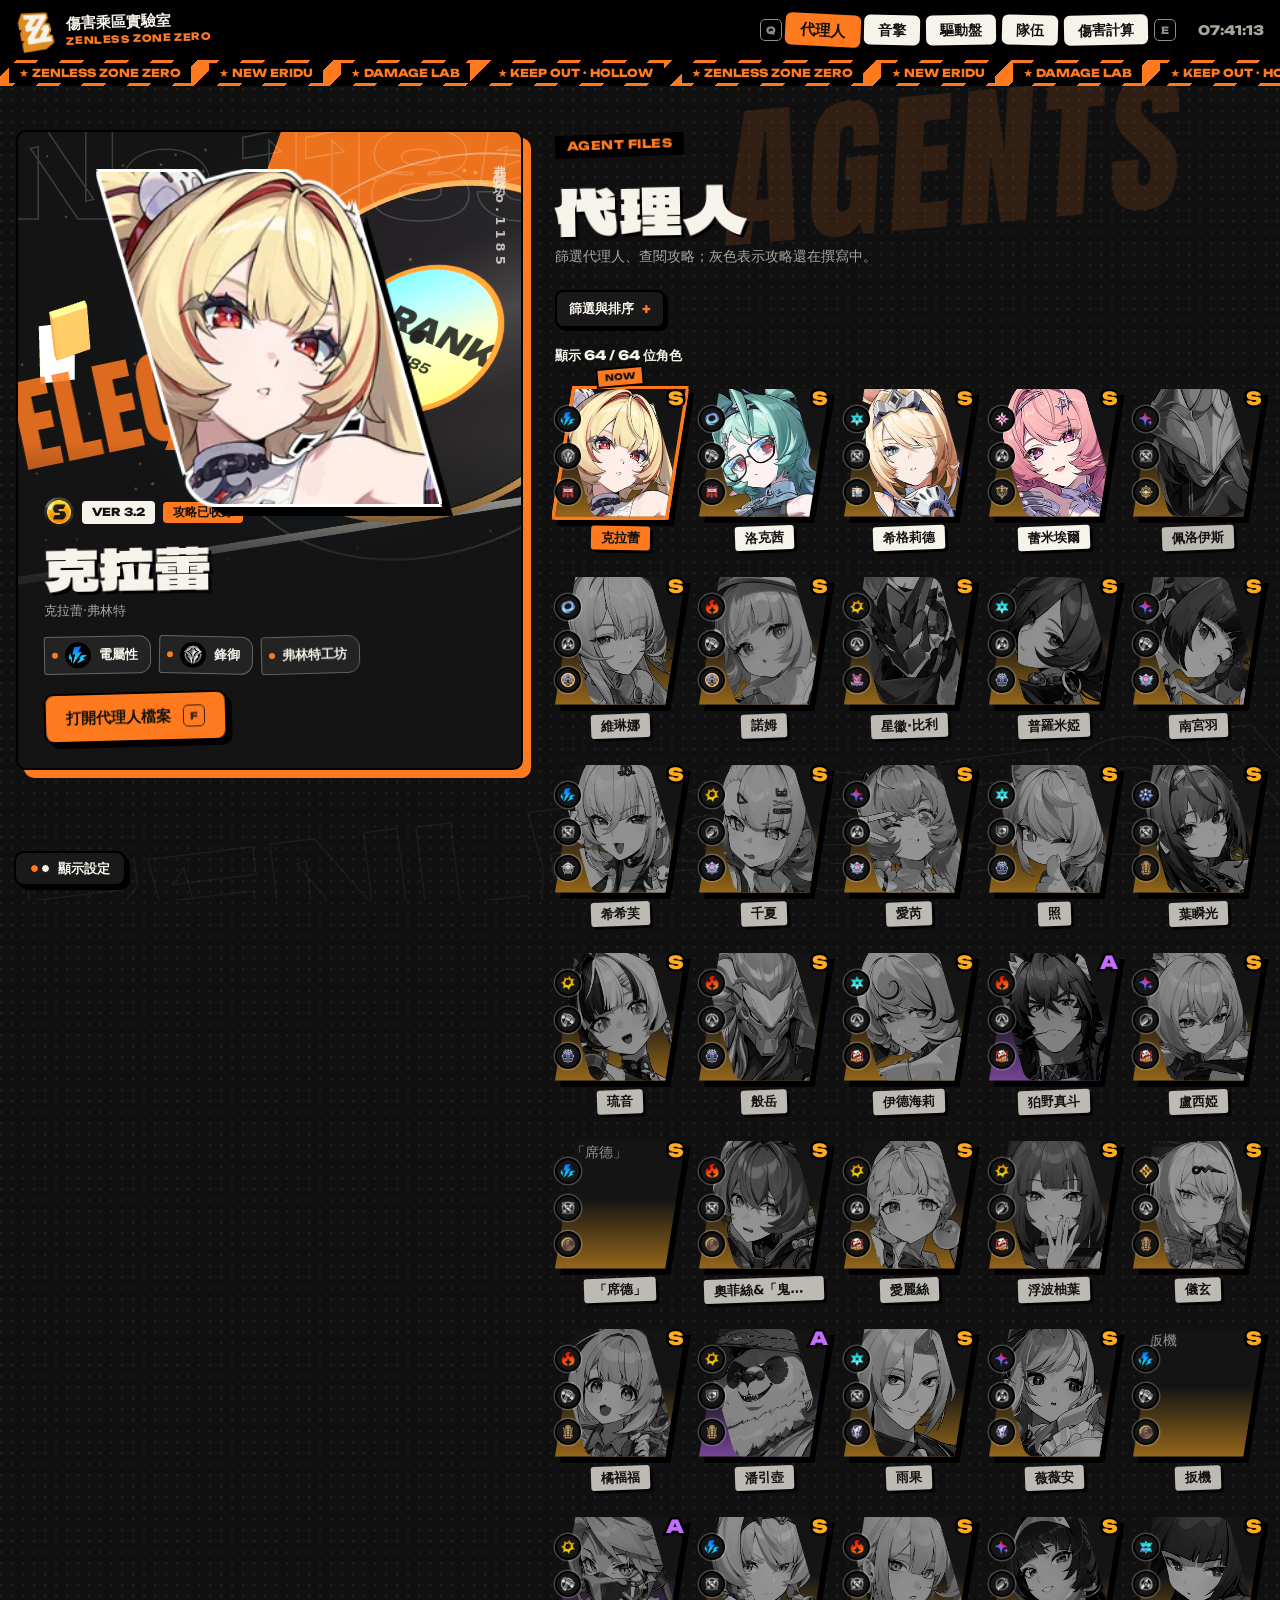
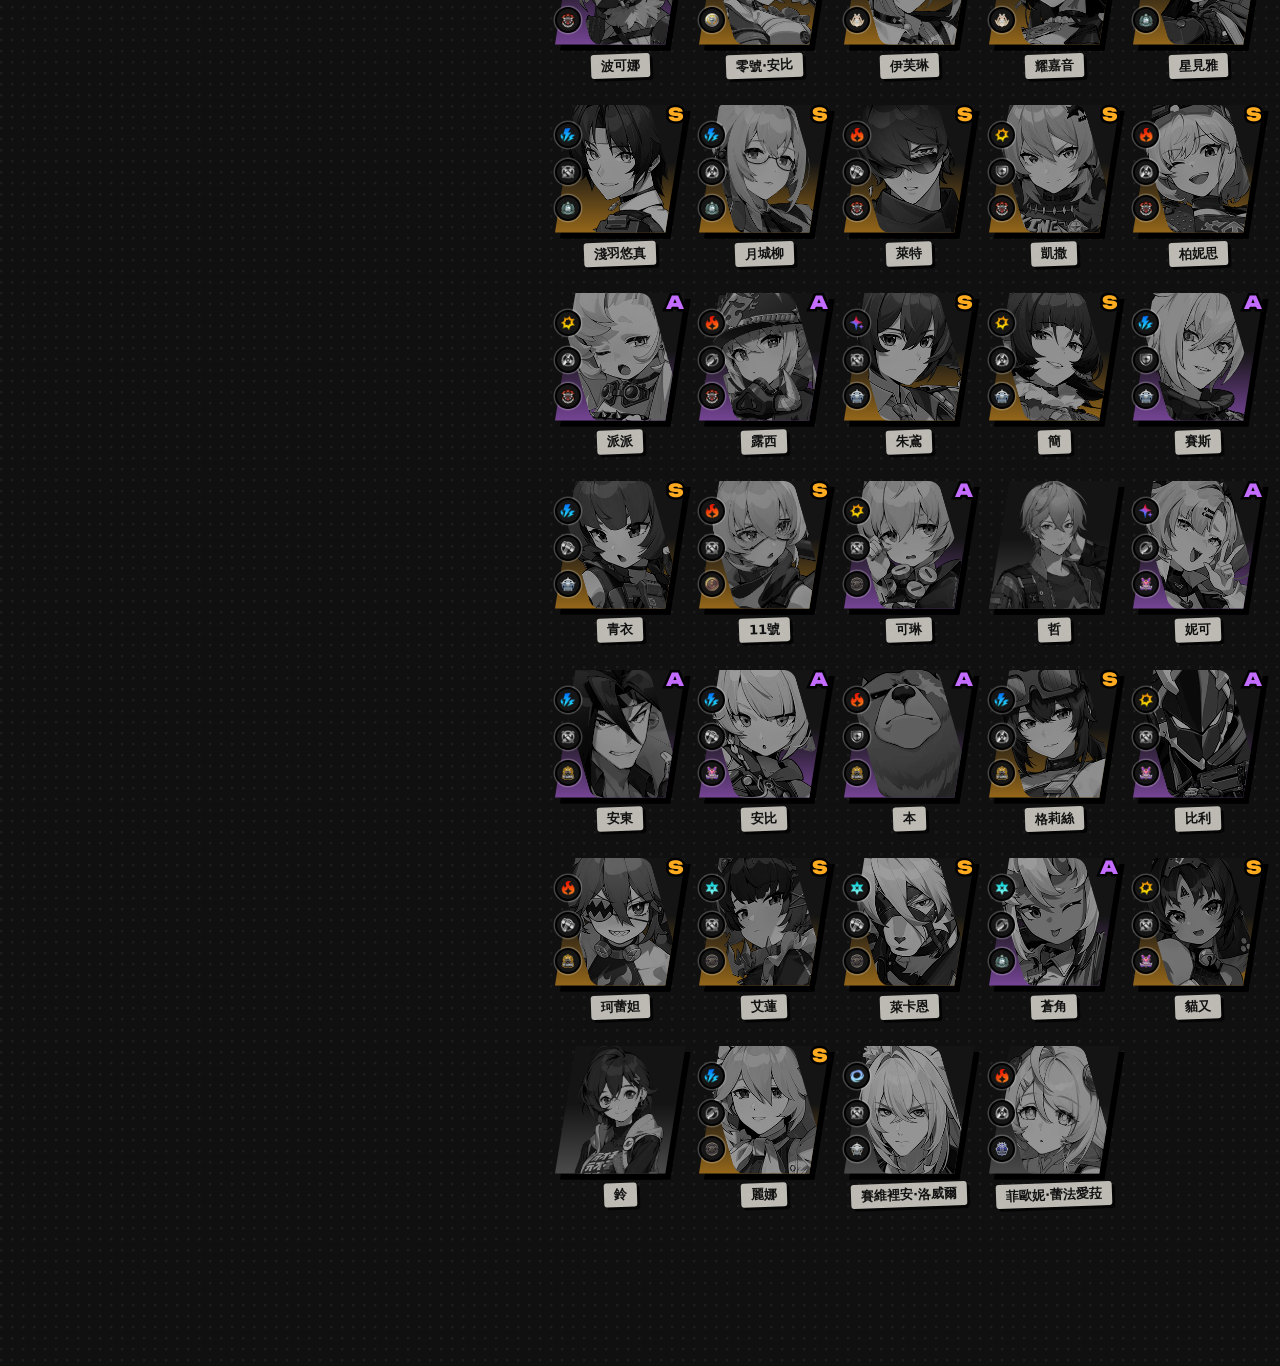
==== commit 9fc3c6dc: "feat: Update style" ====
--- a/index.html
+++ b/index.html
@@ -12,7 +12,7 @@
 <link rel="stylesheet" href="assets/fonts/fonts.css">
 <style>
 /* Street terminal (A4): black ground, one orange accent, cream stickers.
-   Type: Dela Gothic One for large CJK titles, Unbounded for Latin/numbers, Rubik Spray Paint for decorative street words (assets/fonts, OFL).
+   Type: Dela Gothic One for large CJK titles, Unbounded for Latin/numbers, Anton for decorative street words (assets/fonts, OFL).
    Hero areas (spotlight, detail art, damage result) sit on a dark stage; element colour only lights character art. */
 :root{
   --bg:#101010; --surface:#191919; --surface-2:#232323; --line:#323232; --fg:#f6f3ea; --mute:#a9a69e;
@@ -22,7 +22,7 @@
   --f-body:"Noto Sans TC","Source Han Sans TC","Microsoft JhengHei UI","Microsoft JhengHei","PingFang TC","Hiragino Sans GB","Segoe UI",system-ui,sans-serif;
   --f-disp:"Unbounded","Arial Black",var(--f-body);
   --f-head:"Dela Gothic One",var(--f-body);
-  --f-spray:"Rubik Spray Paint","Unbounded",var(--f-body);
+  --f-spray:"Anton","Unbounded",var(--f-body);
   --f-mono:ui-monospace,"Cascadia Mono",Consolas,monospace;
   --gutter:max(16px,env(safe-area-inset-left,0px)); --gutter-r:max(16px,env(safe-area-inset-right,0px));
   --ease:cubic-bezier(.7,0,.2,1); --out:cubic-bezier(.16,1,.3,1); --spring:cubic-bezier(.3,1.5,.5,1);
@@ -98,9 +98,9 @@
 .module-head h2{margin:12px 0 8px;font:400 clamp(38px,5.2vw,64px)/1.05 var(--f-head);transform:rotate(-1deg);text-shadow:3px 3px 0 #000}
 .module-head p{margin:0;max-width:52ch;color:var(--mute);font-size:13.5px;line-height:1.75}
 .spray{display:none}
-[data-exp=on] .spray{display:block;position:absolute;left:24%;top:-30px;z-index:-1;font:400 clamp(84px,12vw,170px)/1 var(--f-spray);color:var(--acc);opacity:.11;white-space:nowrap;pointer-events:none;transform:rotate(-5deg)}
+[data-exp=on] .spray{display:block;position:absolute;left:24%;top:-30px;z-index:-1;font:400 clamp(84px,12vw,170px)/1 var(--f-spray);color:var(--acc);opacity:.14;letter-spacing:.045em;white-space:nowrap;pointer-events:none;transform:rotate(-5deg) skewX(-8deg)}
 [data-exp=on] .spray.go{animation:spray-in .9s var(--out) both}
-@keyframes spray-in{from{opacity:0;transform:rotate(-5deg) translateX(-50px) scale(1.12)}}
+@keyframes spray-in{from{opacity:0;transform:rotate(-5deg) skewX(-8deg) translateX(-50px) scale(1.12)}}
 .panel{position:relative;background:var(--surface);border:2.5px solid var(--ink);border-radius:8px;box-shadow:6px 6px 0 var(--ink)}
 .button{display:inline-flex;align-items:center;gap:8px;padding:8px 14px;border:2.5px solid var(--ink);border-radius:8px;background:var(--surface-2);color:var(--fg);font-weight:900;font-size:13px;line-height:1.2;text-decoration:none;box-shadow:3px 3px 0 var(--ink);transition:transform .25s var(--spring),background .2s}
 .button:hover{transform:translate(-1px,-1px) rotate(-1.5deg)}
@@ -148,10 +148,10 @@
 .spot-name .ch,.d-name .ch{display:inline-block;transform-origin:50% 100%}
 .spot-full{margin:0 0 14px;font-size:13px;color:var(--stage-mute)}
 .tags{display:flex;flex-wrap:wrap;gap:8px;margin:0 0 18px;padding:0;list-style:none}
-.tags li{position:relative;display:inline-flex;align-items:center;gap:6px;padding:4px 12px 4px 20px;background:var(--stage-fg);color:#121212;border-radius:3px 12px 12px 3px;font-weight:900;font-size:13px;transform:rotate(var(--r,-1deg))}
+.tags li{position:relative;display:inline-flex;align-items:center;gap:8px;padding:5px 12px 5px 20px;background:var(--surface-2);color:var(--stage-fg);border:1px solid #666;border-radius:3px 12px 12px 3px;font-weight:900;font-size:13px;transform:rotate(var(--r,-1deg))}
 .tags li:nth-child(2){--r:1.2deg}.tags li:nth-child(3){--r:-1.6deg}
-.tags li:before{content:"";position:absolute;left:7px;top:50%;width:6px;height:6px;margin-top:-3px;border-radius:50%;background:var(--stage)}
-.tags img{width:20px;height:20px;object-fit:contain}
+.tags li:before{content:"";position:absolute;left:7px;top:50%;width:6px;height:6px;margin-top:-3px;border-radius:50%;background:var(--acc)}
+.tags img{width:26px;height:26px;object-fit:contain;padding:3px;background:var(--ink);border-radius:50%}
 .spot-layer.in .ghost{animation:ghost .7s var(--out) .06s both}
 .spot-layer.in .spot-art img{animation:slap .6s var(--spring) both}
 .spot-layer.in .spot-name .ch{animation:ch3d .55s var(--spring) both;animation-delay:calc(var(--c) * 55ms + .12s)}
@@ -235,12 +235,12 @@
 .team-card:before{content:"";position:absolute;left:50%;top:-11px;width:64px;height:20px;translate:-50% 0;background:#efe6c8cc;transform:rotate(-4deg);box-shadow:0 1px 2px #0003}
 .team-card h3{margin:0;font-size:18px;font-weight:900;line-height:1.4}
 .team-members{display:flex;flex-wrap:wrap;gap:8px}
-.team-card .team-members img{width:64px;height:64px;object-fit:cover;object-position:50% 45%;border-radius:50%;background:var(--sticker);border:2.5px solid var(--ink);box-shadow:3px 3px 0 var(--ink);transition:transform .35s var(--spring)}
+.team-card .team-members img{width:64px;height:64px;object-fit:cover;object-position:50% 45%;border-radius:50%;background:var(--surface-2);border:2.5px solid var(--ink);box-shadow:3px 3px 0 var(--ink);transition:transform .35s var(--spring)}
 .team-card:hover .team-members img:nth-child(1){transform:rotate(-8deg) translateY(-4px)}
 .team-card:hover .team-members img:nth-child(2){transform:translateY(-8px) scale(1.06)}
 .team-card:hover .team-members img:nth-child(3){transform:rotate(8deg) translateY(-4px)}
 .member-link{display:grid;justify-items:center;gap:6px;color:var(--fg);text-decoration:none;font-size:13px;font-weight:900}
-.member-link img{width:84px;height:84px;object-fit:cover;object-position:50% 45%;border-radius:50%;background:var(--sticker);border:2.5px solid var(--ink);box-shadow:4px 4px 0 var(--ink);transition:transform .35s var(--spring)}
+.member-link img{width:84px;height:84px;object-fit:cover;object-position:50% 45%;border-radius:50%;background:var(--surface-2);border:2.5px solid var(--ink);box-shadow:4px 4px 0 var(--ink);transition:transform .35s var(--spring)}
 .member-link:hover img{transform:scale(1.08) rotate(-6deg)}
 .member-link:hover span{color:var(--acc)}
 
@@ -296,7 +296,7 @@
 .guide-body{font-size:15px;line-height:1.95;font-weight:500;color:var(--fg)}
 .guide-body>p,.guide-section>*:not(summary){margin:0 0 14px}
 .guide-body img{max-width:100%;height:auto;border-radius:8px;border:2.5px solid var(--ink)}
-.guide-body h3{display:table;margin:22px 0 10px;padding:1px 10px;background:var(--acc);color:var(--acc-ink);font-size:15px;font-weight:900;transform:rotate(-1deg)}
+.guide-body h3{display:flex;align-items:center;flex-wrap:wrap;gap:8px;width:fit-content;max-width:100%;margin:18px 0 8px;padding:4px 10px;border:1px solid #484848;border-left:3px solid #c48756;border-radius:8px;background:var(--surface-2);color:var(--fg);font-size:16px;font-weight:900;line-height:1.4;box-shadow:3px 3px 0 var(--ink)}
 .guide-body h4{margin:18px 0 8px;font-size:15px;font-weight:900;color:var(--acc)}
 .guide-body a{color:var(--acc)}
 .guide-body code{font-family:var(--f-mono);background:#0b0b0b;border:1px solid var(--line);padding:1px 6px;border-radius:4px;font-size:.9em;color:var(--acc)}
@@ -306,8 +306,7 @@
 .guide-body blockquote{margin:0 0 14px;padding:10px 16px;border-left:5px solid var(--acc);background:#0b0b0b;border-radius:0 8px 8px 0;color:var(--mute)}
 .guide-body ul{padding-left:22px}
 .guide-body li::marker{color:var(--acc)}
-.guide-section{position:relative;margin-bottom:20px;padding:16px 20px 6px;background:var(--surface);border:2.5px solid var(--ink);border-radius:6px;box-shadow:5px 5px 0 var(--ink);transform:rotate(var(--r,-.4deg))}
-.guide-section:nth-child(even){--r:.4deg}
+.guide-section{position:relative;margin-bottom:20px;padding:16px 20px 6px;background:var(--surface);border:2.5px solid var(--ink);border-radius:6px;box-shadow:5px 5px 0 var(--ink)}
 .guide-section>summary{display:flex;align-items:center;gap:10px;padding:2px 0 10px}
 .guide-section>summary:before{content:"";flex:none;width:22px;height:8px;background:var(--acc);border:2px solid var(--ink);transform:skewX(-20deg)}
 .guide-section>summary h2{display:inline;margin:0;font-size:19px;font-weight:900;line-height:1.35}
@@ -320,12 +319,14 @@
 .video-embed iframe{display:block;width:100%;height:100%;border:0}
 .agent-chip{display:inline-flex;align-items:center;gap:6px;padding:2px 10px 2px 2px;margin:0 2px;vertical-align:middle;border:2px solid var(--ink);border-radius:999px;background:var(--surface-2);color:var(--fg)!important;font-size:.9em;font-weight:900;line-height:1.6;text-decoration:none;box-shadow:2px 2px 0 var(--ink);transition:transform .3s var(--spring),background .2s}
 .agent-chip img{width:26px;height:26px;object-fit:contain}
-.agent-chip[data-icon-key^="agent:"] img{border-radius:50%;object-fit:cover;object-position:50% 45%;background:var(--sticker);border:1.5px solid var(--ink);transition:transform .35s var(--spring)}
+.agent-chip[data-icon-key^="agent:"] img{border-radius:50%;object-fit:cover;object-position:50% 45%;background:var(--surface-2);border:1.5px solid var(--ink);transition:transform .35s var(--spring)}
 a.agent-chip:hover{background:var(--acc);color:var(--acc-ink)!important;transform:rotate(-2deg)}
 a.agent-chip:hover img{transform:scale(1.15) rotate(-8deg)}
 .agent-chip.text-only,.agent-chip.missing{padding-left:10px}
 .agent-chip.missing{color:var(--danger)!important;border-style:dashed}
 .icon-chip.alias{border-style:dashed;font-style:italic}
+.guide-body h3 .agent-chip{gap:7px;padding:0;margin:0;border:0;border-radius:0;background:transparent;color:var(--fg)!important;font-size:inherit;line-height:inherit;box-shadow:none}
+.guide-body h3 .agent-chip img{width:28px;height:28px;padding:3px;border:0;border-radius:50%;background:var(--ink)}
 .item-body .item-effect{white-space:pre-line}
 .item-body .item-condition{color:var(--mute);font-size:14px}
 .item-source{color:var(--mute);font-size:12px}
@@ -899,8 +900,10 @@
 const PAGES={agents:'agents',agent:'agents',wengines:'wengines',wengine:'wengines',discs:'discs',disc:'discs',teams:'teams',team:'teams',calc:'calc'};
 // Detail route -> [module, article id].
 const DETAIL_PAGES={agent:['agents','agent-page'],wengine:['wengines','wengine-page'],disc:['discs','disc-page'],team:['teams','team-page']};
-const getJson=url=>fetch(url,{cache:'no-cache'}).then(r=>{if(!r.ok)throw new Error(url+' '+r.status);return r.json();});
-const dataReady=Promise.all([getJson('data/characters.json'),getJson('data/teams.json'),getJson('data/icon-registry.json').catch(error=>{console.warn('Icon registry unavailable:',error);return {entries:{}};}),getJson('data/wengines.json'),getJson('data/discs.json'),getJson('data/custom-icons.json').catch(error=>{console.warn('Custom icons unavailable:',error);return {};})]).then(([characters,teams,registry,wengines,discs,custom])=>{
+const getJson=url=>fetch(url).then(r=>{if(!r.ok)throw new Error(url+' '+r.status);return r.json();});
+const guideCache=new Map();
+const dataReady=getJson('data/site.json').then(({characters,teams,registry,wengines,discs,custom,guides})=>{
+  for(const [path,md] of Object.entries(guides))guideCache.set(path,Promise.resolve(md));
   // Hand-made custom:* icons sit beside the crawled registry; official keys win on any clash.
   CHARACTERS=characters;TEAMS=teams;ICON_ENTRIES={...custom,...registry.entries};WENGINES=wengines;DISCS=discs;
   // iconOf borrows another entry's image, so one official icon can carry several meanings (閃避 → 閃避反擊、衝刺攻擊…).
@@ -1176,9 +1179,8 @@
   fillGuide(body,t.guide,token);
 }
 
-const guideCache=new Map();
 function loadGuide(path){
-  if(!guideCache.has(path))guideCache.set(path,fetch(path,{cache:'no-cache'}).then(r=>{if(!r.ok)throw new Error(r.status);return r.text();}).catch(e=>{guideCache.delete(path);throw e;}));
+  if(!guideCache.has(path))guideCache.set(path,fetch(path).then(r=>{if(!r.ok)throw new Error(r.status);return r.text();}).catch(e=>{guideCache.delete(path);throw e;}));
   return guideCache.get(path);
 }
 function fillGuide(body,path,token){
--- a/assets/fonts/fonts.css
+++ b/assets/fonts/fonts.css
@@ -1063,3 +1063,12 @@
   src: url(unbounded/005.woff2) format('woff2');
   unicode-range: U+0000-00FF, U+0131, U+0152-0153, U+02BB-02BC, U+02C6, U+02DA, U+02DC, U+0304, U+0308, U+0329, U+2000-206F, U+20AC, U+2122, U+2191, U+2193, U+2212, U+2215, U+FEFF, U+FFFD;
 }
+
+/* Anton Latin: local street-sign lettering; see anton/OFL.txt and SOURCE.txt. */
+@font-face{
+  font-family: 'Anton';
+  font-style: normal;
+  font-weight: 400;
+  font-display: swap;
+  src: url(anton/anton-latin-400-normal.woff2) format('woff2');
+}
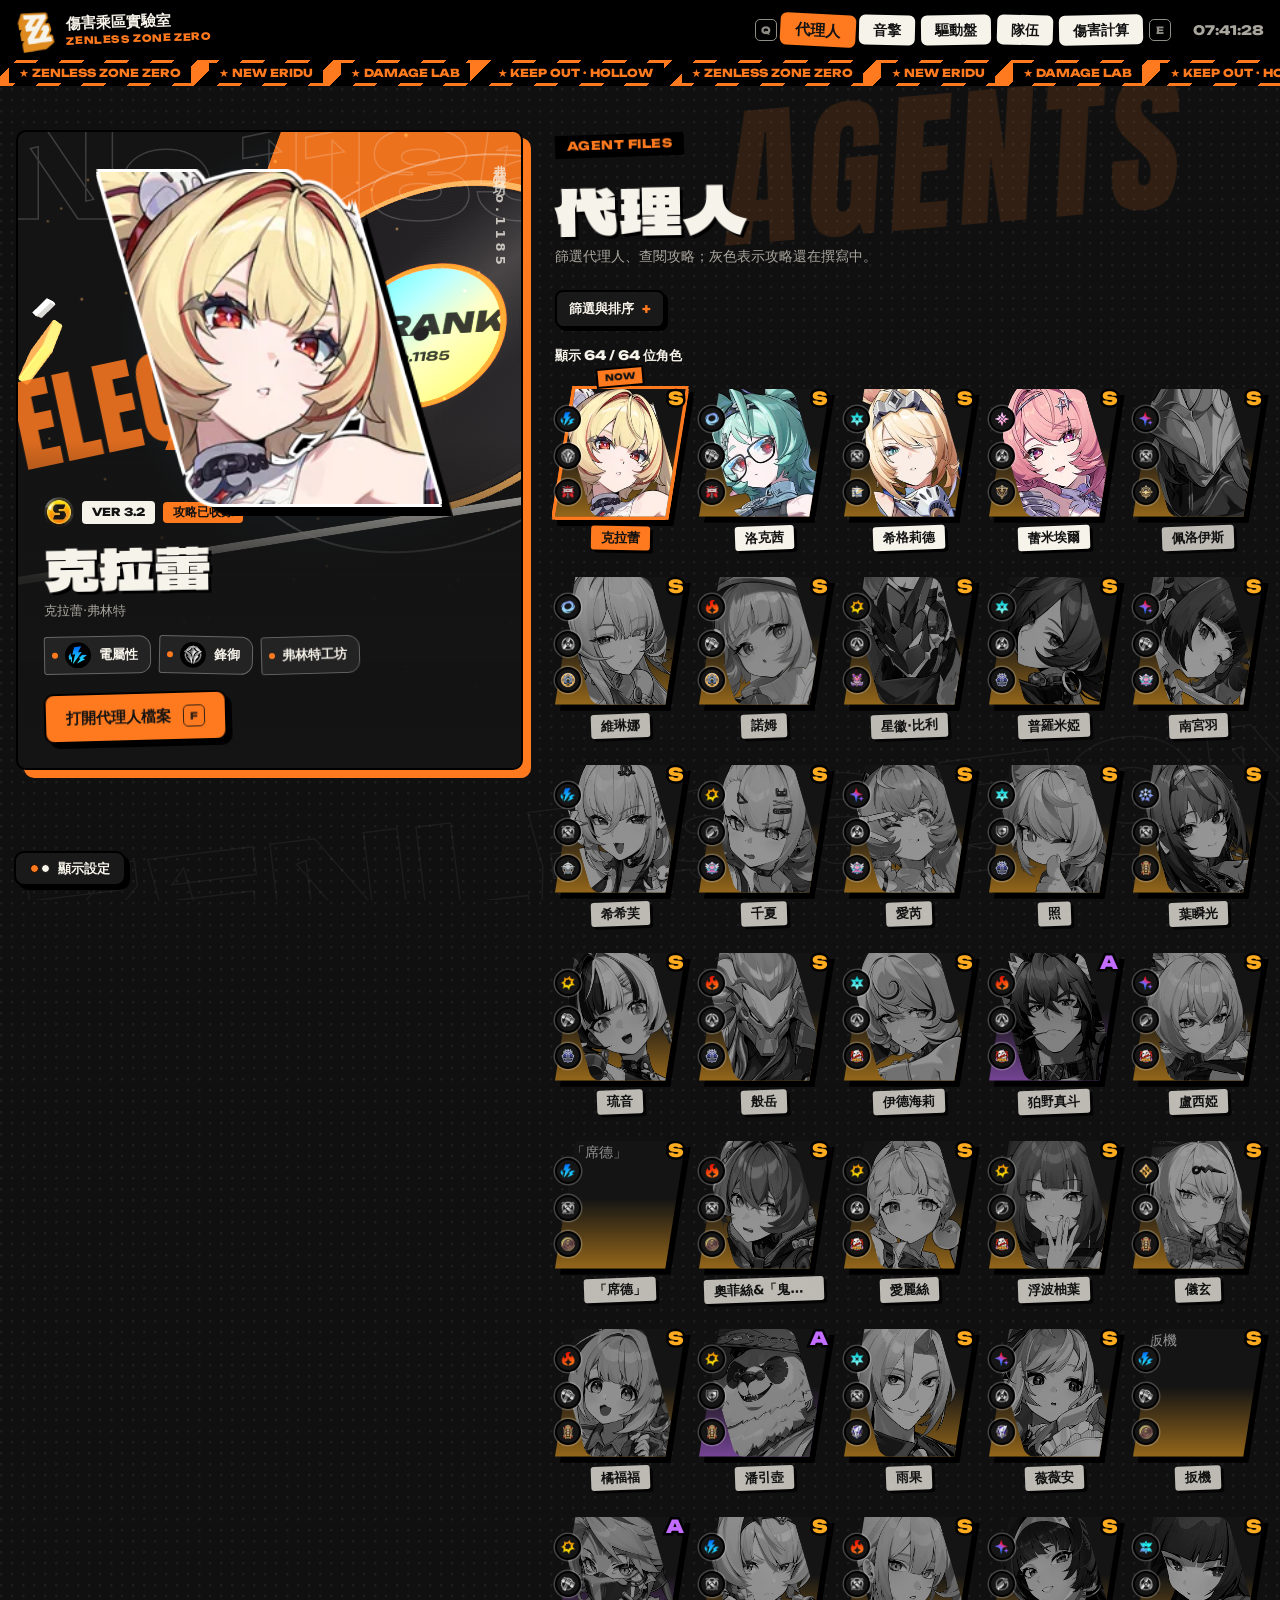
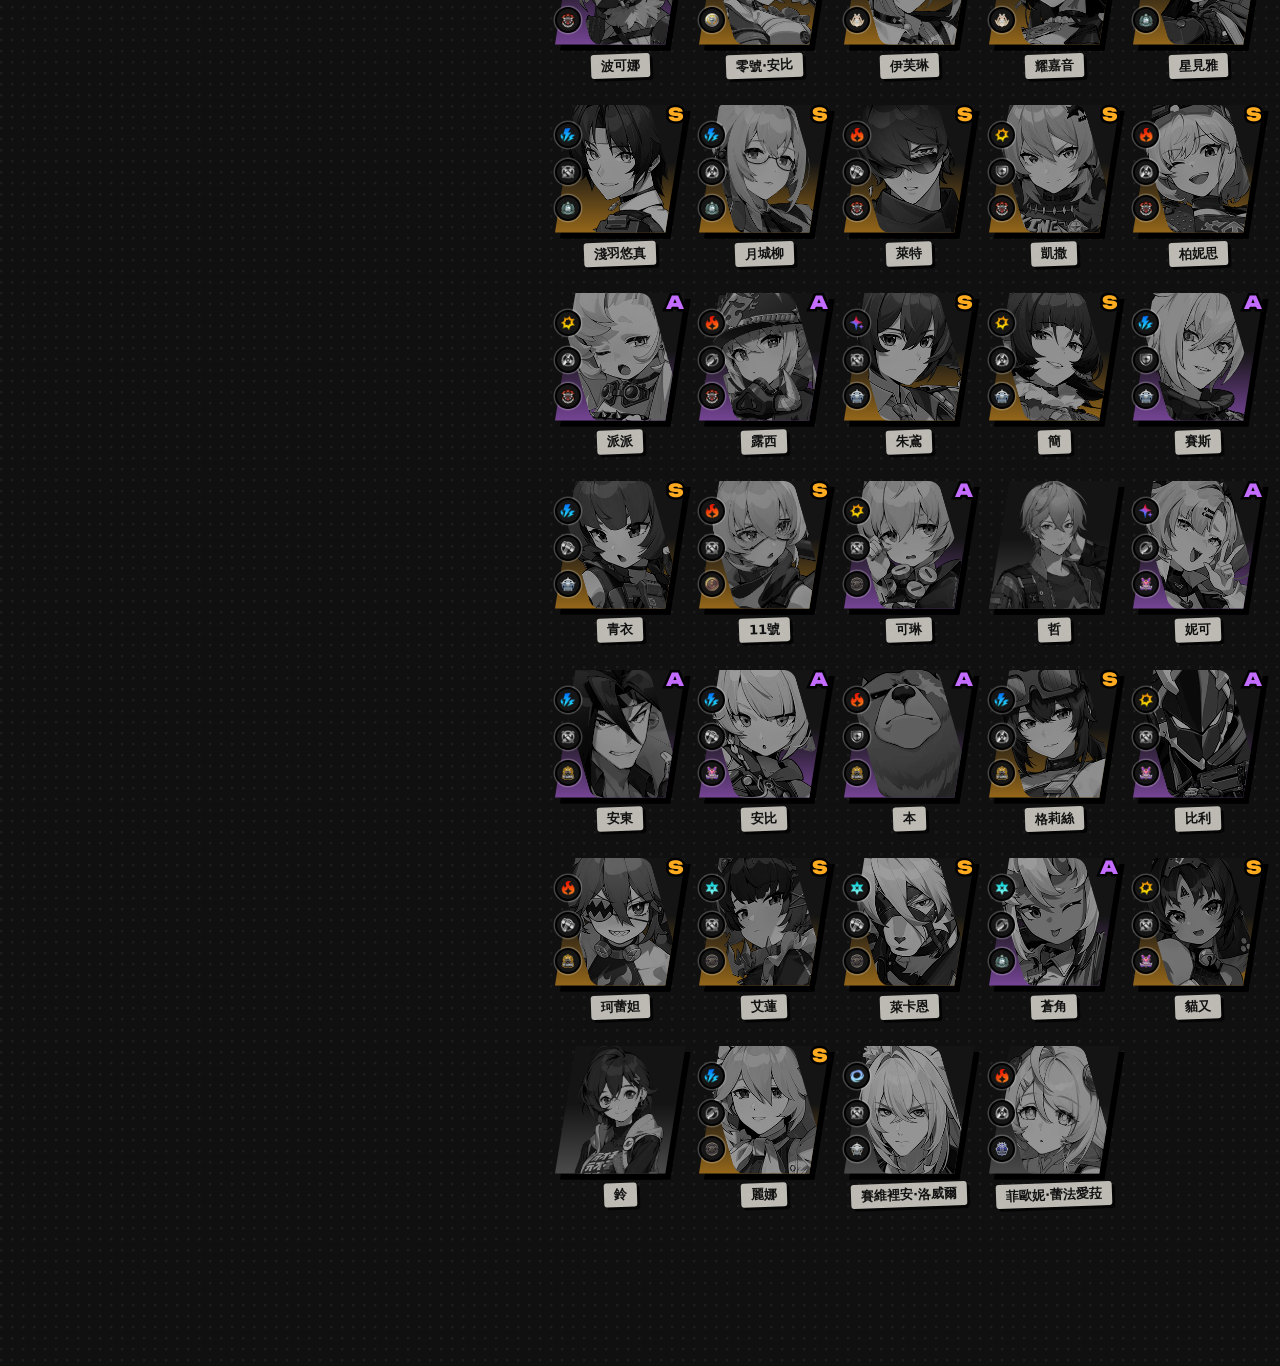
==== commit 28a915da: "chore: Fix font cache" ====
--- a/index.html
+++ b/index.html
@@ -9,7 +9,8 @@
 <link rel="icon" type="image/png" sizes="32x32" href="assets/images/site/favicon-32.png">
 <link rel="icon" type="image/png" sizes="512x512" href="assets/images/site/favicon-512.png">
 <link rel="apple-touch-icon" href="assets/images/site/favicon-180.png">
-<link rel="stylesheet" href="assets/fonts/fonts.css">
+<link rel="preload" href="assets/fonts/anton/anton-latin-400-normal.woff2" as="font" type="font/woff2" crossorigin>
+<link rel="stylesheet" href="assets/fonts/fonts.css?v=4db071897999">
 <style>
 /* Street terminal (A4): black ground, one orange accent, cream stickers.
    Type: Dela Gothic One for large CJK titles, Unbounded for Latin/numbers, Anton for decorative street words (assets/fonts, OFL).
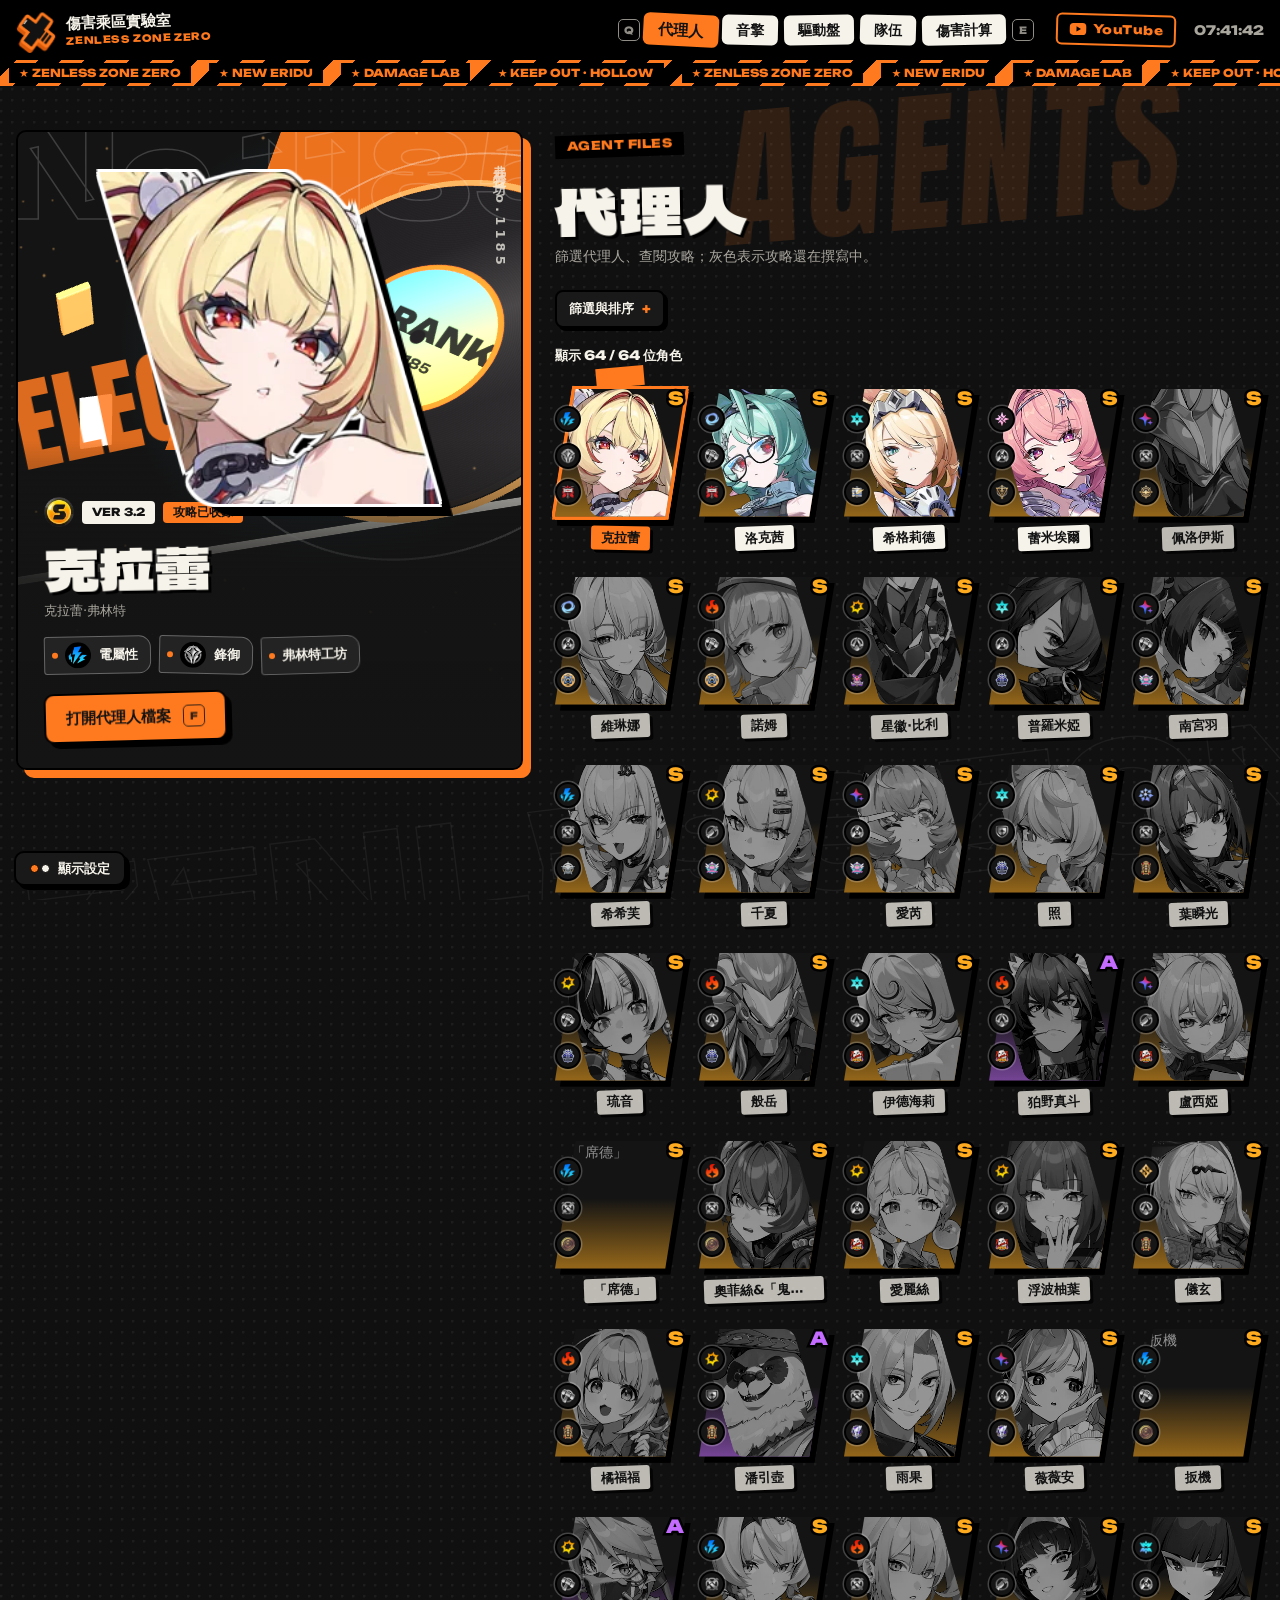
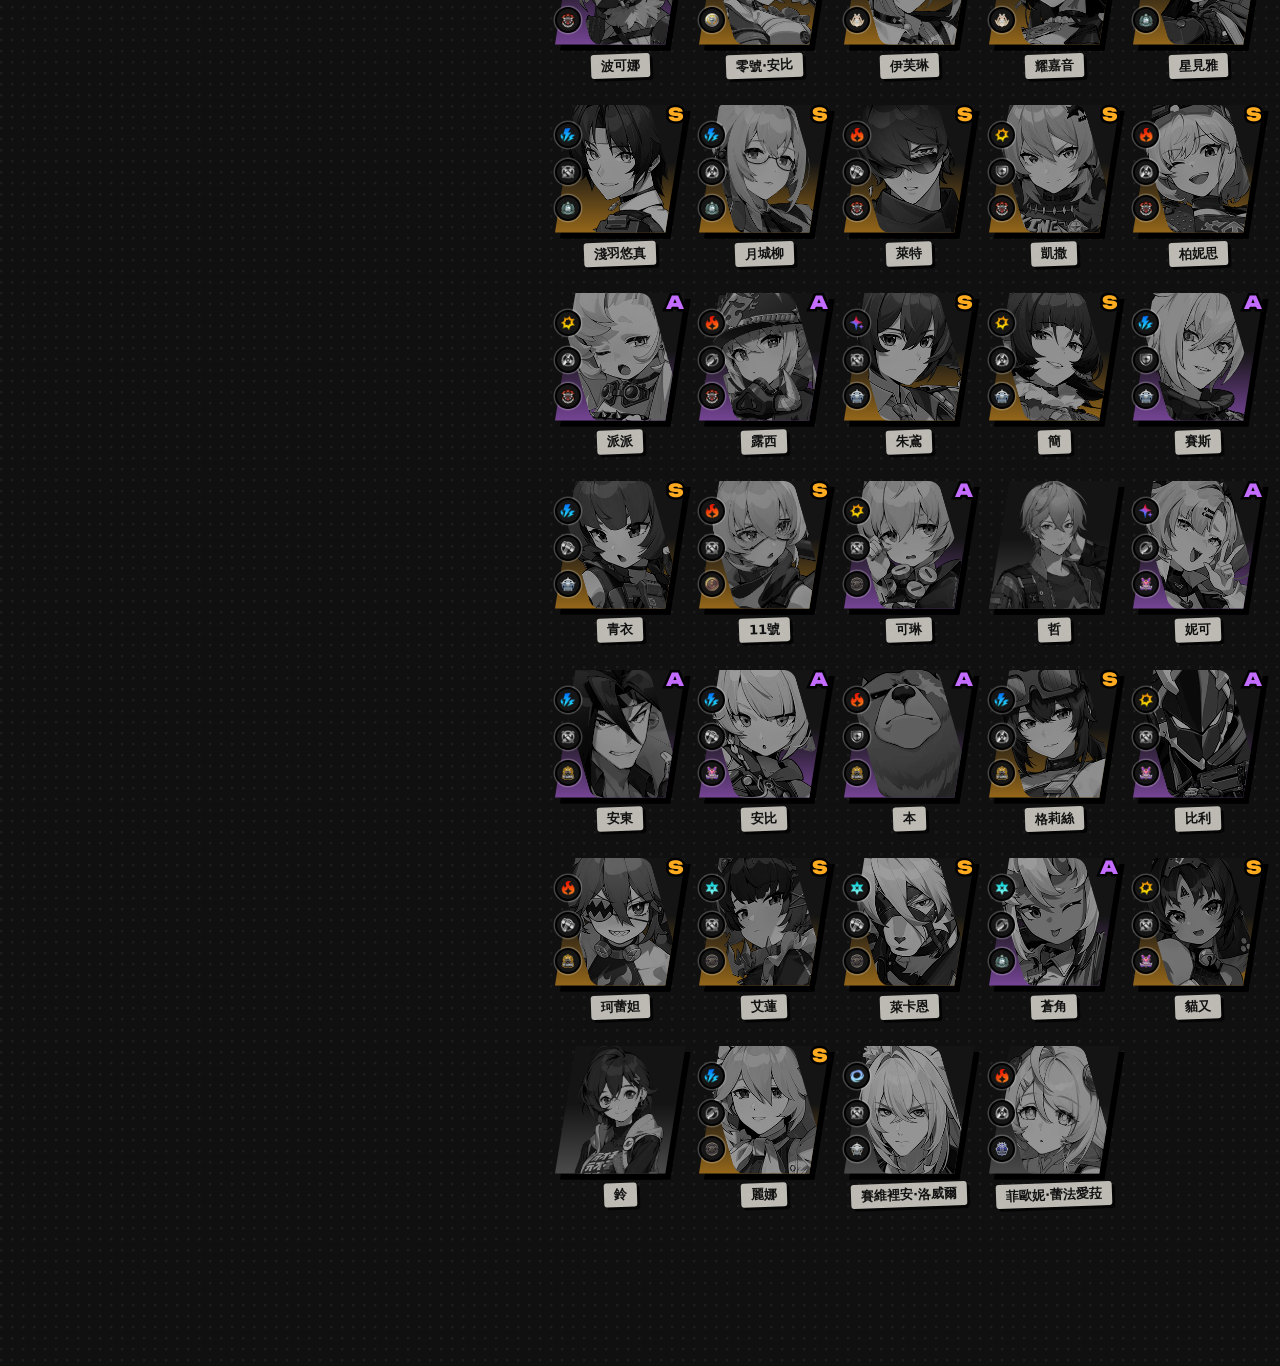
==== commit 32d28c1b: "chore: Update icon" ====
--- a/index.html
+++ b/index.html
@@ -82,6 +82,8 @@
 .tabs a:hover{transform:rotate(0) translateY(-2px)}
 .tabs a[aria-current=page]{background:var(--acc);color:var(--acc-ink);transform:rotate(calc(var(--r) * -2)) scale(1.08);box-shadow:4px 4px 0 #000}
 .clock{flex:none;font:800 13px/1 var(--f-disp);color:#a9a69e}
+.yt{flex:none;display:inline-flex;align-items:center;gap:6px;padding:5px 11px;border:2px solid var(--acc);border-radius:6px;color:var(--acc);text-decoration:none;font:800 12px/1.3 var(--f-disp);letter-spacing:.04em;transform:rotate(1.5deg);transition:transform .35s var(--spring),background .2s,color .2s}
+.yt:hover{background:var(--acc);color:var(--acc-ink);transform:rotate(0) translateY(-2px)}
 .hazard{height:26px;overflow:hidden;background:repeating-linear-gradient(-45deg,var(--acc) 0 16px,var(--ink) 16px 32px)}
 .hazard p{margin:0;display:flex;width:max-content;height:100%;align-items:center;animation:tape 30s linear infinite}
 .hazard span{margin:0 9px;padding:0 10px;background:var(--ink);color:var(--acc);font:800 11px/20px var(--f-disp);white-space:nowrap}
@@ -563,6 +565,8 @@
 }
 @media (max-width:760px){
   .hud-in{flex-wrap:wrap;gap:10px}
+  .yt{margin-left:auto}
+  .tabs{order:1}
   .tabs{margin-left:0;width:100%;gap:5px}
   .tabs kbd{display:none}
   .tabs a{padding:5px 10px;font-size:13px}
@@ -606,6 +610,10 @@
   body[data-view=calc] .tune{bottom:calc(76px + env(safe-area-inset-bottom,0px))}
   .bg-word{font-size:90px}
 }
+@media (max-width:360px){
+  .yt{padding:5px 7px}
+  .yt span{display:none}
+}
 @media (prefers-reduced-motion:reduce){
   *,*:before,*:after{animation:none!important;transition:none!important;scroll-behavior:auto!important}
 }
@@ -621,7 +629,7 @@
 </head>
 <body>
 <div class="bg" aria-hidden="true"><div class="bg-word">ZENLESS ZONE ZERO ★ NEW ERIDU ★ ZENLESS ZONE ZERO ★ NEW ERIDU ★ </div></div>
-<header class="hud"><div class="hud-in"><a class="brand" href="#/agents"><img class="mark" src="assets/images/site/logo.png" alt="" width="40" height="40"><span><b>傷害乘區實驗室</b><small>ZENLESS ZONE ZERO</small></span></a><nav class="tabs module-tabs" aria-label="切換模塊"><kbd aria-hidden="true">Q</kbd><a href="#/agents" data-module-link="agents">代理人</a><a href="#/wengines" data-module-link="wengines">音擎</a><a href="#/discs" data-module-link="discs">驅動盤</a><a href="#/teams" data-module-link="teams">隊伍</a><a href="#/calc" data-module-link="calc">傷害計算</a><kbd aria-hidden="true">E</kbd></nav><span class="clock" id="clock" aria-hidden="true"></span></div><div class="hazard" aria-hidden="true"><p id="tape"></p></div></header>
+<header class="hud"><div class="hud-in"><a class="brand" href="#/agents"><img class="mark" src="assets/images/site/logo.png" alt="" width="40" height="40"><span><b>傷害乘區實驗室</b><small>ZENLESS ZONE ZERO</small></span></a><nav class="tabs module-tabs" aria-label="切換模塊"><kbd aria-hidden="true">Q</kbd><a href="#/agents" data-module-link="agents">代理人</a><a href="#/wengines" data-module-link="wengines">音擎</a><a href="#/discs" data-module-link="discs">驅動盤</a><a href="#/teams" data-module-link="teams">隊伍</a><a href="#/calc" data-module-link="calc">傷害計算</a><kbd aria-hidden="true">E</kbd></nav><a class="yt" href="https://www.youtube.com/@zzzlab-y7k/shorts" target="_blank" rel="noopener noreferrer" aria-label="YouTube 頻道（新分頁開啟）"><svg viewBox="0 0 24 24" width="18" height="18" aria-hidden="true"><rect x="1" y="4" width="22" height="16" rx="5" fill="currentColor"/><path d="M10 8.5v7l6-3.5z" fill="var(--ink)"/></svg><span>YouTube</span></a><span class="clock" id="clock" aria-hidden="true"></span></div><div class="hazard" aria-hidden="true"><p id="tape"></p></div></header>
 <div class="shell">
   <section class="module" id="module-agents" data-module="agents" hidden>
     <div id="agents-list" class="select">
@@ -765,7 +773,7 @@
     <p>「完整公式」指列出所引文章九種傷害的通用乘區，不是全角色技能模擬。基底限定一名積蓄者或你已算好的有效快照；不自動混合多人積蓄、不包含異化基底、極性紊亂額外精通項、技能專屬附加傷害、動態 Buff 時序或實戰 DPS。其他屬性可自訂倍率，但需自行確認觸發條件。結算結果不包含之前已跳出的傷害或新異常另行造成的傷害。</p>
     <p>核對日期：2026-09-18。巴哈直接擷取受限，已使用搜尋索引中的公式核對；特殊公式依巴哈玩家實測整理，不宣稱官方驗證。原始來源：<a href="https://forum.gamer.com.tw/Co.php?bsn=74860&amp;sn=36497" target="_blank" rel="noopener noreferrer">5F 異放與快照進階觀念</a>。多人積蓄資料存在模型差異，因此不提供自動混合積蓄。數值保留浮點計算，顯示時四捨五入；遊戲內結果仍需實測。</p>
   </div></details>
-  <footer class="footer"><span>ZENLESS ZONE ZERO / DAMAGE LAB<br>從一個數字，理解一整條公式。</span><span>教學用非官方工具 · 不連網、不上傳數值<br>重新開啟頁面會回到預設值。</span></footer>
+  <footer class="footer"><span>ZENLESS ZONE ZERO / DAMAGE LAB<br>從一個數字，理解一整條公式。</span><span>教學用非官方工具 · 不連網、不上傳數值<br>重新開啟頁面會回到預設值。</span><span>影片教學與實戰<br><a href="https://www.youtube.com/@zzzlab-y7k/shorts" target="_blank" rel="noopener noreferrer">YouTube @zzzlab-y7k ↗</a></span></footer>
   </div>
 </div>
 <aside class="mobile-dock" aria-label="即時傷害摘要"><div><span id="mobile-heading">平均期望傷害</span><output id="mobile-damage">—</output></div><nav aria-label="手機快捷導覽"><a href="#parameters">調數值</a><a href="#result">看乘區 ↑</a></nav></aside>
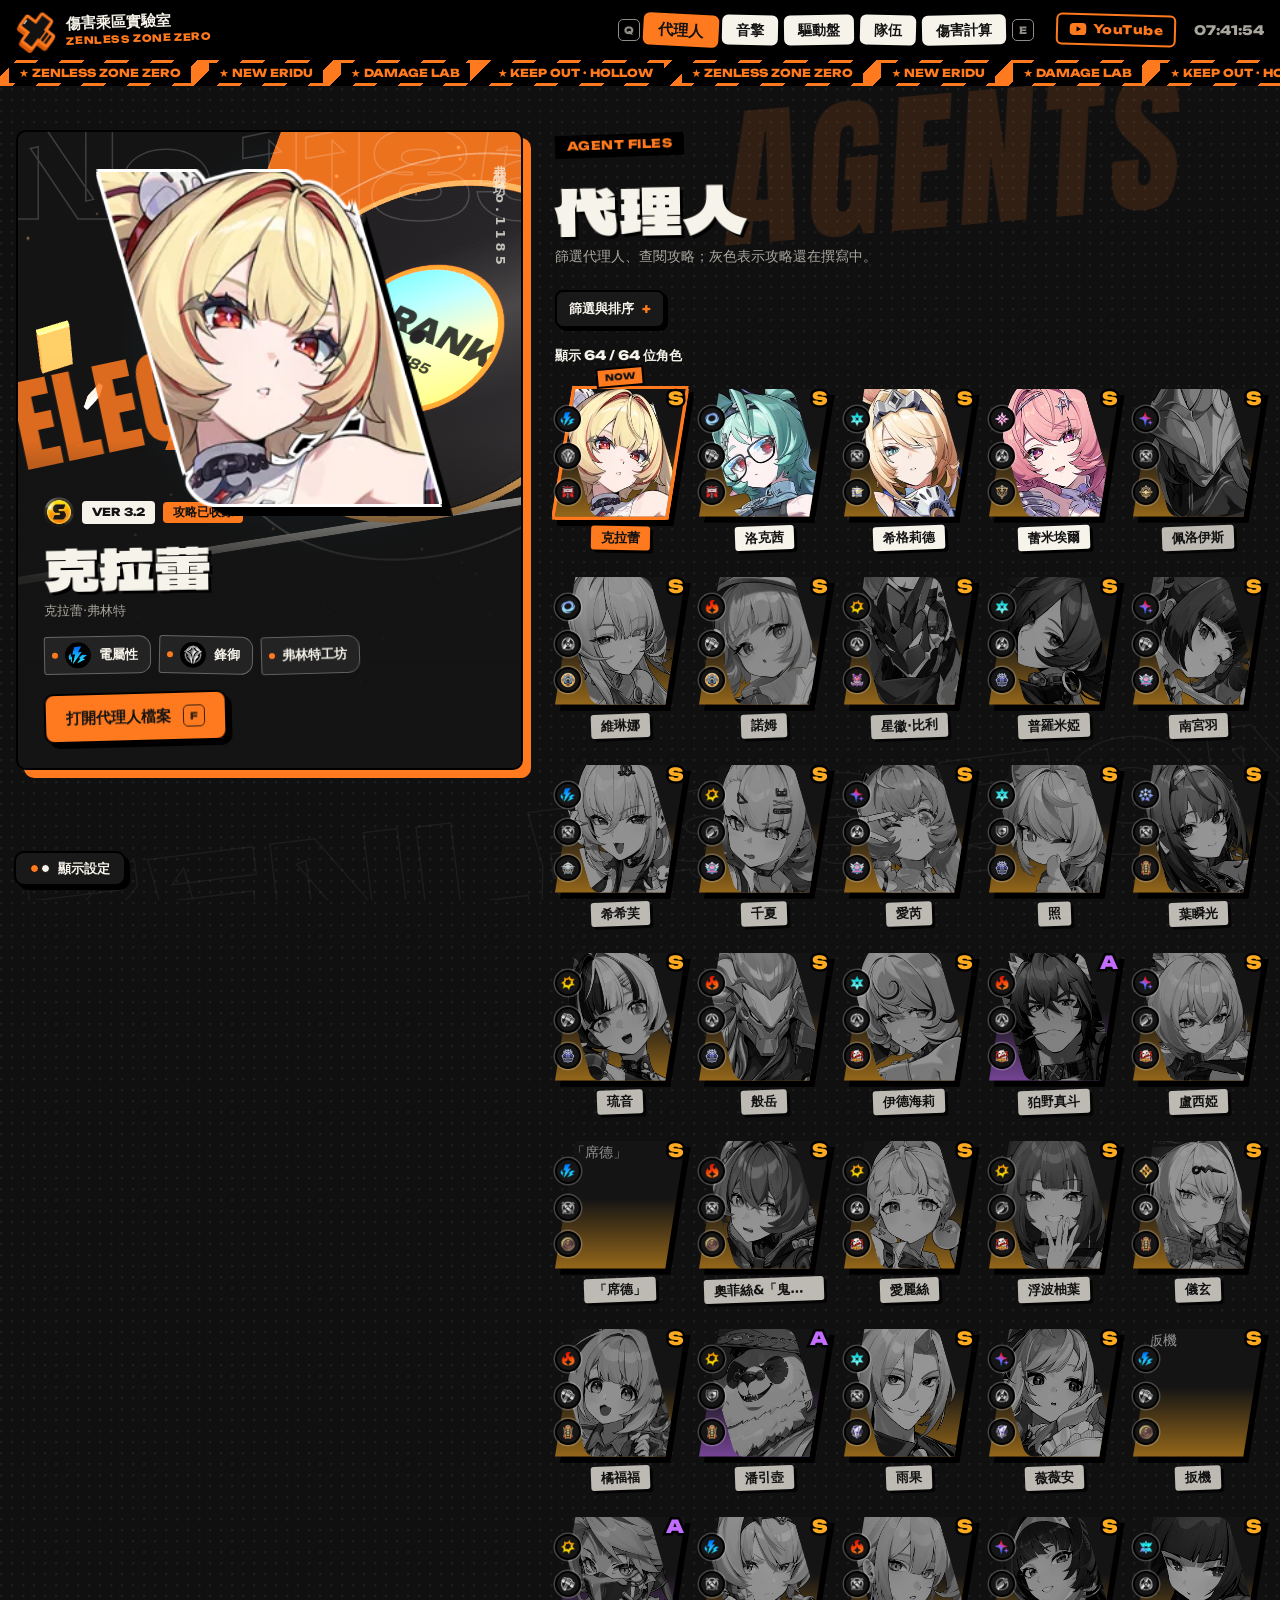
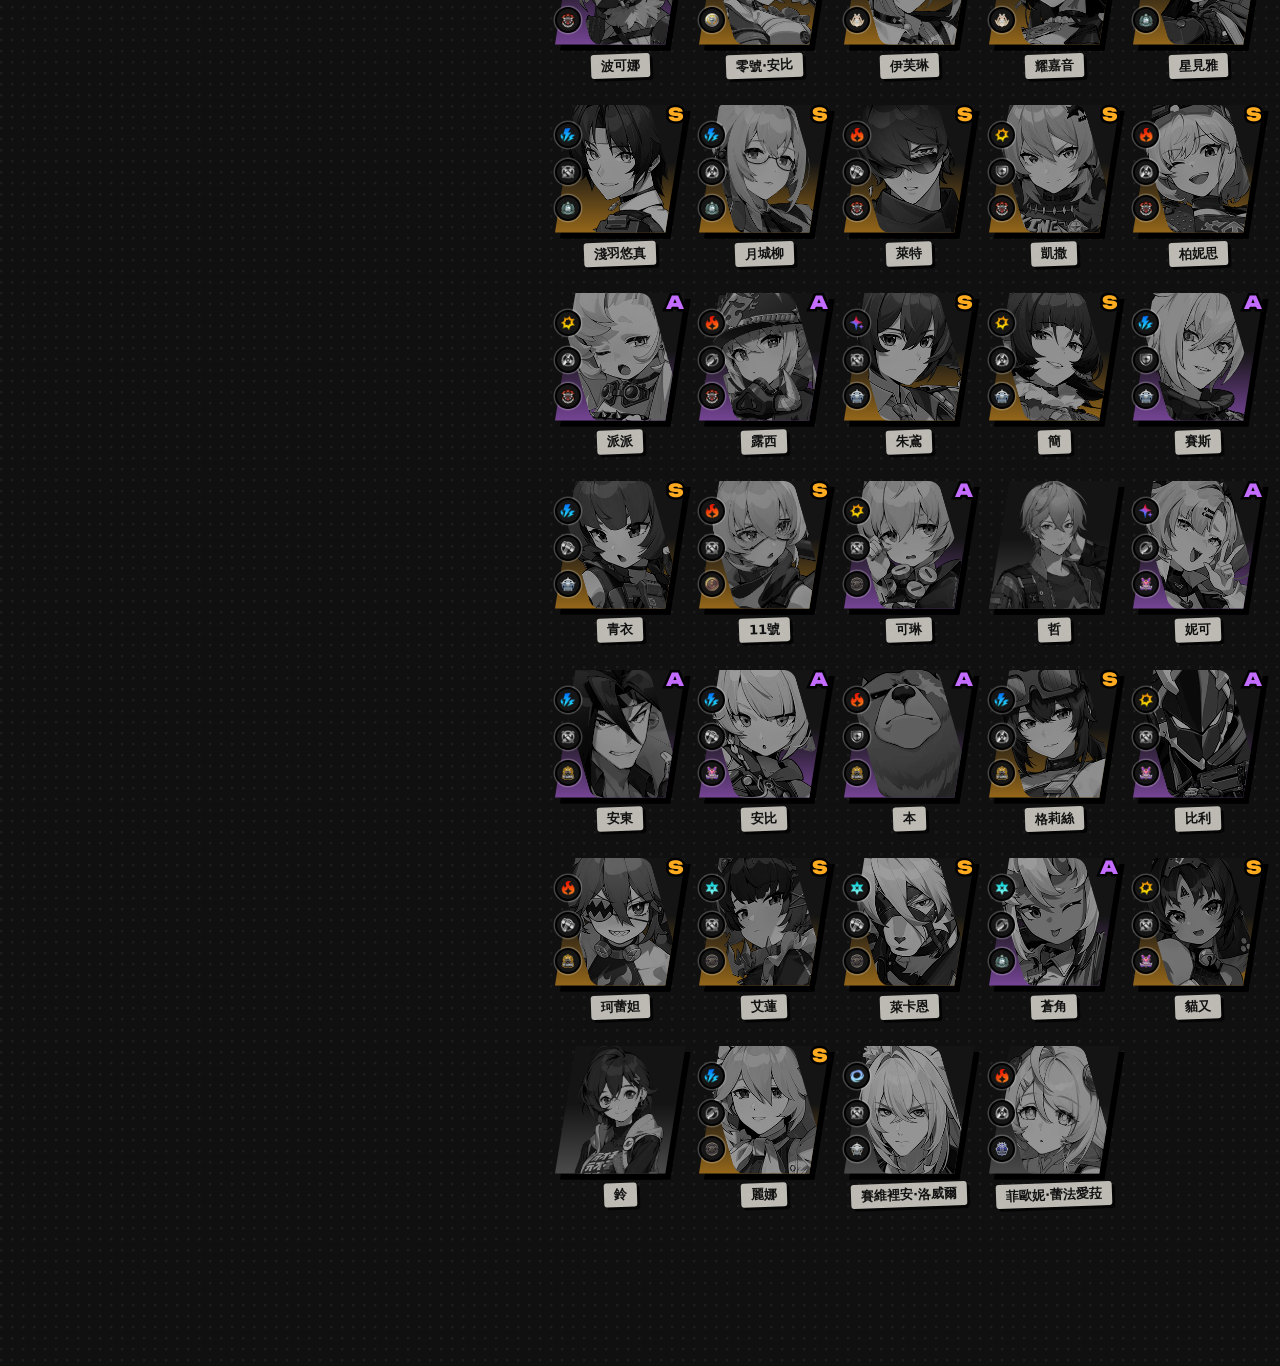
==== commit e581937e: "chore: Add version for favicon" ====
--- a/index.html
+++ b/index.html
@@ -5,10 +5,10 @@
 <meta name="viewport" content="width=device-width, initial-scale=1">
 <meta name="color-scheme" content="dark">
 <title>傷害乘區實驗室 · 絕區零</title>
-<link rel="icon" type="image/png" sizes="16x16" href="assets/images/site/favicon-16.png">
-<link rel="icon" type="image/png" sizes="32x32" href="assets/images/site/favicon-32.png">
-<link rel="icon" type="image/png" sizes="512x512" href="assets/images/site/favicon-512.png">
-<link rel="apple-touch-icon" href="assets/images/site/favicon-180.png">
+<link rel="icon" type="image/png" sizes="16x16" href="assets/images/site/favicon-16.png?v=6bd10595c755">
+<link rel="icon" type="image/png" sizes="32x32" href="assets/images/site/favicon-32.png?v=6bd10595c755">
+<link rel="icon" type="image/png" sizes="512x512" href="assets/images/site/favicon-512.png?v=6bd10595c755">
+<link rel="apple-touch-icon" href="assets/images/site/favicon-180.png?v=6bd10595c755">
 <link rel="preload" href="assets/fonts/anton/anton-latin-400-normal.woff2" as="font" type="font/woff2" crossorigin>
 <link rel="stylesheet" href="assets/fonts/fonts.css?v=4db071897999">
 <style>
@@ -629,7 +629,7 @@
 </head>
 <body>
 <div class="bg" aria-hidden="true"><div class="bg-word">ZENLESS ZONE ZERO ★ NEW ERIDU ★ ZENLESS ZONE ZERO ★ NEW ERIDU ★ </div></div>
-<header class="hud"><div class="hud-in"><a class="brand" href="#/agents"><img class="mark" src="assets/images/site/logo.png" alt="" width="40" height="40"><span><b>傷害乘區實驗室</b><small>ZENLESS ZONE ZERO</small></span></a><nav class="tabs module-tabs" aria-label="切換模塊"><kbd aria-hidden="true">Q</kbd><a href="#/agents" data-module-link="agents">代理人</a><a href="#/wengines" data-module-link="wengines">音擎</a><a href="#/discs" data-module-link="discs">驅動盤</a><a href="#/teams" data-module-link="teams">隊伍</a><a href="#/calc" data-module-link="calc">傷害計算</a><kbd aria-hidden="true">E</kbd></nav><a class="yt" href="https://www.youtube.com/@zzzlab-y7k/shorts" target="_blank" rel="noopener noreferrer" aria-label="YouTube 頻道（新分頁開啟）"><svg viewBox="0 0 24 24" width="18" height="18" aria-hidden="true"><rect x="1" y="4" width="22" height="16" rx="5" fill="currentColor"/><path d="M10 8.5v7l6-3.5z" fill="var(--ink)"/></svg><span>YouTube</span></a><span class="clock" id="clock" aria-hidden="true"></span></div><div class="hazard" aria-hidden="true"><p id="tape"></p></div></header>
+<header class="hud"><div class="hud-in"><a class="brand" href="#/agents"><img class="mark" src="assets/images/site/logo.png?v=6bd10595c755" alt="" width="40" height="40"><span><b>傷害乘區實驗室</b><small>ZENLESS ZONE ZERO</small></span></a><nav class="tabs module-tabs" aria-label="切換模塊"><kbd aria-hidden="true">Q</kbd><a href="#/agents" data-module-link="agents">代理人</a><a href="#/wengines" data-module-link="wengines">音擎</a><a href="#/discs" data-module-link="discs">驅動盤</a><a href="#/teams" data-module-link="teams">隊伍</a><a href="#/calc" data-module-link="calc">傷害計算</a><kbd aria-hidden="true">E</kbd></nav><a class="yt" href="https://www.youtube.com/@zzzlab-y7k/shorts" target="_blank" rel="noopener noreferrer" aria-label="YouTube 頻道（新分頁開啟）"><svg viewBox="0 0 24 24" width="18" height="18" aria-hidden="true"><rect x="1" y="4" width="22" height="16" rx="5" fill="currentColor"/><path d="M10 8.5v7l6-3.5z" fill="var(--ink)"/></svg><span>YouTube</span></a><span class="clock" id="clock" aria-hidden="true"></span></div><div class="hazard" aria-hidden="true"><p id="tape"></p></div></header>
 <div class="shell">
   <section class="module" id="module-agents" data-module="agents" hidden>
     <div id="agents-list" class="select">
@@ -786,7 +786,7 @@
   </div>
   <button type="button" class="tune-btn" id="tune-btn" aria-expanded="false" aria-controls="tune-panel"><i aria-hidden="true"><b style="background:var(--acc)"></b><b style="background:var(--fg)"></b></i><span>顯示設定</span></button>
 </div>
-<div class="boot" id="boot" hidden><div class="boot-in"><img src="assets/images/site/logo.png" alt=""><b>ZZZ LAB</b><span class="boot-bar"><i></i></span></div></div>
+<div class="boot" id="boot" hidden><div class="boot-in"><img src="assets/images/site/logo.png?v=6bd10595c755" alt=""><b>ZZZ LAB</b><span class="boot-bar"><i></i></span></div></div>
 <noscript><p>請在瀏覽器啟用 JavaScript，才能使用即時計算與互動解說。</p></noscript>
 <script id="damage-engine">
 'use strict';
